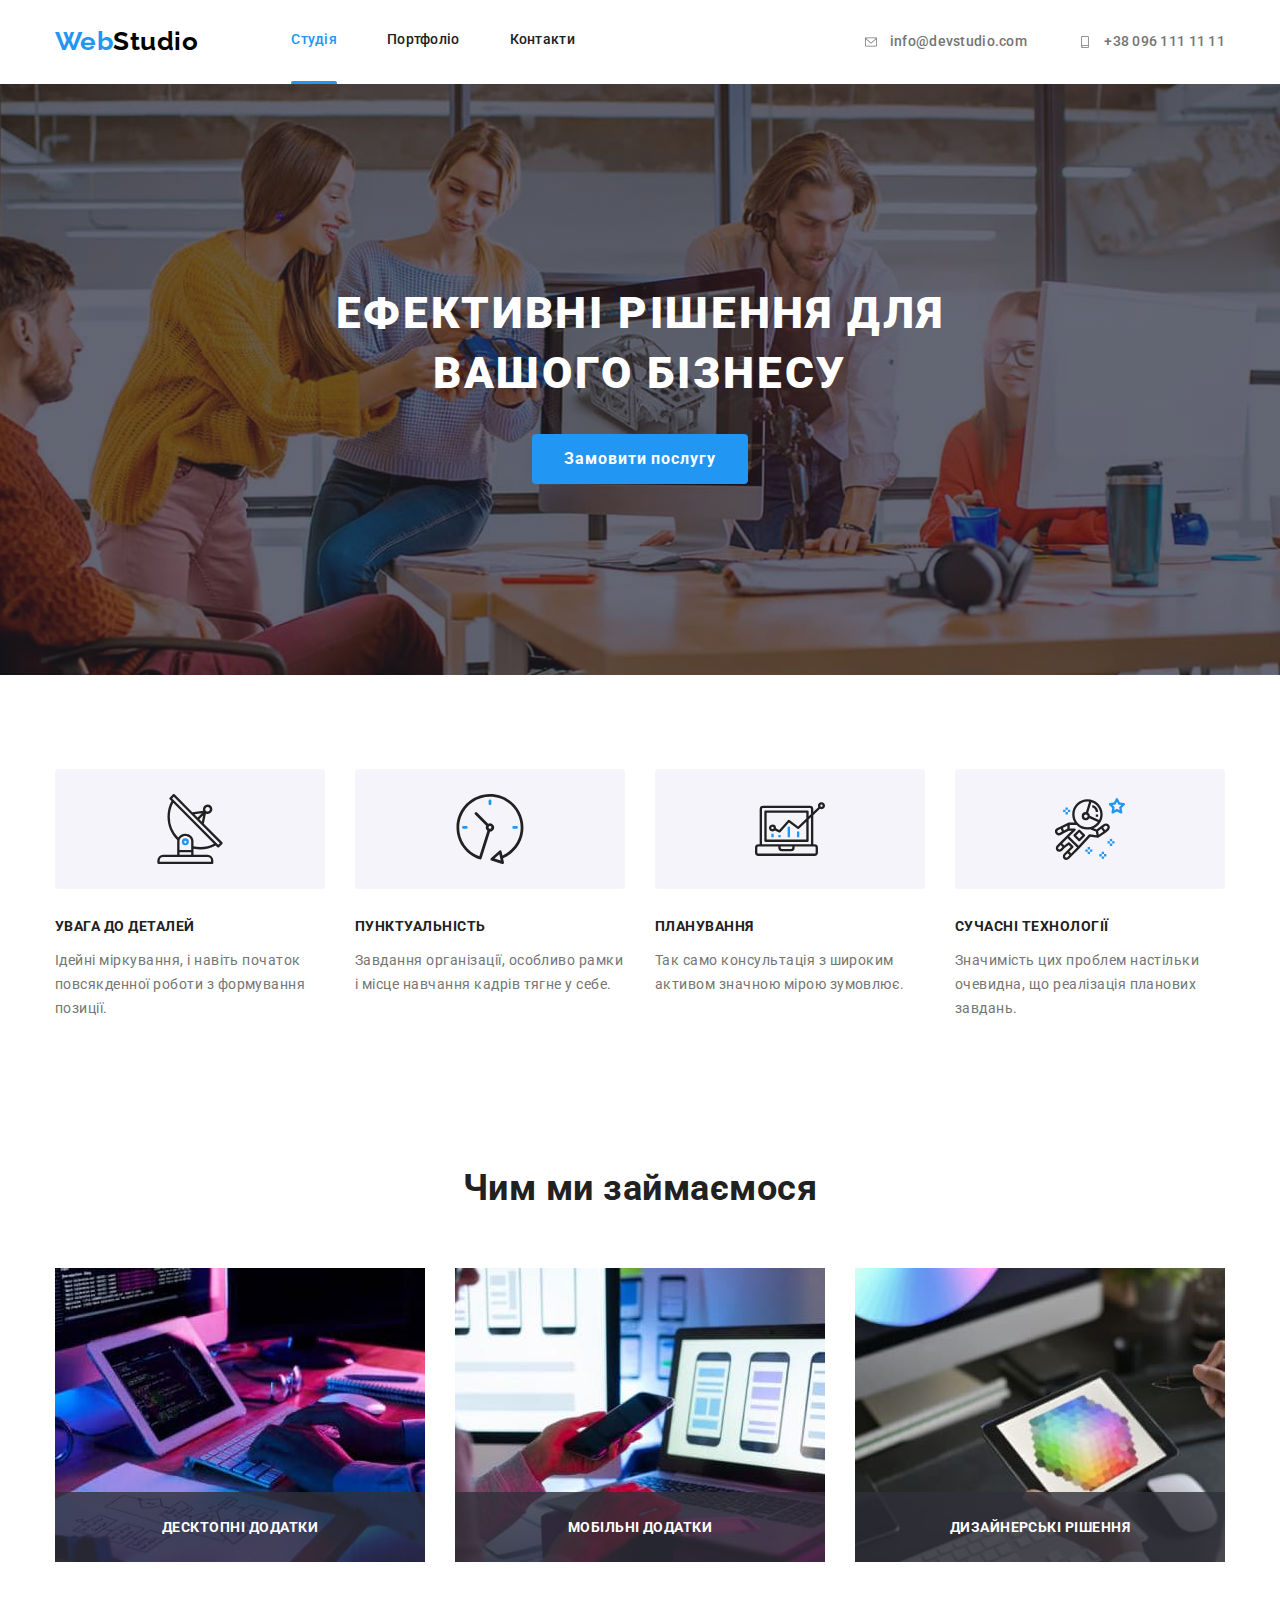
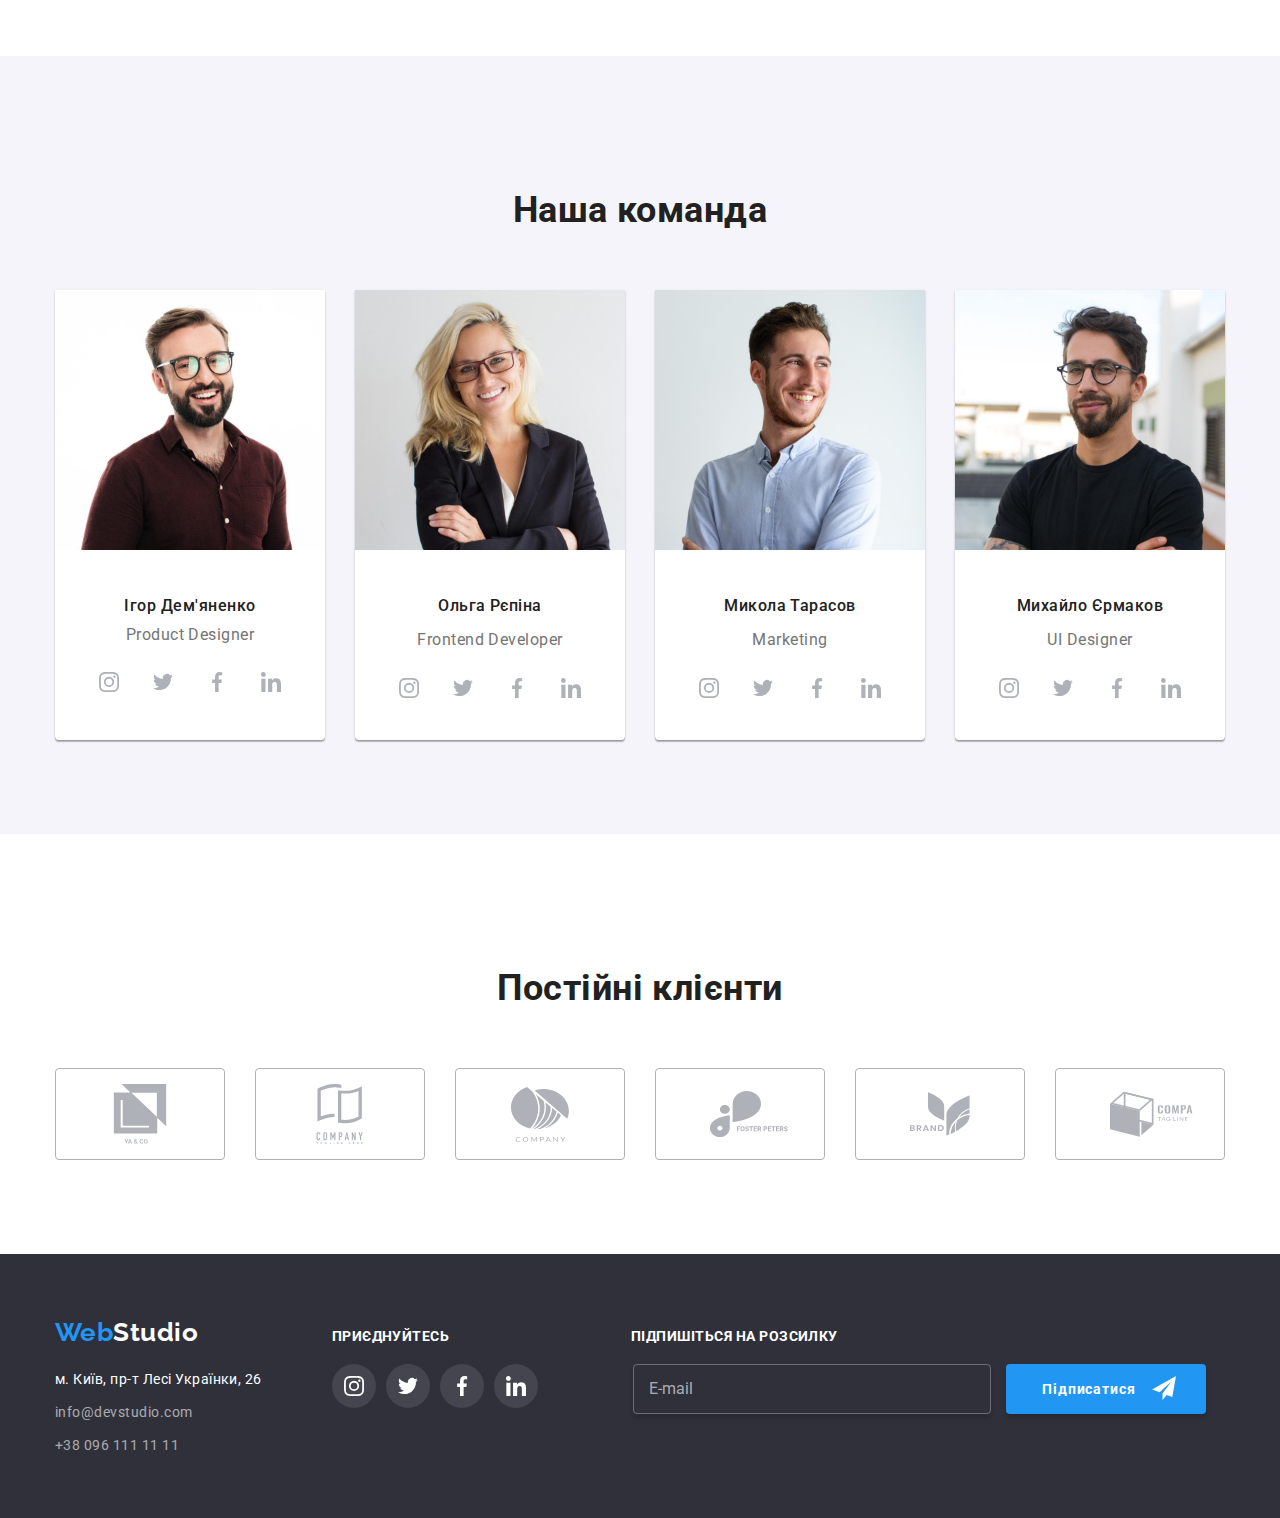
==== index.html @ 9959b629 "Initial commit" ====
<!DOCTYPE html>
<html lang="uk">

<head>
	<meta charset="UTF-8" />
	<meta http-equiv="X-UA-Compatible" content="IE=edge" />
	<meta name="viewport" content="width=device-width, initial-scale=1.0" />
	<link rel="preconnect" href="https://fonts.googleapis.com" />
	<link rel="preconnect" href="https://fonts.gstatic.com" crossorigin />
	<link
		href="https://fonts.googleapis.com/css2?family=Raleway:wght@700;900&family=Roboto:wght@400;500;700;900&display=swap"
		rel="stylesheet" />
	<link rel="stylesheet"
		href="https://cdnjs.cloudflare.com/ajax/libs/modern-normalize/1.0.0/modern-normalize.min.css" />
	<link rel="stylesheet" href="./css/main.min.css" />
	<title>Webstudio</title>
</head>

<body>
	<!--
		! HEADER
	-->

	<header class="header">
		<div class="container flex-container">
			<!-- 
	#navigation
-->
			<nav class="navigation">
				<a class="logo" href="./index.html"><span class="logo-span">Web</span>Studio</a>
				<!-- 
	#list of navigation
 -->
				<ul class="navigation-list lists">
					<li class="navigation-list__item "><a class="navigation-list__link navigation-list__link--curent" href="./index.html">Студія</a></li>
					<li class="navigation-list__item "><a class="navigation-list__link" href="./portfolio.html">Портфоліо</a></li>
					<li class="navigation-list__item "><a class="navigation-list__link" href="">Контакти</a></li>
				</ul>
			</nav>

			<!-- 
	#contacts 
-->
			<ul class="contacts-list lists">
				<li class="contacts-list__item">
					<a class=" contacts-list__link" href="mailto:info@devstudio.com">
						<svg class="contacts-list__icon icon" width="16" height="12">
							<use href="./images/icons.svg#icon-envelope"></use>
						</svg>
						info@devstudio.com
					</a>
				</li>
				<li class="contacts-list__item">
					<a class="contacts-list__link" href="tel:+380961111111 ">
						<svg class="contacts-list__icon icon" width="16" height="12">
							<use href="./images/icons.svg#icon-smartphone"></use>
						</svg>
						+38 096 111 11 11
					</a>
				</li>
			</ul>
		</div>
	</header>


	<!--
		$ MAIN
-->

	<main>
		<!-- 
	#hero
-->
		<section class="hero">
			<div class="container">
				<h1 class="hero__title">Ефективні рішення для вашого бізнесу</h1>
				<button type="button " class="button" data-modal-open>Замовити послугу</button>
			</div>

		</section>


		
		<!-- 
	#benefits
 -->

		<section class="section">
			<div class="container">
				<h2 class="section__title benefits-title">Наші особливості</h2>
				<ul class="benefits-list lists">
					<li class="benefits-list__item">
						<div class="benefits-group">
							<svg class="benefit-group__icon" width="70" height="70">
								<use href="./images/icons.svg#icon-antenna"></use>
							</svg>
						</div>
						<h3 class="benefits-list__title">Увага до деталей</h3>
						<p class="benefits-list__text">
							Ідейні міркування, і навіть початок повсякденної роботи з
							формування позиції.
						</p>
					</li>

					<li class="benefits-list__item">
						<div class="benefits-group">
							<svg class="benefits-group__icon" width="70" height="70">
								<use href="./images/icons.svg#icon-clock"></use>
							</svg>
						</div>
						<h3 class="benefits-list__title">Пунктуальність</h3>
						<p class="benefits-list__text">
							Завдання організації, особливо рамки і місце навчання кадрів тягне
							у себе.
						</p>
					</li>

					<li class="benefits-list__item">
						<div class="benefits-group">
							<svg class="benefits-group__icon" width="70" height="70">
								<use href="./images/icons.svg#icon-diagram"></use>
							</svg>
						</div>
						<h3 class="benefits-list__title">Планування</h3>
						<p class="benefits-list__text">
							Так само консультація з широким активом значною мірою зумовлює.
						</p>
					</li>

					<li class="benefits-list__item">
						<div class="benefits-group">
							<svg class="benefits-group__icon" width="70" height="70">
								<use href="./images/icons.svg#icon-astronaut"></use>
							</svg>
						</div>
						<h3 class="benefits-list__title">Сучасні технології</h3>
						<p class="benefits-list__text">
							Значимість цих проблем настільки очевидна, що реалізація планових
							завдань.
						</p>
					</li>
				</ul>
			</div>
		</section>
		<!-- 
	#services
-->
		<section class="section services">
			<div class="container">
				<h2 class="section__title">Чим ми займаємося</h2>

				<ul class="services-list lists">
					<li class="services-list__item">
						<div class="services-group">
							<img class="services-group__img" src="./images/box1.jpg" alt="чоловік друкує текст" width="370" />
							<p class="services-group__text">Десктопні додатки</p>
						</div>
					</li>
					<li class="services-list__item">
						<div class="services-group">
							<img class="services-group__img" src="./images/box2.jpg" alt="телефон на екрані" width="370" />
							<p class="services-group__text">Мобільні додатки</p>
						</div>
					</li>
					<li class="services-list__item">
						<div class="services-group">
							<img class="services-group__img" src="./images/box3.jpg" alt="кольорова панель на екрані планшета"
								width="370" />
							<p class="services-group__text">Дизайнерські рішення</p>
						</div>
					</li>
				</ul>
			</div>
		</section>

		<!--
	#team cards
-->
		<section class="section team">
			<div class="container">
				<h2 class="section__title">Наша команда</h2>

				<ul class="team-list lists">
					<li class="team-list__item">
						<img src="./images/ihor.jpg" alt="Ігор" width="270" />
						<div class="team-group">
							<h3 class="team-group__title">Ігор Дем'яненко</h3>
							<p class="team-group__subtitle">Product Designer</p>
							<!-- $icons -->
							<ul class="social-links__list lists">
								<li class="social-links__item">
									<a class="social-links__link" href="#">
										<svg class="social-links__icon" width="20" height="20">
											<use href="./images/icons.svg#icon-instagram"></use>
										</svg>
									</a>
								</li>
								<li class="social-links__item">
									<a class="social-links__link" href="#">
										<svg class="social-links__icon" width="20" height="20">
											<use href="./images/icons.svg#icon-twitter"></use>
										</svg>
									</a>
								</li>
								<li class="social-links__item">
									<a class="social-links__link" href="#">
										<svg class="social-links__icon" width="20" height="20">
											<use href="./images/icons.svg#icon-facebook"></use>
										</svg>
									</a>
								</li>
								<li class="social-links__item">
									<a class="social-links__link" href="#">
										<svg class="social-links__icon" width="20" height="20">
											<use href="./images/icons.svg#icon-linkedin"></use>
										</svg>
									</a>
								</li>
							</ul>
							<!-- $end -->
						</div>
					</li>
					<li class="team-list__item">
						<img src="./images/olha.jpg" alt="Ольга" width="270" />
						<div class="team-group">
							<h3 class="team-group__title">Ольга Рєпіна</h3>
							<p class="card-description">Frontend Developer</p>
							<!-- $icons -->

							<ul class="social-links__list lists">
								<li class="social-links__item">
									<a class="social-links__link" href="#">
										<svg class="social-links__icon" width="20" height="20">
											<use href="./images/icons.svg#icon-instagram"></use>
										</svg>
									</a>
								</li>
								<li class="social-links__item">
									<a class="social-links__link" href="#">
										<svg class="social-links__icon" width="20" height="20">
											<use href="./images/icons.svg#icon-twitter"></use>
										</svg>
									</a>
								</li>
								<li class="social-links__item">
									<a class="social-links__link" href="#">
										<svg class="social-links__icon" width="20" height="20">
											<use href="./images/icons.svg#icon-facebook"></use>
										</svg>
									</a>
								</li>
								<li class="social-links__item">
									<a class="social-links__link" href="#">
										<svg class="social-links__icon" width="20" height="20">
											<use href="./images/icons.svg#icon-linkedin"></use>
										</svg>
									</a>
								</li>
							</ul>

							<!-- $end -->
						</div>
					</li>
					<li class="team-list__item">
						<img src="./images/mukola.jpg" alt="Микола" width="270" />
						<div class="team-group">
							<h3 class="team-group__title">Микола Тарасов</h3>
							<p class="card-description">Marketing</p>
							<!-- $icons -->

							<ul class="social-links__list lists">
								<li class="social-links__item">
									<a class="social-links__link" href="#">
										<svg class="social-links__icon" width="20" height="20">
											<use href="./images/icons.svg#icon-instagram"></use>
										</svg>
									</a>
								</li>
								<li class="social-links__item">
									<a class="social-links__link" href="#">
										<svg class="social-links__icon" width="20" height="20">
											<use href="./images/icons.svg#icon-twitter"></use>
										</svg>
									</a>
								</li>
								<li class="social-links__item">
									<a class="social-links__link" href="#">
										<svg class="social-links__icon" width="20" height="20">
											<use href="./images/icons.svg#icon-facebook"></use>
										</svg>
									</a>
								</li>
								<li class="social-links__item">
									<a class="social-links__link" href="#">
										<svg class="social-links__icon" width="20" height="20">
											<use href="./images/icons.svg#icon-linkedin"></use>
										</svg>
									</a>
								</li>
							</ul>

							<!-- $end -->
						</div>
					</li>
					<li class="team-list__item">
						<img src="./images/muhailo.jpg" alt="Михайло" width="270" />
						<div class="team-group">
							<h3 class="team-group__title">Михайло Єрмаков</h3>
							<p class="card-description">UI Designer</p>
							<!-- $icons -->
							<ul class="social-links__list lists">
								<li class="social-links__item">
									<a class="social-links__link" href="#">
										<svg class="social-links__icon" width="20" height="20">
											<use href="./images/icons.svg#icon-instagram"></use>
										</svg>
									</a>
								</li>
								<li class="social-links__item">
									<a class="social-links__link" href="#">
										<svg class="social-links__icon" width="20" height="20">
											<use href="./images/icons.svg#icon-twitter"></use>
										</svg>
									</a>
								</li>
								<li class="social-links__item">
									<a class="social-links__link" href="#">
										<svg class="social-links__icon" width="20" height="20">
											<use href="./images/icons.svg#icon-facebook"></use>
										</svg>
									</a>
								</li>
								<li class="social-links__item">
									<a class="social-links__link" href="#">
										<svg class="social-links__icon" width="20" height="20">
											<use href="./images/icons.svg#icon-linkedin"></use>
										</svg>
									</a>
								</li>
							</ul>
							<!-- $end -->
						</div>
					</li>
				</ul>
			</div>
		</section>

		<!-- #clients section -->
		<section class="section client">
			<div class="container">
				<h2 class="section__title">Постійні клієнти</h2>
				<div class="client-group">
					<ul class="client-group__list lists">
						<li class="client-group__item">
							<a class="client-group__link" href="#">
								<svg class="client-group__icon" width="106" height="60">
									<use href="./images/icons.svg#icon-logo-company-first"></use>
								</svg>
							</a>
						</li>
						<li class="client-group__item">
							<a class="client-group__link" href="#">
								<svg class="client-group__icon" width="106" height="60">
									<use href="./images/icons.svg#icon-logo-company-second"></use>
								</svg>
							</a>
						</li>
						<li class="client-group__item">
							<a class="client-group__link" href="#">
								<svg class="client-group__icon" width="106" height="60">
									<use href="./images/icons.svg#icon-logo-company-third"></use>
								</svg>
							</a>
						</li>
						<li class="client-group__item">
							<a class="client-group__link" href="#">
								<svg class="client-group__icon" width="106" height="60">
									<use href="./images/icons.svg#icon-logo-company-fourth"></use>
								</svg>
							</a>
						</li>
						<li class="client-group__item">
							<a class="client-group__link" href="#">
								<svg class="client-group__icon" width="106" height="60">
									<use href="./images/icons.svg#icon-logo-company-fifth"></use>
								</svg>
							</a>
						</li>
						<li class="client-group__item">
							<a class="client-group__link" href="#">
								<svg class="client-group__icon" width="106" height="60">
									<use href="./images/icons.svg#icon-logo-company-sixth"></use>
								</svg>
							</a>
						</li>
					</ul>
				</div>
			</div>
		</section>
	</main>
	<!--
		! FOOTER
	-->
	<!-- #footer -->
	<footer class="footer">
		<div class="container flex-container">
			<div class="address-container">
				<a class="logo footer__logo" href="/"><span class="logo-span">Web</span>Studio</a>
				<!-- #address -->
				<address class="address">

					<ul class="address-list lists">
						<li class="address-list__item">
							<a class="maplink" href="https://goo.gl/maps/gcyHWEu6hnRkyXLD7" target="_blank">м. Київ, пр-т Лесі
								Українки,
								26</a>
						</li>
						<li class="address-list__item">
							<a class="address-list__contact " href="mailto:info@devstudio.com">info@devstudio.com</a>
						</li>
						<li class="address-list__item">
							<a class="address-list__contact " href="tel:+380961111111 ">+38 096 111 11 11</a>
						</li>
					</ul>
				</address>
			</div>

			<div class="footer-social">
				<p class="footer-social__title">Приєднуйтесь</p>
				<ul class="social-links__list lists">
					<li class="social-links__item footer-social__item">
						<a class="social-links__link" href="#">
							<svg class="social-links__icon" width="20" height="20">
								<use href="./images/icons.svg#icon-instagram"></use>
							</svg>
						</a>
					</li>
					<li class="social-links__item footer-social__item">
						<a class="social-links__link" href="#">
							<svg class="social-links__icon" width="20" height="20">
								<use href="./images/icons.svg#icon-twitter"></use>
							</svg>
						</a>
					</li>
					<li class="social-links__item footer-social__item">
						<a class="social-links__link" href="#">
							<svg class="social-links__icon" width="20" height="20">
								<use href="./images/icons.svg#icon-facebook"></use>
							</svg>
						</a>
					</li>
					<li class="social-links__item footer-social__item">
						<a class="social-links__link" href="#">
							<svg class="social-links__icon" width="20" height="20">
								<use href="./images/icons.svg#icon-linkedin"></use>
							</svg>
						</a>
					</li>
				</ul>
			</div>

			<form class="form-send" action="">
				<p class="form-send__text">Підпишіться на розсилку</p>
				<fieldset class="form-group">
					<input class="form-group__email" type="email" placeholder="E-mail">
					<button class="form-group__submit" type="submit">Підписатися
						<svg class="form-group__icon" width="24" height="24">
							<use href="./images/icons.svg#icon-icon-send">
							</use>
						</svg>
					</button>
				</fieldset>
			</form>
		</div>

	</footer>

	<!-- #modal -->
	<div class="backdrop  is-hidden" data-modal>
		<div class="modal">

			<button class="modal__button" data-modal-close>
				<svg class="modal__icon" width="18" height="18">
					<use href="./images/icons.svg#icon-close-black"></use>
				</svg>
			</button>

			<form action="" class="modal-form">
				<p class="modal-form__title">Залиште свої дані, ми вам передзвонимо</p>

				<label for="name" class="modal-form__label">Ім'я</label>
				<div class="modal-group">
					<input type="text" class="modal-group__input" id="name">
					<svg class="modal-group__icon" width="15" height="12">
						<use href="./images/icons.svg#icon-fio"></use>
					</svg>
				</div>

				<label for="tel" class="modal-form__label">Телефон</label>
				<div class="modal-group">
					<input type="tel" class="modal-group__input" id="tel">
					<svg class="modal-group__icon" width="15" height="12">
						<use href="./images/icons.svg#icon-phone"></use>
					</svg>
				</div>

				<label for="email" class="modal-form__label">Пошта</label>
				<div class="modal-group">
					<input type="email" class="modal-group__input" id="email">
					<svg class="modal-group__icon" width="15" height="12">
						<use href="./images/icons.svg#icon-email"></use>
					</svg>
				</div>

		
				<label for="textarea" class="modal-form__label">Коментар</label>
				<textarea class="modal-form__textarea" id="textarea" placeholder="Введіть текст"></textarea>


				<label class="check">
					<input type="checkbox" class="modal-form__checkbox">
					<span class="modal-form__box">
						<svg class="modal-form__box-icon">
							<use href="./images/icons.svg#icon-check"></use>
						</svg>
					</span>
					<p class="modal-form__checkbox-text">Погоджуюся з розсилкою та приймаю <a class="modal-form__link"
							href="">Умови договору</a></p>
				</label>


				<button class="modal-form__button" type="submit">Відправити</button>
			</form>
		</div>


	</div>
	<script src="./js/modal.js"></script>
</body>

</html>
---- css/main.min.css ----
body{background-color:var(--primary-background-color);font-family:"Roboto",sans-serif;color:var(--primary-text-color);letter-spacing:.03em}.lists{margin:0;padding:0;list-style:none}.section{padding-top:94px;padding-bottom:94px}.section__title{margin-bottom:50px;font-weight:700;font-size:36px;line-height:1.67;text-align:center;color:var(--title-text-color)}.icon{display:inline-block}img{display:block;max-width:100%}:root{--title-text-color: #212121;--primary-text-color: #757575;--secondary-text-color: #ffffff;--link-text-color: rgba(255, 255, 255, 0.6);--button-text-color: #212121;--font-text-color: #000000;--icon-color: #afb1b8;--card-gap: 30px;--primary-font-size: 14px;--primary-letter-spacing: 0.03em;--secondary-letter-spacing: 0.06em;--border-color: #eeeeee;--hover-focus-color: #2196f3;--timing-function: cubic-bezier(0.4, 0, 0.2, 1);--primary-background-color: #ffffff;--secondary-background-color: #f5f4fa;--footer-hero-background-color: #2f303a;--button-background-color: #f5f4fa;--active-button-background-color: #2196f3}.container{width:1200px;margin-right:auto;margin-left:auto;padding-left:15px;padding-right:15px}.flex-container{display:-webkit-box;display:-ms-flexbox;display:flex;-webkit-box-align:center;-ms-flex-align:center;align-items:center}.address-container{margin-right:70px}.button{cursor:pointer;font-weight:700;line-height:1.88;text-align:center;letter-spacing:var(--secondary-letter-spacing);color:var(--secondary-text-color);background-color:var(--active-button-background-color);border:none;border-radius:4px;padding:10px 32px;-webkit-transition:background 250ms var(--timing-function),-webkit-box-shadow 250ms var(--timing-function);transition:background 250ms var(--timing-function),-webkit-box-shadow 250ms var(--timing-function);transition:background 250ms var(--timing-function),box-shadow 250ms var(--timing-function);transition:background 250ms var(--timing-function),box-shadow 250ms var(--timing-function),-webkit-box-shadow 250ms var(--timing-function)}.modal__button{cursor:pointer;position:absolute;top:8px;right:8px;display:-webkit-box;display:-ms-flexbox;display:flex;-webkit-box-pack:center;-ms-flex-pack:center;justify-content:center;-webkit-box-align:center;-ms-flex-align:center;align-items:center;width:30px;height:30px;background-color:rgba(0,0,0,0);border:1px solid rgba(0,0,0,.1);border-radius:50%;-webkit-transition:fill 250ms var(--timing-function);transition:fill 250ms var(--timing-function)}.modal__button:hover{fill:var(--hover-focus-color)}.modal-form__button{cursor:pointer;display:block;margin:0 auto;width:200px;height:50px;font-weight:700;font-size:16px;line-height:1.9;text-align:center;letter-spacing:.06em;background-color:var(--active-button-background-color);color:var(--secondary-text-color);-webkit-box-shadow:0px 4px 4px rgba(0,0,0,.15);box-shadow:0px 4px 4px rgba(0,0,0,.15);border:0;border-radius:4px;-webkit-transition:background-color 250ms cubic-bezier(0.4, 0, 0.2, 1);transition:background-color 250ms cubic-bezier(0.4, 0, 0.2, 1)}.filter-list__button{border:none;border-radius:4px;padding:6px 22px;font-family:inherit;font-size:16px;font-weight:500;line-height:1.62;text-align:center;cursor:pointer;background-color:var(--button-background-color);color:var(--button-text-color);-webkit-transition:color 250ms var(--timing-function),background-color 250ms var(--timing-function),-webkit-box-shadow 250ms var(--timing-function);transition:color 250ms var(--timing-function),background-color 250ms var(--timing-function),-webkit-box-shadow 250ms var(--timing-function);transition:color 250ms var(--timing-function),background-color 250ms var(--timing-function),box-shadow 250ms var(--timing-function);transition:color 250ms var(--timing-function),background-color 250ms var(--timing-function),box-shadow 250ms var(--timing-function),-webkit-box-shadow 250ms var(--timing-function)}.filter-list__button:hover,.filter-list__button:focus{background-color:var(--active-button-background-color);color:var(--secondary-text-color);-webkit-box-shadow:0px 3px 1px rgba(0,0,0,.1),0px 1px 2px rgba(0,0,0,.08),0px 2px 2px rgba(0,0,0,.12);box-shadow:0px 3px 1px rgba(0,0,0,.1),0px 1px 2px rgba(0,0,0,.08),0px 2px 2px rgba(0,0,0,.12)}.header{outline:1px solid #ececec}.contacts-list{display:-webkit-box;display:-ms-flexbox;display:flex;margin-left:auto;font-weight:500;font-size:var(--primary-font-size);line-height:1.14;letter-spacing:.02em}.contacts-list__item+.contacts-list__item{margin-left:50px}.contacts-list__link{display:block;padding-top:32px;padding-bottom:32px;text-decoration:none;color:var(--primary-text-color);-webkit-transition:color 250ms var(--timing-function),fill 250ms var(--timing-function);transition:color 250ms var(--timing-function),fill 250ms var(--timing-function)}.contacts-list__link:hover,.contacts-list__link:focus{color:var(--hover-focus-color);fill:var(--hover-focus-color)}.contacts-list__icon{margin-right:8px;fill:currentColor;vertical-align:middle}.navigation{display:-webkit-box;display:-ms-flexbox;display:flex;-webkit-box-align:center;-ms-flex-align:center;align-items:center}.navigation-list{margin-left:93px;display:-webkit-box;display:-ms-flexbox;display:flex;font-weight:500;font-size:var(--primary-font-size);line-height:1.14;letter-spacing:.02em}.navigation-list__item+.navigation-list__item{margin-left:50px}.navigation-list__link{display:block;padding-top:32px;padding-bottom:32px;-webkit-transition:color 250ms var(--timing-function);transition:color 250ms var(--timing-function)}.navigation-list__link{text-decoration:none;color:var(--title-text-color)}.navigation-list__link--curent{color:var(--hover-focus-color)}.navigation-list__link--curent::after{position:relative;top:33px;content:"";display:block;border-bottom:4px solid var(--hover-focus-color);border-radius:2px}.navigation-list__link:hover,.navigation-list__link:focus{color:var(--hover-focus-color)}.logo{font-family:"Raleway",sans-serif;text-decoration:none;font-weight:700;font-size:26px;line-height:1.2;color:var(--font-text-color);-webkit-transition:color 250ms var(--timing-function);transition:color 250ms var(--timing-function)}.logo:hover,.logo:focus{color:var(--hover-focus-color)}.logo-span{color:var(--hover-focus-color)}.footer .logo{display:block;color:var(--secondary-text-color);margin-bottom:20px;-webkit-transition:color 250ms var(--timing-function);transition:color 250ms var(--timing-function)}.footer .logo:hover,.footer .logo:focus{color:var(--hover-focus-color)}.social-links__list{margin-left:-10px;display:-webkit-box;display:-ms-flexbox;display:flex;-webkit-box-pack:center;-ms-flex-pack:center;justify-content:center}.social-links__item{margin-left:10px;color:var(--icon-color);width:44px;height:44px;display:-webkit-box;display:-ms-flexbox;display:flex;-webkit-box-pack:center;-ms-flex-pack:center;justify-content:center;-webkit-box-align:center;-ms-flex-align:center;align-items:center;cursor:pointer;border-radius:50%;-webkit-transition:background-color 250ms var(--timing-function),color 250ms var(--timing-function);transition:background-color 250ms var(--timing-function),color 250ms var(--timing-function)}.social-links__item:hover{background-color:var(--hover-focus-color);color:var(--secondary-text-color)}.social-links__link{padding:0;margin:0;color:inherit;text-decoration:none;font-size:0}.social-links__icon{fill:currentColor}.backdrop{position:fixed;top:0;left:0;width:100%;height:100%;background:rgba(0,0,0,.2);visibility:visible;opacity:1;-webkit-transition:opacity 250ms var(--timing-function),visibility 250ms var(--timing-function);transition:opacity 250ms var(--timing-function),visibility 250ms var(--timing-function)}.backdrop.is-hidden{opacity:0;visibility:hidden;pointer-events:none}.backdrop.is-hidden .modal{-webkit-transform:translate(-50%, -50%) scale(0.9);transform:translate(-50%, -50%) scale(0.9);-webkit-transition:opacity 250ms var(--timing-function),visibility 250ms var(--timing-function),-webkit-transform 250ms var(--timing-function);transition:opacity 250ms var(--timing-function),visibility 250ms var(--timing-function),-webkit-transform 250ms var(--timing-function);transition:opacity 250ms var(--timing-function),visibility 250ms var(--timing-function),transform 250ms var(--timing-function);transition:opacity 250ms var(--timing-function),visibility 250ms var(--timing-function),transform 250ms var(--timing-function),-webkit-transform 250ms var(--timing-function)}.modal{position:absolute;left:50%;top:50%;width:528px;height:581px;padding:40px;z-index:3;background:var(--primary-background-color);-webkit-box-shadow:0px 1px 3px rgba(0,0,0,.12),0px 1px 1px rgba(0,0,0,.14),0px 2px 1px rgba(0,0,0,.2);box-shadow:0px 1px 3px rgba(0,0,0,.12),0px 1px 1px rgba(0,0,0,.14),0px 2px 1px rgba(0,0,0,.2);border-radius:4px;-webkit-transform:translate(-50%, -50%) scale(1);transform:translate(-50%, -50%) scale(1);-webkit-transition:trasnform 250ms var(--timing-function);transition:trasnform 250ms var(--timing-function)}.modal-group{width:100%;height:100%}.modal-form__title{margin-bottom:12px;font-weight:700;font-size:20px;line-height:1.15;text-align:center;color:var(--title-text-color)}.modal-form__label{display:block;font-weight:400;font-size:12px;line-height:1.2;letter-spacing:.01em;margin-bottom:4px;color:var(--primary-text-color)}.modal-group__input{display:block;position:relative;padding-left:38px;padding-right:10px;margin-bottom:10px;width:448px;height:40px;border:1px solid rgba(33,33,33,.2);border-radius:4px;outline:none}.modal-group__input{display:block;position:relative;padding-left:38px;padding-right:10px;margin-bottom:10px;width:448px;height:40px;border:1px solid rgba(33,33,33,.2);border-radius:4px;outline:none}.modal-group__input:focus{border-color:var(--active-button-background-color)}.modal-group__input:focus+.modal-group__icon{fill:var(--hover-focus-color)}.modal-group{position:relative}.modal-group__icon{position:absolute;top:50%;left:14px;-webkit-transform:translateY(-50%);transform:translateY(-50%)}.modal-form__textarea{font-family:inherit;border:1px solid rgba(33,33,33,.2);border-radius:4px;resize:none;width:448px;height:120px;padding:12px;font-size:12px;margin-bottom:20px;outline:none}.modal-form__textarea:focus{border-color:var(--active-button-background-color)}.modal-form__textarea::-webkit-input-placeholder{margin-bottom:20px;font-weight:400;font-size:12px;line-height:14px;letter-spacing:.01em;color:rgba(117,117,117,.5)}.modal-form__textarea::-moz-placeholder{margin-bottom:20px;font-weight:400;font-size:12px;line-height:14px;letter-spacing:.01em;color:rgba(117,117,117,.5)}.modal-form__textarea:-ms-input-placeholder{margin-bottom:20px;font-weight:400;font-size:12px;line-height:14px;letter-spacing:.01em;color:rgba(117,117,117,.5)}.modal-form__textarea::-ms-input-placeholder{margin-bottom:20px;font-weight:400;font-size:12px;line-height:14px;letter-spacing:.01em;color:rgba(117,117,117,.5)}.modal-form__textarea::placeholder{margin-bottom:20px;font-weight:400;font-size:12px;line-height:14px;letter-spacing:.01em;color:rgba(117,117,117,.5)}.modal-form__checkbox{position:absolute;-webkit-appearance:none;-moz-appearance:none;appearance:none}.modal-form__box{position:relative;display:inline-block;width:16px;height:15px;border-radius:4px;border:2px solid var(--button-text-color);vertical-align:middle}.modal-form__box-icon{opacity:0;position:absolute;top:-2px;left:-2px;height:15px;width:16px}.modal-form__checkbox:checked+.modal-form__box>.modal-form__box-icon{border-radius:4px;background-color:var(--active-button-background-color);opacity:1}.modal-form__checkbox-text{display:inline;font-size:14px;line-height:1.7;color:var(--primary-text-color);margin-bottom:30px}.modal-form__link{color:var(--active-button-background-color)}.modal-form__link:hover{color:#2d73ac}.modal-form__button:focus,.modal-form__button:hover{border:0;background-color:#188ce8}.check{display:inline-block;margin-bottom:20px}.form-send{width:570px;margin-left:93px}.form-send__text{font-weight:700;font-size:var(--primary-font-size);text-transform:uppercase;color:var(--secondary-text-color);margin-bottom:20px}.form-group{display:-webkit-box;display:-ms-flexbox;display:flex;-webkit-box-pack:justify;-ms-flex-pack:justify;justify-content:space-between;border:none;padding:0}.form-group__email{display:inline-block;margin-right:15px;padding-left:15px;padding-top:15px;padding-bottom:15px;width:358px;border:1px solid rgba(255,255,255,.3);-webkit-box-shadow:0px 4px 4px rgba(0,0,0,.15);box-shadow:0px 4px 4px rgba(0,0,0,.15);border-radius:4px;background-color:rgba(0,0,0,0);color:var(--secondary-text-color)}.form-group__email::-webkit-input-placeholder{color:rgba(255,255,255,.6)}.form-group__email::-moz-placeholder{color:rgba(255,255,255,.6)}.form-group__email:-ms-input-placeholder{color:rgba(255,255,255,.6)}.form-group__email::-ms-input-placeholder{color:rgba(255,255,255,.6)}.form-group__email::placeholder{color:rgba(255,255,255,.6)}.form-group__submit{cursor:pointer;position:relative;width:200px;height:50px;padding-right:62px;padding-left:28px;-webkit-box-shadow:0px 4px 4px rgba(0,0,0,.15);box-shadow:0px 4px 4px rgba(0,0,0,.15);border:none;border-radius:4px;background-color:var(--active-button-background-color);font-weight:700;font-size:var(--primary-font-size);letter-spacing:.06em;color:var(--secondary-text-color);-webkit-transition:background 250ms var(--timing-function),-webkit-box-shadow 250ms var(--timing-function);transition:background 250ms var(--timing-function),-webkit-box-shadow 250ms var(--timing-function);transition:background 250ms var(--timing-function),box-shadow 250ms var(--timing-function);transition:background 250ms var(--timing-function),box-shadow 250ms var(--timing-function),-webkit-box-shadow 250ms var(--timing-function)}.form-group__submit:hover,.form-group__submit:focus{background:#188ce8;-webkit-box-shadow:0px 4px 4px rgba(0,0,0,.15);box-shadow:0px 4px 4px rgba(0,0,0,.15)}.form-group__icon{position:absolute;display:block;top:25%;right:15%}.hero{position:relative;margin:0 auto;text-align:center;max-width:1600px;padding-top:200px;padding-bottom:191px;background-image:-webkit-gradient(linear, left top, right top, from(rgba(47, 48, 58, 0.4)), to(rgba(47, 48, 58, 0.4))),url("../images/bgi.jpg");background-image:linear-gradient(to right, rgba(47, 48, 58, 0.4), rgba(47, 48, 58, 0.4)),url("../images/bgi.jpg");background-position:center;background-repeat:no-repeat;background-size:cover}.hero__title{margin:0px auto 30px auto;color:var(--secondary-text-color);font-weight:900;font-size:44px;line-height:1.36;letter-spacing:var(--secondary-letter-spacing);text-transform:uppercase;width:696px}.hero .button:hover,.hero .button:focus{background:#188ce8;-webkit-box-shadow:0px 4px 4px rgba(0,0,0,.15);box-shadow:0px 4px 4px rgba(0,0,0,.15)}.services{padding-top:0}.services-group{position:relative;z-index:-1}.services-group__text{margin:0;height:70px;width:100%;position:absolute;bottom:0;left:0;display:-webkit-box;display:-ms-flexbox;display:flex;-webkit-box-pack:center;-ms-flex-pack:center;justify-content:center;-webkit-box-align:center;-ms-flex-align:center;align-items:center;font-weight:700;font-size:14px;line-height:1.2;text-transform:uppercase;color:var(--secondary-text-color);background:rgba(47,48,58,.8)}.services-list{display:-webkit-box;display:-ms-flexbox;display:flex;-ms-flex-wrap:wrap;flex-wrap:wrap;margin-left:calc(-1*var(--card-gap))}.services-list__item{-ms-flex-preferred-size:calc(33.3333333333% - var(--card-gap));flex-basis:calc(33.3333333333% - var(--card-gap));margin-left:var(--card-gap)}.benefits-title{position:absolute;white-space:nowrap;width:1px;height:1px;overflow:hidden;border:0;padding:0;clip:rect(0 0 0 0);-webkit-clip-path:inset(50%);clip-path:inset(50%);margin:-1px}.benefits-list{display:-webkit-box;display:-ms-flexbox;display:flex;-ms-flex-wrap:wrap;flex-wrap:wrap;margin-left:calc(-1*var(--card-gap))}.benefits-list__item{-ms-flex-preferred-size:calc(25% - var(--card-gap));flex-basis:calc(25% - var(--card-gap));margin-left:var(--card-gap)}.benefits-list__title{margin-bottom:10px;font-weight:700;font-size:var(--primary-font-size);line-height:1.14;text-transform:uppercase;color:var(--title-text-color)}.benefits-list__text{font-size:var(--primary-font-size);line-height:1.71}.benefits-group{display:-webkit-box;display:-ms-flexbox;display:flex;-webkit-box-pack:center;-ms-flex-pack:center;justify-content:center;-webkit-box-align:center;-ms-flex-align:center;align-items:center;width:270px;height:120px;background-color:var(--button-background-color);border-radius:4px;text-align:center;margin-bottom:30px}.team{background-color:var(--secondary-background-color)}.team-group{padding-top:30px;padding-bottom:30px;text-align:center}.team-group__title{font-size:16px;margin-bottom:10px;font-weight:500;line-height:1.19;color:var(--title-text-color)}.team-group__subtitle{margin:0;margin-bottom:16px;line-height:1.19}.team-list{display:-webkit-box;display:-ms-flexbox;display:flex;-ms-flex-wrap:wrap;flex-wrap:wrap;margin-left:calc(-1*var(--card-gap))}.team-list__item{-ms-flex-preferred-size:calc(25% - var(--card-gap));flex-basis:calc(25% - var(--card-gap));margin-left:var(--card-gap);border-radius:0px 0px 4px 4px;-webkit-box-shadow:0px 1px 3px rgba(0,0,0,.12),0px 1px 1px rgba(0,0,0,.14),0px 2px 1px rgba(0,0,0,.2);box-shadow:0px 1px 3px rgba(0,0,0,.12),0px 1px 1px rgba(0,0,0,.14),0px 2px 1px rgba(0,0,0,.2);background-color:var(--secondary-text-color)}.client-group__list{display:-webkit-box;display:-ms-flexbox;display:flex;-ms-flex-wrap:wrap;flex-wrap:wrap;margin-left:calc(-1*var(--card-gap))}.client-group__item{width:170px;height:92px;-ms-flex-preferred-size:calc(16.6666666667% - var(--card-gap));flex-basis:calc(16.6666666667% - var(--card-gap));margin-left:var(--card-gap)}.client-group__link{display:-webkit-box;display:-ms-flexbox;display:flex;-webkit-box-pack:center;-ms-flex-pack:center;justify-content:center;-webkit-box-align:center;-ms-flex-align:center;align-items:center;width:100%;height:100%;color:var(--icon-color);border:1px solid #afb1b8;border-radius:4px;-webkit-transition:color 250ms var(--timing-function),border 250ms var(--timing-function);transition:color 250ms var(--timing-function),border 250ms var(--timing-function)}.client-group__link:hover,.client-group__link:focus{color:var(--hover-focus-color);border:1px solid var(--hover-focus-color)}.client-group__icon{fill:currentColor}.footer{background-color:var(--footer-hero-background-color);width:100%;padding-top:60px;padding-bottom:60px}.footer .container{-webkit-box-align:baseline;-ms-flex-align:baseline;align-items:baseline}.footer-social__title{font-size:var(--primary-font-size);font-weight:700;line-height:1.1;letter-spacing:.03em;text-transform:uppercase;color:var(--secondary-text-color);margin-bottom:20px}.footer-social__item{background-color:rgba(255,255,255,.1);color:#fff;-webkit-transition:color 250ms var(--timing-function),background-color 250ms var(--timing-function);transition:color 250ms var(--timing-function),background-color 250ms var(--timing-function)}.footer-social__item:hover{background-color:var(--hover-focus-color);color:var(--secondary-text-color)}.maplink{display:block;text-decoration:none;font-size:var(--primary-font-size);line-height:1.71;color:var(--secondary-text-color);-webkit-transition:color 250ms var(--timing-function);transition:color 250ms var(--timing-function)}.maplink:hover,.maplink:focus{color:var(--hover-focus-color)}.address-list{margin-bottom:-9px;font-style:normal}.address-list__contact{display:block;text-decoration:none;padding-top:0;padding-bottom:0;margin-left:0;font-weight:400;font-size:var(--primary-font-size);line-height:1.71;color:var(--link-text-color);-webkit-transition:color 250ms var(--timing-function);transition:color 250ms var(--timing-function)}.address-list__contact:hover,.address-list__contact:focus{color:var(--hover-focus-color)}.address-list__item{margin-bottom:9px}.filter-title{position:absolute;white-space:nowrap;width:1px;height:1px;overflow:hidden;border:0;padding:0;clip:rect(0 0 0 0);-webkit-clip-path:inset(50%);clip-path:inset(50%);margin:-1px}.filter-list{display:-webkit-box;display:-ms-flexbox;display:flex;-webkit-box-pack:center;-ms-flex-pack:center;justify-content:center;margin-bottom:50px}.filter-list__item{margin-left:8px}.portfolio-list{display:-webkit-box;display:-ms-flexbox;display:flex;-ms-flex-wrap:wrap;flex-wrap:wrap;margin-left:calc(-1*var(--card-gap));margin-bottom:calc(-1*var(--card-gap))}.portfolio-list__item{position:relative;-ms-flex-preferred-size:calc(33.3333333333% - var(--card-gap));flex-basis:calc(33.3333333333% - var(--card-gap));margin-bottom:var(--card-gap);margin-left:var(--card-gap)}.portfolio-list__link{display:block;text-decoration:none;color:var(--primary-text-color);-webkit-transition:-webkit-box-shadow 250ms var(--timing-function);transition:-webkit-box-shadow 250ms var(--timing-function);transition:box-shadow 250ms var(--timing-function);transition:box-shadow 250ms var(--timing-function), -webkit-box-shadow 250ms var(--timing-function)}.portfolio-list__link:hover,.portfolio-list__link:focus{-webkit-box-shadow:0px 1px 1px rgba(0,0,0,.12),0px 4px 4px rgba(0,0,0,.06),1px 4px 6px rgba(0,0,0,.16);box-shadow:0px 1px 1px rgba(0,0,0,.12),0px 4px 4px rgba(0,0,0,.06),1px 4px 6px rgba(0,0,0,.16)}.thumb{position:relative;overflow:hidden}.thumb__text{margin:0;padding:0;padding:63px 24px;position:absolute;top:0;left:0;height:100%;display:-webkit-box;display:-ms-flexbox;display:flex;-webkit-box-pack:center;-ms-flex-pack:center;justify-content:center;-webkit-box-align:center;-ms-flex-align:center;align-items:center;font-size:18px;line-height:1.6;color:var(--secondary-text-color);background-color:rgba(33,150,243,.9);-webkit-transform:translateY(100%);transform:translateY(100%);-webkit-transition:-webkit-transform 250ms var(--timing-function);transition:-webkit-transform 250ms var(--timing-function);transition:transform 250ms var(--timing-function);transition:transform 250ms var(--timing-function), -webkit-transform 250ms var(--timing-function)}.portfolio-list__link:hover .thumb__text,.portfolio-list__link:focus .thumb__text{-webkit-transform:translateY(0);transform:translateY(0)}.portfolio-group{padding-top:20px;padding-bottom:24px;padding-left:24px;padding-right:24px;border-bottom:1px solid var(--border-color);border-right:1px solid var(--border-color);border-left:1px solid var(--border-color)}.portfolio-group__title{margin-bottom:4px;color:var(--title-text-color);font-weight:700;font-size:18px;line-height:2;letter-spacing:var(--secondary-letter-spacing)}.portfolio-group__text{line-height:1.88}/*# sourceMappingURL=main.min.css.map */
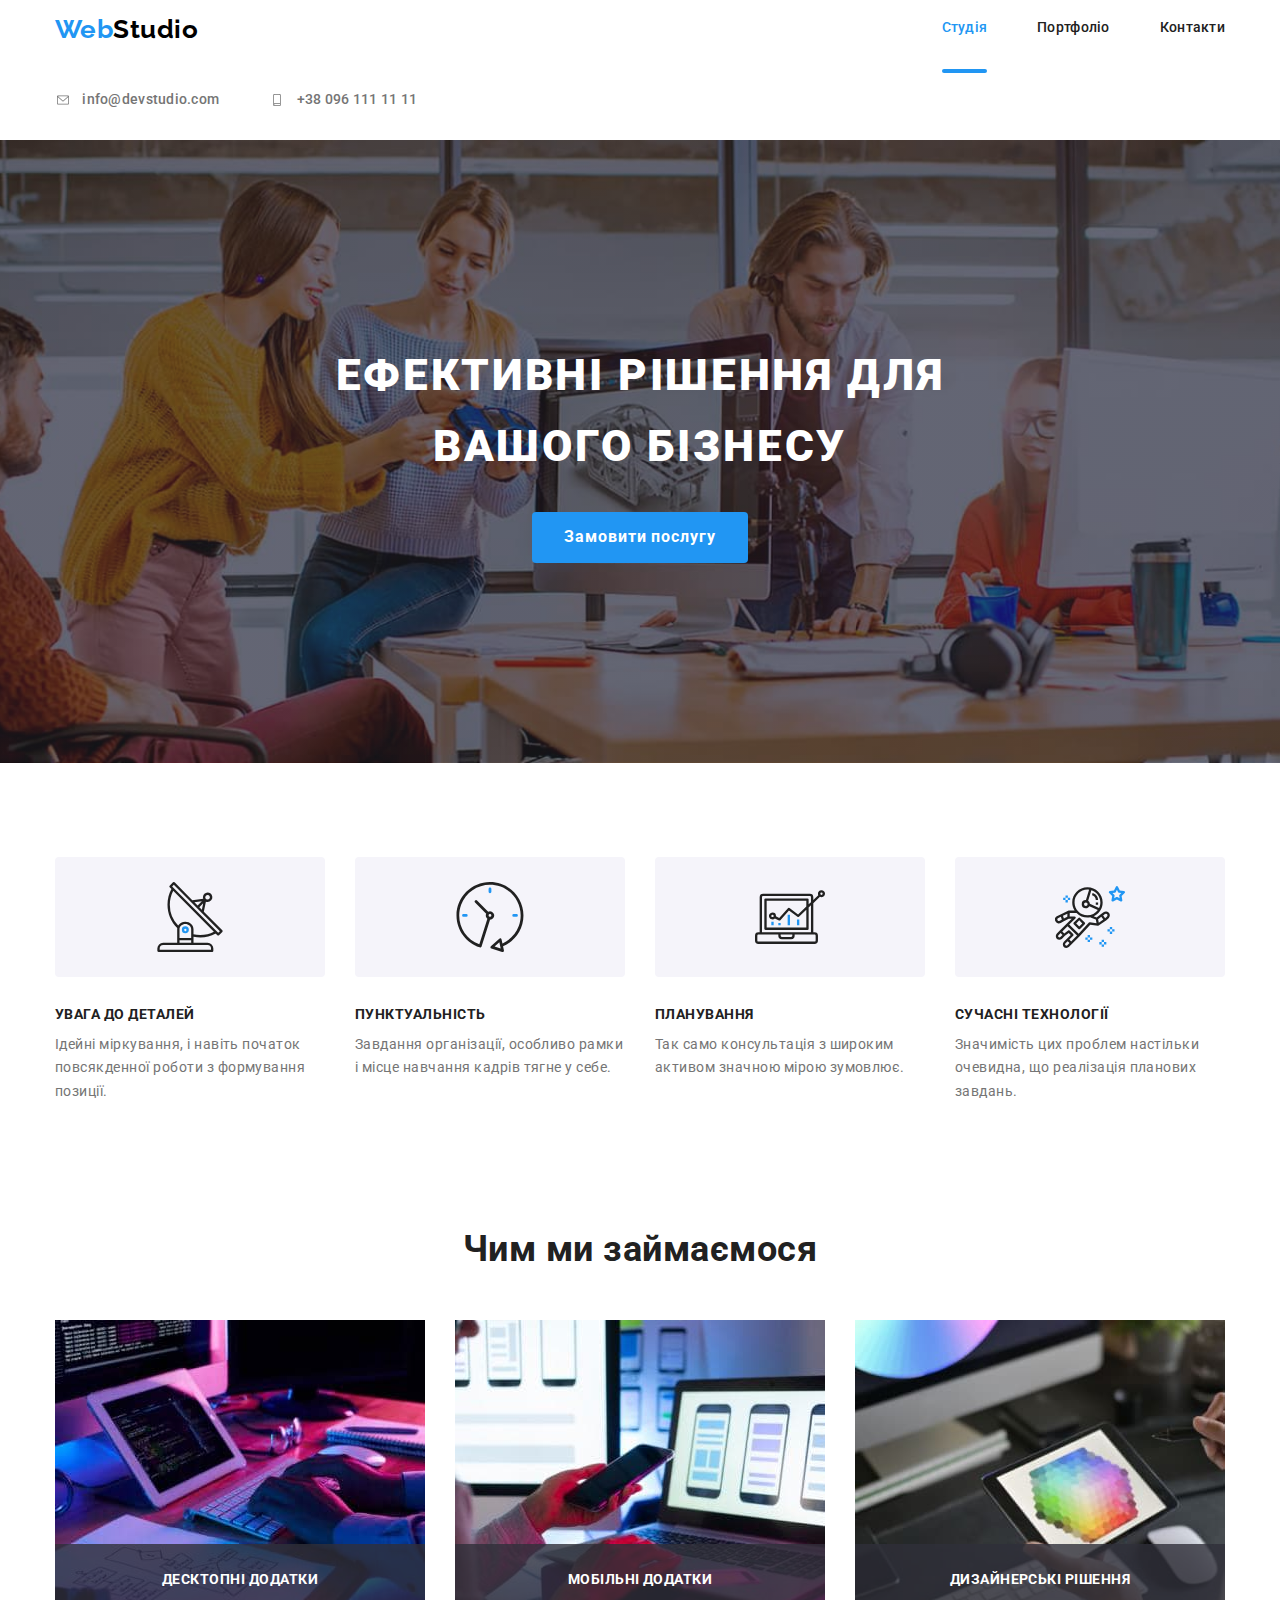
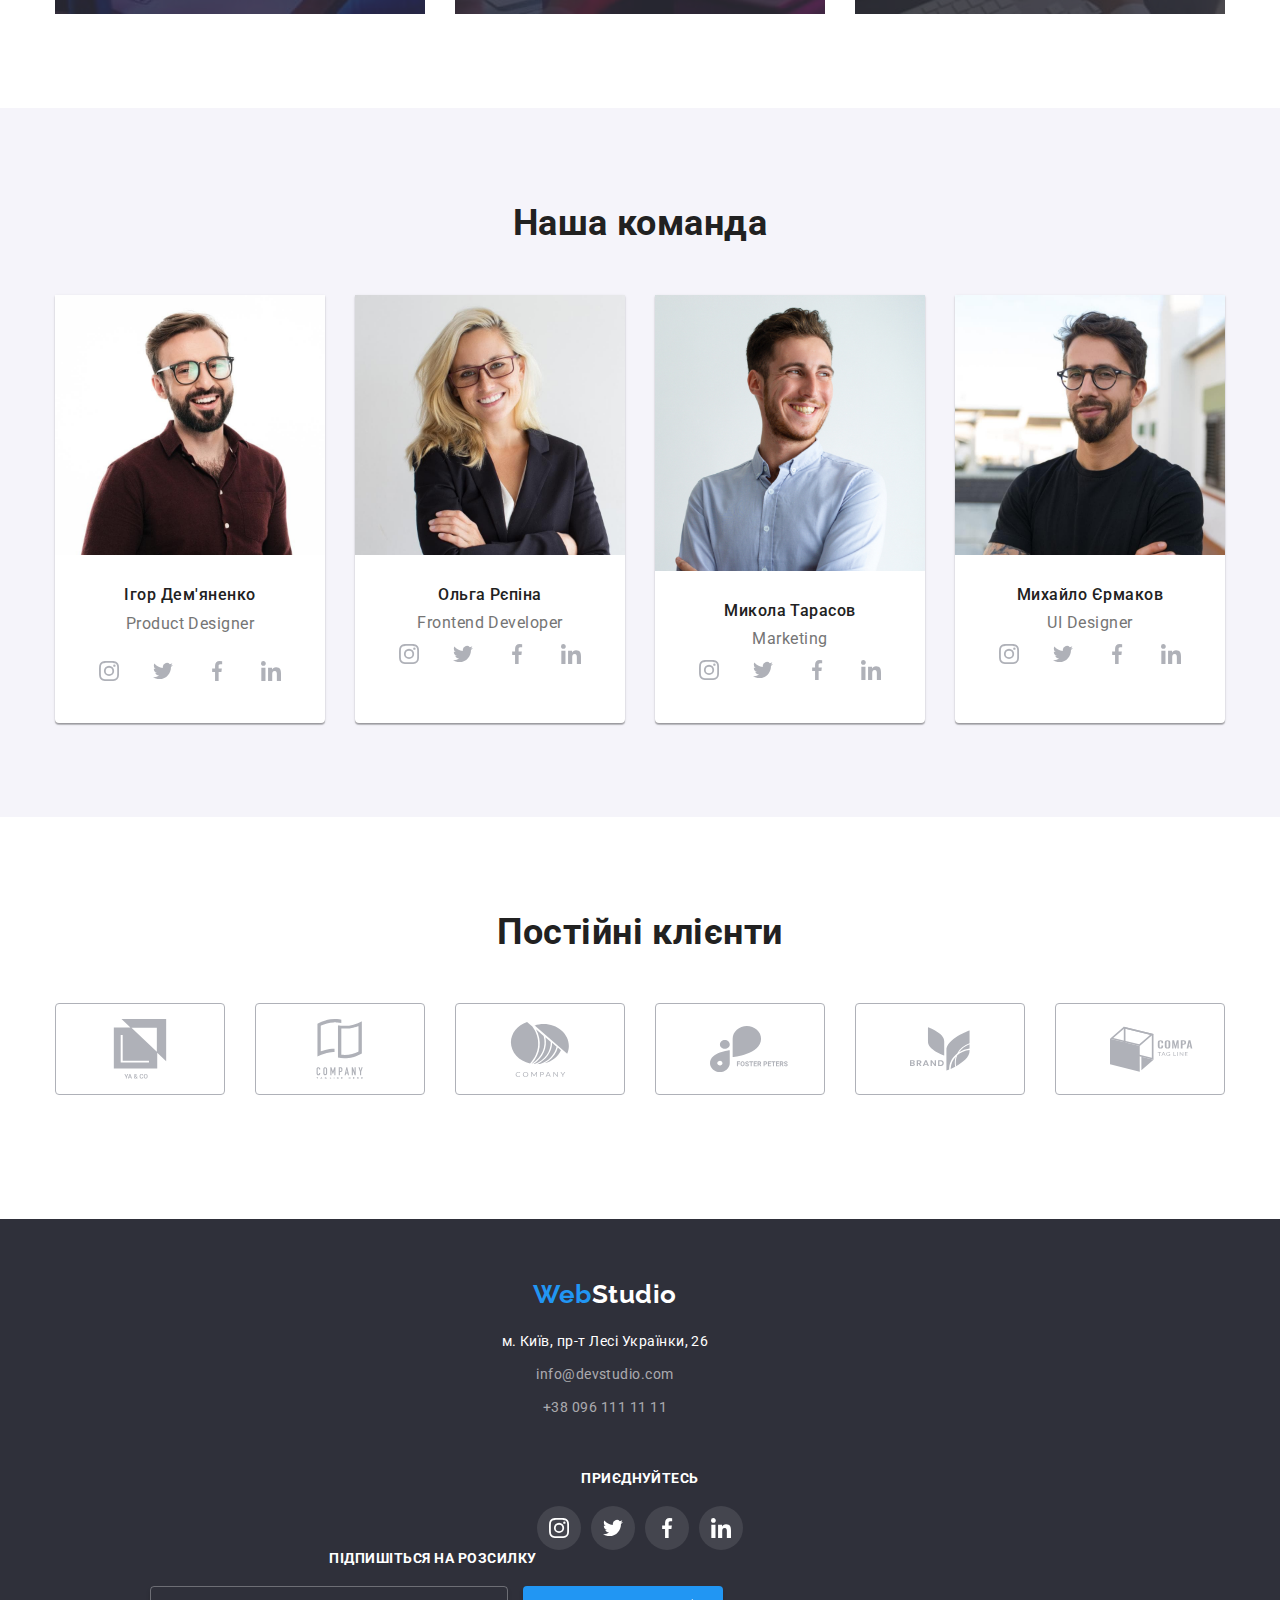
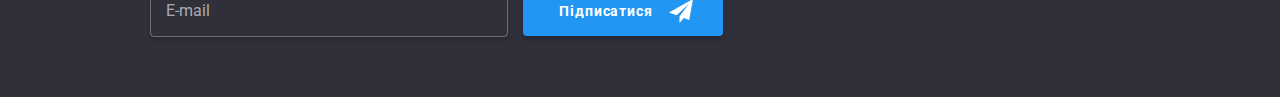
==== commit 73b01540: "add mobile" ====
--- a/index.html
+++ b/index.html
@@ -22,17 +22,24 @@
 	-->
 
 	<header class="header">
-		<div class="container flex-container">
+		<div class="container ">
 			<!-- 
 	#navigation
 -->
 			<nav class="navigation">
 				<a class="logo" href="./index.html"><span class="logo-span">Web</span>Studio</a>
+				<button class="navigation__burger-menu">
+					<svg class="navigation__burger-icon" width="24" height="16">
+						<use href=" ./images/icons.svg#icon-menu"></use>
+						<use href="./images/icons.svg#icon-close"></use>
+					</svg>
+				</button>
 				<!-- 
 	#list of navigation
  -->
 				<ul class="navigation-list lists">
-					<li class="navigation-list__item "><a class="navigation-list__link navigation-list__link--curent" href="./index.html">Студія</a></li>
+					<li class="navigation-list__item "><a class="navigation-list__link navigation-list__link--curent"
+							href="./index.html">Студія</a></li>
 					<li class="navigation-list__item "><a class="navigation-list__link" href="./portfolio.html">Портфоліо</a></li>
 					<li class="navigation-list__item "><a class="navigation-list__link" href="">Контакти</a></li>
 				</ul>
@@ -80,7 +87,7 @@
 		</section>
 
 
-		
+
 		<!-- 
 	#benefits
  -->
@@ -262,7 +269,7 @@
 						</div>
 					</li>
 					<li class="team-list__item">
-						<img src="./images/mukola.jpg" alt="Микола" width="270" />
+						<img src="./images/chel_prosto.jpg" alt="Микола" />
 						<div class="team-group">
 							<h3 class="team-group__title">Микола Тарасов</h3>
 							<p class="card-description">Marketing</p>
@@ -403,7 +410,7 @@
 	-->
 	<!-- #footer -->
 	<footer class="footer">
-		<div class="container flex-container">
+		<div class="container ">
 			<div class="address-container">
 				<a class="logo footer__logo" href="/"><span class="logo-span">Web</span>Studio</a>
 				<!-- #address -->
@@ -512,7 +519,7 @@
 					</svg>
 				</div>
 
-		
+
 				<label for="textarea" class="modal-form__label">Коментар</label>
 				<textarea class="modal-form__textarea" id="textarea" placeholder="Введіть текст"></textarea>
 
--- a/css/main.min.css
+++ b/css/main.min.css
@@ -1 +1 @@
-body{background-color:var(--primary-background-color);font-family:"Roboto",sans-serif;color:var(--primary-text-color);letter-spacing:.03em}.lists{margin:0;padding:0;list-style:none}.section{padding-top:94px;padding-bottom:94px}.section__title{margin-bottom:50px;font-weight:700;font-size:36px;line-height:1.67;text-align:center;color:var(--title-text-color)}.icon{display:inline-block}img{display:block;max-width:100%}:root{--title-text-color: #212121;--primary-text-color: #757575;--secondary-text-color: #ffffff;--link-text-color: rgba(255, 255, 255, 0.6);--button-text-color: #212121;--font-text-color: #000000;--icon-color: #afb1b8;--card-gap: 30px;--primary-font-size: 14px;--primary-letter-spacing: 0.03em;--secondary-letter-spacing: 0.06em;--border-color: #eeeeee;--hover-focus-color: #2196f3;--timing-function: cubic-bezier(0.4, 0, 0.2, 1);--primary-background-color: #ffffff;--secondary-background-color: #f5f4fa;--footer-hero-background-color: #2f303a;--button-background-color: #f5f4fa;--active-button-background-color: #2196f3}.container{width:1200px;margin-right:auto;margin-left:auto;padding-left:15px;padding-right:15px}.flex-container{display:-webkit-box;display:-ms-flexbox;display:flex;-webkit-box-align:center;-ms-flex-align:center;align-items:center}.address-container{margin-right:70px}.button{cursor:pointer;font-weight:700;line-height:1.88;text-align:center;letter-spacing:var(--secondary-letter-spacing);color:var(--secondary-text-color);background-color:var(--active-button-background-color);border:none;border-radius:4px;padding:10px 32px;-webkit-transition:background 250ms var(--timing-function),-webkit-box-shadow 250ms var(--timing-function);transition:background 250ms var(--timing-function),-webkit-box-shadow 250ms var(--timing-function);transition:background 250ms var(--timing-function),box-shadow 250ms var(--timing-function);transition:background 250ms var(--timing-function),box-shadow 250ms var(--timing-function),-webkit-box-shadow 250ms var(--timing-function)}.modal__button{cursor:pointer;position:absolute;top:8px;right:8px;display:-webkit-box;display:-ms-flexbox;display:flex;-webkit-box-pack:center;-ms-flex-pack:center;justify-content:center;-webkit-box-align:center;-ms-flex-align:center;align-items:center;width:30px;height:30px;background-color:rgba(0,0,0,0);border:1px solid rgba(0,0,0,.1);border-radius:50%;-webkit-transition:fill 250ms var(--timing-function);transition:fill 250ms var(--timing-function)}.modal__button:hover{fill:var(--hover-focus-color)}.modal-form__button{cursor:pointer;display:block;margin:0 auto;width:200px;height:50px;font-weight:700;font-size:16px;line-height:1.9;text-align:center;letter-spacing:.06em;background-color:var(--active-button-background-color);color:var(--secondary-text-color);-webkit-box-shadow:0px 4px 4px rgba(0,0,0,.15);box-shadow:0px 4px 4px rgba(0,0,0,.15);border:0;border-radius:4px;-webkit-transition:background-color 250ms cubic-bezier(0.4, 0, 0.2, 1);transition:background-color 250ms cubic-bezier(0.4, 0, 0.2, 1)}.filter-list__button{border:none;border-radius:4px;padding:6px 22px;font-family:inherit;font-size:16px;font-weight:500;line-height:1.62;text-align:center;cursor:pointer;background-color:var(--button-background-color);color:var(--button-text-color);-webkit-transition:color 250ms var(--timing-function),background-color 250ms var(--timing-function),-webkit-box-shadow 250ms var(--timing-function);transition:color 250ms var(--timing-function),background-color 250ms var(--timing-function),-webkit-box-shadow 250ms var(--timing-function);transition:color 250ms var(--timing-function),background-color 250ms var(--timing-function),box-shadow 250ms var(--timing-function);transition:color 250ms var(--timing-function),background-color 250ms var(--timing-function),box-shadow 250ms var(--timing-function),-webkit-box-shadow 250ms var(--timing-function)}.filter-list__button:hover,.filter-list__button:focus{background-color:var(--active-button-background-color);color:var(--secondary-text-color);-webkit-box-shadow:0px 3px 1px rgba(0,0,0,.1),0px 1px 2px rgba(0,0,0,.08),0px 2px 2px rgba(0,0,0,.12);box-shadow:0px 3px 1px rgba(0,0,0,.1),0px 1px 2px rgba(0,0,0,.08),0px 2px 2px rgba(0,0,0,.12)}.header{outline:1px solid #ececec}.contacts-list{display:-webkit-box;display:-ms-flexbox;display:flex;margin-left:auto;font-weight:500;font-size:var(--primary-font-size);line-height:1.14;letter-spacing:.02em}.contacts-list__item+.contacts-list__item{margin-left:50px}.contacts-list__link{display:block;padding-top:32px;padding-bottom:32px;text-decoration:none;color:var(--primary-text-color);-webkit-transition:color 250ms var(--timing-function),fill 250ms var(--timing-function);transition:color 250ms var(--timing-function),fill 250ms var(--timing-function)}.contacts-list__link:hover,.contacts-list__link:focus{color:var(--hover-focus-color);fill:var(--hover-focus-color)}.contacts-list__icon{margin-right:8px;fill:currentColor;vertical-align:middle}.navigation{display:-webkit-box;display:-ms-flexbox;display:flex;-webkit-box-align:center;-ms-flex-align:center;align-items:center}.navigation-list{margin-left:93px;display:-webkit-box;display:-ms-flexbox;display:flex;font-weight:500;font-size:var(--primary-font-size);line-height:1.14;letter-spacing:.02em}.navigation-list__item+.navigation-list__item{margin-left:50px}.navigation-list__link{display:block;padding-top:32px;padding-bottom:32px;-webkit-transition:color 250ms var(--timing-function);transition:color 250ms var(--timing-function)}.navigation-list__link{text-decoration:none;color:var(--title-text-color)}.navigation-list__link--curent{color:var(--hover-focus-color)}.navigation-list__link--curent::after{position:relative;top:33px;content:"";display:block;border-bottom:4px solid var(--hover-focus-color);border-radius:2px}.navigation-list__link:hover,.navigation-list__link:focus{color:var(--hover-focus-color)}.logo{font-family:"Raleway",sans-serif;text-decoration:none;font-weight:700;font-size:26px;line-height:1.2;color:var(--font-text-color);-webkit-transition:color 250ms var(--timing-function);transition:color 250ms var(--timing-function)}.logo:hover,.logo:focus{color:var(--hover-focus-color)}.logo-span{color:var(--hover-focus-color)}.footer .logo{display:block;color:var(--secondary-text-color);margin-bottom:20px;-webkit-transition:color 250ms var(--timing-function);transition:color 250ms var(--timing-function)}.footer .logo:hover,.footer .logo:focus{color:var(--hover-focus-color)}.social-links__list{margin-left:-10px;display:-webkit-box;display:-ms-flexbox;display:flex;-webkit-box-pack:center;-ms-flex-pack:center;justify-content:center}.social-links__item{margin-left:10px;color:var(--icon-color);width:44px;height:44px;display:-webkit-box;display:-ms-flexbox;display:flex;-webkit-box-pack:center;-ms-flex-pack:center;justify-content:center;-webkit-box-align:center;-ms-flex-align:center;align-items:center;cursor:pointer;border-radius:50%;-webkit-transition:background-color 250ms var(--timing-function),color 250ms var(--timing-function);transition:background-color 250ms var(--timing-function),color 250ms var(--timing-function)}.social-links__item:hover{background-color:var(--hover-focus-color);color:var(--secondary-text-color)}.social-links__link{padding:0;margin:0;color:inherit;text-decoration:none;font-size:0}.social-links__icon{fill:currentColor}.backdrop{position:fixed;top:0;left:0;width:100%;height:100%;background:rgba(0,0,0,.2);visibility:visible;opacity:1;-webkit-transition:opacity 250ms var(--timing-function),visibility 250ms var(--timing-function);transition:opacity 250ms var(--timing-function),visibility 250ms var(--timing-function)}.backdrop.is-hidden{opacity:0;visibility:hidden;pointer-events:none}.backdrop.is-hidden .modal{-webkit-transform:translate(-50%, -50%) scale(0.9);transform:translate(-50%, -50%) scale(0.9);-webkit-transition:opacity 250ms var(--timing-function),visibility 250ms var(--timing-function),-webkit-transform 250ms var(--timing-function);transition:opacity 250ms var(--timing-function),visibility 250ms var(--timing-function),-webkit-transform 250ms var(--timing-function);transition:opacity 250ms var(--timing-function),visibility 250ms var(--timing-function),transform 250ms var(--timing-function);transition:opacity 250ms var(--timing-function),visibility 250ms var(--timing-function),transform 250ms var(--timing-function),-webkit-transform 250ms var(--timing-function)}.modal{position:absolute;left:50%;top:50%;width:528px;height:581px;padding:40px;z-index:3;background:var(--primary-background-color);-webkit-box-shadow:0px 1px 3px rgba(0,0,0,.12),0px 1px 1px rgba(0,0,0,.14),0px 2px 1px rgba(0,0,0,.2);box-shadow:0px 1px 3px rgba(0,0,0,.12),0px 1px 1px rgba(0,0,0,.14),0px 2px 1px rgba(0,0,0,.2);border-radius:4px;-webkit-transform:translate(-50%, -50%) scale(1);transform:translate(-50%, -50%) scale(1);-webkit-transition:trasnform 250ms var(--timing-function);transition:trasnform 250ms var(--timing-function)}.modal-group{width:100%;height:100%}.modal-form__title{margin-bottom:12px;font-weight:700;font-size:20px;line-height:1.15;text-align:center;color:var(--title-text-color)}.modal-form__label{display:block;font-weight:400;font-size:12px;line-height:1.2;letter-spacing:.01em;margin-bottom:4px;color:var(--primary-text-color)}.modal-group__input{display:block;position:relative;padding-left:38px;padding-right:10px;margin-bottom:10px;width:448px;height:40px;border:1px solid rgba(33,33,33,.2);border-radius:4px;outline:none}.modal-group__input{display:block;position:relative;padding-left:38px;padding-right:10px;margin-bottom:10px;width:448px;height:40px;border:1px solid rgba(33,33,33,.2);border-radius:4px;outline:none}.modal-group__input:focus{border-color:var(--active-button-background-color)}.modal-group__input:focus+.modal-group__icon{fill:var(--hover-focus-color)}.modal-group{position:relative}.modal-group__icon{position:absolute;top:50%;left:14px;-webkit-transform:translateY(-50%);transform:translateY(-50%)}.modal-form__textarea{font-family:inherit;border:1px solid rgba(33,33,33,.2);border-radius:4px;resize:none;width:448px;height:120px;padding:12px;font-size:12px;margin-bottom:20px;outline:none}.modal-form__textarea:focus{border-color:var(--active-button-background-color)}.modal-form__textarea::-webkit-input-placeholder{margin-bottom:20px;font-weight:400;font-size:12px;line-height:14px;letter-spacing:.01em;color:rgba(117,117,117,.5)}.modal-form__textarea::-moz-placeholder{margin-bottom:20px;font-weight:400;font-size:12px;line-height:14px;letter-spacing:.01em;color:rgba(117,117,117,.5)}.modal-form__textarea:-ms-input-placeholder{margin-bottom:20px;font-weight:400;font-size:12px;line-height:14px;letter-spacing:.01em;color:rgba(117,117,117,.5)}.modal-form__textarea::-ms-input-placeholder{margin-bottom:20px;font-weight:400;font-size:12px;line-height:14px;letter-spacing:.01em;color:rgba(117,117,117,.5)}.modal-form__textarea::placeholder{margin-bottom:20px;font-weight:400;font-size:12px;line-height:14px;letter-spacing:.01em;color:rgba(117,117,117,.5)}.modal-form__checkbox{position:absolute;-webkit-appearance:none;-moz-appearance:none;appearance:none}.modal-form__box{position:relative;display:inline-block;width:16px;height:15px;border-radius:4px;border:2px solid var(--button-text-color);vertical-align:middle}.modal-form__box-icon{opacity:0;position:absolute;top:-2px;left:-2px;height:15px;width:16px}.modal-form__checkbox:checked+.modal-form__box>.modal-form__box-icon{border-radius:4px;background-color:var(--active-button-background-color);opacity:1}.modal-form__checkbox-text{display:inline;font-size:14px;line-height:1.7;color:var(--primary-text-color);margin-bottom:30px}.modal-form__link{color:var(--active-button-background-color)}.modal-form__link:hover{color:#2d73ac}.modal-form__button:focus,.modal-form__button:hover{border:0;background-color:#188ce8}.check{display:inline-block;margin-bottom:20px}.form-send{width:570px;margin-left:93px}.form-send__text{font-weight:700;font-size:var(--primary-font-size);text-transform:uppercase;color:var(--secondary-text-color);margin-bottom:20px}.form-group{display:-webkit-box;display:-ms-flexbox;display:flex;-webkit-box-pack:justify;-ms-flex-pack:justify;justify-content:space-between;border:none;padding:0}.form-group__email{display:inline-block;margin-right:15px;padding-left:15px;padding-top:15px;padding-bottom:15px;width:358px;border:1px solid rgba(255,255,255,.3);-webkit-box-shadow:0px 4px 4px rgba(0,0,0,.15);box-shadow:0px 4px 4px rgba(0,0,0,.15);border-radius:4px;background-color:rgba(0,0,0,0);color:var(--secondary-text-color)}.form-group__email::-webkit-input-placeholder{color:rgba(255,255,255,.6)}.form-group__email::-moz-placeholder{color:rgba(255,255,255,.6)}.form-group__email:-ms-input-placeholder{color:rgba(255,255,255,.6)}.form-group__email::-ms-input-placeholder{color:rgba(255,255,255,.6)}.form-group__email::placeholder{color:rgba(255,255,255,.6)}.form-group__submit{cursor:pointer;position:relative;width:200px;height:50px;padding-right:62px;padding-left:28px;-webkit-box-shadow:0px 4px 4px rgba(0,0,0,.15);box-shadow:0px 4px 4px rgba(0,0,0,.15);border:none;border-radius:4px;background-color:var(--active-button-background-color);font-weight:700;font-size:var(--primary-font-size);letter-spacing:.06em;color:var(--secondary-text-color);-webkit-transition:background 250ms var(--timing-function),-webkit-box-shadow 250ms var(--timing-function);transition:background 250ms var(--timing-function),-webkit-box-shadow 250ms var(--timing-function);transition:background 250ms var(--timing-function),box-shadow 250ms var(--timing-function);transition:background 250ms var(--timing-function),box-shadow 250ms var(--timing-function),-webkit-box-shadow 250ms var(--timing-function)}.form-group__submit:hover,.form-group__submit:focus{background:#188ce8;-webkit-box-shadow:0px 4px 4px rgba(0,0,0,.15);box-shadow:0px 4px 4px rgba(0,0,0,.15)}.form-group__icon{position:absolute;display:block;top:25%;right:15%}.hero{position:relative;margin:0 auto;text-align:center;max-width:1600px;padding-top:200px;padding-bottom:191px;background-image:-webkit-gradient(linear, left top, right top, from(rgba(47, 48, 58, 0.4)), to(rgba(47, 48, 58, 0.4))),url("../images/bgi.jpg");background-image:linear-gradient(to right, rgba(47, 48, 58, 0.4), rgba(47, 48, 58, 0.4)),url("../images/bgi.jpg");background-position:center;background-repeat:no-repeat;background-size:cover}.hero__title{margin:0px auto 30px auto;color:var(--secondary-text-color);font-weight:900;font-size:44px;line-height:1.36;letter-spacing:var(--secondary-letter-spacing);text-transform:uppercase;width:696px}.hero .button:hover,.hero .button:focus{background:#188ce8;-webkit-box-shadow:0px 4px 4px rgba(0,0,0,.15);box-shadow:0px 4px 4px rgba(0,0,0,.15)}.services{padding-top:0}.services-group{position:relative;z-index:-1}.services-group__text{margin:0;height:70px;width:100%;position:absolute;bottom:0;left:0;display:-webkit-box;display:-ms-flexbox;display:flex;-webkit-box-pack:center;-ms-flex-pack:center;justify-content:center;-webkit-box-align:center;-ms-flex-align:center;align-items:center;font-weight:700;font-size:14px;line-height:1.2;text-transform:uppercase;color:var(--secondary-text-color);background:rgba(47,48,58,.8)}.services-list{display:-webkit-box;display:-ms-flexbox;display:flex;-ms-flex-wrap:wrap;flex-wrap:wrap;margin-left:calc(-1*var(--card-gap))}.services-list__item{-ms-flex-preferred-size:calc(33.3333333333% - var(--card-gap));flex-basis:calc(33.3333333333% - var(--card-gap));margin-left:var(--card-gap)}.benefits-title{position:absolute;white-space:nowrap;width:1px;height:1px;overflow:hidden;border:0;padding:0;clip:rect(0 0 0 0);-webkit-clip-path:inset(50%);clip-path:inset(50%);margin:-1px}.benefits-list{display:-webkit-box;display:-ms-flexbox;display:flex;-ms-flex-wrap:wrap;flex-wrap:wrap;margin-left:calc(-1*var(--card-gap))}.benefits-list__item{-ms-flex-preferred-size:calc(25% - var(--card-gap));flex-basis:calc(25% - var(--card-gap));margin-left:var(--card-gap)}.benefits-list__title{margin-bottom:10px;font-weight:700;font-size:var(--primary-font-size);line-height:1.14;text-transform:uppercase;color:var(--title-text-color)}.benefits-list__text{font-size:var(--primary-font-size);line-height:1.71}.benefits-group{display:-webkit-box;display:-ms-flexbox;display:flex;-webkit-box-pack:center;-ms-flex-pack:center;justify-content:center;-webkit-box-align:center;-ms-flex-align:center;align-items:center;width:270px;height:120px;background-color:var(--button-background-color);border-radius:4px;text-align:center;margin-bottom:30px}.team{background-color:var(--secondary-background-color)}.team-group{padding-top:30px;padding-bottom:30px;text-align:center}.team-group__title{font-size:16px;margin-bottom:10px;font-weight:500;line-height:1.19;color:var(--title-text-color)}.team-group__subtitle{margin:0;margin-bottom:16px;line-height:1.19}.team-list{display:-webkit-box;display:-ms-flexbox;display:flex;-ms-flex-wrap:wrap;flex-wrap:wrap;margin-left:calc(-1*var(--card-gap))}.team-list__item{-ms-flex-preferred-size:calc(25% - var(--card-gap));flex-basis:calc(25% - var(--card-gap));margin-left:var(--card-gap);border-radius:0px 0px 4px 4px;-webkit-box-shadow:0px 1px 3px rgba(0,0,0,.12),0px 1px 1px rgba(0,0,0,.14),0px 2px 1px rgba(0,0,0,.2);box-shadow:0px 1px 3px rgba(0,0,0,.12),0px 1px 1px rgba(0,0,0,.14),0px 2px 1px rgba(0,0,0,.2);background-color:var(--secondary-text-color)}.client-group__list{display:-webkit-box;display:-ms-flexbox;display:flex;-ms-flex-wrap:wrap;flex-wrap:wrap;margin-left:calc(-1*var(--card-gap))}.client-group__item{width:170px;height:92px;-ms-flex-preferred-size:calc(16.6666666667% - var(--card-gap));flex-basis:calc(16.6666666667% - var(--card-gap));margin-left:var(--card-gap)}.client-group__link{display:-webkit-box;display:-ms-flexbox;display:flex;-webkit-box-pack:center;-ms-flex-pack:center;justify-content:center;-webkit-box-align:center;-ms-flex-align:center;align-items:center;width:100%;height:100%;color:var(--icon-color);border:1px solid #afb1b8;border-radius:4px;-webkit-transition:color 250ms var(--timing-function),border 250ms var(--timing-function);transition:color 250ms var(--timing-function),border 250ms var(--timing-function)}.client-group__link:hover,.client-group__link:focus{color:var(--hover-focus-color);border:1px solid var(--hover-focus-color)}.client-group__icon{fill:currentColor}.footer{background-color:var(--footer-hero-background-color);width:100%;padding-top:60px;padding-bottom:60px}.footer .container{-webkit-box-align:baseline;-ms-flex-align:baseline;align-items:baseline}.footer-social__title{font-size:var(--primary-font-size);font-weight:700;line-height:1.1;letter-spacing:.03em;text-transform:uppercase;color:var(--secondary-text-color);margin-bottom:20px}.footer-social__item{background-color:rgba(255,255,255,.1);color:#fff;-webkit-transition:color 250ms var(--timing-function),background-color 250ms var(--timing-function);transition:color 250ms var(--timing-function),background-color 250ms var(--timing-function)}.footer-social__item:hover{background-color:var(--hover-focus-color);color:var(--secondary-text-color)}.maplink{display:block;text-decoration:none;font-size:var(--primary-font-size);line-height:1.71;color:var(--secondary-text-color);-webkit-transition:color 250ms var(--timing-function);transition:color 250ms var(--timing-function)}.maplink:hover,.maplink:focus{color:var(--hover-focus-color)}.address-list{margin-bottom:-9px;font-style:normal}.address-list__contact{display:block;text-decoration:none;padding-top:0;padding-bottom:0;margin-left:0;font-weight:400;font-size:var(--primary-font-size);line-height:1.71;color:var(--link-text-color);-webkit-transition:color 250ms var(--timing-function);transition:color 250ms var(--timing-function)}.address-list__contact:hover,.address-list__contact:focus{color:var(--hover-focus-color)}.address-list__item{margin-bottom:9px}.filter-title{position:absolute;white-space:nowrap;width:1px;height:1px;overflow:hidden;border:0;padding:0;clip:rect(0 0 0 0);-webkit-clip-path:inset(50%);clip-path:inset(50%);margin:-1px}.filter-list{display:-webkit-box;display:-ms-flexbox;display:flex;-webkit-box-pack:center;-ms-flex-pack:center;justify-content:center;margin-bottom:50px}.filter-list__item{margin-left:8px}.portfolio-list{display:-webkit-box;display:-ms-flexbox;display:flex;-ms-flex-wrap:wrap;flex-wrap:wrap;margin-left:calc(-1*var(--card-gap));margin-bottom:calc(-1*var(--card-gap))}.portfolio-list__item{position:relative;-ms-flex-preferred-size:calc(33.3333333333% - var(--card-gap));flex-basis:calc(33.3333333333% - var(--card-gap));margin-bottom:var(--card-gap);margin-left:var(--card-gap)}.portfolio-list__link{display:block;text-decoration:none;color:var(--primary-text-color);-webkit-transition:-webkit-box-shadow 250ms var(--timing-function);transition:-webkit-box-shadow 250ms var(--timing-function);transition:box-shadow 250ms var(--timing-function);transition:box-shadow 250ms var(--timing-function), -webkit-box-shadow 250ms var(--timing-function)}.portfolio-list__link:hover,.portfolio-list__link:focus{-webkit-box-shadow:0px 1px 1px rgba(0,0,0,.12),0px 4px 4px rgba(0,0,0,.06),1px 4px 6px rgba(0,0,0,.16);box-shadow:0px 1px 1px rgba(0,0,0,.12),0px 4px 4px rgba(0,0,0,.06),1px 4px 6px rgba(0,0,0,.16)}.thumb{position:relative;overflow:hidden}.thumb__text{margin:0;padding:0;padding:63px 24px;position:absolute;top:0;left:0;height:100%;display:-webkit-box;display:-ms-flexbox;display:flex;-webkit-box-pack:center;-ms-flex-pack:center;justify-content:center;-webkit-box-align:center;-ms-flex-align:center;align-items:center;font-size:18px;line-height:1.6;color:var(--secondary-text-color);background-color:rgba(33,150,243,.9);-webkit-transform:translateY(100%);transform:translateY(100%);-webkit-transition:-webkit-transform 250ms var(--timing-function);transition:-webkit-transform 250ms var(--timing-function);transition:transform 250ms var(--timing-function);transition:transform 250ms var(--timing-function), -webkit-transform 250ms var(--timing-function)}.portfolio-list__link:hover .thumb__text,.portfolio-list__link:focus .thumb__text{-webkit-transform:translateY(0);transform:translateY(0)}.portfolio-group{padding-top:20px;padding-bottom:24px;padding-left:24px;padding-right:24px;border-bottom:1px solid var(--border-color);border-right:1px solid var(--border-color);border-left:1px solid var(--border-color)}.portfolio-group__title{margin-bottom:4px;color:var(--title-text-color);font-weight:700;font-size:18px;line-height:2;letter-spacing:var(--secondary-letter-spacing)}.portfolio-group__text{line-height:1.88}/*# sourceMappingURL=main.min.css.map */+body{background-color:var(--primary-background-color);font-family:"Roboto",sans-serif;color:var(--primary-text-color);letter-spacing:.03em}.lists{margin:0;padding:0;list-style:none}.section{padding-top:60px;padding-bottom:60px}@media(min-width: 1200px){.section{padding-top:94px;padding-bottom:94px}}.section__title{margin-bottom:50px;font-weight:700;font-size:28px;line-height:1.17;text-align:center;color:var(--title-text-color)}@media(min-width: 1200px){.section__title{font-size:36px}}.icon{display:inline-block}img{display:block;max-width:100%}h1,h2,h3,h4,h5,h6,p{margin:0;padding:0}:root{--title-text-color: #212121;--primary-text-color: #757575;--secondary-text-color: #ffffff;--link-text-color: rgba(255, 255, 255, 0.6);--button-text-color: #212121;--font-text-color: #000000;--icon-color: #afb1b8;--card-gap: 30px;--primary-font-size: 14px;--primary-letter-spacing: 0.03em;--secondary-letter-spacing: 0.06em;--border-color: #eeeeee;--hover-focus-color: #2196f3;--timing-function: cubic-bezier(0.4, 0, 0.2, 1);--primary-background-color: #ffffff;--secondary-background-color: #f5f4fa;--footer-hero-background-color: #2f303a;--button-background-color: #f5f4fa;--active-button-background-color: #2196f3}.container{margin-right:auto;margin-left:auto;padding-left:15px;padding-right:15px}@media(min-width: 480px){.container{width:480px}}@media(min-width: 768px){.container{width:768px}}@media(min-width: 1200px){.container{width:1200px}}.flex-container{display:-webkit-box;display:-ms-flexbox;display:flex;-webkit-box-align:center;-ms-flex-align:center;align-items:center}.address-container{margin-right:0;margin-bottom:60px}@media(min-width: 768px){.address-container{margin-right:70px}}.button{cursor:pointer;font-weight:700;line-height:1.88;text-align:center;letter-spacing:var(--secondary-letter-spacing);color:var(--secondary-text-color);background-color:var(--active-button-background-color);border:none;border-radius:4px;padding:10px 32px;-webkit-transition:background 250ms var(--timing-function);transition:background 250ms var(--timing-function);-webkit-transition:-webkit-box-shadow 250ms var(--timing-function);transition:-webkit-box-shadow 250ms var(--timing-function);transition:box-shadow 250ms var(--timing-function);transition:box-shadow 250ms var(--timing-function), -webkit-box-shadow 250ms var(--timing-function)}.modal__button{cursor:pointer;position:absolute;top:8px;right:8px;display:-webkit-box;display:-ms-flexbox;display:flex;-webkit-box-pack:center;-ms-flex-pack:center;justify-content:center;-webkit-box-align:center;-ms-flex-align:center;align-items:center;width:30px;height:30px;background-color:rgba(0,0,0,0);border:1px solid rgba(0,0,0,.1);border-radius:50%;-webkit-transition:fill 250ms var(--timing-function);transition:fill 250ms var(--timing-function)}.modal__button:hover{fill:var(--hover-focus-color)}.modal-form__button{cursor:pointer;display:block;margin:0 auto;width:200px;height:50px;font-weight:700;font-size:16px;line-height:1.9;text-align:center;letter-spacing:.06em;background-color:var(--active-button-background-color);color:var(--secondary-text-color);-webkit-box-shadow:0px 4px 4px rgba(0,0,0,.15);box-shadow:0px 4px 4px rgba(0,0,0,.15);border:0;border-radius:4px;-webkit-transition:background-color 250ms var(--timing-function);transition:background-color 250ms var(--timing-function)}.filter-list__button{border:none;border-radius:4px;padding:6px 22px;font-family:inherit;font-size:16px;font-weight:500;line-height:1.62;text-align:center;cursor:pointer;background-color:var(--button-background-color);color:var(--button-text-color);-webkit-transition:background-color 250ms var(--timing-function);transition:background-color 250ms var(--timing-function);-webkit-transition:-webkit-box-shadow 250ms var(--timing-function);transition:-webkit-box-shadow 250ms var(--timing-function);transition:box-shadow 250ms var(--timing-function);transition:box-shadow 250ms var(--timing-function), -webkit-box-shadow 250ms var(--timing-function);-webkit-transition:color 250ms var(--timing-function);transition:color 250ms var(--timing-function)}.filter-list__button:hover,.filter-list__button:focus{background-color:var(--active-button-background-color);color:var(--secondary-text-color);-webkit-box-shadow:0px 3px 1px rgba(0,0,0,.1),0px 1px 2px rgba(0,0,0,.08),0px 2px 2px rgba(0,0,0,.12);box-shadow:0px 3px 1px rgba(0,0,0,.1),0px 1px 2px rgba(0,0,0,.08),0px 2px 2px rgba(0,0,0,.12)}.navigation__burger-menu{padding:0;border:none;background-color:rgba(0,0,0,0);width:40px;height:40px;display:-webkit-box;display:-ms-flexbox;display:flex;-webkit-box-pack:center;-ms-flex-pack:center;justify-content:center;-webkit-box-align:center;-ms-flex-align:center;align-items:center}@media(min-width: 481px){.navigation__burger-menu{display:none}}.header{outline:1px solid #ececec}.contacts-list{display:-webkit-box;display:-ms-flexbox;display:flex;margin-left:auto;font-weight:500;font-size:var(--primary-font-size);line-height:1.14;letter-spacing:.02em}@media(max-width: 480px){.contacts-list{display:none}}.contacts-list__item+.contacts-list__item{margin-left:50px}.contacts-list__link{display:block;padding-top:32px;padding-bottom:32px;text-decoration:none;color:var(--primary-text-color);-webkit-transition:color 250ms var(--timing-function);transition:color 250ms var(--timing-function);-webkit-transition:fill 250ms var(--timing-function);transition:fill 250ms var(--timing-function)}.contacts-list__link:hover,.contacts-list__link:focus{color:var(--hover-focus-color);fill:var(--hover-focus-color)}.contacts-list__icon{margin-right:8px;fill:currentColor;vertical-align:middle}.navigation{height:60px;display:-webkit-box;display:-ms-flexbox;display:flex;-webkit-box-align:center;-ms-flex-align:center;align-items:center;-webkit-box-pack:justify;-ms-flex-pack:justify;justify-content:space-between}.navigation-list{margin-left:93px;display:-webkit-box;display:-ms-flexbox;display:flex;font-weight:500;font-size:var(--primary-font-size);line-height:1.14;letter-spacing:.02em}@media(max-width: 480px){.navigation-list{display:none}}.navigation-list__item+.navigation-list__item{margin-left:50px}.navigation-list__link{display:block;padding-top:32px;padding-bottom:32px;-webkit-transition:color 250ms var(--timing-function);transition:color 250ms var(--timing-function)}.navigation-list__link{text-decoration:none;color:var(--title-text-color)}.navigation-list__link--curent{color:var(--hover-focus-color)}.navigation-list__link--curent::after{position:relative;top:33px;content:"";display:block;border-bottom:4px solid var(--hover-focus-color);border-radius:2px}.navigation-list__link:hover,.navigation-list__link:focus{color:var(--hover-focus-color)}.logo{font-family:"Raleway",sans-serif;text-decoration:none;font-weight:700;font-size:26px;line-height:1.2;color:var(--font-text-color);-webkit-transition:color 250ms var(--timing-function);transition:color 250ms var(--timing-function)}.logo:hover,.logo:focus{color:var(--hover-focus-color)}.logo-span{color:var(--hover-focus-color)}.footer .logo{display:block;color:var(--secondary-text-color);margin-bottom:20px;-webkit-transition:color 250ms var(--timing-function);transition:color 250ms var(--timing-function)}.footer .logo:hover,.footer .logo:focus{color:var(--hover-focus-color)}.social-links__list{margin-left:-10px;display:-webkit-box;display:-ms-flexbox;display:flex;-webkit-box-pack:center;-ms-flex-pack:center;justify-content:center}.social-links__item{margin-left:10px;color:var(--icon-color);width:44px;height:44px;display:-webkit-box;display:-ms-flexbox;display:flex;-webkit-box-pack:center;-ms-flex-pack:center;justify-content:center;-webkit-box-align:center;-ms-flex-align:center;align-items:center;cursor:pointer;border-radius:50%;-webkit-transition:background-color 250ms var(--timing-function);transition:background-color 250ms var(--timing-function);-webkit-transition:color 250ms var(--timing-function);transition:color 250ms var(--timing-function)}.social-links__item:hover{background-color:var(--hover-focus-color);color:var(--secondary-text-color)}.social-links__link{padding:0;margin:0;color:inherit;text-decoration:none;font-size:0}.social-links__icon{fill:currentColor}.backdrop{position:fixed;top:0;left:0;width:100%;height:100%;background:rgba(0,0,0,.2);visibility:visible;opacity:1;-webkit-transition:opacity 250ms var(--timing-function);transition:opacity 250ms var(--timing-function);-webkit-transition:visibility 250ms var(--timing-function);transition:visibility 250ms var(--timing-function)}.backdrop.is-hidden{opacity:0;visibility:hidden;pointer-events:none}.backdrop.is-hidden .modal{-webkit-transform:translate(-50%, -50%) scale(0.9);transform:translate(-50%, -50%) scale(0.9);-webkit-transition:opacity 250ms var(--timing-function);transition:opacity 250ms var(--timing-function);-webkit-transition:visibility 250ms var(--timing-function);transition:visibility 250ms var(--timing-function);-webkit-transition:-webkit-transform 250ms var(--timing-function);transition:-webkit-transform 250ms var(--timing-function);transition:transform 250ms var(--timing-function);transition:transform 250ms var(--timing-function), -webkit-transform 250ms var(--timing-function)}.modal{position:absolute;left:50%;top:50%;width:528px;height:581px;padding:40px;z-index:3;background:var(--primary-background-color);-webkit-box-shadow:0px 1px 3px rgba(0,0,0,.12),0px 1px 1px rgba(0,0,0,.14),0px 2px 1px rgba(0,0,0,.2);box-shadow:0px 1px 3px rgba(0,0,0,.12),0px 1px 1px rgba(0,0,0,.14),0px 2px 1px rgba(0,0,0,.2);border-radius:4px;-webkit-transform:translate(-50%, -50%) scale(1);transform:translate(-50%, -50%) scale(1);-webkit-transition:-webkit-transform 250ms var(--timing-function);transition:-webkit-transform 250ms var(--timing-function);transition:transform 250ms var(--timing-function);transition:transform 250ms var(--timing-function), -webkit-transform 250ms var(--timing-function)}.modal-group{width:100%;height:100%}.modal-form__title{margin-bottom:12px;font-weight:700;font-size:20px;line-height:1.15;text-align:center;color:var(--title-text-color)}.modal-form__label{display:block;font-weight:400;font-size:12px;line-height:1.2;letter-spacing:.01em;margin-bottom:4px;color:var(--primary-text-color)}.modal-group__input{display:block;position:relative;padding-left:38px;padding-right:10px;margin-bottom:10px;width:448px;height:40px;border:1px solid rgba(33,33,33,.2);border-radius:4px;outline:none}.modal-group__input{display:block;position:relative;padding-left:38px;padding-right:10px;margin-bottom:10px;width:448px;height:40px;border:1px solid rgba(33,33,33,.2);border-radius:4px;outline:none}.modal-group__input:focus{border-color:var(--active-button-background-color)}.modal-group__input:focus+.modal-group__icon{fill:var(--hover-focus-color)}.modal-group{position:relative}.modal-group__icon{position:absolute;top:50%;left:14px;-webkit-transform:translateY(-50%);transform:translateY(-50%)}.modal-form__textarea{font-family:inherit;border:1px solid rgba(33,33,33,.2);border-radius:4px;resize:none;width:448px;height:120px;padding:12px;font-size:12px;margin-bottom:20px;outline:none}.modal-form__textarea:focus{border-color:var(--active-button-background-color)}.modal-form__textarea::-webkit-input-placeholder{margin-bottom:20px;font-weight:400;font-size:12px;line-height:14px;letter-spacing:.01em;color:rgba(117,117,117,.5)}.modal-form__textarea::-moz-placeholder{margin-bottom:20px;font-weight:400;font-size:12px;line-height:14px;letter-spacing:.01em;color:rgba(117,117,117,.5)}.modal-form__textarea:-ms-input-placeholder{margin-bottom:20px;font-weight:400;font-size:12px;line-height:14px;letter-spacing:.01em;color:rgba(117,117,117,.5)}.modal-form__textarea::-ms-input-placeholder{margin-bottom:20px;font-weight:400;font-size:12px;line-height:14px;letter-spacing:.01em;color:rgba(117,117,117,.5)}.modal-form__textarea::placeholder{margin-bottom:20px;font-weight:400;font-size:12px;line-height:14px;letter-spacing:.01em;color:rgba(117,117,117,.5)}.modal-form__checkbox{position:absolute;-webkit-appearance:none;-moz-appearance:none;appearance:none}.modal-form__box{position:relative;display:inline-block;width:16px;height:15px;border-radius:4px;border:2px solid var(--button-text-color);vertical-align:middle}.modal-form__box-icon{opacity:0;position:absolute;top:-2px;left:-2px;height:15px;width:16px}.modal-form__checkbox:checked+.modal-form__box>.modal-form__box-icon{border-radius:4px;background-color:var(--active-button-background-color);opacity:1}.modal-form__checkbox-text{display:inline;font-size:14px;line-height:1.7;color:var(--primary-text-color);margin-bottom:30px}.modal-form__link{color:var(--active-button-background-color)}.modal-form__link:hover{color:#2d73ac}.modal-form__button:focus,.modal-form__button:hover{border:0;background-color:#188ce8}.check{display:inline-block;margin-bottom:20px}@media(min-width: 1200px){.form-send{max-width:570px;margin-left:93px}}@media(max-width: 1200px){.form-send{max-width:450px}}.form-send__text{font-weight:700;font-size:var(--primary-font-size);text-transform:uppercase;color:var(--secondary-text-color);margin-bottom:20px}.form-group{display:-webkit-box;display:-ms-flexbox;display:flex;-webkit-box-pack:justify;-ms-flex-pack:justify;justify-content:space-between;border:none;padding:0}@media(max-width: 1200px){.form-group{display:block}}.form-group__email{display:inline-block;margin-right:15px;padding-left:15px;padding-top:15px;padding-bottom:15px;width:358px;border:1px solid rgba(255,255,255,.3);-webkit-box-shadow:0px 4px 4px rgba(0,0,0,.15);box-shadow:0px 4px 4px rgba(0,0,0,.15);border-radius:4px;background-color:rgba(0,0,0,0);color:var(--secondary-text-color)}@media(max-width: 1200px){.form-group__email{margin-right:0;width:100%;margin-bottom:20px}}.form-group__email::-webkit-input-placeholder{color:rgba(255,255,255,.6)}.form-group__email::-moz-placeholder{color:rgba(255,255,255,.6)}.form-group__email:-ms-input-placeholder{color:rgba(255,255,255,.6)}.form-group__email::-ms-input-placeholder{color:rgba(255,255,255,.6)}.form-group__email::placeholder{color:rgba(255,255,255,.6)}.form-group__submit{cursor:pointer;position:relative;width:200px;height:50px;padding-right:62px;padding-left:28px;-webkit-box-shadow:0px 4px 4px rgba(0,0,0,.15);box-shadow:0px 4px 4px rgba(0,0,0,.15);border:none;border-radius:4px;background-color:var(--active-button-background-color);font-weight:700;font-size:var(--primary-font-size);letter-spacing:.06em;color:var(--secondary-text-color);-webkit-transition:background 250ms var(--timing-function);transition:background 250ms var(--timing-function);-webkit-transition:-webkit-box-shadow 250ms var(--timing-function);transition:-webkit-box-shadow 250ms var(--timing-function);transition:box-shadow 250ms var(--timing-function);transition:box-shadow 250ms var(--timing-function), -webkit-box-shadow 250ms var(--timing-function)}.form-group__submit:hover,.form-group__submit:focus{background:#188ce8;-webkit-box-shadow:0px 4px 4px rgba(0,0,0,.15);box-shadow:0px 4px 4px rgba(0,0,0,.15)}.form-group__icon{position:absolute;display:block;top:25%;right:15%}.hero{position:relative;margin:0 auto;text-align:center;max-width:1600px;padding-top:200px;padding-bottom:200px;background-image:-webkit-gradient(linear, left top, right top, from(rgba(47, 48, 58, 0.4)), to(rgba(47, 48, 58, 0.4))),url("../images/bgi.jpg");background-image:linear-gradient(to right, rgba(47, 48, 58, 0.4), rgba(47, 48, 58, 0.4)),url("../images/bgi.jpg");background-position:center;background-repeat:no-repeat;background-size:cover}@media(max-width: 1200px){.hero{padding-top:118px;padding-bottom:118px}}.hero__title{margin:0px auto 30px auto;color:var(--secondary-text-color);font-weight:900;font-size:26px;line-height:1.62;letter-spacing:var(--secondary-letter-spacing);text-transform:uppercase}@media(min-width: 1200px){.hero__title{width:696px;font-size:44px}}.hero .button:hover,.hero .button:focus{background:#188ce8;-webkit-box-shadow:0px 4px 4px rgba(0,0,0,.15);box-shadow:0px 4px 4px rgba(0,0,0,.15)}.services{padding-top:0}@media(max-width: 480px){.services{display:none}}.services-group{position:relative;z-index:-1}.services-group__text{margin:0;height:70px;width:100%;position:absolute;bottom:0;left:0;display:-webkit-box;display:-ms-flexbox;display:flex;-webkit-box-pack:center;-ms-flex-pack:center;justify-content:center;-webkit-box-align:center;-ms-flex-align:center;align-items:center;font-weight:700;font-size:14px;line-height:1.2;text-transform:uppercase;color:var(--secondary-text-color);background:rgba(47,48,58,.8)}.services-list{display:-webkit-box;display:-ms-flexbox;display:flex;-ms-flex-wrap:wrap;flex-wrap:wrap;margin-left:calc(-1*var(--card-gap))}.services-list__item{-ms-flex-preferred-size:calc(33.3333333333% - var(--card-gap));flex-basis:calc(33.3333333333% - var(--card-gap));margin-left:var(--card-gap)}.benefits-title{position:absolute;white-space:nowrap;width:1px;height:1px;overflow:hidden;border:0;padding:0;clip:rect(0 0 0 0);-webkit-clip-path:inset(50%);clip-path:inset(50%);margin:-1px}@media(min-width: 768px){.benefits-list{display:-webkit-box;display:-ms-flexbox;display:flex;-ms-flex-wrap:wrap;flex-wrap:wrap;margin-left:calc(-1*var(--card-gap))}}.benefits-list__item{margin-bottom:30px}@media(min-width: 768px){.benefits-list__item{-ms-flex-preferred-size:calc(25% - var(--card-gap));flex-basis:calc(25% - var(--card-gap));margin-left:var(--card-gap)}}.benefits-list__title{margin-bottom:10px;font-weight:700;font-size:var(--primary-font-size);line-height:1.14;text-transform:uppercase;color:var(--title-text-color)}@media(max-width: 768px){.benefits-list__title{text-align:center}}.benefits-list__text{font-size:var(--primary-font-size);line-height:1.71}.benefits-group{display:-webkit-box;display:-ms-flexbox;display:flex;-webkit-box-pack:center;-ms-flex-pack:center;justify-content:center;-webkit-box-align:center;-ms-flex-align:center;align-items:center;width:100%;height:120px;background-color:var(--button-background-color);border-radius:4px;text-align:center;margin-bottom:30px}@media(min-width: 1200px){.benefits-group{width:270px}}.team{background-color:var(--secondary-background-color)}.team-group{padding-top:30px;padding-bottom:24px;text-align:center}@media(min-width: 1200px){.team-group{padding-top:30px;padding-bottom:30px}}.team-group__title{font-size:16px;margin-bottom:10px;font-weight:500;line-height:1.19;color:var(--title-text-color)}.team-group__subtitle{margin:0;margin-bottom:16px;line-height:1.19}.team-list{display:-webkit-box;display:-ms-flexbox;display:flex;-ms-flex-wrap:wrap;flex-wrap:wrap;margin-left:calc(-1*var(--card-gap))}@media(max-width: 480px){.team-list{display:block}}.team-list__item{-ms-flex-preferred-size:calc(25% - var(--card-gap));flex-basis:calc(25% - var(--card-gap));margin-left:var(--card-gap);border-radius:0px 0px 4px 4px;-webkit-box-shadow:0px 1px 3px rgba(0,0,0,.12),0px 1px 1px rgba(0,0,0,.14),0px 2px 1px rgba(0,0,0,.2);box-shadow:0px 1px 3px rgba(0,0,0,.12),0px 1px 1px rgba(0,0,0,.14),0px 2px 1px rgba(0,0,0,.2);background-color:var(--secondary-text-color)}@media(max-width: 480px){.team-list__item{max-height:622px;margin-bottom:30px}}.client-group__list{display:-webkit-box;display:-ms-flexbox;display:flex;-ms-flex-wrap:wrap;flex-wrap:wrap;margin-left:calc(-1*var(--card-gap))}.client-group__item{-ms-flex-preferred-size:calc(50% - var(--card-gap));flex-basis:calc(50% - var(--card-gap));height:92px;margin-bottom:var(--card-gap);margin-left:var(--card-gap)}@media(min-width: 1200px){.client-group__item{width:170px;-ms-flex-preferred-size:calc(16.6666666667% - var(--card-gap));flex-basis:calc(16.6666666667% - var(--card-gap));margin-left:var(--card-gap)}}.client-group__link{display:-webkit-box;display:-ms-flexbox;display:flex;-webkit-box-pack:center;-ms-flex-pack:center;justify-content:center;-webkit-box-align:center;-ms-flex-align:center;align-items:center;width:100%;height:100%;color:var(--icon-color);border:1px solid #afb1b8;border-radius:4px;-webkit-transition:color 250ms var(--timing-function);transition:color 250ms var(--timing-function);-webkit-transition:border 250ms var(--timing-function);transition:border 250ms var(--timing-function)}.client-group__link:hover,.client-group__link:focus{color:var(--hover-focus-color);border:1px solid var(--hover-focus-color)}.client-group__icon{fill:currentColor}.footer{text-align:center;background-color:var(--footer-hero-background-color);width:100%;padding-top:60px;padding-bottom:60px}@media(max-width: 1200px){.footer-social{margin-bottom:60px}}.footer-social__title{font-size:var(--primary-font-size);font-weight:700;line-height:1.1;letter-spacing:.03em;text-transform:uppercase;color:var(--secondary-text-color);margin-bottom:20px}.footer-social__item{background-color:rgba(255,255,255,.1);color:#fff;-webkit-transition:color 250ms var(--timing-function);transition:color 250ms var(--timing-function);-webkit-transition:background-color 250ms var(--timing-function);transition:background-color 250ms var(--timing-function)}.footer-social__item:hover{background-color:var(--hover-focus-color);color:var(--secondary-text-color)}.maplink{display:block;text-decoration:none;font-size:var(--primary-font-size);line-height:1.71;color:var(--secondary-text-color);-webkit-transition:color 250ms var(--timing-function);transition:color 250ms var(--timing-function)}.maplink:hover,.maplink:focus{color:var(--hover-focus-color)}.address-list{margin-bottom:-9px;font-style:normal}.address-list__contact{display:block;text-decoration:none;padding-top:0;padding-bottom:0;margin-left:0;font-weight:400;font-size:var(--primary-font-size);line-height:1.71;color:var(--link-text-color);-webkit-transition:color 250ms var(--timing-function);transition:color 250ms var(--timing-function)}.address-list__contact:hover,.address-list__contact:focus{color:var(--hover-focus-color)}.address-list__item{margin-bottom:9px}.filter-title{position:absolute;white-space:nowrap;width:1px;height:1px;overflow:hidden;border:0;padding:0;clip:rect(0 0 0 0);-webkit-clip-path:inset(50%);clip-path:inset(50%);margin:-1px}.filter-list{display:-webkit-box;display:-ms-flexbox;display:flex;-webkit-box-pack:center;-ms-flex-pack:center;justify-content:center;margin-bottom:50px}.filter-list__item{margin-left:8px}.portfolio-list{display:-webkit-box;display:-ms-flexbox;display:flex;-ms-flex-wrap:wrap;flex-wrap:wrap;margin-left:calc(-1*var(--card-gap));margin-bottom:calc(-1*var(--card-gap))}.portfolio-list__item{position:relative;-ms-flex-preferred-size:calc(33.3333333333% - var(--card-gap));flex-basis:calc(33.3333333333% - var(--card-gap));margin-bottom:var(--card-gap);margin-left:var(--card-gap)}.portfolio-list__link{display:block;text-decoration:none;color:var(--primary-text-color);-webkit-transition:-webkit-box-shadow 250ms var(--timing-function);transition:-webkit-box-shadow 250ms var(--timing-function);transition:box-shadow 250ms var(--timing-function);transition:box-shadow 250ms var(--timing-function), -webkit-box-shadow 250ms var(--timing-function)}.portfolio-list__link:hover,.portfolio-list__link:focus{-webkit-box-shadow:0px 1px 1px rgba(0,0,0,.12),0px 4px 4px rgba(0,0,0,.06),1px 4px 6px rgba(0,0,0,.16);box-shadow:0px 1px 1px rgba(0,0,0,.12),0px 4px 4px rgba(0,0,0,.06),1px 4px 6px rgba(0,0,0,.16)}.thumb{position:relative;overflow:hidden}.thumb__text{margin:0;padding:0;padding:63px 24px;position:absolute;top:0;left:0;height:100%;display:-webkit-box;display:-ms-flexbox;display:flex;-webkit-box-pack:center;-ms-flex-pack:center;justify-content:center;-webkit-box-align:center;-ms-flex-align:center;align-items:center;font-size:18px;line-height:1.6;color:var(--secondary-text-color);background-color:rgba(33,150,243,.9);-webkit-transform:translateY(100%);transform:translateY(100%);-webkit-transition:-webkit-transform 250ms var(--timing-function);transition:-webkit-transform 250ms var(--timing-function);transition:transform 250ms var(--timing-function);transition:transform 250ms var(--timing-function), -webkit-transform 250ms var(--timing-function)}.portfolio-list__link:hover .thumb__text,.portfolio-list__link:focus .thumb__text{-webkit-transform:translateY(0);transform:translateY(0)}.portfolio-group{padding-top:20px;padding-bottom:24px;padding-left:24px;padding-right:24px;border-bottom:1px solid var(--border-color);border-right:1px solid var(--border-color);border-left:1px solid var(--border-color)}.portfolio-group__title{margin-bottom:4px;color:var(--title-text-color);font-weight:700;font-size:18px;line-height:2;letter-spacing:var(--secondary-letter-spacing)}.portfolio-group__text{line-height:1.88}/*# sourceMappingURL=main.min.css.map */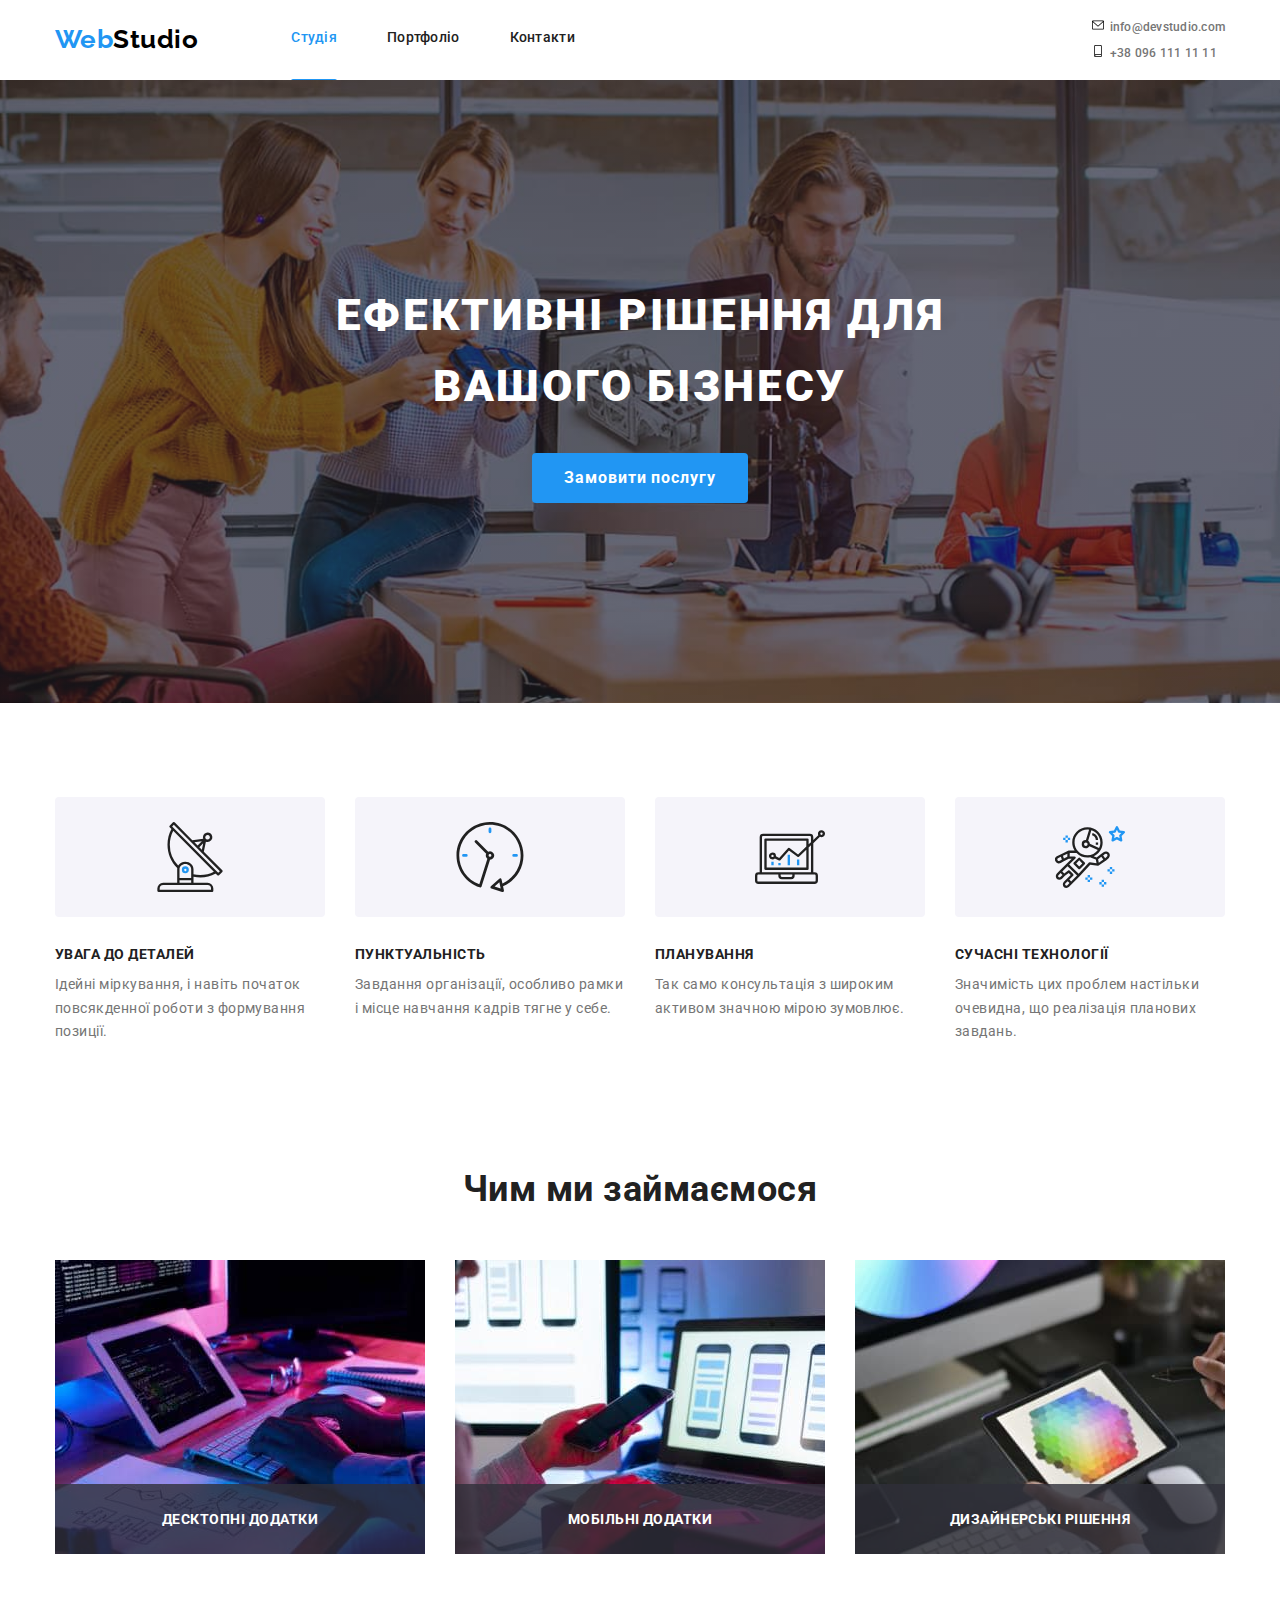
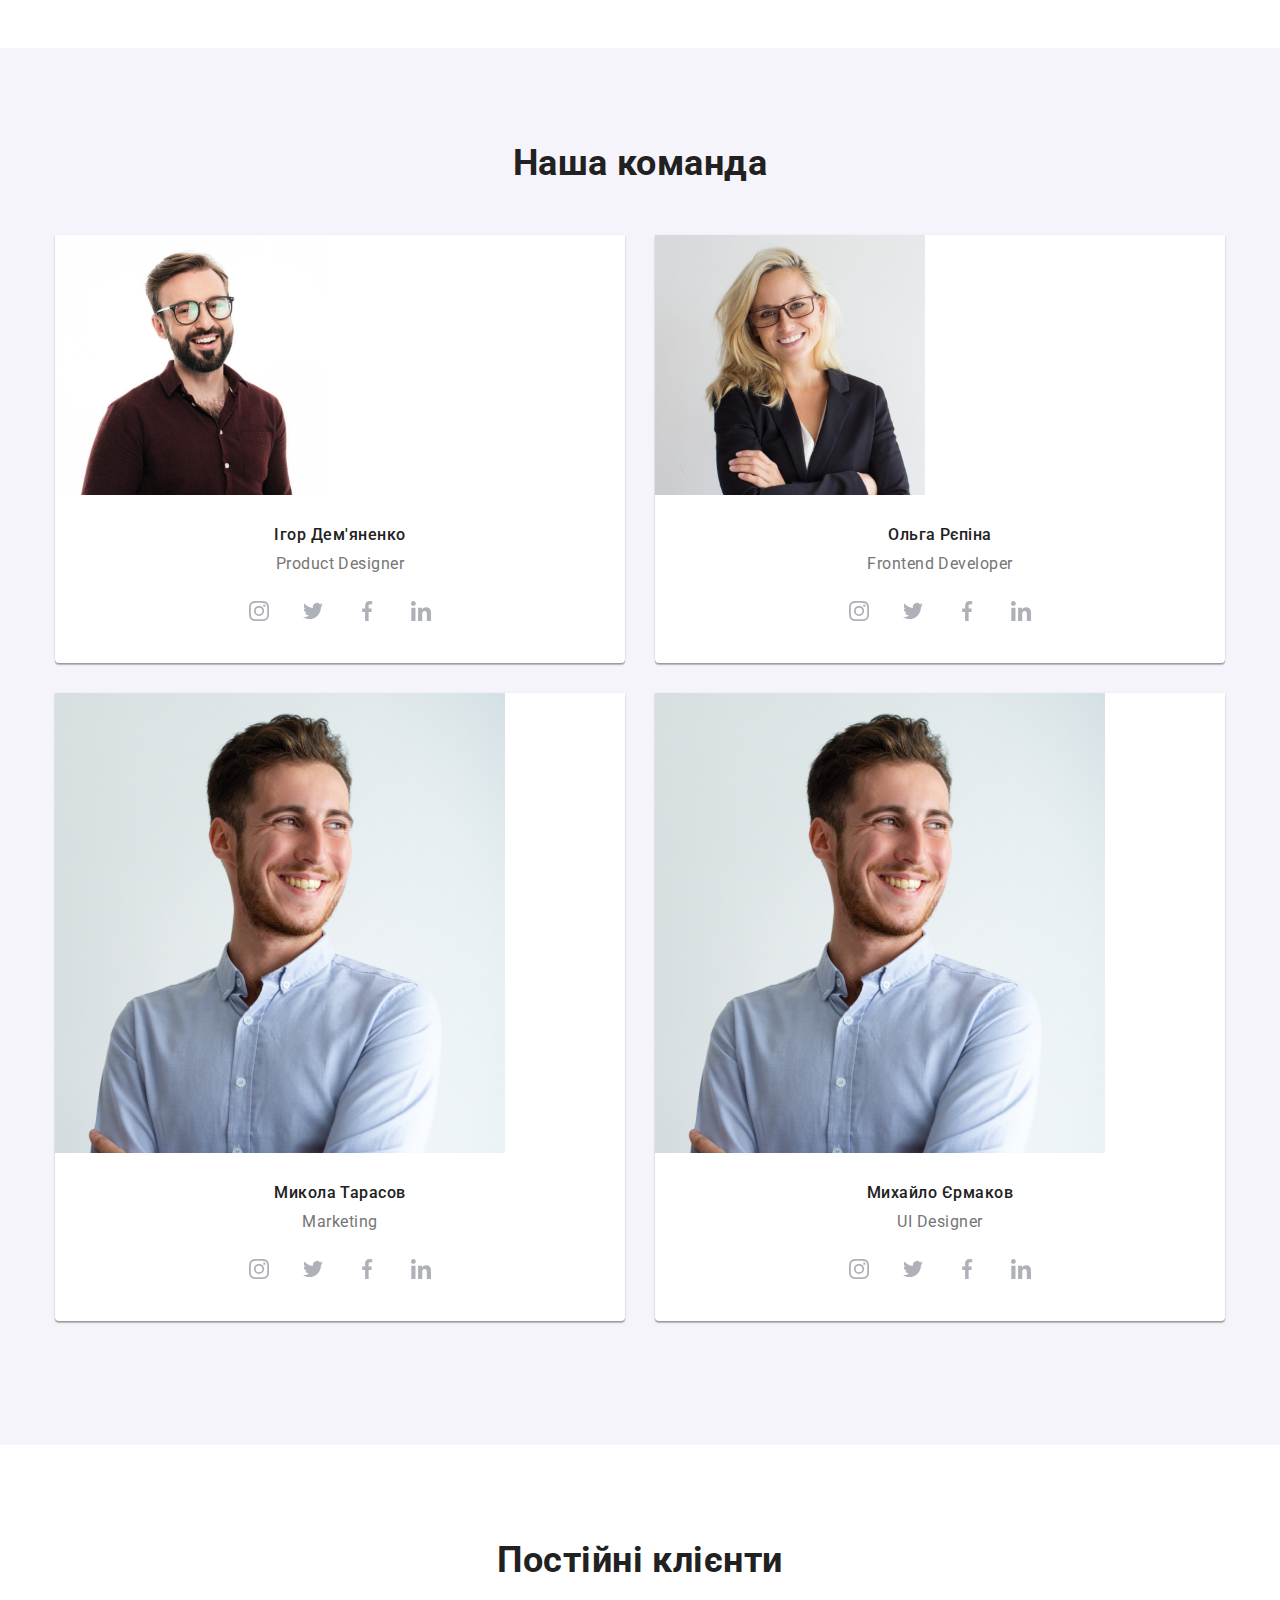
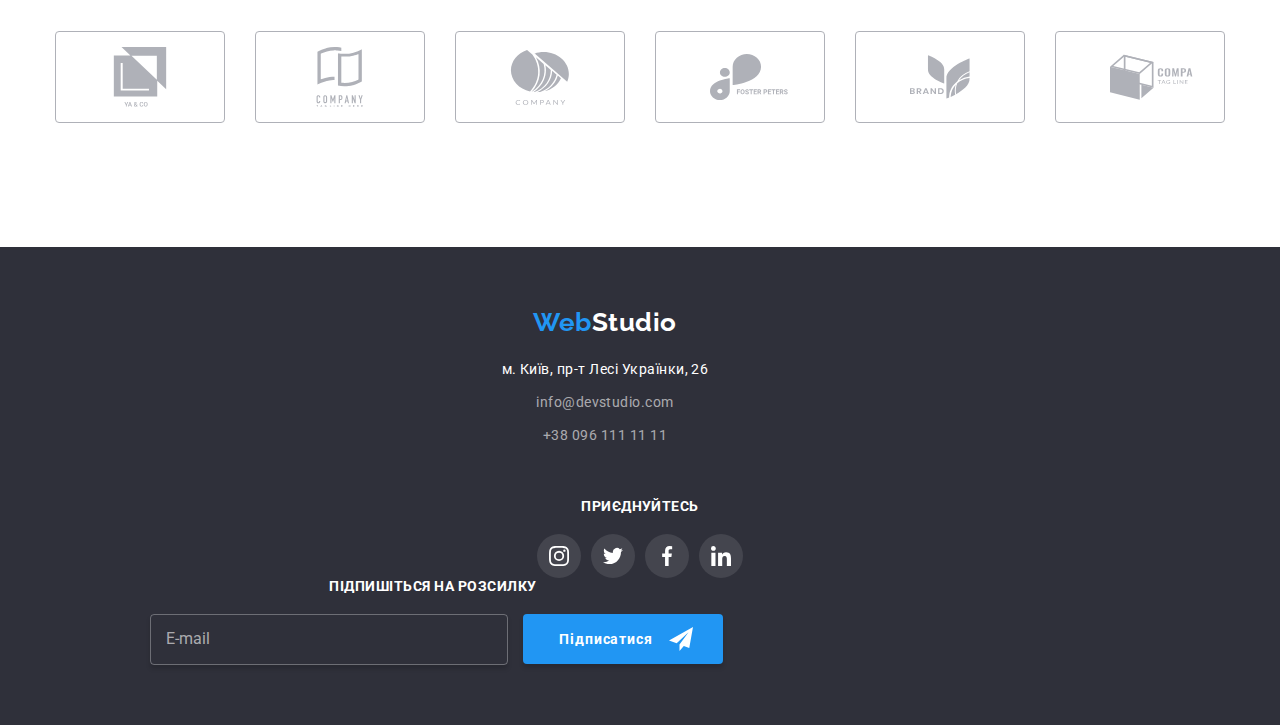
==== commit fafa841a: "add tablet view" ====
--- a/index.html
+++ b/index.html
@@ -43,29 +43,31 @@
 					<li class="navigation-list__item "><a class="navigation-list__link" href="./portfolio.html">Портфоліо</a></li>
 					<li class="navigation-list__item "><a class="navigation-list__link" href="">Контакти</a></li>
 				</ul>
-			</nav>
-
-			<!-- 
+
+				<!-- 
 	#contacts 
 -->
-			<ul class="contacts-list lists">
-				<li class="contacts-list__item">
-					<a class=" contacts-list__link" href="mailto:info@devstudio.com">
-						<svg class="contacts-list__icon icon" width="16" height="12">
-							<use href="./images/icons.svg#icon-envelope"></use>
-						</svg>
-						info@devstudio.com
-					</a>
-				</li>
-				<li class="contacts-list__item">
-					<a class="contacts-list__link" href="tel:+380961111111 ">
-						<svg class="contacts-list__icon icon" width="16" height="12">
-							<use href="./images/icons.svg#icon-smartphone"></use>
-						</svg>
-						+38 096 111 11 11
-					</a>
-				</li>
-			</ul>
+				<ul class="contacts-list lists">
+					<li class="contacts-list__item">
+						<a class=" contacts-list__link" href="mailto:info@devstudio.com">
+							<svg class="contacts-list__icon icon" width="16" height="12">
+								<use href="./images/icons.svg#icon-envelope"></use>
+							</svg>
+							info@devstudio.com
+						</a>
+					</li>
+					<li class="contacts-list__item">
+						<a class="contacts-list__link" href="tel:+380961111111 ">
+							<svg class="contacts-list__icon icon" width="16" height="12">
+								<use href="./images/icons.svg#icon-smartphone"></use>
+							</svg>
+							+38 096 111 11 11
+						</a>
+					</li>
+				</ul>
+			</nav>
+
+
 		</div>
 	</header>
 
@@ -231,7 +233,7 @@
 						<img src="./images/olha.jpg" alt="Ольга" width="270" />
 						<div class="team-group">
 							<h3 class="team-group__title">Ольга Рєпіна</h3>
-							<p class="card-description">Frontend Developer</p>
+							<p class="team-group__subtitle">Frontend Developer</p>
 							<!-- $icons -->
 
 							<ul class="social-links__list lists">
@@ -272,7 +274,7 @@
 						<img src="./images/chel_prosto.jpg" alt="Микола" />
 						<div class="team-group">
 							<h3 class="team-group__title">Микола Тарасов</h3>
-							<p class="card-description">Marketing</p>
+							<p class="team-group__subtitle">Marketing</p>
 							<!-- $icons -->
 
 							<ul class="social-links__list lists">
@@ -310,10 +312,10 @@
 						</div>
 					</li>
 					<li class="team-list__item">
-						<img src="./images/muhailo.jpg" alt="Михайло" width="270" />
+						<img src="./images/chel_prosto.jpg" alt="Михайло" />
 						<div class="team-group">
 							<h3 class="team-group__title">Михайло Єрмаков</h3>
-							<p class="card-description">UI Designer</p>
+							<p class="team-group__subtitle">UI Designer</p>
 							<!-- $icons -->
 							<ul class="social-links__list lists">
 								<li class="social-links__item">
--- a/css/main.min.css
+++ b/css/main.min.css
@@ -1 +1 @@
-body{background-color:var(--primary-background-color);font-family:"Roboto",sans-serif;color:var(--primary-text-color);letter-spacing:.03em}.lists{margin:0;padding:0;list-style:none}.section{padding-top:60px;padding-bottom:60px}@media(min-width: 1200px){.section{padding-top:94px;padding-bottom:94px}}.section__title{margin-bottom:50px;font-weight:700;font-size:28px;line-height:1.17;text-align:center;color:var(--title-text-color)}@media(min-width: 1200px){.section__title{font-size:36px}}.icon{display:inline-block}img{display:block;max-width:100%}h1,h2,h3,h4,h5,h6,p{margin:0;padding:0}:root{--title-text-color: #212121;--primary-text-color: #757575;--secondary-text-color: #ffffff;--link-text-color: rgba(255, 255, 255, 0.6);--button-text-color: #212121;--font-text-color: #000000;--icon-color: #afb1b8;--card-gap: 30px;--primary-font-size: 14px;--primary-letter-spacing: 0.03em;--secondary-letter-spacing: 0.06em;--border-color: #eeeeee;--hover-focus-color: #2196f3;--timing-function: cubic-bezier(0.4, 0, 0.2, 1);--primary-background-color: #ffffff;--secondary-background-color: #f5f4fa;--footer-hero-background-color: #2f303a;--button-background-color: #f5f4fa;--active-button-background-color: #2196f3}.container{margin-right:auto;margin-left:auto;padding-left:15px;padding-right:15px}@media(min-width: 480px){.container{width:480px}}@media(min-width: 768px){.container{width:768px}}@media(min-width: 1200px){.container{width:1200px}}.flex-container{display:-webkit-box;display:-ms-flexbox;display:flex;-webkit-box-align:center;-ms-flex-align:center;align-items:center}.address-container{margin-right:0;margin-bottom:60px}@media(min-width: 768px){.address-container{margin-right:70px}}.button{cursor:pointer;font-weight:700;line-height:1.88;text-align:center;letter-spacing:var(--secondary-letter-spacing);color:var(--secondary-text-color);background-color:var(--active-button-background-color);border:none;border-radius:4px;padding:10px 32px;-webkit-transition:background 250ms var(--timing-function);transition:background 250ms var(--timing-function);-webkit-transition:-webkit-box-shadow 250ms var(--timing-function);transition:-webkit-box-shadow 250ms var(--timing-function);transition:box-shadow 250ms var(--timing-function);transition:box-shadow 250ms var(--timing-function), -webkit-box-shadow 250ms var(--timing-function)}.modal__button{cursor:pointer;position:absolute;top:8px;right:8px;display:-webkit-box;display:-ms-flexbox;display:flex;-webkit-box-pack:center;-ms-flex-pack:center;justify-content:center;-webkit-box-align:center;-ms-flex-align:center;align-items:center;width:30px;height:30px;background-color:rgba(0,0,0,0);border:1px solid rgba(0,0,0,.1);border-radius:50%;-webkit-transition:fill 250ms var(--timing-function);transition:fill 250ms var(--timing-function)}.modal__button:hover{fill:var(--hover-focus-color)}.modal-form__button{cursor:pointer;display:block;margin:0 auto;width:200px;height:50px;font-weight:700;font-size:16px;line-height:1.9;text-align:center;letter-spacing:.06em;background-color:var(--active-button-background-color);color:var(--secondary-text-color);-webkit-box-shadow:0px 4px 4px rgba(0,0,0,.15);box-shadow:0px 4px 4px rgba(0,0,0,.15);border:0;border-radius:4px;-webkit-transition:background-color 250ms var(--timing-function);transition:background-color 250ms var(--timing-function)}.filter-list__button{border:none;border-radius:4px;padding:6px 22px;font-family:inherit;font-size:16px;font-weight:500;line-height:1.62;text-align:center;cursor:pointer;background-color:var(--button-background-color);color:var(--button-text-color);-webkit-transition:background-color 250ms var(--timing-function);transition:background-color 250ms var(--timing-function);-webkit-transition:-webkit-box-shadow 250ms var(--timing-function);transition:-webkit-box-shadow 250ms var(--timing-function);transition:box-shadow 250ms var(--timing-function);transition:box-shadow 250ms var(--timing-function), -webkit-box-shadow 250ms var(--timing-function);-webkit-transition:color 250ms var(--timing-function);transition:color 250ms var(--timing-function)}.filter-list__button:hover,.filter-list__button:focus{background-color:var(--active-button-background-color);color:var(--secondary-text-color);-webkit-box-shadow:0px 3px 1px rgba(0,0,0,.1),0px 1px 2px rgba(0,0,0,.08),0px 2px 2px rgba(0,0,0,.12);box-shadow:0px 3px 1px rgba(0,0,0,.1),0px 1px 2px rgba(0,0,0,.08),0px 2px 2px rgba(0,0,0,.12)}.navigation__burger-menu{padding:0;border:none;background-color:rgba(0,0,0,0);width:40px;height:40px;display:-webkit-box;display:-ms-flexbox;display:flex;-webkit-box-pack:center;-ms-flex-pack:center;justify-content:center;-webkit-box-align:center;-ms-flex-align:center;align-items:center}@media(min-width: 481px){.navigation__burger-menu{display:none}}.header{outline:1px solid #ececec}.contacts-list{display:-webkit-box;display:-ms-flexbox;display:flex;margin-left:auto;font-weight:500;font-size:var(--primary-font-size);line-height:1.14;letter-spacing:.02em}@media(max-width: 480px){.contacts-list{display:none}}.contacts-list__item+.contacts-list__item{margin-left:50px}.contacts-list__link{display:block;padding-top:32px;padding-bottom:32px;text-decoration:none;color:var(--primary-text-color);-webkit-transition:color 250ms var(--timing-function);transition:color 250ms var(--timing-function);-webkit-transition:fill 250ms var(--timing-function);transition:fill 250ms var(--timing-function)}.contacts-list__link:hover,.contacts-list__link:focus{color:var(--hover-focus-color);fill:var(--hover-focus-color)}.contacts-list__icon{margin-right:8px;fill:currentColor;vertical-align:middle}.navigation{height:60px;display:-webkit-box;display:-ms-flexbox;display:flex;-webkit-box-align:center;-ms-flex-align:center;align-items:center;-webkit-box-pack:justify;-ms-flex-pack:justify;justify-content:space-between}.navigation-list{margin-left:93px;display:-webkit-box;display:-ms-flexbox;display:flex;font-weight:500;font-size:var(--primary-font-size);line-height:1.14;letter-spacing:.02em}@media(max-width: 480px){.navigation-list{display:none}}.navigation-list__item+.navigation-list__item{margin-left:50px}.navigation-list__link{display:block;padding-top:32px;padding-bottom:32px;-webkit-transition:color 250ms var(--timing-function);transition:color 250ms var(--timing-function)}.navigation-list__link{text-decoration:none;color:var(--title-text-color)}.navigation-list__link--curent{color:var(--hover-focus-color)}.navigation-list__link--curent::after{position:relative;top:33px;content:"";display:block;border-bottom:4px solid var(--hover-focus-color);border-radius:2px}.navigation-list__link:hover,.navigation-list__link:focus{color:var(--hover-focus-color)}.logo{font-family:"Raleway",sans-serif;text-decoration:none;font-weight:700;font-size:26px;line-height:1.2;color:var(--font-text-color);-webkit-transition:color 250ms var(--timing-function);transition:color 250ms var(--timing-function)}.logo:hover,.logo:focus{color:var(--hover-focus-color)}.logo-span{color:var(--hover-focus-color)}.footer .logo{display:block;color:var(--secondary-text-color);margin-bottom:20px;-webkit-transition:color 250ms var(--timing-function);transition:color 250ms var(--timing-function)}.footer .logo:hover,.footer .logo:focus{color:var(--hover-focus-color)}.social-links__list{margin-left:-10px;display:-webkit-box;display:-ms-flexbox;display:flex;-webkit-box-pack:center;-ms-flex-pack:center;justify-content:center}.social-links__item{margin-left:10px;color:var(--icon-color);width:44px;height:44px;display:-webkit-box;display:-ms-flexbox;display:flex;-webkit-box-pack:center;-ms-flex-pack:center;justify-content:center;-webkit-box-align:center;-ms-flex-align:center;align-items:center;cursor:pointer;border-radius:50%;-webkit-transition:background-color 250ms var(--timing-function);transition:background-color 250ms var(--timing-function);-webkit-transition:color 250ms var(--timing-function);transition:color 250ms var(--timing-function)}.social-links__item:hover{background-color:var(--hover-focus-color);color:var(--secondary-text-color)}.social-links__link{padding:0;margin:0;color:inherit;text-decoration:none;font-size:0}.social-links__icon{fill:currentColor}.backdrop{position:fixed;top:0;left:0;width:100%;height:100%;background:rgba(0,0,0,.2);visibility:visible;opacity:1;-webkit-transition:opacity 250ms var(--timing-function);transition:opacity 250ms var(--timing-function);-webkit-transition:visibility 250ms var(--timing-function);transition:visibility 250ms var(--timing-function)}.backdrop.is-hidden{opacity:0;visibility:hidden;pointer-events:none}.backdrop.is-hidden .modal{-webkit-transform:translate(-50%, -50%) scale(0.9);transform:translate(-50%, -50%) scale(0.9);-webkit-transition:opacity 250ms var(--timing-function);transition:opacity 250ms var(--timing-function);-webkit-transition:visibility 250ms var(--timing-function);transition:visibility 250ms var(--timing-function);-webkit-transition:-webkit-transform 250ms var(--timing-function);transition:-webkit-transform 250ms var(--timing-function);transition:transform 250ms var(--timing-function);transition:transform 250ms var(--timing-function), -webkit-transform 250ms var(--timing-function)}.modal{position:absolute;left:50%;top:50%;width:528px;height:581px;padding:40px;z-index:3;background:var(--primary-background-color);-webkit-box-shadow:0px 1px 3px rgba(0,0,0,.12),0px 1px 1px rgba(0,0,0,.14),0px 2px 1px rgba(0,0,0,.2);box-shadow:0px 1px 3px rgba(0,0,0,.12),0px 1px 1px rgba(0,0,0,.14),0px 2px 1px rgba(0,0,0,.2);border-radius:4px;-webkit-transform:translate(-50%, -50%) scale(1);transform:translate(-50%, -50%) scale(1);-webkit-transition:-webkit-transform 250ms var(--timing-function);transition:-webkit-transform 250ms var(--timing-function);transition:transform 250ms var(--timing-function);transition:transform 250ms var(--timing-function), -webkit-transform 250ms var(--timing-function)}.modal-group{width:100%;height:100%}.modal-form__title{margin-bottom:12px;font-weight:700;font-size:20px;line-height:1.15;text-align:center;color:var(--title-text-color)}.modal-form__label{display:block;font-weight:400;font-size:12px;line-height:1.2;letter-spacing:.01em;margin-bottom:4px;color:var(--primary-text-color)}.modal-group__input{display:block;position:relative;padding-left:38px;padding-right:10px;margin-bottom:10px;width:448px;height:40px;border:1px solid rgba(33,33,33,.2);border-radius:4px;outline:none}.modal-group__input{display:block;position:relative;padding-left:38px;padding-right:10px;margin-bottom:10px;width:448px;height:40px;border:1px solid rgba(33,33,33,.2);border-radius:4px;outline:none}.modal-group__input:focus{border-color:var(--active-button-background-color)}.modal-group__input:focus+.modal-group__icon{fill:var(--hover-focus-color)}.modal-group{position:relative}.modal-group__icon{position:absolute;top:50%;left:14px;-webkit-transform:translateY(-50%);transform:translateY(-50%)}.modal-form__textarea{font-family:inherit;border:1px solid rgba(33,33,33,.2);border-radius:4px;resize:none;width:448px;height:120px;padding:12px;font-size:12px;margin-bottom:20px;outline:none}.modal-form__textarea:focus{border-color:var(--active-button-background-color)}.modal-form__textarea::-webkit-input-placeholder{margin-bottom:20px;font-weight:400;font-size:12px;line-height:14px;letter-spacing:.01em;color:rgba(117,117,117,.5)}.modal-form__textarea::-moz-placeholder{margin-bottom:20px;font-weight:400;font-size:12px;line-height:14px;letter-spacing:.01em;color:rgba(117,117,117,.5)}.modal-form__textarea:-ms-input-placeholder{margin-bottom:20px;font-weight:400;font-size:12px;line-height:14px;letter-spacing:.01em;color:rgba(117,117,117,.5)}.modal-form__textarea::-ms-input-placeholder{margin-bottom:20px;font-weight:400;font-size:12px;line-height:14px;letter-spacing:.01em;color:rgba(117,117,117,.5)}.modal-form__textarea::placeholder{margin-bottom:20px;font-weight:400;font-size:12px;line-height:14px;letter-spacing:.01em;color:rgba(117,117,117,.5)}.modal-form__checkbox{position:absolute;-webkit-appearance:none;-moz-appearance:none;appearance:none}.modal-form__box{position:relative;display:inline-block;width:16px;height:15px;border-radius:4px;border:2px solid var(--button-text-color);vertical-align:middle}.modal-form__box-icon{opacity:0;position:absolute;top:-2px;left:-2px;height:15px;width:16px}.modal-form__checkbox:checked+.modal-form__box>.modal-form__box-icon{border-radius:4px;background-color:var(--active-button-background-color);opacity:1}.modal-form__checkbox-text{display:inline;font-size:14px;line-height:1.7;color:var(--primary-text-color);margin-bottom:30px}.modal-form__link{color:var(--active-button-background-color)}.modal-form__link:hover{color:#2d73ac}.modal-form__button:focus,.modal-form__button:hover{border:0;background-color:#188ce8}.check{display:inline-block;margin-bottom:20px}@media(min-width: 1200px){.form-send{max-width:570px;margin-left:93px}}@media(max-width: 1200px){.form-send{max-width:450px}}.form-send__text{font-weight:700;font-size:var(--primary-font-size);text-transform:uppercase;color:var(--secondary-text-color);margin-bottom:20px}.form-group{display:-webkit-box;display:-ms-flexbox;display:flex;-webkit-box-pack:justify;-ms-flex-pack:justify;justify-content:space-between;border:none;padding:0}@media(max-width: 1200px){.form-group{display:block}}.form-group__email{display:inline-block;margin-right:15px;padding-left:15px;padding-top:15px;padding-bottom:15px;width:358px;border:1px solid rgba(255,255,255,.3);-webkit-box-shadow:0px 4px 4px rgba(0,0,0,.15);box-shadow:0px 4px 4px rgba(0,0,0,.15);border-radius:4px;background-color:rgba(0,0,0,0);color:var(--secondary-text-color)}@media(max-width: 1200px){.form-group__email{margin-right:0;width:100%;margin-bottom:20px}}.form-group__email::-webkit-input-placeholder{color:rgba(255,255,255,.6)}.form-group__email::-moz-placeholder{color:rgba(255,255,255,.6)}.form-group__email:-ms-input-placeholder{color:rgba(255,255,255,.6)}.form-group__email::-ms-input-placeholder{color:rgba(255,255,255,.6)}.form-group__email::placeholder{color:rgba(255,255,255,.6)}.form-group__submit{cursor:pointer;position:relative;width:200px;height:50px;padding-right:62px;padding-left:28px;-webkit-box-shadow:0px 4px 4px rgba(0,0,0,.15);box-shadow:0px 4px 4px rgba(0,0,0,.15);border:none;border-radius:4px;background-color:var(--active-button-background-color);font-weight:700;font-size:var(--primary-font-size);letter-spacing:.06em;color:var(--secondary-text-color);-webkit-transition:background 250ms var(--timing-function);transition:background 250ms var(--timing-function);-webkit-transition:-webkit-box-shadow 250ms var(--timing-function);transition:-webkit-box-shadow 250ms var(--timing-function);transition:box-shadow 250ms var(--timing-function);transition:box-shadow 250ms var(--timing-function), -webkit-box-shadow 250ms var(--timing-function)}.form-group__submit:hover,.form-group__submit:focus{background:#188ce8;-webkit-box-shadow:0px 4px 4px rgba(0,0,0,.15);box-shadow:0px 4px 4px rgba(0,0,0,.15)}.form-group__icon{position:absolute;display:block;top:25%;right:15%}.hero{position:relative;margin:0 auto;text-align:center;max-width:1600px;padding-top:200px;padding-bottom:200px;background-image:-webkit-gradient(linear, left top, right top, from(rgba(47, 48, 58, 0.4)), to(rgba(47, 48, 58, 0.4))),url("../images/bgi.jpg");background-image:linear-gradient(to right, rgba(47, 48, 58, 0.4), rgba(47, 48, 58, 0.4)),url("../images/bgi.jpg");background-position:center;background-repeat:no-repeat;background-size:cover}@media(max-width: 1200px){.hero{padding-top:118px;padding-bottom:118px}}.hero__title{margin:0px auto 30px auto;color:var(--secondary-text-color);font-weight:900;font-size:26px;line-height:1.62;letter-spacing:var(--secondary-letter-spacing);text-transform:uppercase}@media(min-width: 1200px){.hero__title{width:696px;font-size:44px}}.hero .button:hover,.hero .button:focus{background:#188ce8;-webkit-box-shadow:0px 4px 4px rgba(0,0,0,.15);box-shadow:0px 4px 4px rgba(0,0,0,.15)}.services{padding-top:0}@media(max-width: 480px){.services{display:none}}.services-group{position:relative;z-index:-1}.services-group__text{margin:0;height:70px;width:100%;position:absolute;bottom:0;left:0;display:-webkit-box;display:-ms-flexbox;display:flex;-webkit-box-pack:center;-ms-flex-pack:center;justify-content:center;-webkit-box-align:center;-ms-flex-align:center;align-items:center;font-weight:700;font-size:14px;line-height:1.2;text-transform:uppercase;color:var(--secondary-text-color);background:rgba(47,48,58,.8)}.services-list{display:-webkit-box;display:-ms-flexbox;display:flex;-ms-flex-wrap:wrap;flex-wrap:wrap;margin-left:calc(-1*var(--card-gap))}.services-list__item{-ms-flex-preferred-size:calc(33.3333333333% - var(--card-gap));flex-basis:calc(33.3333333333% - var(--card-gap));margin-left:var(--card-gap)}.benefits-title{position:absolute;white-space:nowrap;width:1px;height:1px;overflow:hidden;border:0;padding:0;clip:rect(0 0 0 0);-webkit-clip-path:inset(50%);clip-path:inset(50%);margin:-1px}@media(min-width: 768px){.benefits-list{display:-webkit-box;display:-ms-flexbox;display:flex;-ms-flex-wrap:wrap;flex-wrap:wrap;margin-left:calc(-1*var(--card-gap))}}.benefits-list__item{margin-bottom:30px}@media(min-width: 768px){.benefits-list__item{-ms-flex-preferred-size:calc(25% - var(--card-gap));flex-basis:calc(25% - var(--card-gap));margin-left:var(--card-gap)}}.benefits-list__title{margin-bottom:10px;font-weight:700;font-size:var(--primary-font-size);line-height:1.14;text-transform:uppercase;color:var(--title-text-color)}@media(max-width: 768px){.benefits-list__title{text-align:center}}.benefits-list__text{font-size:var(--primary-font-size);line-height:1.71}.benefits-group{display:-webkit-box;display:-ms-flexbox;display:flex;-webkit-box-pack:center;-ms-flex-pack:center;justify-content:center;-webkit-box-align:center;-ms-flex-align:center;align-items:center;width:100%;height:120px;background-color:var(--button-background-color);border-radius:4px;text-align:center;margin-bottom:30px}@media(min-width: 1200px){.benefits-group{width:270px}}.team{background-color:var(--secondary-background-color)}.team-group{padding-top:30px;padding-bottom:24px;text-align:center}@media(min-width: 1200px){.team-group{padding-top:30px;padding-bottom:30px}}.team-group__title{font-size:16px;margin-bottom:10px;font-weight:500;line-height:1.19;color:var(--title-text-color)}.team-group__subtitle{margin:0;margin-bottom:16px;line-height:1.19}.team-list{display:-webkit-box;display:-ms-flexbox;display:flex;-ms-flex-wrap:wrap;flex-wrap:wrap;margin-left:calc(-1*var(--card-gap))}@media(max-width: 480px){.team-list{display:block}}.team-list__item{-ms-flex-preferred-size:calc(25% - var(--card-gap));flex-basis:calc(25% - var(--card-gap));margin-left:var(--card-gap);border-radius:0px 0px 4px 4px;-webkit-box-shadow:0px 1px 3px rgba(0,0,0,.12),0px 1px 1px rgba(0,0,0,.14),0px 2px 1px rgba(0,0,0,.2);box-shadow:0px 1px 3px rgba(0,0,0,.12),0px 1px 1px rgba(0,0,0,.14),0px 2px 1px rgba(0,0,0,.2);background-color:var(--secondary-text-color)}@media(max-width: 480px){.team-list__item{max-height:622px;margin-bottom:30px}}.client-group__list{display:-webkit-box;display:-ms-flexbox;display:flex;-ms-flex-wrap:wrap;flex-wrap:wrap;margin-left:calc(-1*var(--card-gap))}.client-group__item{-ms-flex-preferred-size:calc(50% - var(--card-gap));flex-basis:calc(50% - var(--card-gap));height:92px;margin-bottom:var(--card-gap);margin-left:var(--card-gap)}@media(min-width: 1200px){.client-group__item{width:170px;-ms-flex-preferred-size:calc(16.6666666667% - var(--card-gap));flex-basis:calc(16.6666666667% - var(--card-gap));margin-left:var(--card-gap)}}.client-group__link{display:-webkit-box;display:-ms-flexbox;display:flex;-webkit-box-pack:center;-ms-flex-pack:center;justify-content:center;-webkit-box-align:center;-ms-flex-align:center;align-items:center;width:100%;height:100%;color:var(--icon-color);border:1px solid #afb1b8;border-radius:4px;-webkit-transition:color 250ms var(--timing-function);transition:color 250ms var(--timing-function);-webkit-transition:border 250ms var(--timing-function);transition:border 250ms var(--timing-function)}.client-group__link:hover,.client-group__link:focus{color:var(--hover-focus-color);border:1px solid var(--hover-focus-color)}.client-group__icon{fill:currentColor}.footer{text-align:center;background-color:var(--footer-hero-background-color);width:100%;padding-top:60px;padding-bottom:60px}@media(max-width: 1200px){.footer-social{margin-bottom:60px}}.footer-social__title{font-size:var(--primary-font-size);font-weight:700;line-height:1.1;letter-spacing:.03em;text-transform:uppercase;color:var(--secondary-text-color);margin-bottom:20px}.footer-social__item{background-color:rgba(255,255,255,.1);color:#fff;-webkit-transition:color 250ms var(--timing-function);transition:color 250ms var(--timing-function);-webkit-transition:background-color 250ms var(--timing-function);transition:background-color 250ms var(--timing-function)}.footer-social__item:hover{background-color:var(--hover-focus-color);color:var(--secondary-text-color)}.maplink{display:block;text-decoration:none;font-size:var(--primary-font-size);line-height:1.71;color:var(--secondary-text-color);-webkit-transition:color 250ms var(--timing-function);transition:color 250ms var(--timing-function)}.maplink:hover,.maplink:focus{color:var(--hover-focus-color)}.address-list{margin-bottom:-9px;font-style:normal}.address-list__contact{display:block;text-decoration:none;padding-top:0;padding-bottom:0;margin-left:0;font-weight:400;font-size:var(--primary-font-size);line-height:1.71;color:var(--link-text-color);-webkit-transition:color 250ms var(--timing-function);transition:color 250ms var(--timing-function)}.address-list__contact:hover,.address-list__contact:focus{color:var(--hover-focus-color)}.address-list__item{margin-bottom:9px}.filter-title{position:absolute;white-space:nowrap;width:1px;height:1px;overflow:hidden;border:0;padding:0;clip:rect(0 0 0 0);-webkit-clip-path:inset(50%);clip-path:inset(50%);margin:-1px}.filter-list{display:-webkit-box;display:-ms-flexbox;display:flex;-webkit-box-pack:center;-ms-flex-pack:center;justify-content:center;margin-bottom:50px}.filter-list__item{margin-left:8px}.portfolio-list{display:-webkit-box;display:-ms-flexbox;display:flex;-ms-flex-wrap:wrap;flex-wrap:wrap;margin-left:calc(-1*var(--card-gap));margin-bottom:calc(-1*var(--card-gap))}.portfolio-list__item{position:relative;-ms-flex-preferred-size:calc(33.3333333333% - var(--card-gap));flex-basis:calc(33.3333333333% - var(--card-gap));margin-bottom:var(--card-gap);margin-left:var(--card-gap)}.portfolio-list__link{display:block;text-decoration:none;color:var(--primary-text-color);-webkit-transition:-webkit-box-shadow 250ms var(--timing-function);transition:-webkit-box-shadow 250ms var(--timing-function);transition:box-shadow 250ms var(--timing-function);transition:box-shadow 250ms var(--timing-function), -webkit-box-shadow 250ms var(--timing-function)}.portfolio-list__link:hover,.portfolio-list__link:focus{-webkit-box-shadow:0px 1px 1px rgba(0,0,0,.12),0px 4px 4px rgba(0,0,0,.06),1px 4px 6px rgba(0,0,0,.16);box-shadow:0px 1px 1px rgba(0,0,0,.12),0px 4px 4px rgba(0,0,0,.06),1px 4px 6px rgba(0,0,0,.16)}.thumb{position:relative;overflow:hidden}.thumb__text{margin:0;padding:0;padding:63px 24px;position:absolute;top:0;left:0;height:100%;display:-webkit-box;display:-ms-flexbox;display:flex;-webkit-box-pack:center;-ms-flex-pack:center;justify-content:center;-webkit-box-align:center;-ms-flex-align:center;align-items:center;font-size:18px;line-height:1.6;color:var(--secondary-text-color);background-color:rgba(33,150,243,.9);-webkit-transform:translateY(100%);transform:translateY(100%);-webkit-transition:-webkit-transform 250ms var(--timing-function);transition:-webkit-transform 250ms var(--timing-function);transition:transform 250ms var(--timing-function);transition:transform 250ms var(--timing-function), -webkit-transform 250ms var(--timing-function)}.portfolio-list__link:hover .thumb__text,.portfolio-list__link:focus .thumb__text{-webkit-transform:translateY(0);transform:translateY(0)}.portfolio-group{padding-top:20px;padding-bottom:24px;padding-left:24px;padding-right:24px;border-bottom:1px solid var(--border-color);border-right:1px solid var(--border-color);border-left:1px solid var(--border-color)}.portfolio-group__title{margin-bottom:4px;color:var(--title-text-color);font-weight:700;font-size:18px;line-height:2;letter-spacing:var(--secondary-letter-spacing)}.portfolio-group__text{line-height:1.88}/*# sourceMappingURL=main.min.css.map */+body{background-color:var(--primary-background-color);font-family:"Roboto",sans-serif;color:var(--primary-text-color);letter-spacing:.03em}.lists{margin:0;padding:0;list-style:none}.section{padding-top:60px;padding-bottom:60px}@media(min-width: 1200px){.section{padding-top:94px;padding-bottom:94px}}.section__title{margin-bottom:50px;font-weight:700;font-size:28px;line-height:1.17;text-align:center;color:var(--title-text-color)}@media(min-width: 1200px){.section__title{font-size:36px}}.icon{display:inline-block}img{display:block;max-width:100%}h1,h2,h3,h4,h5,h6,p{margin:0;padding:0}:root{--title-text-color: #212121;--primary-text-color: #757575;--secondary-text-color: #ffffff;--link-text-color: rgba(255, 255, 255, 0.6);--button-text-color: #212121;--font-text-color: #000000;--icon-color: #afb1b8;--card-gap: 30px;--primary-font-size: 14px;--primary-letter-spacing: 0.03em;--secondary-letter-spacing: 0.06em;--border-color: #eeeeee;--hover-focus-color: #2196f3;--timing-function: cubic-bezier(0.4, 0, 0.2, 1);--primary-background-color: #ffffff;--secondary-background-color: #f5f4fa;--footer-hero-background-color: #2f303a;--button-background-color: #f5f4fa;--active-button-background-color: #2196f3}.container{margin-right:auto;margin-left:auto;padding-left:15px;padding-right:15px}@media(min-width: 480px){.container{width:480px}}@media(min-width: 768px){.container{width:768px}}@media(min-width: 1200px){.container{width:1200px}}.flex-container{display:-webkit-box;display:-ms-flexbox;display:flex;-webkit-box-align:center;-ms-flex-align:center;align-items:center}.address-container{margin-right:0;margin-bottom:60px}@media(min-width: 768px){.address-container{margin-right:70px}}.button{cursor:pointer;font-weight:700;line-height:1.88;text-align:center;letter-spacing:var(--secondary-letter-spacing);color:var(--secondary-text-color);background-color:var(--active-button-background-color);border:none;border-radius:4px;padding:10px 32px;-webkit-transition:background 250ms var(--timing-function);transition:background 250ms var(--timing-function);-webkit-transition:-webkit-box-shadow 250ms var(--timing-function);transition:-webkit-box-shadow 250ms var(--timing-function);transition:box-shadow 250ms var(--timing-function);transition:box-shadow 250ms var(--timing-function), -webkit-box-shadow 250ms var(--timing-function)}.modal__button{cursor:pointer;position:absolute;top:8px;right:8px;display:-webkit-box;display:-ms-flexbox;display:flex;-webkit-box-pack:center;-ms-flex-pack:center;justify-content:center;-webkit-box-align:center;-ms-flex-align:center;align-items:center;width:30px;height:30px;background-color:rgba(0,0,0,0);border:1px solid rgba(0,0,0,.1);border-radius:50%;-webkit-transition:fill 250ms var(--timing-function);transition:fill 250ms var(--timing-function)}.modal__button:hover{fill:var(--hover-focus-color)}.modal-form__button{cursor:pointer;display:block;margin:0 auto;width:200px;height:50px;font-weight:700;font-size:16px;line-height:1.9;text-align:center;letter-spacing:.06em;background-color:var(--active-button-background-color);color:var(--secondary-text-color);-webkit-box-shadow:0px 4px 4px rgba(0,0,0,.15);box-shadow:0px 4px 4px rgba(0,0,0,.15);border:0;border-radius:4px;-webkit-transition:background-color 250ms var(--timing-function);transition:background-color 250ms var(--timing-function)}.filter-list__button{border:none;border-radius:4px;padding:6px 22px;font-family:inherit;font-size:16px;font-weight:500;line-height:1.62;text-align:center;cursor:pointer;background-color:var(--button-background-color);color:var(--button-text-color);-webkit-transition:background-color 250ms var(--timing-function);transition:background-color 250ms var(--timing-function);-webkit-transition:-webkit-box-shadow 250ms var(--timing-function);transition:-webkit-box-shadow 250ms var(--timing-function);transition:box-shadow 250ms var(--timing-function);transition:box-shadow 250ms var(--timing-function), -webkit-box-shadow 250ms var(--timing-function);-webkit-transition:color 250ms var(--timing-function);transition:color 250ms var(--timing-function)}.filter-list__button:hover,.filter-list__button:focus{background-color:var(--active-button-background-color);color:var(--secondary-text-color);-webkit-box-shadow:0px 3px 1px rgba(0,0,0,.1),0px 1px 2px rgba(0,0,0,.08),0px 2px 2px rgba(0,0,0,.12);box-shadow:0px 3px 1px rgba(0,0,0,.1),0px 1px 2px rgba(0,0,0,.08),0px 2px 2px rgba(0,0,0,.12)}.header{outline:1px solid #ececec}.navigation{height:60px;display:-webkit-box;display:-ms-flexbox;display:flex;-webkit-box-align:center;-ms-flex-align:center;align-items:center}@media(min-width: 767px){.navigation{height:80px;display:-webkit-box;display:-ms-flexbox;display:flex;-webkit-box-align:center;-ms-flex-align:center;align-items:center}}.navigation-list{margin-left:93px;display:-webkit-box;display:-ms-flexbox;display:flex;font-weight:500;font-size:var(--primary-font-size);line-height:1.14;letter-spacing:.02em}@media(max-width: 768px){.navigation-list{display:none}}.navigation-list__item+.navigation-list__item{margin-left:50px}.navigation-list__link{display:block;padding-top:32px;padding-bottom:32px;-webkit-transition:color 250ms var(--timing-function);transition:color 250ms var(--timing-function)}.navigation-list__link{text-decoration:none;color:var(--title-text-color)}.navigation-list__link--curent{color:var(--hover-focus-color)}.navigation-list__link--curent::after{position:relative;top:33px;content:"";display:block;border-bottom:4px solid var(--hover-focus-color);border-radius:2px}.navigation-list__link:hover,.navigation-list__link:focus{color:var(--hover-focus-color)}.navigation__burger-menu{padding:0;border:none;background-color:rgba(0,0,0,0);width:40px;height:40px;display:-webkit-box;display:-ms-flexbox;display:flex;-webkit-box-pack:center;-ms-flex-pack:center;justify-content:center;-webkit-box-align:center;-ms-flex-align:center;align-items:center;margin-left:auto}@media(min-width: 767px){.navigation__burger-menu{display:none}}.contacts-list{display:-webkit-box;display:-ms-flexbox;display:flex;margin-left:auto;font-weight:500;font-size:var(--primary-font-size);line-height:1.14;letter-spacing:.02em}@media(max-width: 768px){.contacts-list{display:none}}@media(min-width: 768px){.contacts-list{display:block;font-size:12px;padding-top:19px;padding-bottom:19px}}@media(min-width: 768px){.contacts-list__item:nth-child(1){margin-bottom:10px}}.contacts-list__link{display:block;text-decoration:none;color:var(--primary-text-color);-webkit-transition:color 250ms var(--timing-function);transition:color 250ms var(--timing-function);-webkit-transition:fill 250ms var(--timing-function);transition:fill 250ms var(--timing-function)}.contacts-list__link:hover,.contacts-list__link:focus{color:var(--hover-focus-color);fill:var(--hover-focus-color)}.contacts-list__link__icon{margin-right:8px;fill:currentColor;vertical-align:middle}.logo{font-family:"Raleway",sans-serif;text-decoration:none;font-weight:700;font-size:26px;line-height:1.2;color:var(--font-text-color);-webkit-transition:color 250ms var(--timing-function);transition:color 250ms var(--timing-function)}.logo:hover,.logo:focus{color:var(--hover-focus-color)}.logo-span{color:var(--hover-focus-color)}.footer .logo{display:block;color:var(--secondary-text-color);margin-bottom:20px;-webkit-transition:color 250ms var(--timing-function);transition:color 250ms var(--timing-function)}.footer .logo:hover,.footer .logo:focus{color:var(--hover-focus-color)}.social-links__list{margin-left:-10px;display:-webkit-box;display:-ms-flexbox;display:flex;-webkit-box-pack:center;-ms-flex-pack:center;justify-content:center}.social-links__item{margin-left:10px;color:var(--icon-color);width:44px;height:44px;display:-webkit-box;display:-ms-flexbox;display:flex;-webkit-box-pack:center;-ms-flex-pack:center;justify-content:center;-webkit-box-align:center;-ms-flex-align:center;align-items:center;cursor:pointer;border-radius:50%;-webkit-transition:background-color 250ms var(--timing-function);transition:background-color 250ms var(--timing-function);-webkit-transition:color 250ms var(--timing-function);transition:color 250ms var(--timing-function)}.social-links__item:hover{background-color:var(--hover-focus-color);color:var(--secondary-text-color)}.social-links__link{padding:0;margin:0;color:inherit;text-decoration:none;font-size:0}.social-links__icon{fill:currentColor}.backdrop{position:fixed;top:0;left:0;width:100%;height:100%;background:rgba(0,0,0,.2);visibility:visible;opacity:1;-webkit-transition:opacity 250ms var(--timing-function);transition:opacity 250ms var(--timing-function);-webkit-transition:visibility 250ms var(--timing-function);transition:visibility 250ms var(--timing-function)}.backdrop.is-hidden{opacity:0;visibility:hidden;pointer-events:none}.backdrop.is-hidden .modal{-webkit-transform:translate(-50%, -50%) scale(0.9);transform:translate(-50%, -50%) scale(0.9);-webkit-transition:opacity 250ms var(--timing-function);transition:opacity 250ms var(--timing-function);-webkit-transition:visibility 250ms var(--timing-function);transition:visibility 250ms var(--timing-function);-webkit-transition:-webkit-transform 250ms var(--timing-function);transition:-webkit-transform 250ms var(--timing-function);transition:transform 250ms var(--timing-function);transition:transform 250ms var(--timing-function), -webkit-transform 250ms var(--timing-function)}.modal{position:absolute;left:50%;top:50%;width:528px;height:581px;padding:40px;z-index:3;background:var(--primary-background-color);-webkit-box-shadow:0px 1px 3px rgba(0,0,0,.12),0px 1px 1px rgba(0,0,0,.14),0px 2px 1px rgba(0,0,0,.2);box-shadow:0px 1px 3px rgba(0,0,0,.12),0px 1px 1px rgba(0,0,0,.14),0px 2px 1px rgba(0,0,0,.2);border-radius:4px;-webkit-transform:translate(-50%, -50%) scale(1);transform:translate(-50%, -50%) scale(1);-webkit-transition:-webkit-transform 250ms var(--timing-function);transition:-webkit-transform 250ms var(--timing-function);transition:transform 250ms var(--timing-function);transition:transform 250ms var(--timing-function), -webkit-transform 250ms var(--timing-function)}.modal-group{width:100%;height:100%}.modal-form__title{margin-bottom:12px;font-weight:700;font-size:20px;line-height:1.15;text-align:center;color:var(--title-text-color)}.modal-form__label{display:block;font-weight:400;font-size:12px;line-height:1.2;letter-spacing:.01em;margin-bottom:4px;color:var(--primary-text-color)}.modal-group__input{display:block;position:relative;padding-left:38px;padding-right:10px;margin-bottom:10px;width:448px;height:40px;border:1px solid rgba(33,33,33,.2);border-radius:4px;outline:none}.modal-group__input{display:block;position:relative;padding-left:38px;padding-right:10px;margin-bottom:10px;width:448px;height:40px;border:1px solid rgba(33,33,33,.2);border-radius:4px;outline:none}.modal-group__input:focus{border-color:var(--active-button-background-color)}.modal-group__input:focus+.modal-group__icon{fill:var(--hover-focus-color)}.modal-group{position:relative}.modal-group__icon{position:absolute;top:50%;left:14px;-webkit-transform:translateY(-50%);transform:translateY(-50%)}.modal-form__textarea{font-family:inherit;border:1px solid rgba(33,33,33,.2);border-radius:4px;resize:none;width:448px;height:120px;padding:12px;font-size:12px;margin-bottom:20px;outline:none}.modal-form__textarea:focus{border-color:var(--active-button-background-color)}.modal-form__textarea::-webkit-input-placeholder{margin-bottom:20px;font-weight:400;font-size:12px;line-height:14px;letter-spacing:.01em;color:rgba(117,117,117,.5)}.modal-form__textarea::-moz-placeholder{margin-bottom:20px;font-weight:400;font-size:12px;line-height:14px;letter-spacing:.01em;color:rgba(117,117,117,.5)}.modal-form__textarea:-ms-input-placeholder{margin-bottom:20px;font-weight:400;font-size:12px;line-height:14px;letter-spacing:.01em;color:rgba(117,117,117,.5)}.modal-form__textarea::-ms-input-placeholder{margin-bottom:20px;font-weight:400;font-size:12px;line-height:14px;letter-spacing:.01em;color:rgba(117,117,117,.5)}.modal-form__textarea::placeholder{margin-bottom:20px;font-weight:400;font-size:12px;line-height:14px;letter-spacing:.01em;color:rgba(117,117,117,.5)}.modal-form__checkbox{position:absolute;-webkit-appearance:none;-moz-appearance:none;appearance:none}.modal-form__box{position:relative;display:inline-block;width:16px;height:15px;border-radius:4px;border:2px solid var(--button-text-color);vertical-align:middle}.modal-form__box-icon{opacity:0;position:absolute;top:-2px;left:-2px;height:15px;width:16px}.modal-form__checkbox:checked+.modal-form__box>.modal-form__box-icon{border-radius:4px;background-color:var(--active-button-background-color);opacity:1}.modal-form__checkbox-text{display:inline;font-size:14px;line-height:1.7;color:var(--primary-text-color);margin-bottom:30px}.modal-form__link{color:var(--active-button-background-color)}.modal-form__link:hover{color:#2d73ac}.modal-form__button:focus,.modal-form__button:hover{border:0;background-color:#188ce8}.check{display:inline-block;margin-bottom:20px}@media(min-width: 1200px){.form-send{max-width:570px;margin-left:93px}}@media(max-width: 1200px){.form-send{max-width:450px}}.form-send__text{font-weight:700;font-size:var(--primary-font-size);text-transform:uppercase;color:var(--secondary-text-color);margin-bottom:20px}.form-group{display:-webkit-box;display:-ms-flexbox;display:flex;-webkit-box-pack:justify;-ms-flex-pack:justify;justify-content:space-between;border:none;padding:0}@media(max-width: 1200px){.form-group{display:block}}.form-group__email{display:inline-block;margin-right:15px;padding-left:15px;padding-top:15px;padding-bottom:15px;width:358px;border:1px solid rgba(255,255,255,.3);-webkit-box-shadow:0px 4px 4px rgba(0,0,0,.15);box-shadow:0px 4px 4px rgba(0,0,0,.15);border-radius:4px;background-color:rgba(0,0,0,0);color:var(--secondary-text-color)}@media(max-width: 1200px){.form-group__email{margin-right:0;width:100%;margin-bottom:20px}}.form-group__email::-webkit-input-placeholder{color:rgba(255,255,255,.6)}.form-group__email::-moz-placeholder{color:rgba(255,255,255,.6)}.form-group__email:-ms-input-placeholder{color:rgba(255,255,255,.6)}.form-group__email::-ms-input-placeholder{color:rgba(255,255,255,.6)}.form-group__email::placeholder{color:rgba(255,255,255,.6)}.form-group__submit{cursor:pointer;position:relative;width:200px;height:50px;padding-right:62px;padding-left:28px;-webkit-box-shadow:0px 4px 4px rgba(0,0,0,.15);box-shadow:0px 4px 4px rgba(0,0,0,.15);border:none;border-radius:4px;background-color:var(--active-button-background-color);font-weight:700;font-size:var(--primary-font-size);letter-spacing:.06em;color:var(--secondary-text-color);-webkit-transition:background 250ms var(--timing-function);transition:background 250ms var(--timing-function);-webkit-transition:-webkit-box-shadow 250ms var(--timing-function);transition:-webkit-box-shadow 250ms var(--timing-function);transition:box-shadow 250ms var(--timing-function);transition:box-shadow 250ms var(--timing-function), -webkit-box-shadow 250ms var(--timing-function)}.form-group__submit:hover,.form-group__submit:focus{background:#188ce8;-webkit-box-shadow:0px 4px 4px rgba(0,0,0,.15);box-shadow:0px 4px 4px rgba(0,0,0,.15)}.form-group__icon{position:absolute;display:block;top:25%;right:15%}.hero{position:relative;margin:0 auto;text-align:center;max-width:1600px;padding-top:200px;padding-bottom:200px;background-image:-webkit-gradient(linear, left top, right top, from(rgba(47, 48, 58, 0.4)), to(rgba(47, 48, 58, 0.4))),url("../images/bgi.jpg");background-image:linear-gradient(to right, rgba(47, 48, 58, 0.4), rgba(47, 48, 58, 0.4)),url("../images/bgi.jpg");background-position:center;background-repeat:no-repeat;background-size:cover}@media(max-width: 1200px){.hero{padding-top:118px;padding-bottom:118px}}.hero__title{max-width:360px;margin:0px auto 30px auto;color:var(--secondary-text-color);font-weight:900;font-size:26px;line-height:1.62;letter-spacing:var(--secondary-letter-spacing);text-transform:uppercase}@media(min-width: 1200px){.hero__title{max-width:696px;font-size:44px}}.hero .button:hover,.hero .button:focus{background:#188ce8;-webkit-box-shadow:0px 4px 4px rgba(0,0,0,.15);box-shadow:0px 4px 4px rgba(0,0,0,.15)}.services{padding-top:0}@media(max-width: 1200px){.services{display:none}}.services-group{position:relative;z-index:-1}.services-group__text{margin:0;height:70px;width:100%;position:absolute;bottom:0;left:0;display:-webkit-box;display:-ms-flexbox;display:flex;-webkit-box-pack:center;-ms-flex-pack:center;justify-content:center;-webkit-box-align:center;-ms-flex-align:center;align-items:center;font-weight:700;font-size:14px;line-height:1.2;text-transform:uppercase;color:var(--secondary-text-color);background:rgba(47,48,58,.8)}.services-list{display:-webkit-box;display:-ms-flexbox;display:flex;-ms-flex-wrap:wrap;flex-wrap:wrap;margin-left:calc(-1*var(--card-gap))}.services-list__item{-ms-flex-preferred-size:calc(33.3333333333% - var(--card-gap));flex-basis:calc(33.3333333333% - var(--card-gap));margin-left:var(--card-gap)}.benefits-title{position:absolute;white-space:nowrap;width:1px;height:1px;overflow:hidden;border:0;padding:0;clip:rect(0 0 0 0);-webkit-clip-path:inset(50%);clip-path:inset(50%);margin:-1px}@media(min-width: 768px){.benefits-list{display:-webkit-box;display:-ms-flexbox;display:flex;-ms-flex-wrap:wrap;flex-wrap:wrap;margin-left:calc(-1*var(--card-gap))}}.benefits-list__item{margin-bottom:30px}@media(min-width: 768px){.benefits-list__item{-ms-flex-preferred-size:calc(50% - var(--card-gap));flex-basis:calc(50% - var(--card-gap));margin-left:var(--card-gap)}}@media(min-width: 1200px){.benefits-list__item{-ms-flex-preferred-size:calc(25% - var(--card-gap));flex-basis:calc(25% - var(--card-gap));margin-left:var(--card-gap)}}.benefits-list__title{margin-bottom:10px;font-weight:700;font-size:var(--primary-font-size);line-height:1.14;text-transform:uppercase;color:var(--title-text-color)}@media(max-width: 768px){.benefits-list__title{text-align:center}}.benefits-list__text{font-size:var(--primary-font-size);line-height:1.71}.benefits-group{display:-webkit-box;display:-ms-flexbox;display:flex;-webkit-box-pack:center;-ms-flex-pack:center;justify-content:center;-webkit-box-align:center;-ms-flex-align:center;align-items:center;width:100%;height:120px;background-color:var(--button-background-color);border-radius:4px;text-align:center;margin-bottom:30px}@media(min-width: 1200px){.benefits-group{width:270px}}.team{background-color:var(--secondary-background-color)}.team-group{padding-top:30px;padding-bottom:24px;text-align:center}@media(min-width: 1200px){.team-group{padding-top:30px;padding-bottom:30px}}.team-group__title{font-size:16px;margin-bottom:10px;font-weight:500;line-height:1.19;color:var(--title-text-color)}.team-group__subtitle{margin:0;margin-bottom:16px;line-height:1.19}.team-list{display:-webkit-box;display:-ms-flexbox;display:flex;-ms-flex-wrap:wrap;flex-wrap:wrap;margin-left:calc(-1*var(--card-gap))}@media(min-width: 320px){.team-list{display:block}}@media(min-width: 768px){.team-list{display:-webkit-box;display:-ms-flexbox;display:flex}}.team-list__item{-ms-flex-preferred-size:calc(25% - var(--card-gap));flex-basis:calc(25% - var(--card-gap));margin-left:var(--card-gap);border-radius:0px 0px 4px 4px;-webkit-box-shadow:0px 1px 3px rgba(0,0,0,.12),0px 1px 1px rgba(0,0,0,.14),0px 2px 1px rgba(0,0,0,.2);box-shadow:0px 1px 3px rgba(0,0,0,.12),0px 1px 1px rgba(0,0,0,.14),0px 2px 1px rgba(0,0,0,.2);background-color:var(--secondary-text-color)}@media(max-width: 768px){.team-list__item{margin-bottom:30px}}@media(min-width: 768px){.team-list__item{margin-bottom:30px;-ms-flex-preferred-size:calc(50% - var(--card-gap));flex-basis:calc(50% - var(--card-gap))}}.client-group__list{display:-webkit-box;display:-ms-flexbox;display:flex;-ms-flex-wrap:wrap;flex-wrap:wrap;margin-left:calc(-1*var(--card-gap))}@media(max-width: 480px){.client-group__list{-ms-flex-preferred-size:50%;flex-basis:50%}}.client-group__item{-ms-flex-preferred-size:calc(50% - var(--card-gap));flex-basis:calc(50% - var(--card-gap));height:92px;margin-bottom:var(--card-gap);margin-left:var(--card-gap)}@media(max-width: 1200px){.client-group__item{-ms-flex-preferred-size:calc(33.3333333333% - var(--card-gap));flex-basis:calc(33.3333333333% - var(--card-gap));margin-left:var(--card-gap)}}@media(min-width: 1200px){.client-group__item{-ms-flex-preferred-size:calc(16.6666666667% - var(--card-gap));flex-basis:calc(16.6666666667% - var(--card-gap));margin-left:var(--card-gap)}}.client-group__link{display:-webkit-box;display:-ms-flexbox;display:flex;-webkit-box-pack:center;-ms-flex-pack:center;justify-content:center;-webkit-box-align:center;-ms-flex-align:center;align-items:center;width:100%;height:100%;color:var(--icon-color);border:1px solid #afb1b8;border-radius:4px;-webkit-transition:color 250ms var(--timing-function);transition:color 250ms var(--timing-function);-webkit-transition:border 250ms var(--timing-function);transition:border 250ms var(--timing-function)}.client-group__link:hover,.client-group__link:focus{color:var(--hover-focus-color);border:1px solid var(--hover-focus-color)}.client-group__icon{fill:currentColor}.footer{text-align:center;background-color:var(--footer-hero-background-color);width:100%;padding-top:60px;padding-bottom:60px}@media(max-width: 1200px){.footer-social{margin-bottom:60px}}.footer-social__title{font-size:var(--primary-font-size);font-weight:700;line-height:1.1;letter-spacing:.03em;text-transform:uppercase;color:var(--secondary-text-color);margin-bottom:20px}.footer-social__item{background-color:rgba(255,255,255,.1);color:#fff;-webkit-transition:color 250ms var(--timing-function);transition:color 250ms var(--timing-function);-webkit-transition:background-color 250ms var(--timing-function);transition:background-color 250ms var(--timing-function)}.footer-social__item:hover{background-color:var(--hover-focus-color);color:var(--secondary-text-color)}.maplink{display:block;text-decoration:none;font-size:var(--primary-font-size);line-height:1.71;color:var(--secondary-text-color);-webkit-transition:color 250ms var(--timing-function);transition:color 250ms var(--timing-function)}.maplink:hover,.maplink:focus{color:var(--hover-focus-color)}.address-list{margin-bottom:-9px;font-style:normal}.address-list__contact{display:block;text-decoration:none;padding-top:0;padding-bottom:0;margin-left:0;font-weight:400;font-size:var(--primary-font-size);line-height:1.71;color:var(--link-text-color);-webkit-transition:color 250ms var(--timing-function);transition:color 250ms var(--timing-function)}.address-list__contact:hover,.address-list__contact:focus{color:var(--hover-focus-color)}.address-list__item{margin-bottom:9px}.filter-title{position:absolute;white-space:nowrap;width:1px;height:1px;overflow:hidden;border:0;padding:0;clip:rect(0 0 0 0);-webkit-clip-path:inset(50%);clip-path:inset(50%);margin:-1px}.filter-list{display:-webkit-box;display:-ms-flexbox;display:flex;-webkit-box-pack:center;-ms-flex-pack:center;justify-content:center;margin-bottom:50px}.filter-list__item{margin-left:8px}.portfolio-list{display:-webkit-box;display:-ms-flexbox;display:flex;-ms-flex-wrap:wrap;flex-wrap:wrap;margin-left:calc(-1*var(--card-gap));margin-bottom:calc(-1*var(--card-gap))}.portfolio-list__item{position:relative;-ms-flex-preferred-size:calc(33.3333333333% - var(--card-gap));flex-basis:calc(33.3333333333% - var(--card-gap));margin-bottom:var(--card-gap);margin-left:var(--card-gap)}.portfolio-list__link{display:block;text-decoration:none;color:var(--primary-text-color);-webkit-transition:-webkit-box-shadow 250ms var(--timing-function);transition:-webkit-box-shadow 250ms var(--timing-function);transition:box-shadow 250ms var(--timing-function);transition:box-shadow 250ms var(--timing-function), -webkit-box-shadow 250ms var(--timing-function)}.portfolio-list__link:hover,.portfolio-list__link:focus{-webkit-box-shadow:0px 1px 1px rgba(0,0,0,.12),0px 4px 4px rgba(0,0,0,.06),1px 4px 6px rgba(0,0,0,.16);box-shadow:0px 1px 1px rgba(0,0,0,.12),0px 4px 4px rgba(0,0,0,.06),1px 4px 6px rgba(0,0,0,.16)}.thumb{position:relative;overflow:hidden}.thumb__text{margin:0;padding:0;padding:63px 24px;position:absolute;top:0;left:0;height:100%;display:-webkit-box;display:-ms-flexbox;display:flex;-webkit-box-pack:center;-ms-flex-pack:center;justify-content:center;-webkit-box-align:center;-ms-flex-align:center;align-items:center;font-size:18px;line-height:1.6;color:var(--secondary-text-color);background-color:rgba(33,150,243,.9);-webkit-transform:translateY(100%);transform:translateY(100%);-webkit-transition:-webkit-transform 250ms var(--timing-function);transition:-webkit-transform 250ms var(--timing-function);transition:transform 250ms var(--timing-function);transition:transform 250ms var(--timing-function), -webkit-transform 250ms var(--timing-function)}.portfolio-list__link:hover .thumb__text,.portfolio-list__link:focus .thumb__text{-webkit-transform:translateY(0);transform:translateY(0)}.portfolio-group{padding-top:20px;padding-bottom:24px;padding-left:24px;padding-right:24px;border-bottom:1px solid var(--border-color);border-right:1px solid var(--border-color);border-left:1px solid var(--border-color)}.portfolio-group__title{margin-bottom:4px;color:var(--title-text-color);font-weight:700;font-size:18px;line-height:2;letter-spacing:var(--secondary-letter-spacing)}.portfolio-group__text{line-height:1.88}/*# sourceMappingURL=main.min.css.map */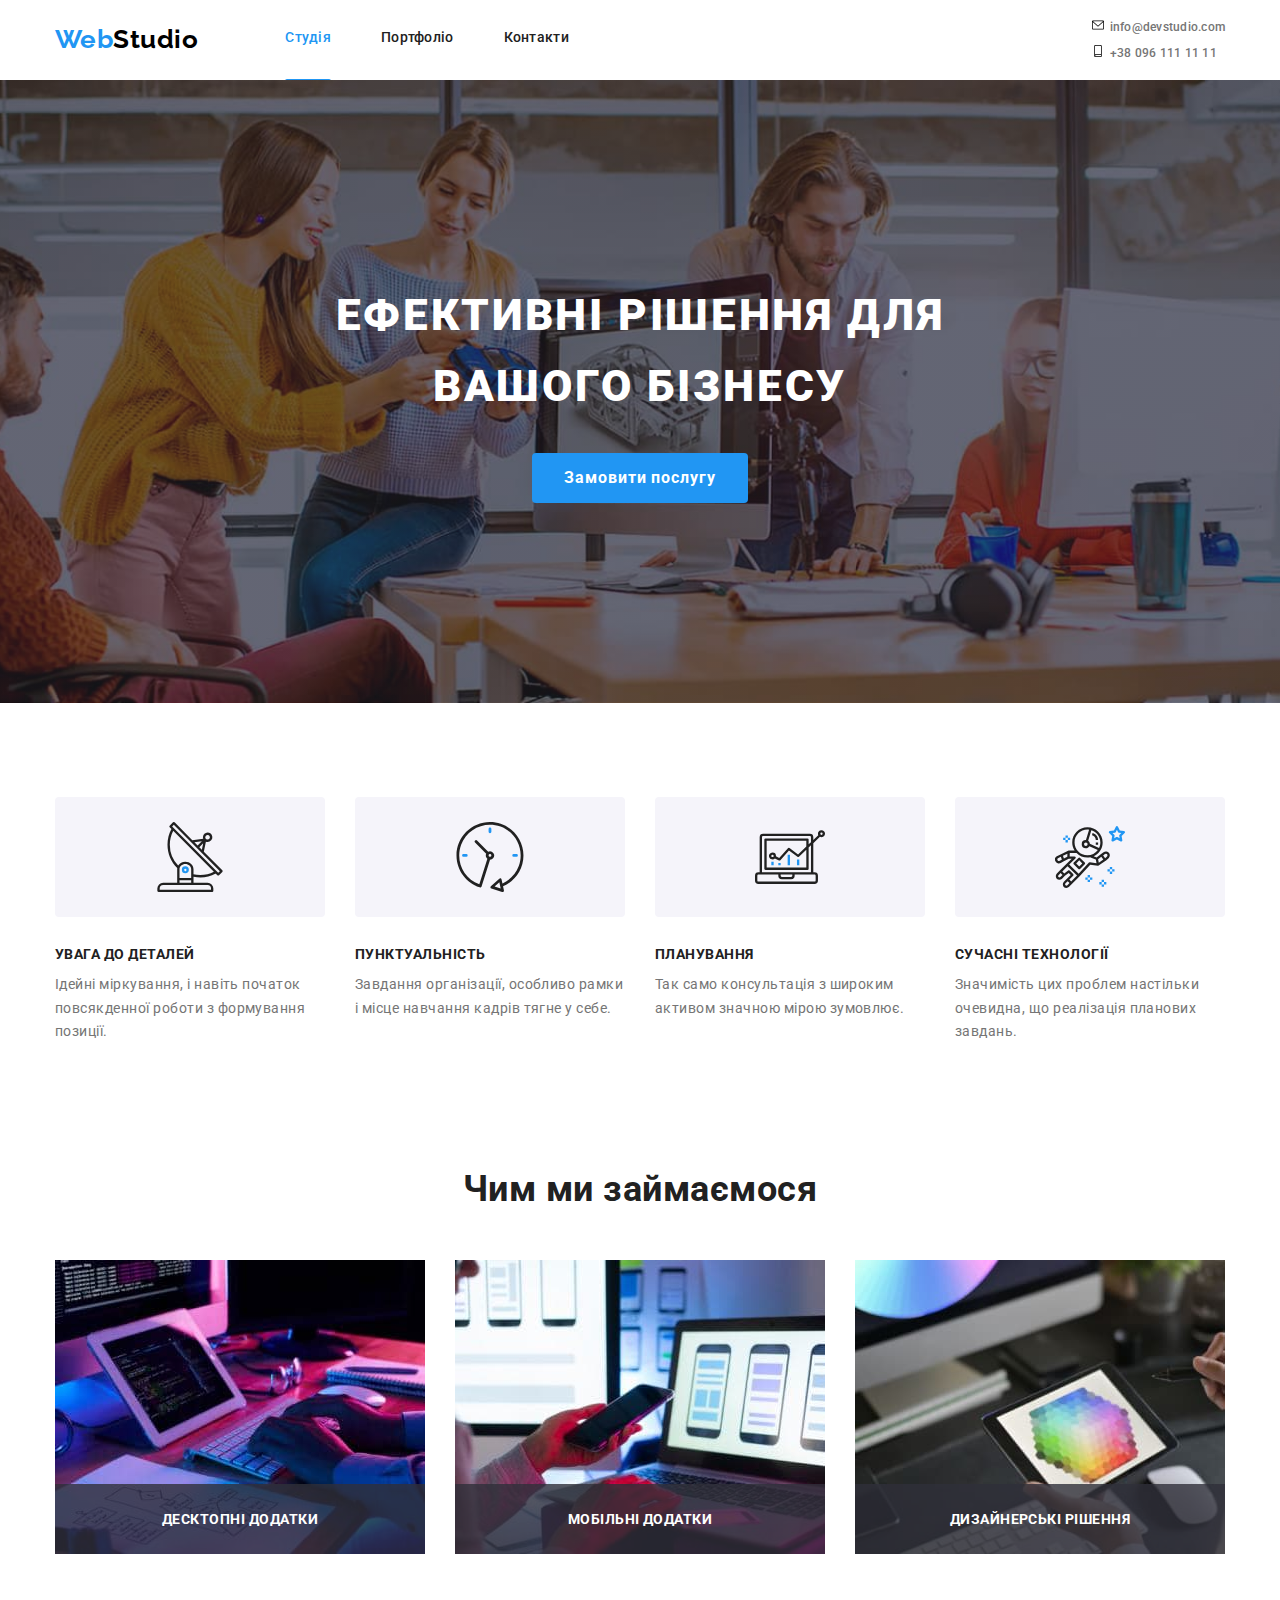
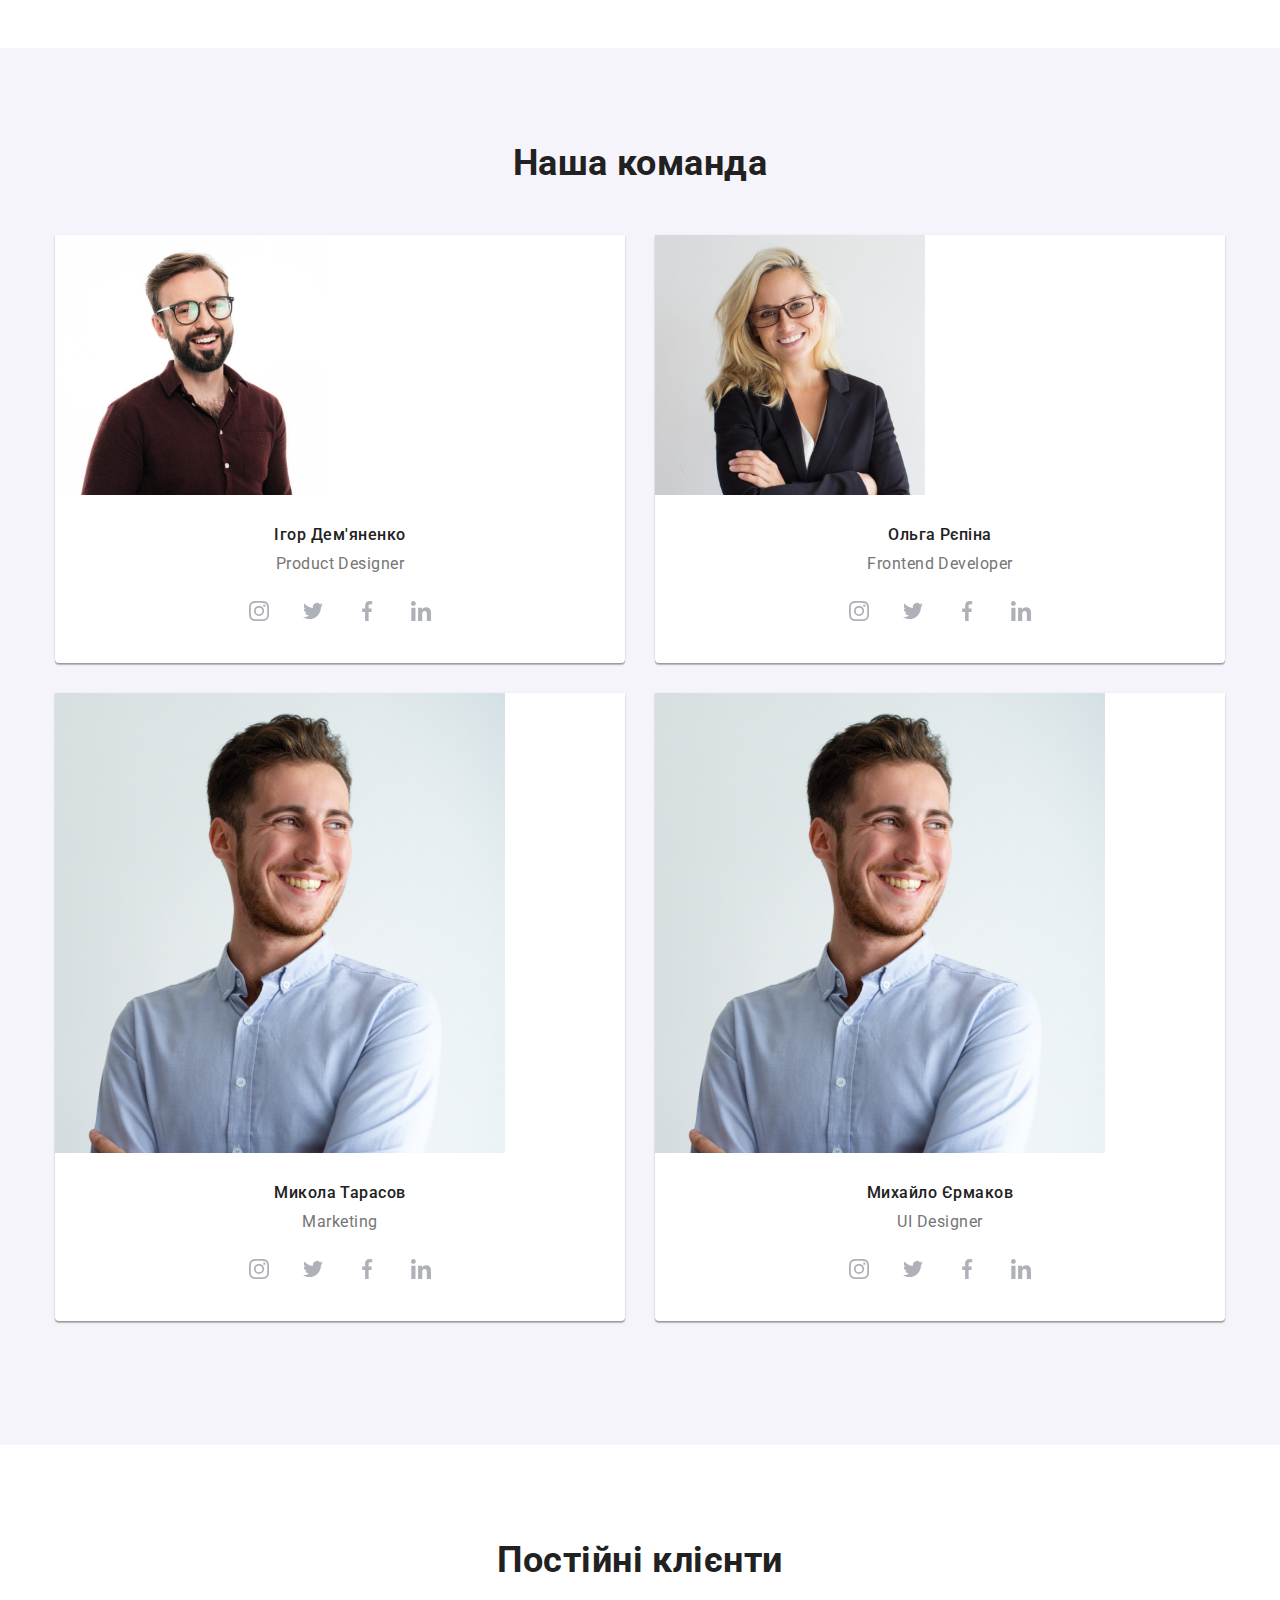
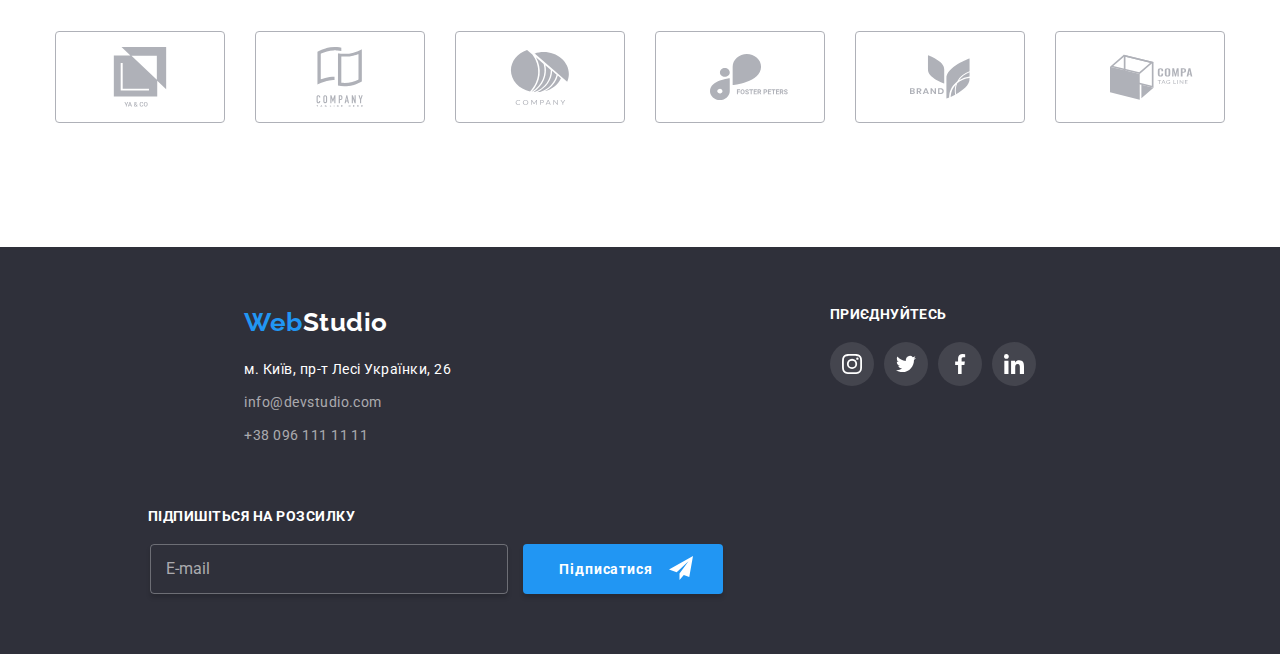
==== commit 69b0498d: "tablet 2" ====
--- a/index.html
+++ b/index.html
@@ -413,59 +413,61 @@
 	<!-- #footer -->
 	<footer class="footer">
 		<div class="container ">
-			<div class="address-container">
-				<a class="logo footer__logo" href="/"><span class="logo-span">Web</span>Studio</a>
-				<!-- #address -->
-				<address class="address">
-
-					<ul class="address-list lists">
-						<li class="address-list__item">
-							<a class="maplink" href="https://goo.gl/maps/gcyHWEu6hnRkyXLD7" target="_blank">м. Київ, пр-т Лесі
-								Українки,
-								26</a>
-						</li>
-						<li class="address-list__item">
-							<a class="address-list__contact " href="mailto:info@devstudio.com">info@devstudio.com</a>
-						</li>
-						<li class="address-list__item">
-							<a class="address-list__contact " href="tel:+380961111111 ">+38 096 111 11 11</a>
+			<div class="footer__tablet-group">
+				<div class="address-container">
+					<a class="logo footer__logo" href="/"><span class="logo-span">Web</span>Studio</a>
+					<!-- #address -->
+					<address class="address">
+
+						<ul class="address-list lists">
+							<li class="address-list__item">
+								<a class="maplink" href="https://goo.gl/maps/gcyHWEu6hnRkyXLD7" target="_blank">м. Київ, пр-т Лесі
+									Українки,
+									26</a>
+							</li>
+							<li class="address-list__item">
+								<a class="address-list__contact " href="mailto:info@devstudio.com">info@devstudio.com</a>
+							</li>
+							<li class="address-list__item">
+								<a class="address-list__contact " href="tel:+380961111111 ">+38 096 111 11 11</a>
+							</li>
+						</ul>
+					</address>
+				</div>
+
+				<div class="footer-social">
+					<p class="footer-social__title">Приєднуйтесь</p>
+					<ul class="social-links__list lists">
+						<li class="social-links__item footer-social__item">
+							<a class="social-links__link" href="#">
+								<svg class="social-links__icon" width="20" height="20">
+									<use href="./images/icons.svg#icon-instagram"></use>
+								</svg>
+							</a>
+						</li>
+						<li class="social-links__item footer-social__item">
+							<a class="social-links__link" href="#">
+								<svg class="social-links__icon" width="20" height="20">
+									<use href="./images/icons.svg#icon-twitter"></use>
+								</svg>
+							</a>
+						</li>
+						<li class="social-links__item footer-social__item">
+							<a class="social-links__link" href="#">
+								<svg class="social-links__icon" width="20" height="20">
+									<use href="./images/icons.svg#icon-facebook"></use>
+								</svg>
+							</a>
+						</li>
+						<li class="social-links__item footer-social__item">
+							<a class="social-links__link" href="#">
+								<svg class="social-links__icon" width="20" height="20">
+									<use href="./images/icons.svg#icon-linkedin"></use>
+								</svg>
+							</a>
 						</li>
 					</ul>
-				</address>
-			</div>
-
-			<div class="footer-social">
-				<p class="footer-social__title">Приєднуйтесь</p>
-				<ul class="social-links__list lists">
-					<li class="social-links__item footer-social__item">
-						<a class="social-links__link" href="#">
-							<svg class="social-links__icon" width="20" height="20">
-								<use href="./images/icons.svg#icon-instagram"></use>
-							</svg>
-						</a>
-					</li>
-					<li class="social-links__item footer-social__item">
-						<a class="social-links__link" href="#">
-							<svg class="social-links__icon" width="20" height="20">
-								<use href="./images/icons.svg#icon-twitter"></use>
-							</svg>
-						</a>
-					</li>
-					<li class="social-links__item footer-social__item">
-						<a class="social-links__link" href="#">
-							<svg class="social-links__icon" width="20" height="20">
-								<use href="./images/icons.svg#icon-facebook"></use>
-							</svg>
-						</a>
-					</li>
-					<li class="social-links__item footer-social__item">
-						<a class="social-links__link" href="#">
-							<svg class="social-links__icon" width="20" height="20">
-								<use href="./images/icons.svg#icon-linkedin"></use>
-							</svg>
-						</a>
-					</li>
-				</ul>
+				</div>
 			</div>
 
 			<form class="form-send" action="">
--- a/css/main.min.css
+++ b/css/main.min.css
@@ -1 +1 @@
-body{background-color:var(--primary-background-color);font-family:"Roboto",sans-serif;color:var(--primary-text-color);letter-spacing:.03em}.lists{margin:0;padding:0;list-style:none}.section{padding-top:60px;padding-bottom:60px}@media(min-width: 1200px){.section{padding-top:94px;padding-bottom:94px}}.section__title{margin-bottom:50px;font-weight:700;font-size:28px;line-height:1.17;text-align:center;color:var(--title-text-color)}@media(min-width: 1200px){.section__title{font-size:36px}}.icon{display:inline-block}img{display:block;max-width:100%}h1,h2,h3,h4,h5,h6,p{margin:0;padding:0}:root{--title-text-color: #212121;--primary-text-color: #757575;--secondary-text-color: #ffffff;--link-text-color: rgba(255, 255, 255, 0.6);--button-text-color: #212121;--font-text-color: #000000;--icon-color: #afb1b8;--card-gap: 30px;--primary-font-size: 14px;--primary-letter-spacing: 0.03em;--secondary-letter-spacing: 0.06em;--border-color: #eeeeee;--hover-focus-color: #2196f3;--timing-function: cubic-bezier(0.4, 0, 0.2, 1);--primary-background-color: #ffffff;--secondary-background-color: #f5f4fa;--footer-hero-background-color: #2f303a;--button-background-color: #f5f4fa;--active-button-background-color: #2196f3}.container{margin-right:auto;margin-left:auto;padding-left:15px;padding-right:15px}@media(min-width: 480px){.container{width:480px}}@media(min-width: 768px){.container{width:768px}}@media(min-width: 1200px){.container{width:1200px}}.flex-container{display:-webkit-box;display:-ms-flexbox;display:flex;-webkit-box-align:center;-ms-flex-align:center;align-items:center}.address-container{margin-right:0;margin-bottom:60px}@media(min-width: 768px){.address-container{margin-right:70px}}.button{cursor:pointer;font-weight:700;line-height:1.88;text-align:center;letter-spacing:var(--secondary-letter-spacing);color:var(--secondary-text-color);background-color:var(--active-button-background-color);border:none;border-radius:4px;padding:10px 32px;-webkit-transition:background 250ms var(--timing-function);transition:background 250ms var(--timing-function);-webkit-transition:-webkit-box-shadow 250ms var(--timing-function);transition:-webkit-box-shadow 250ms var(--timing-function);transition:box-shadow 250ms var(--timing-function);transition:box-shadow 250ms var(--timing-function), -webkit-box-shadow 250ms var(--timing-function)}.modal__button{cursor:pointer;position:absolute;top:8px;right:8px;display:-webkit-box;display:-ms-flexbox;display:flex;-webkit-box-pack:center;-ms-flex-pack:center;justify-content:center;-webkit-box-align:center;-ms-flex-align:center;align-items:center;width:30px;height:30px;background-color:rgba(0,0,0,0);border:1px solid rgba(0,0,0,.1);border-radius:50%;-webkit-transition:fill 250ms var(--timing-function);transition:fill 250ms var(--timing-function)}.modal__button:hover{fill:var(--hover-focus-color)}.modal-form__button{cursor:pointer;display:block;margin:0 auto;width:200px;height:50px;font-weight:700;font-size:16px;line-height:1.9;text-align:center;letter-spacing:.06em;background-color:var(--active-button-background-color);color:var(--secondary-text-color);-webkit-box-shadow:0px 4px 4px rgba(0,0,0,.15);box-shadow:0px 4px 4px rgba(0,0,0,.15);border:0;border-radius:4px;-webkit-transition:background-color 250ms var(--timing-function);transition:background-color 250ms var(--timing-function)}.filter-list__button{border:none;border-radius:4px;padding:6px 22px;font-family:inherit;font-size:16px;font-weight:500;line-height:1.62;text-align:center;cursor:pointer;background-color:var(--button-background-color);color:var(--button-text-color);-webkit-transition:background-color 250ms var(--timing-function);transition:background-color 250ms var(--timing-function);-webkit-transition:-webkit-box-shadow 250ms var(--timing-function);transition:-webkit-box-shadow 250ms var(--timing-function);transition:box-shadow 250ms var(--timing-function);transition:box-shadow 250ms var(--timing-function), -webkit-box-shadow 250ms var(--timing-function);-webkit-transition:color 250ms var(--timing-function);transition:color 250ms var(--timing-function)}.filter-list__button:hover,.filter-list__button:focus{background-color:var(--active-button-background-color);color:var(--secondary-text-color);-webkit-box-shadow:0px 3px 1px rgba(0,0,0,.1),0px 1px 2px rgba(0,0,0,.08),0px 2px 2px rgba(0,0,0,.12);box-shadow:0px 3px 1px rgba(0,0,0,.1),0px 1px 2px rgba(0,0,0,.08),0px 2px 2px rgba(0,0,0,.12)}.header{outline:1px solid #ececec}.navigation{height:60px;display:-webkit-box;display:-ms-flexbox;display:flex;-webkit-box-align:center;-ms-flex-align:center;align-items:center}@media(min-width: 767px){.navigation{height:80px;display:-webkit-box;display:-ms-flexbox;display:flex;-webkit-box-align:center;-ms-flex-align:center;align-items:center}}.navigation-list{margin-left:93px;display:-webkit-box;display:-ms-flexbox;display:flex;font-weight:500;font-size:var(--primary-font-size);line-height:1.14;letter-spacing:.02em}@media(max-width: 768px){.navigation-list{display:none}}.navigation-list__item+.navigation-list__item{margin-left:50px}.navigation-list__link{display:block;padding-top:32px;padding-bottom:32px;-webkit-transition:color 250ms var(--timing-function);transition:color 250ms var(--timing-function)}.navigation-list__link{text-decoration:none;color:var(--title-text-color)}.navigation-list__link--curent{color:var(--hover-focus-color)}.navigation-list__link--curent::after{position:relative;top:33px;content:"";display:block;border-bottom:4px solid var(--hover-focus-color);border-radius:2px}.navigation-list__link:hover,.navigation-list__link:focus{color:var(--hover-focus-color)}.navigation__burger-menu{padding:0;border:none;background-color:rgba(0,0,0,0);width:40px;height:40px;display:-webkit-box;display:-ms-flexbox;display:flex;-webkit-box-pack:center;-ms-flex-pack:center;justify-content:center;-webkit-box-align:center;-ms-flex-align:center;align-items:center;margin-left:auto}@media(min-width: 767px){.navigation__burger-menu{display:none}}.contacts-list{display:-webkit-box;display:-ms-flexbox;display:flex;margin-left:auto;font-weight:500;font-size:var(--primary-font-size);line-height:1.14;letter-spacing:.02em}@media(max-width: 768px){.contacts-list{display:none}}@media(min-width: 768px){.contacts-list{display:block;font-size:12px;padding-top:19px;padding-bottom:19px}}@media(min-width: 768px){.contacts-list__item:nth-child(1){margin-bottom:10px}}.contacts-list__link{display:block;text-decoration:none;color:var(--primary-text-color);-webkit-transition:color 250ms var(--timing-function);transition:color 250ms var(--timing-function);-webkit-transition:fill 250ms var(--timing-function);transition:fill 250ms var(--timing-function)}.contacts-list__link:hover,.contacts-list__link:focus{color:var(--hover-focus-color);fill:var(--hover-focus-color)}.contacts-list__link__icon{margin-right:8px;fill:currentColor;vertical-align:middle}.logo{font-family:"Raleway",sans-serif;text-decoration:none;font-weight:700;font-size:26px;line-height:1.2;color:var(--font-text-color);-webkit-transition:color 250ms var(--timing-function);transition:color 250ms var(--timing-function)}.logo:hover,.logo:focus{color:var(--hover-focus-color)}.logo-span{color:var(--hover-focus-color)}.footer .logo{display:block;color:var(--secondary-text-color);margin-bottom:20px;-webkit-transition:color 250ms var(--timing-function);transition:color 250ms var(--timing-function)}.footer .logo:hover,.footer .logo:focus{color:var(--hover-focus-color)}.social-links__list{margin-left:-10px;display:-webkit-box;display:-ms-flexbox;display:flex;-webkit-box-pack:center;-ms-flex-pack:center;justify-content:center}.social-links__item{margin-left:10px;color:var(--icon-color);width:44px;height:44px;display:-webkit-box;display:-ms-flexbox;display:flex;-webkit-box-pack:center;-ms-flex-pack:center;justify-content:center;-webkit-box-align:center;-ms-flex-align:center;align-items:center;cursor:pointer;border-radius:50%;-webkit-transition:background-color 250ms var(--timing-function);transition:background-color 250ms var(--timing-function);-webkit-transition:color 250ms var(--timing-function);transition:color 250ms var(--timing-function)}.social-links__item:hover{background-color:var(--hover-focus-color);color:var(--secondary-text-color)}.social-links__link{padding:0;margin:0;color:inherit;text-decoration:none;font-size:0}.social-links__icon{fill:currentColor}.backdrop{position:fixed;top:0;left:0;width:100%;height:100%;background:rgba(0,0,0,.2);visibility:visible;opacity:1;-webkit-transition:opacity 250ms var(--timing-function);transition:opacity 250ms var(--timing-function);-webkit-transition:visibility 250ms var(--timing-function);transition:visibility 250ms var(--timing-function)}.backdrop.is-hidden{opacity:0;visibility:hidden;pointer-events:none}.backdrop.is-hidden .modal{-webkit-transform:translate(-50%, -50%) scale(0.9);transform:translate(-50%, -50%) scale(0.9);-webkit-transition:opacity 250ms var(--timing-function);transition:opacity 250ms var(--timing-function);-webkit-transition:visibility 250ms var(--timing-function);transition:visibility 250ms var(--timing-function);-webkit-transition:-webkit-transform 250ms var(--timing-function);transition:-webkit-transform 250ms var(--timing-function);transition:transform 250ms var(--timing-function);transition:transform 250ms var(--timing-function), -webkit-transform 250ms var(--timing-function)}.modal{position:absolute;left:50%;top:50%;width:528px;height:581px;padding:40px;z-index:3;background:var(--primary-background-color);-webkit-box-shadow:0px 1px 3px rgba(0,0,0,.12),0px 1px 1px rgba(0,0,0,.14),0px 2px 1px rgba(0,0,0,.2);box-shadow:0px 1px 3px rgba(0,0,0,.12),0px 1px 1px rgba(0,0,0,.14),0px 2px 1px rgba(0,0,0,.2);border-radius:4px;-webkit-transform:translate(-50%, -50%) scale(1);transform:translate(-50%, -50%) scale(1);-webkit-transition:-webkit-transform 250ms var(--timing-function);transition:-webkit-transform 250ms var(--timing-function);transition:transform 250ms var(--timing-function);transition:transform 250ms var(--timing-function), -webkit-transform 250ms var(--timing-function)}.modal-group{width:100%;height:100%}.modal-form__title{margin-bottom:12px;font-weight:700;font-size:20px;line-height:1.15;text-align:center;color:var(--title-text-color)}.modal-form__label{display:block;font-weight:400;font-size:12px;line-height:1.2;letter-spacing:.01em;margin-bottom:4px;color:var(--primary-text-color)}.modal-group__input{display:block;position:relative;padding-left:38px;padding-right:10px;margin-bottom:10px;width:448px;height:40px;border:1px solid rgba(33,33,33,.2);border-radius:4px;outline:none}.modal-group__input{display:block;position:relative;padding-left:38px;padding-right:10px;margin-bottom:10px;width:448px;height:40px;border:1px solid rgba(33,33,33,.2);border-radius:4px;outline:none}.modal-group__input:focus{border-color:var(--active-button-background-color)}.modal-group__input:focus+.modal-group__icon{fill:var(--hover-focus-color)}.modal-group{position:relative}.modal-group__icon{position:absolute;top:50%;left:14px;-webkit-transform:translateY(-50%);transform:translateY(-50%)}.modal-form__textarea{font-family:inherit;border:1px solid rgba(33,33,33,.2);border-radius:4px;resize:none;width:448px;height:120px;padding:12px;font-size:12px;margin-bottom:20px;outline:none}.modal-form__textarea:focus{border-color:var(--active-button-background-color)}.modal-form__textarea::-webkit-input-placeholder{margin-bottom:20px;font-weight:400;font-size:12px;line-height:14px;letter-spacing:.01em;color:rgba(117,117,117,.5)}.modal-form__textarea::-moz-placeholder{margin-bottom:20px;font-weight:400;font-size:12px;line-height:14px;letter-spacing:.01em;color:rgba(117,117,117,.5)}.modal-form__textarea:-ms-input-placeholder{margin-bottom:20px;font-weight:400;font-size:12px;line-height:14px;letter-spacing:.01em;color:rgba(117,117,117,.5)}.modal-form__textarea::-ms-input-placeholder{margin-bottom:20px;font-weight:400;font-size:12px;line-height:14px;letter-spacing:.01em;color:rgba(117,117,117,.5)}.modal-form__textarea::placeholder{margin-bottom:20px;font-weight:400;font-size:12px;line-height:14px;letter-spacing:.01em;color:rgba(117,117,117,.5)}.modal-form__checkbox{position:absolute;-webkit-appearance:none;-moz-appearance:none;appearance:none}.modal-form__box{position:relative;display:inline-block;width:16px;height:15px;border-radius:4px;border:2px solid var(--button-text-color);vertical-align:middle}.modal-form__box-icon{opacity:0;position:absolute;top:-2px;left:-2px;height:15px;width:16px}.modal-form__checkbox:checked+.modal-form__box>.modal-form__box-icon{border-radius:4px;background-color:var(--active-button-background-color);opacity:1}.modal-form__checkbox-text{display:inline;font-size:14px;line-height:1.7;color:var(--primary-text-color);margin-bottom:30px}.modal-form__link{color:var(--active-button-background-color)}.modal-form__link:hover{color:#2d73ac}.modal-form__button:focus,.modal-form__button:hover{border:0;background-color:#188ce8}.check{display:inline-block;margin-bottom:20px}@media(min-width: 1200px){.form-send{max-width:570px;margin-left:93px}}@media(max-width: 1200px){.form-send{max-width:450px}}.form-send__text{font-weight:700;font-size:var(--primary-font-size);text-transform:uppercase;color:var(--secondary-text-color);margin-bottom:20px}.form-group{display:-webkit-box;display:-ms-flexbox;display:flex;-webkit-box-pack:justify;-ms-flex-pack:justify;justify-content:space-between;border:none;padding:0}@media(max-width: 1200px){.form-group{display:block}}.form-group__email{display:inline-block;margin-right:15px;padding-left:15px;padding-top:15px;padding-bottom:15px;width:358px;border:1px solid rgba(255,255,255,.3);-webkit-box-shadow:0px 4px 4px rgba(0,0,0,.15);box-shadow:0px 4px 4px rgba(0,0,0,.15);border-radius:4px;background-color:rgba(0,0,0,0);color:var(--secondary-text-color)}@media(max-width: 1200px){.form-group__email{margin-right:0;width:100%;margin-bottom:20px}}.form-group__email::-webkit-input-placeholder{color:rgba(255,255,255,.6)}.form-group__email::-moz-placeholder{color:rgba(255,255,255,.6)}.form-group__email:-ms-input-placeholder{color:rgba(255,255,255,.6)}.form-group__email::-ms-input-placeholder{color:rgba(255,255,255,.6)}.form-group__email::placeholder{color:rgba(255,255,255,.6)}.form-group__submit{cursor:pointer;position:relative;width:200px;height:50px;padding-right:62px;padding-left:28px;-webkit-box-shadow:0px 4px 4px rgba(0,0,0,.15);box-shadow:0px 4px 4px rgba(0,0,0,.15);border:none;border-radius:4px;background-color:var(--active-button-background-color);font-weight:700;font-size:var(--primary-font-size);letter-spacing:.06em;color:var(--secondary-text-color);-webkit-transition:background 250ms var(--timing-function);transition:background 250ms var(--timing-function);-webkit-transition:-webkit-box-shadow 250ms var(--timing-function);transition:-webkit-box-shadow 250ms var(--timing-function);transition:box-shadow 250ms var(--timing-function);transition:box-shadow 250ms var(--timing-function), -webkit-box-shadow 250ms var(--timing-function)}.form-group__submit:hover,.form-group__submit:focus{background:#188ce8;-webkit-box-shadow:0px 4px 4px rgba(0,0,0,.15);box-shadow:0px 4px 4px rgba(0,0,0,.15)}.form-group__icon{position:absolute;display:block;top:25%;right:15%}.hero{position:relative;margin:0 auto;text-align:center;max-width:1600px;padding-top:200px;padding-bottom:200px;background-image:-webkit-gradient(linear, left top, right top, from(rgba(47, 48, 58, 0.4)), to(rgba(47, 48, 58, 0.4))),url("../images/bgi.jpg");background-image:linear-gradient(to right, rgba(47, 48, 58, 0.4), rgba(47, 48, 58, 0.4)),url("../images/bgi.jpg");background-position:center;background-repeat:no-repeat;background-size:cover}@media(max-width: 1200px){.hero{padding-top:118px;padding-bottom:118px}}.hero__title{max-width:360px;margin:0px auto 30px auto;color:var(--secondary-text-color);font-weight:900;font-size:26px;line-height:1.62;letter-spacing:var(--secondary-letter-spacing);text-transform:uppercase}@media(min-width: 1200px){.hero__title{max-width:696px;font-size:44px}}.hero .button:hover,.hero .button:focus{background:#188ce8;-webkit-box-shadow:0px 4px 4px rgba(0,0,0,.15);box-shadow:0px 4px 4px rgba(0,0,0,.15)}.services{padding-top:0}@media(max-width: 1200px){.services{display:none}}.services-group{position:relative;z-index:-1}.services-group__text{margin:0;height:70px;width:100%;position:absolute;bottom:0;left:0;display:-webkit-box;display:-ms-flexbox;display:flex;-webkit-box-pack:center;-ms-flex-pack:center;justify-content:center;-webkit-box-align:center;-ms-flex-align:center;align-items:center;font-weight:700;font-size:14px;line-height:1.2;text-transform:uppercase;color:var(--secondary-text-color);background:rgba(47,48,58,.8)}.services-list{display:-webkit-box;display:-ms-flexbox;display:flex;-ms-flex-wrap:wrap;flex-wrap:wrap;margin-left:calc(-1*var(--card-gap))}.services-list__item{-ms-flex-preferred-size:calc(33.3333333333% - var(--card-gap));flex-basis:calc(33.3333333333% - var(--card-gap));margin-left:var(--card-gap)}.benefits-title{position:absolute;white-space:nowrap;width:1px;height:1px;overflow:hidden;border:0;padding:0;clip:rect(0 0 0 0);-webkit-clip-path:inset(50%);clip-path:inset(50%);margin:-1px}@media(min-width: 768px){.benefits-list{display:-webkit-box;display:-ms-flexbox;display:flex;-ms-flex-wrap:wrap;flex-wrap:wrap;margin-left:calc(-1*var(--card-gap))}}.benefits-list__item{margin-bottom:30px}@media(min-width: 768px){.benefits-list__item{-ms-flex-preferred-size:calc(50% - var(--card-gap));flex-basis:calc(50% - var(--card-gap));margin-left:var(--card-gap)}}@media(min-width: 1200px){.benefits-list__item{-ms-flex-preferred-size:calc(25% - var(--card-gap));flex-basis:calc(25% - var(--card-gap));margin-left:var(--card-gap)}}.benefits-list__title{margin-bottom:10px;font-weight:700;font-size:var(--primary-font-size);line-height:1.14;text-transform:uppercase;color:var(--title-text-color)}@media(max-width: 768px){.benefits-list__title{text-align:center}}.benefits-list__text{font-size:var(--primary-font-size);line-height:1.71}.benefits-group{display:-webkit-box;display:-ms-flexbox;display:flex;-webkit-box-pack:center;-ms-flex-pack:center;justify-content:center;-webkit-box-align:center;-ms-flex-align:center;align-items:center;width:100%;height:120px;background-color:var(--button-background-color);border-radius:4px;text-align:center;margin-bottom:30px}@media(min-width: 1200px){.benefits-group{width:270px}}.team{background-color:var(--secondary-background-color)}.team-group{padding-top:30px;padding-bottom:24px;text-align:center}@media(min-width: 1200px){.team-group{padding-top:30px;padding-bottom:30px}}.team-group__title{font-size:16px;margin-bottom:10px;font-weight:500;line-height:1.19;color:var(--title-text-color)}.team-group__subtitle{margin:0;margin-bottom:16px;line-height:1.19}.team-list{display:-webkit-box;display:-ms-flexbox;display:flex;-ms-flex-wrap:wrap;flex-wrap:wrap;margin-left:calc(-1*var(--card-gap))}@media(min-width: 320px){.team-list{display:block}}@media(min-width: 768px){.team-list{display:-webkit-box;display:-ms-flexbox;display:flex}}.team-list__item{-ms-flex-preferred-size:calc(25% - var(--card-gap));flex-basis:calc(25% - var(--card-gap));margin-left:var(--card-gap);border-radius:0px 0px 4px 4px;-webkit-box-shadow:0px 1px 3px rgba(0,0,0,.12),0px 1px 1px rgba(0,0,0,.14),0px 2px 1px rgba(0,0,0,.2);box-shadow:0px 1px 3px rgba(0,0,0,.12),0px 1px 1px rgba(0,0,0,.14),0px 2px 1px rgba(0,0,0,.2);background-color:var(--secondary-text-color)}@media(max-width: 768px){.team-list__item{margin-bottom:30px}}@media(min-width: 768px){.team-list__item{margin-bottom:30px;-ms-flex-preferred-size:calc(50% - var(--card-gap));flex-basis:calc(50% - var(--card-gap))}}.client-group__list{display:-webkit-box;display:-ms-flexbox;display:flex;-ms-flex-wrap:wrap;flex-wrap:wrap;margin-left:calc(-1*var(--card-gap))}@media(max-width: 480px){.client-group__list{-ms-flex-preferred-size:50%;flex-basis:50%}}.client-group__item{-ms-flex-preferred-size:calc(50% - var(--card-gap));flex-basis:calc(50% - var(--card-gap));height:92px;margin-bottom:var(--card-gap);margin-left:var(--card-gap)}@media(max-width: 1200px){.client-group__item{-ms-flex-preferred-size:calc(33.3333333333% - var(--card-gap));flex-basis:calc(33.3333333333% - var(--card-gap));margin-left:var(--card-gap)}}@media(min-width: 1200px){.client-group__item{-ms-flex-preferred-size:calc(16.6666666667% - var(--card-gap));flex-basis:calc(16.6666666667% - var(--card-gap));margin-left:var(--card-gap)}}.client-group__link{display:-webkit-box;display:-ms-flexbox;display:flex;-webkit-box-pack:center;-ms-flex-pack:center;justify-content:center;-webkit-box-align:center;-ms-flex-align:center;align-items:center;width:100%;height:100%;color:var(--icon-color);border:1px solid #afb1b8;border-radius:4px;-webkit-transition:color 250ms var(--timing-function);transition:color 250ms var(--timing-function);-webkit-transition:border 250ms var(--timing-function);transition:border 250ms var(--timing-function)}.client-group__link:hover,.client-group__link:focus{color:var(--hover-focus-color);border:1px solid var(--hover-focus-color)}.client-group__icon{fill:currentColor}.footer{text-align:center;background-color:var(--footer-hero-background-color);width:100%;padding-top:60px;padding-bottom:60px}@media(max-width: 1200px){.footer-social{margin-bottom:60px}}.footer-social__title{font-size:var(--primary-font-size);font-weight:700;line-height:1.1;letter-spacing:.03em;text-transform:uppercase;color:var(--secondary-text-color);margin-bottom:20px}.footer-social__item{background-color:rgba(255,255,255,.1);color:#fff;-webkit-transition:color 250ms var(--timing-function);transition:color 250ms var(--timing-function);-webkit-transition:background-color 250ms var(--timing-function);transition:background-color 250ms var(--timing-function)}.footer-social__item:hover{background-color:var(--hover-focus-color);color:var(--secondary-text-color)}.maplink{display:block;text-decoration:none;font-size:var(--primary-font-size);line-height:1.71;color:var(--secondary-text-color);-webkit-transition:color 250ms var(--timing-function);transition:color 250ms var(--timing-function)}.maplink:hover,.maplink:focus{color:var(--hover-focus-color)}.address-list{margin-bottom:-9px;font-style:normal}.address-list__contact{display:block;text-decoration:none;padding-top:0;padding-bottom:0;margin-left:0;font-weight:400;font-size:var(--primary-font-size);line-height:1.71;color:var(--link-text-color);-webkit-transition:color 250ms var(--timing-function);transition:color 250ms var(--timing-function)}.address-list__contact:hover,.address-list__contact:focus{color:var(--hover-focus-color)}.address-list__item{margin-bottom:9px}.filter-title{position:absolute;white-space:nowrap;width:1px;height:1px;overflow:hidden;border:0;padding:0;clip:rect(0 0 0 0);-webkit-clip-path:inset(50%);clip-path:inset(50%);margin:-1px}.filter-list{display:-webkit-box;display:-ms-flexbox;display:flex;-webkit-box-pack:center;-ms-flex-pack:center;justify-content:center;margin-bottom:50px}.filter-list__item{margin-left:8px}.portfolio-list{display:-webkit-box;display:-ms-flexbox;display:flex;-ms-flex-wrap:wrap;flex-wrap:wrap;margin-left:calc(-1*var(--card-gap));margin-bottom:calc(-1*var(--card-gap))}.portfolio-list__item{position:relative;-ms-flex-preferred-size:calc(33.3333333333% - var(--card-gap));flex-basis:calc(33.3333333333% - var(--card-gap));margin-bottom:var(--card-gap);margin-left:var(--card-gap)}.portfolio-list__link{display:block;text-decoration:none;color:var(--primary-text-color);-webkit-transition:-webkit-box-shadow 250ms var(--timing-function);transition:-webkit-box-shadow 250ms var(--timing-function);transition:box-shadow 250ms var(--timing-function);transition:box-shadow 250ms var(--timing-function), -webkit-box-shadow 250ms var(--timing-function)}.portfolio-list__link:hover,.portfolio-list__link:focus{-webkit-box-shadow:0px 1px 1px rgba(0,0,0,.12),0px 4px 4px rgba(0,0,0,.06),1px 4px 6px rgba(0,0,0,.16);box-shadow:0px 1px 1px rgba(0,0,0,.12),0px 4px 4px rgba(0,0,0,.06),1px 4px 6px rgba(0,0,0,.16)}.thumb{position:relative;overflow:hidden}.thumb__text{margin:0;padding:0;padding:63px 24px;position:absolute;top:0;left:0;height:100%;display:-webkit-box;display:-ms-flexbox;display:flex;-webkit-box-pack:center;-ms-flex-pack:center;justify-content:center;-webkit-box-align:center;-ms-flex-align:center;align-items:center;font-size:18px;line-height:1.6;color:var(--secondary-text-color);background-color:rgba(33,150,243,.9);-webkit-transform:translateY(100%);transform:translateY(100%);-webkit-transition:-webkit-transform 250ms var(--timing-function);transition:-webkit-transform 250ms var(--timing-function);transition:transform 250ms var(--timing-function);transition:transform 250ms var(--timing-function), -webkit-transform 250ms var(--timing-function)}.portfolio-list__link:hover .thumb__text,.portfolio-list__link:focus .thumb__text{-webkit-transform:translateY(0);transform:translateY(0)}.portfolio-group{padding-top:20px;padding-bottom:24px;padding-left:24px;padding-right:24px;border-bottom:1px solid var(--border-color);border-right:1px solid var(--border-color);border-left:1px solid var(--border-color)}.portfolio-group__title{margin-bottom:4px;color:var(--title-text-color);font-weight:700;font-size:18px;line-height:2;letter-spacing:var(--secondary-letter-spacing)}.portfolio-group__text{line-height:1.88}/*# sourceMappingURL=main.min.css.map */+body{background-color:var(--primary-background-color);font-family:"Roboto",sans-serif;color:var(--primary-text-color);letter-spacing:.03em}.lists{margin:0;padding:0;list-style:none}.section{padding-top:60px;padding-bottom:60px}@media(min-width: 1200px){.section{padding-top:94px;padding-bottom:94px}}.section__title{margin-bottom:50px;font-weight:700;font-size:28px;line-height:1.17;text-align:center;color:var(--title-text-color)}@media(min-width: 1200px){.section__title{font-size:36px}}.icon{display:inline-block}img{display:block;max-width:100%}h1,h2,h3,h4,h5,h6,p{margin:0;padding:0}:root{--title-text-color: #212121;--primary-text-color: #757575;--secondary-text-color: #ffffff;--link-text-color: rgba(255, 255, 255, 0.6);--button-text-color: #212121;--font-text-color: #000000;--icon-color: #afb1b8;--card-gap: 30px;--primary-font-size: 14px;--primary-letter-spacing: 0.03em;--secondary-letter-spacing: 0.06em;--border-color: #eeeeee;--hover-focus-color: #2196f3;--timing-function: cubic-bezier(0.4, 0, 0.2, 1);--primary-background-color: #ffffff;--secondary-background-color: #f5f4fa;--footer-hero-background-color: #2f303a;--button-background-color: #f5f4fa;--active-button-background-color: #2196f3}.container{margin-right:auto;margin-left:auto;padding-left:15px;padding-right:15px}@media(min-width: 480px){.container{width:480px}}@media(min-width: 768px){.container{width:768px}}@media(min-width: 1200px){.container{width:1200px}}.flex-container{display:-webkit-box;display:-ms-flexbox;display:flex;-webkit-box-align:center;-ms-flex-align:center;align-items:center}.address-container{margin-right:0;margin-bottom:60px}@media(min-width: 768px){.address-container{margin:0}}.button{cursor:pointer;font-weight:700;line-height:1.88;text-align:center;letter-spacing:var(--secondary-letter-spacing);color:var(--secondary-text-color);background-color:var(--active-button-background-color);border:none;border-radius:4px;padding:10px 32px;-webkit-transition:background 250ms var(--timing-function);transition:background 250ms var(--timing-function);-webkit-transition:-webkit-box-shadow 250ms var(--timing-function);transition:-webkit-box-shadow 250ms var(--timing-function);transition:box-shadow 250ms var(--timing-function);transition:box-shadow 250ms var(--timing-function), -webkit-box-shadow 250ms var(--timing-function)}.modal__button{cursor:pointer;position:absolute;top:8px;right:8px;display:-webkit-box;display:-ms-flexbox;display:flex;-webkit-box-pack:center;-ms-flex-pack:center;justify-content:center;-webkit-box-align:center;-ms-flex-align:center;align-items:center;width:30px;height:30px;background-color:rgba(0,0,0,0);border:1px solid rgba(0,0,0,.1);border-radius:50%;-webkit-transition:fill 250ms var(--timing-function);transition:fill 250ms var(--timing-function)}.modal__button:hover{fill:var(--hover-focus-color)}.modal-form__button{cursor:pointer;display:block;margin:0 auto;width:200px;height:50px;font-weight:700;font-size:16px;line-height:1.9;text-align:center;letter-spacing:.06em;background-color:var(--active-button-background-color);color:var(--secondary-text-color);-webkit-box-shadow:0px 4px 4px rgba(0,0,0,.15);box-shadow:0px 4px 4px rgba(0,0,0,.15);border:0;border-radius:4px;-webkit-transition:background-color 250ms var(--timing-function);transition:background-color 250ms var(--timing-function)}.filter-list__button{border:none;border-radius:4px;padding:6px 22px;font-family:inherit;font-size:16px;font-weight:500;line-height:1.62;text-align:center;cursor:pointer;background-color:var(--button-background-color);color:var(--button-text-color);-webkit-transition:background-color 250ms var(--timing-function);transition:background-color 250ms var(--timing-function);-webkit-transition:-webkit-box-shadow 250ms var(--timing-function);transition:-webkit-box-shadow 250ms var(--timing-function);transition:box-shadow 250ms var(--timing-function);transition:box-shadow 250ms var(--timing-function), -webkit-box-shadow 250ms var(--timing-function);-webkit-transition:color 250ms var(--timing-function);transition:color 250ms var(--timing-function)}.filter-list__button:hover,.filter-list__button:focus{background-color:var(--active-button-background-color);color:var(--secondary-text-color);-webkit-box-shadow:0px 3px 1px rgba(0,0,0,.1),0px 1px 2px rgba(0,0,0,.08),0px 2px 2px rgba(0,0,0,.12);box-shadow:0px 3px 1px rgba(0,0,0,.1),0px 1px 2px rgba(0,0,0,.08),0px 2px 2px rgba(0,0,0,.12)}.header{outline:1px solid #ececec}.navigation{height:60px;display:-webkit-box;display:-ms-flexbox;display:flex;-webkit-box-align:center;-ms-flex-align:center;align-items:center}@media(min-width: 768px){.navigation{height:80px;-webkit-box-align:center;-ms-flex-align:center;align-items:center}}@media(min-width: 1200px){.navigation{-webkit-box-pack:justify;-ms-flex-pack:justify;justify-content:space-between}}.navigation-list{margin-left:93px;display:-webkit-box;display:-ms-flexbox;display:flex;font-weight:500;font-size:var(--primary-font-size);line-height:1.14;letter-spacing:.02em}@media(max-width: 767px){.navigation-list{display:none}}@media(min-width: 1200px){.navigation-list{margin-left:87px;margin-right:97px}}.navigation-list__item+.navigation-list__item{margin-left:50px}.navigation-list__link{display:block;padding-top:32px;padding-bottom:32px;-webkit-transition:color 250ms var(--timing-function);transition:color 250ms var(--timing-function)}.navigation-list__link{text-decoration:none;color:var(--title-text-color)}.navigation-list__link--curent{color:var(--hover-focus-color)}.navigation-list__link--curent::after{position:relative;top:33px;content:"";display:block;border-bottom:4px solid var(--hover-focus-color);border-radius:2px}.navigation-list__link:hover,.navigation-list__link:focus{color:var(--hover-focus-color)}.navigation__burger-menu{padding:0;border:none;background-color:rgba(0,0,0,0);width:40px;height:40px;display:-webkit-box;display:-ms-flexbox;display:flex;-webkit-box-pack:center;-ms-flex-pack:center;justify-content:center;-webkit-box-align:center;-ms-flex-align:center;align-items:center;margin-left:auto}@media(min-width: 768px){.navigation__burger-menu{display:none}}.contacts-list{display:-webkit-box;display:-ms-flexbox;display:flex;margin-left:auto;font-weight:500;font-size:var(--primary-font-size);line-height:1.14;letter-spacing:.02em}@media(max-width: 768px){.contacts-list{display:none}}@media(min-width: 768px){.contacts-list{display:block;font-size:12px;padding-top:19px;padding-bottom:19px}}@media(min-width: 768px){.contacts-list__item:nth-child(1){margin-bottom:10px}}.contacts-list__link{display:block;text-decoration:none;color:var(--primary-text-color);-webkit-transition:color 250ms var(--timing-function);transition:color 250ms var(--timing-function);-webkit-transition:fill 250ms var(--timing-function);transition:fill 250ms var(--timing-function)}.contacts-list__link:hover,.contacts-list__link:focus{color:var(--hover-focus-color);fill:var(--hover-focus-color)}.contacts-list__link__icon{margin-right:8px;fill:currentColor;vertical-align:middle}.logo{font-family:"Raleway",sans-serif;text-decoration:none;font-weight:700;font-size:26px;line-height:1.2;color:var(--font-text-color);-webkit-transition:color 250ms var(--timing-function);transition:color 250ms var(--timing-function)}.logo:hover,.logo:focus{color:var(--hover-focus-color)}.logo-span{color:var(--hover-focus-color)}.footer .logo{display:block;color:var(--secondary-text-color);margin-bottom:20px;-webkit-transition:color 250ms var(--timing-function);transition:color 250ms var(--timing-function)}.footer .logo:hover,.footer .logo:focus{color:var(--hover-focus-color)}.social-links__list{margin-left:-10px;display:-webkit-box;display:-ms-flexbox;display:flex;-webkit-box-pack:center;-ms-flex-pack:center;justify-content:center}.social-links__item{margin-left:10px;color:var(--icon-color);width:44px;height:44px;display:-webkit-box;display:-ms-flexbox;display:flex;-webkit-box-pack:center;-ms-flex-pack:center;justify-content:center;-webkit-box-align:center;-ms-flex-align:center;align-items:center;cursor:pointer;border-radius:50%;-webkit-transition:background-color 250ms var(--timing-function);transition:background-color 250ms var(--timing-function);-webkit-transition:color 250ms var(--timing-function);transition:color 250ms var(--timing-function)}.social-links__item:hover{background-color:var(--hover-focus-color);color:var(--secondary-text-color)}.social-links__link{padding:0;margin:0;color:inherit;text-decoration:none;font-size:0}.social-links__icon{fill:currentColor}.backdrop{position:fixed;top:0;left:0;width:100%;height:100%;background:rgba(0,0,0,.2);visibility:visible;opacity:1;-webkit-transition:opacity 250ms var(--timing-function);transition:opacity 250ms var(--timing-function);-webkit-transition:visibility 250ms var(--timing-function);transition:visibility 250ms var(--timing-function)}.backdrop.is-hidden{opacity:0;visibility:hidden;pointer-events:none}.backdrop.is-hidden .modal{-webkit-transform:translate(-50%, -50%) scale(0.9);transform:translate(-50%, -50%) scale(0.9);-webkit-transition:opacity 250ms var(--timing-function);transition:opacity 250ms var(--timing-function);-webkit-transition:visibility 250ms var(--timing-function);transition:visibility 250ms var(--timing-function);-webkit-transition:-webkit-transform 250ms var(--timing-function);transition:-webkit-transform 250ms var(--timing-function);transition:transform 250ms var(--timing-function);transition:transform 250ms var(--timing-function), -webkit-transform 250ms var(--timing-function)}.modal{position:absolute;left:50%;top:50%;width:528px;height:581px;padding:40px;z-index:3;background:var(--primary-background-color);-webkit-box-shadow:0px 1px 3px rgba(0,0,0,.12),0px 1px 1px rgba(0,0,0,.14),0px 2px 1px rgba(0,0,0,.2);box-shadow:0px 1px 3px rgba(0,0,0,.12),0px 1px 1px rgba(0,0,0,.14),0px 2px 1px rgba(0,0,0,.2);border-radius:4px;-webkit-transform:translate(-50%, -50%) scale(1);transform:translate(-50%, -50%) scale(1);-webkit-transition:-webkit-transform 250ms var(--timing-function);transition:-webkit-transform 250ms var(--timing-function);transition:transform 250ms var(--timing-function);transition:transform 250ms var(--timing-function), -webkit-transform 250ms var(--timing-function)}.modal-group{width:100%;height:100%}.modal-form__title{margin-bottom:12px;font-weight:700;font-size:20px;line-height:1.15;text-align:center;color:var(--title-text-color)}.modal-form__label{display:block;font-weight:400;font-size:12px;line-height:1.2;letter-spacing:.01em;margin-bottom:4px;color:var(--primary-text-color)}.modal-group__input{display:block;position:relative;padding-left:38px;padding-right:10px;margin-bottom:10px;width:448px;height:40px;border:1px solid rgba(33,33,33,.2);border-radius:4px;outline:none}.modal-group__input{display:block;position:relative;padding-left:38px;padding-right:10px;margin-bottom:10px;width:448px;height:40px;border:1px solid rgba(33,33,33,.2);border-radius:4px;outline:none}.modal-group__input:focus{border-color:var(--active-button-background-color)}.modal-group__input:focus+.modal-group__icon{fill:var(--hover-focus-color)}.modal-group{position:relative}.modal-group__icon{position:absolute;top:50%;left:14px;-webkit-transform:translateY(-50%);transform:translateY(-50%)}.modal-form__textarea{font-family:inherit;border:1px solid rgba(33,33,33,.2);border-radius:4px;resize:none;width:448px;height:120px;padding:12px;font-size:12px;margin-bottom:20px;outline:none}.modal-form__textarea:focus{border-color:var(--active-button-background-color)}.modal-form__textarea::-webkit-input-placeholder{margin-bottom:20px;font-weight:400;font-size:12px;line-height:14px;letter-spacing:.01em;color:rgba(117,117,117,.5)}.modal-form__textarea::-moz-placeholder{margin-bottom:20px;font-weight:400;font-size:12px;line-height:14px;letter-spacing:.01em;color:rgba(117,117,117,.5)}.modal-form__textarea:-ms-input-placeholder{margin-bottom:20px;font-weight:400;font-size:12px;line-height:14px;letter-spacing:.01em;color:rgba(117,117,117,.5)}.modal-form__textarea::-ms-input-placeholder{margin-bottom:20px;font-weight:400;font-size:12px;line-height:14px;letter-spacing:.01em;color:rgba(117,117,117,.5)}.modal-form__textarea::placeholder{margin-bottom:20px;font-weight:400;font-size:12px;line-height:14px;letter-spacing:.01em;color:rgba(117,117,117,.5)}.modal-form__checkbox{position:absolute;-webkit-appearance:none;-moz-appearance:none;appearance:none}.modal-form__box{position:relative;display:inline-block;width:16px;height:15px;border-radius:4px;border:2px solid var(--button-text-color);vertical-align:middle}.modal-form__box-icon{opacity:0;position:absolute;top:-2px;left:-2px;height:15px;width:16px}.modal-form__checkbox:checked+.modal-form__box>.modal-form__box-icon{border-radius:4px;background-color:var(--active-button-background-color);opacity:1}.modal-form__checkbox-text{display:inline;font-size:14px;line-height:1.7;color:var(--primary-text-color);margin-bottom:30px}.modal-form__link{color:var(--active-button-background-color)}.modal-form__link:hover{color:#2d73ac}.modal-form__button:focus,.modal-form__button:hover{border:0;background-color:#188ce8}.check{display:inline-block;margin-bottom:20px}@media(min-width: 1200px){.form-send{max-width:570px;margin-left:93px}}@media(max-width: 1200px){.form-send{max-width:450px;margin:auto}}.form-send__text{font-weight:700;font-size:var(--primary-font-size);text-transform:uppercase;color:var(--secondary-text-color);margin-bottom:20px}.form-group{display:-webkit-box;display:-ms-flexbox;display:flex;-webkit-box-pack:justify;-ms-flex-pack:justify;justify-content:space-between;border:none;padding:0}@media(max-width: 1200px){.form-group{display:block}}.form-group__email{display:inline-block;margin-right:15px;padding-left:15px;padding-top:15px;padding-bottom:15px;border:1px solid rgba(255,255,255,.3);-webkit-box-shadow:0px 4px 4px rgba(0,0,0,.15);box-shadow:0px 4px 4px rgba(0,0,0,.15);border-radius:4px;background-color:rgba(0,0,0,0);color:var(--secondary-text-color)}@media(max-width: 1200px){.form-group__email{margin-right:0;width:100%;margin-bottom:20px}}@media(min-width: 1200px){.form-group__email{width:358px}}.form-group__email::-webkit-input-placeholder{color:rgba(255,255,255,.6)}.form-group__email::-moz-placeholder{color:rgba(255,255,255,.6)}.form-group__email:-ms-input-placeholder{color:rgba(255,255,255,.6)}.form-group__email::-ms-input-placeholder{color:rgba(255,255,255,.6)}.form-group__email::placeholder{color:rgba(255,255,255,.6)}.form-group__submit{cursor:pointer;position:relative;width:200px;height:50px;padding-right:62px;padding-left:28px;-webkit-box-shadow:0px 4px 4px rgba(0,0,0,.15);box-shadow:0px 4px 4px rgba(0,0,0,.15);border:none;border-radius:4px;background-color:var(--active-button-background-color);font-weight:700;font-size:var(--primary-font-size);letter-spacing:.06em;color:var(--secondary-text-color);-webkit-transition:background 250ms var(--timing-function);transition:background 250ms var(--timing-function);-webkit-transition:-webkit-box-shadow 250ms var(--timing-function);transition:-webkit-box-shadow 250ms var(--timing-function);transition:box-shadow 250ms var(--timing-function);transition:box-shadow 250ms var(--timing-function), -webkit-box-shadow 250ms var(--timing-function)}.form-group__submit:hover,.form-group__submit:focus{background:#188ce8;-webkit-box-shadow:0px 4px 4px rgba(0,0,0,.15);box-shadow:0px 4px 4px rgba(0,0,0,.15)}.form-group__icon{position:absolute;display:block;top:25%;right:15%}.hero{position:relative;margin:0 auto;text-align:center;max-width:1600px;padding-top:200px;padding-bottom:200px;background-image:-webkit-gradient(linear, left top, right top, from(rgba(47, 48, 58, 0.4)), to(rgba(47, 48, 58, 0.4))),url("../images/bgi.jpg");background-image:linear-gradient(to right, rgba(47, 48, 58, 0.4), rgba(47, 48, 58, 0.4)),url("../images/bgi.jpg");background-position:center;background-repeat:no-repeat;background-size:cover}@media(max-width: 1200px){.hero{padding-top:118px;padding-bottom:118px}}.hero__title{max-width:360px;margin:0px auto 30px auto;color:var(--secondary-text-color);font-weight:900;font-size:26px;line-height:1.62;letter-spacing:var(--secondary-letter-spacing);text-transform:uppercase}@media(min-width: 1200px){.hero__title{max-width:696px;font-size:44px}}.hero .button:hover,.hero .button:focus{background:#188ce8;-webkit-box-shadow:0px 4px 4px rgba(0,0,0,.15);box-shadow:0px 4px 4px rgba(0,0,0,.15)}.services{padding-top:0}@media(max-width: 1200px){.services{display:none}}.services-group{position:relative;z-index:-1}.services-group__text{margin:0;height:70px;width:100%;position:absolute;bottom:0;left:0;display:-webkit-box;display:-ms-flexbox;display:flex;-webkit-box-pack:center;-ms-flex-pack:center;justify-content:center;-webkit-box-align:center;-ms-flex-align:center;align-items:center;font-weight:700;font-size:14px;line-height:1.2;text-transform:uppercase;color:var(--secondary-text-color);background:rgba(47,48,58,.8)}.services-list{display:-webkit-box;display:-ms-flexbox;display:flex;-ms-flex-wrap:wrap;flex-wrap:wrap;margin-left:calc(-1*var(--card-gap))}.services-list__item{-ms-flex-preferred-size:calc(33.3333333333% - var(--card-gap));flex-basis:calc(33.3333333333% - var(--card-gap));margin-left:var(--card-gap)}.benefits-title{position:absolute;white-space:nowrap;width:1px;height:1px;overflow:hidden;border:0;padding:0;clip:rect(0 0 0 0);-webkit-clip-path:inset(50%);clip-path:inset(50%);margin:-1px}@media(min-width: 768px){.benefits-list{display:-webkit-box;display:-ms-flexbox;display:flex;-ms-flex-wrap:wrap;flex-wrap:wrap;margin-left:calc(-1*var(--card-gap))}}.benefits-list__item{margin-bottom:30px}@media(min-width: 768px){.benefits-list__item{-ms-flex-preferred-size:calc(50% - var(--card-gap));flex-basis:calc(50% - var(--card-gap));margin-left:var(--card-gap)}}@media(min-width: 1200px){.benefits-list__item{-ms-flex-preferred-size:calc(25% - var(--card-gap));flex-basis:calc(25% - var(--card-gap));margin-left:var(--card-gap)}}.benefits-list__title{margin-bottom:10px;font-weight:700;font-size:var(--primary-font-size);line-height:1.14;text-transform:uppercase;color:var(--title-text-color)}@media(max-width: 767px){.benefits-list__title{text-align:center}}.benefits-list__text{font-size:var(--primary-font-size);line-height:1.71}.benefits-group{display:-webkit-box;display:-ms-flexbox;display:flex;-webkit-box-pack:center;-ms-flex-pack:center;justify-content:center;-webkit-box-align:center;-ms-flex-align:center;align-items:center;width:100%;height:120px;background-color:var(--button-background-color);border-radius:4px;text-align:center;margin-bottom:30px}@media(min-width: 1200px){.benefits-group{width:270px}}.team{background-color:var(--secondary-background-color)}.team-group{padding-top:30px;padding-bottom:24px;text-align:center}@media(min-width: 1200px){.team-group{padding-top:30px;padding-bottom:30px}}.team-group__title{font-size:16px;margin-bottom:10px;font-weight:500;line-height:1.19;color:var(--title-text-color)}.team-group__subtitle{margin:0;margin-bottom:16px;line-height:1.19}.team-list{display:-webkit-box;display:-ms-flexbox;display:flex;-ms-flex-wrap:wrap;flex-wrap:wrap;margin-left:calc(-1*var(--card-gap))}@media(min-width: 320px){.team-list{display:block}}@media(min-width: 768px){.team-list{display:-webkit-box;display:-ms-flexbox;display:flex}}.team-list__item{-ms-flex-preferred-size:calc(25% - var(--card-gap));flex-basis:calc(25% - var(--card-gap));margin-left:var(--card-gap);border-radius:0px 0px 4px 4px;-webkit-box-shadow:0px 1px 3px rgba(0,0,0,.12),0px 1px 1px rgba(0,0,0,.14),0px 2px 1px rgba(0,0,0,.2);box-shadow:0px 1px 3px rgba(0,0,0,.12),0px 1px 1px rgba(0,0,0,.14),0px 2px 1px rgba(0,0,0,.2);background-color:var(--secondary-text-color)}@media(max-width: 768px){.team-list__item{margin-bottom:30px}}@media(min-width: 768px){.team-list__item{margin-bottom:30px;-ms-flex-preferred-size:calc(50% - var(--card-gap));flex-basis:calc(50% - var(--card-gap))}}.client-group__list{display:-webkit-box;display:-ms-flexbox;display:flex;-ms-flex-wrap:wrap;flex-wrap:wrap;margin-left:calc(-1*var(--card-gap))}@media(max-width: 480px){.client-group__list{-ms-flex-preferred-size:calc(50% - var(--card-gap));flex-basis:calc(50% - var(--card-gap))}}.client-group__item{-ms-flex-preferred-size:calc(50% - var(--card-gap));flex-basis:calc(50% - var(--card-gap));height:92px;margin-bottom:var(--card-gap);margin-left:var(--card-gap)}@media(min-width: 768px){.client-group__item{-ms-flex-preferred-size:calc(33.3333333333% - var(--card-gap));flex-basis:calc(33.3333333333% - var(--card-gap));margin-left:var(--card-gap)}}@media(min-width: 1200px){.client-group__item{-ms-flex-preferred-size:calc(16.6666666667% - var(--card-gap));flex-basis:calc(16.6666666667% - var(--card-gap));margin-left:var(--card-gap)}}.client-group__link{display:-webkit-box;display:-ms-flexbox;display:flex;-webkit-box-pack:center;-ms-flex-pack:center;justify-content:center;-webkit-box-align:center;-ms-flex-align:center;align-items:center;width:100%;height:100%;color:var(--icon-color);border:1px solid #afb1b8;border-radius:4px;-webkit-transition:color 250ms var(--timing-function);transition:color 250ms var(--timing-function);-webkit-transition:border 250ms var(--timing-function);transition:border 250ms var(--timing-function)}.client-group__link:hover,.client-group__link:focus{color:var(--hover-focus-color);border:1px solid var(--hover-focus-color)}.client-group__icon{fill:currentColor}.footer{background-color:var(--footer-hero-background-color);width:100%;padding-top:60px;padding-bottom:60px}@media(max-width: 1200px){.footer{text-align:center}}@media(min-width: 768px){.footer__tablet-group{-ms-flex-pack:distribute;justify-content:space-around;display:-webkit-box;display:-ms-flexbox;display:flex;margin-bottom:60px}}@media(max-width: 768px){.footer-social{margin-bottom:60px}}@media(min-width: 768px){.footer-social{margin:0}}.footer-social__title{font-size:var(--primary-font-size);font-weight:700;line-height:1.1;letter-spacing:.03em;text-transform:uppercase;color:var(--secondary-text-color);margin-bottom:20px}.footer-social__item{background-color:rgba(255,255,255,.1);color:#fff;-webkit-transition:color 250ms var(--timing-function);transition:color 250ms var(--timing-function);-webkit-transition:background-color 250ms var(--timing-function);transition:background-color 250ms var(--timing-function)}.footer-social__item:hover{background-color:var(--hover-focus-color);color:var(--secondary-text-color)}.maplink{display:block;text-decoration:none;font-size:var(--primary-font-size);line-height:1.71;color:var(--secondary-text-color);-webkit-transition:color 250ms var(--timing-function);transition:color 250ms var(--timing-function)}.maplink:hover,.maplink:focus{color:var(--hover-focus-color)}.address-list{margin-bottom:-9px;font-style:normal}.address-list__contact{display:block;text-decoration:none;padding-top:0;padding-bottom:0;margin-left:0;font-weight:400;font-size:var(--primary-font-size);line-height:1.71;color:var(--link-text-color);-webkit-transition:color 250ms var(--timing-function);transition:color 250ms var(--timing-function)}.address-list__contact:hover,.address-list__contact:focus{color:var(--hover-focus-color)}.address-list__item{margin-bottom:9px}.filter-title{position:absolute;white-space:nowrap;width:1px;height:1px;overflow:hidden;border:0;padding:0;clip:rect(0 0 0 0);-webkit-clip-path:inset(50%);clip-path:inset(50%);margin:-1px}.filter-list{display:-webkit-box;display:-ms-flexbox;display:flex;-webkit-box-pack:center;-ms-flex-pack:center;justify-content:center;margin-bottom:50px}.filter-list__item{margin-left:8px}.portfolio-list{display:-webkit-box;display:-ms-flexbox;display:flex;-ms-flex-wrap:wrap;flex-wrap:wrap;margin-left:calc(-1*var(--card-gap));margin-bottom:calc(-1*var(--card-gap))}.portfolio-list__item{position:relative;-ms-flex-preferred-size:calc(33.3333333333% - var(--card-gap));flex-basis:calc(33.3333333333% - var(--card-gap));margin-bottom:var(--card-gap);margin-left:var(--card-gap)}.portfolio-list__link{display:block;text-decoration:none;color:var(--primary-text-color);-webkit-transition:-webkit-box-shadow 250ms var(--timing-function);transition:-webkit-box-shadow 250ms var(--timing-function);transition:box-shadow 250ms var(--timing-function);transition:box-shadow 250ms var(--timing-function), -webkit-box-shadow 250ms var(--timing-function)}.portfolio-list__link:hover,.portfolio-list__link:focus{-webkit-box-shadow:0px 1px 1px rgba(0,0,0,.12),0px 4px 4px rgba(0,0,0,.06),1px 4px 6px rgba(0,0,0,.16);box-shadow:0px 1px 1px rgba(0,0,0,.12),0px 4px 4px rgba(0,0,0,.06),1px 4px 6px rgba(0,0,0,.16)}.thumb{position:relative;overflow:hidden}.thumb__text{margin:0;padding:0;padding:63px 24px;position:absolute;top:0;left:0;height:100%;display:-webkit-box;display:-ms-flexbox;display:flex;-webkit-box-pack:center;-ms-flex-pack:center;justify-content:center;-webkit-box-align:center;-ms-flex-align:center;align-items:center;font-size:18px;line-height:1.6;color:var(--secondary-text-color);background-color:rgba(33,150,243,.9);-webkit-transform:translateY(100%);transform:translateY(100%);-webkit-transition:-webkit-transform 250ms var(--timing-function);transition:-webkit-transform 250ms var(--timing-function);transition:transform 250ms var(--timing-function);transition:transform 250ms var(--timing-function), -webkit-transform 250ms var(--timing-function)}.portfolio-list__link:hover .thumb__text,.portfolio-list__link:focus .thumb__text{-webkit-transform:translateY(0);transform:translateY(0)}.portfolio-group{padding-top:20px;padding-bottom:24px;padding-left:24px;padding-right:24px;border-bottom:1px solid var(--border-color);border-right:1px solid var(--border-color);border-left:1px solid var(--border-color)}.portfolio-group__title{margin-bottom:4px;color:var(--title-text-color);font-weight:700;font-size:18px;line-height:2;letter-spacing:var(--secondary-letter-spacing)}.portfolio-group__text{line-height:1.88}/*# sourceMappingURL=main.min.css.map */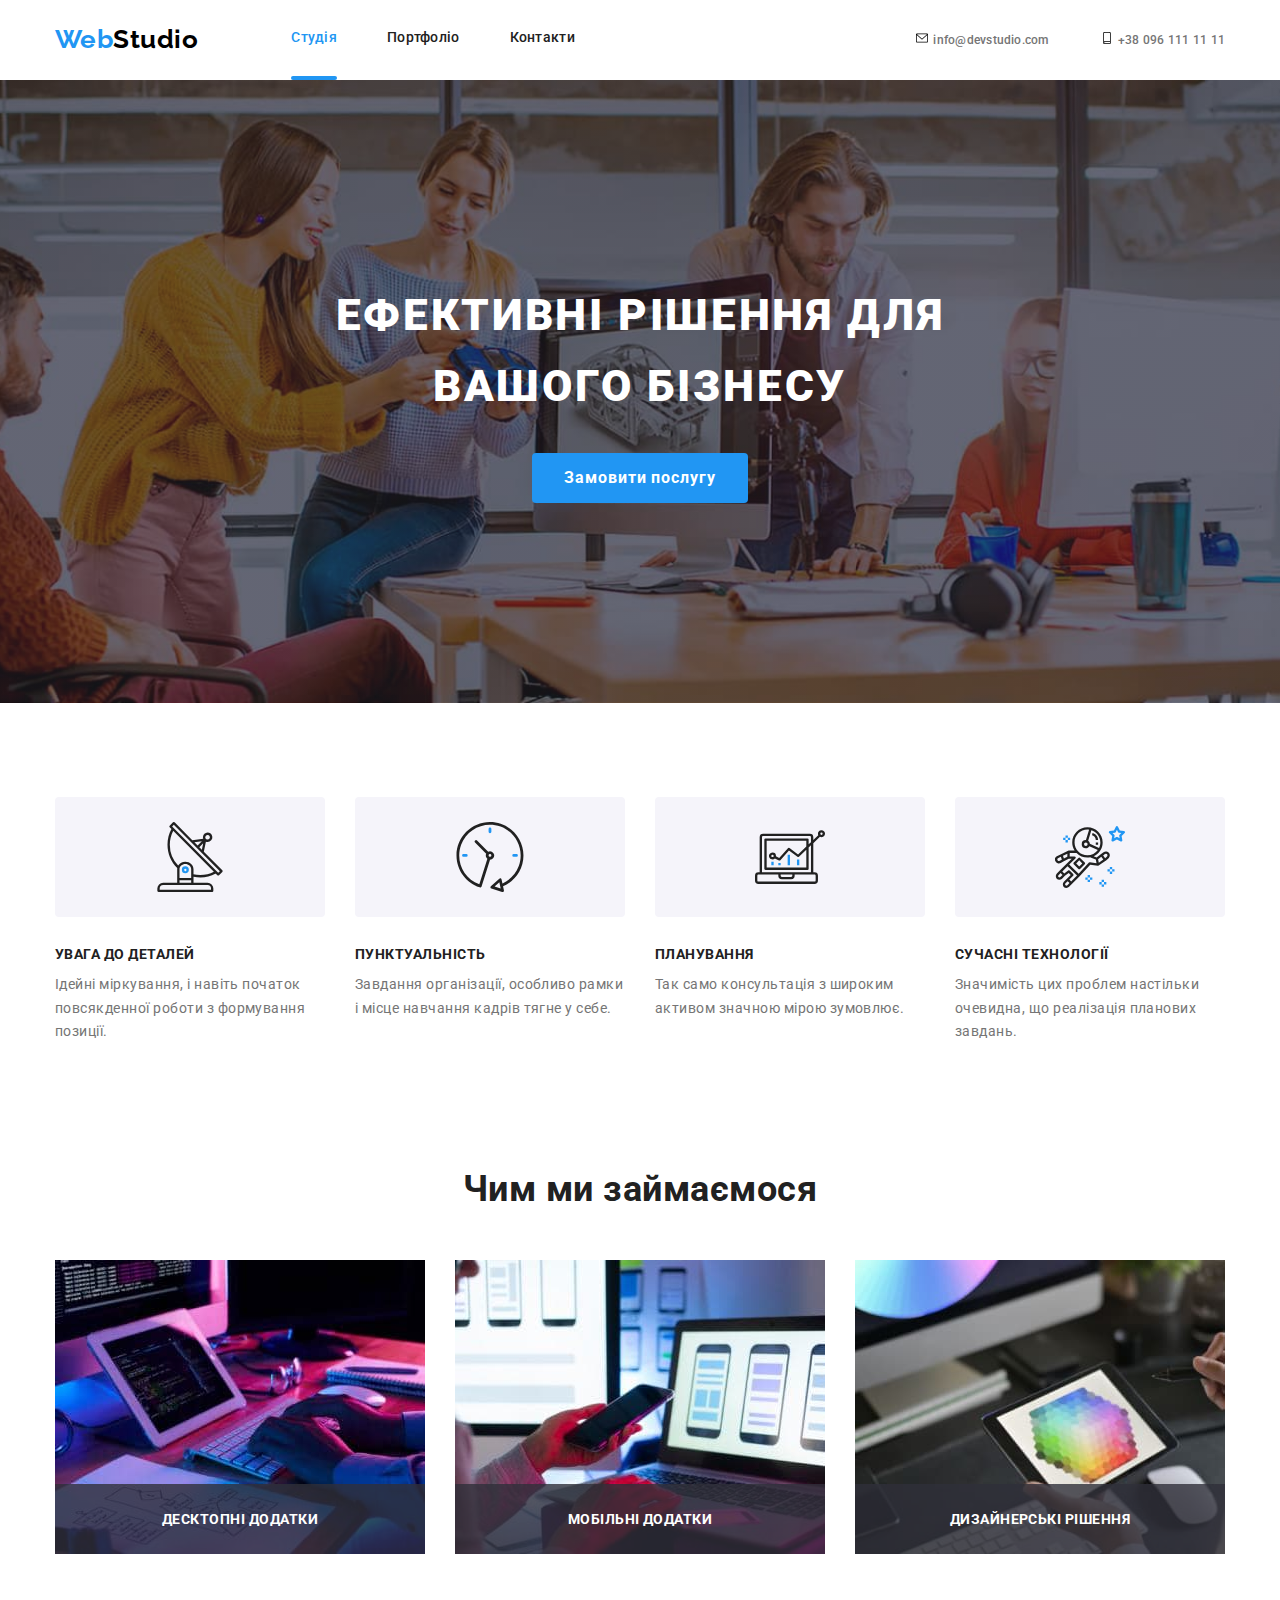
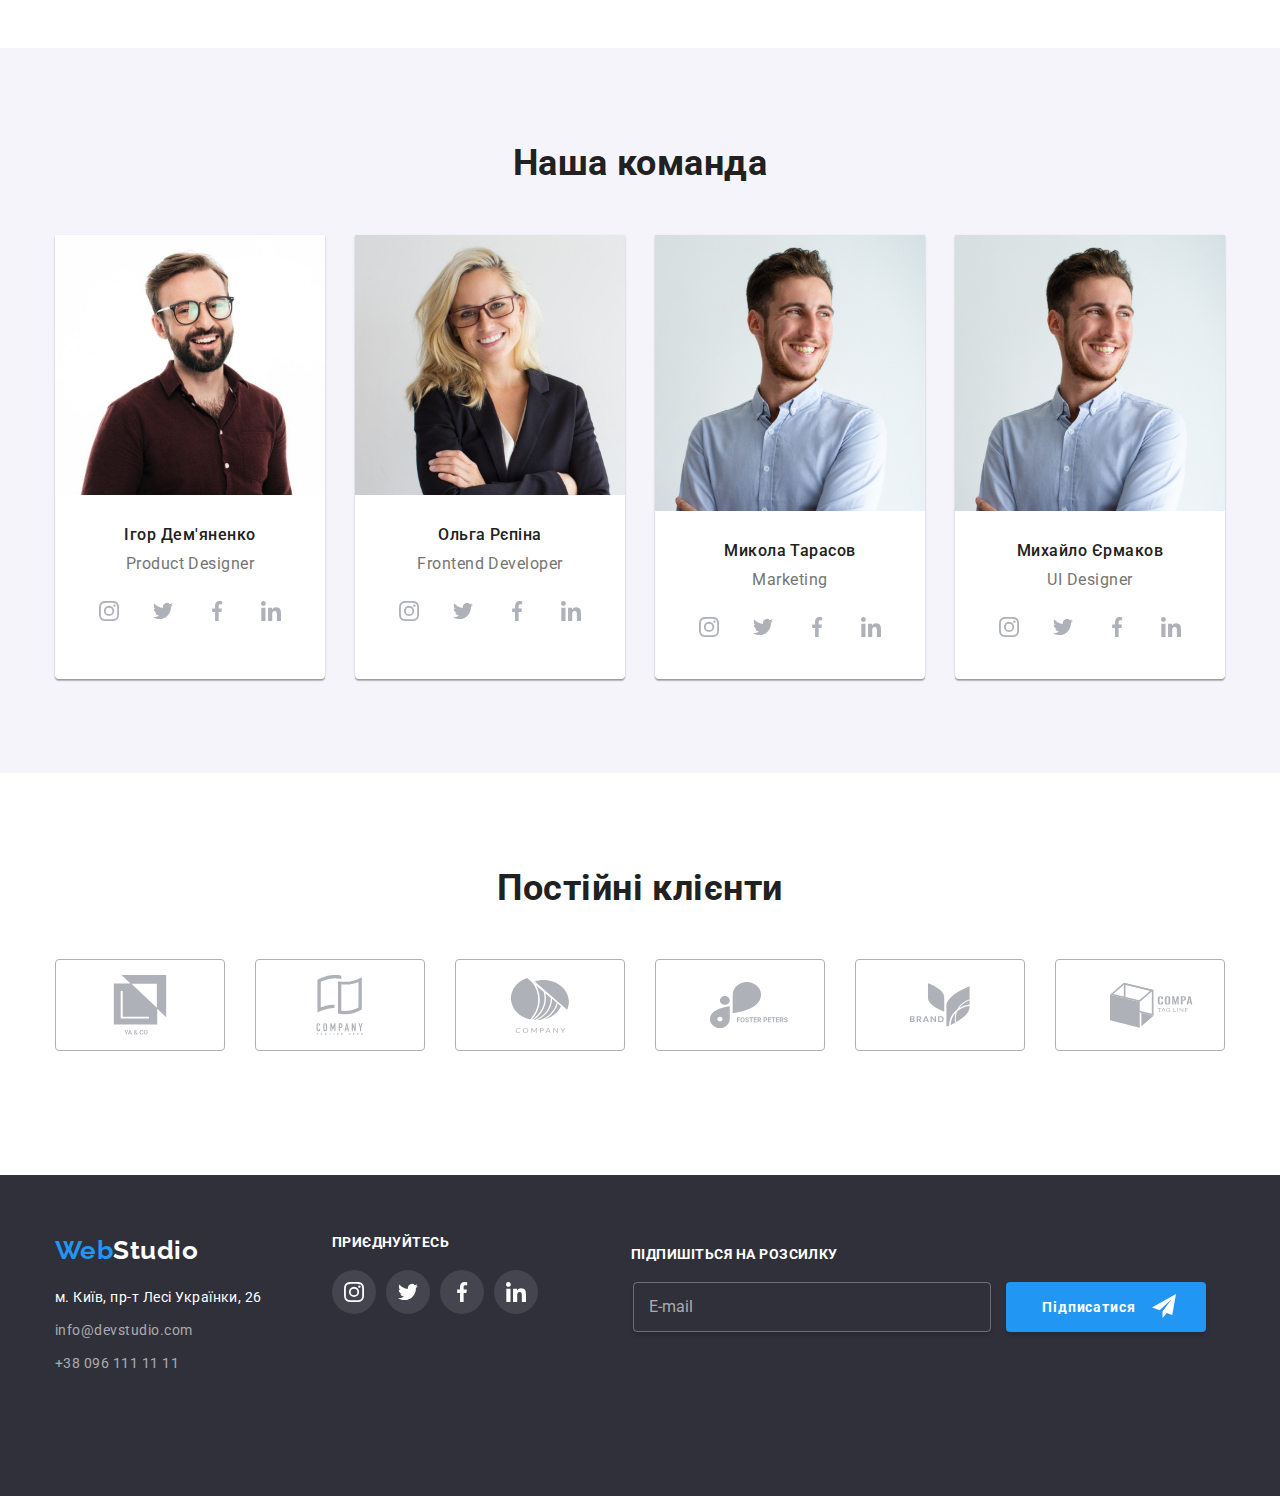
==== commit ae7c1431: "add mobile menu" ====
--- a/index.html
+++ b/index.html
@@ -28,44 +28,47 @@
 -->
 			<nav class="navigation">
 				<a class="logo" href="./index.html"><span class="logo-span">Web</span>Studio</a>
-				<button class="navigation__burger-menu">
+				<button type="button" class="menu-button js-open-menu js-close-menu" aria-expanded="false">
 					<svg class="navigation__burger-icon" width="24" height="16">
-						<use href=" ./images/icons.svg#icon-menu"></use>
-						<use href="./images/icons.svg#icon-close"></use>
+						<use class="icon-menu" aria-label="Перемикач меню" href=" ./images/icons.svg#icon-menu"></use>
+						<use class="icon-cross" href="./images/icons.svg#icon-close"></use>
 					</svg>
 				</button>
 				<!-- 
 	#list of navigation
  -->
-				<ul class="navigation-list lists">
-					<li class="navigation-list__item "><a class="navigation-list__link navigation-list__link--curent"
-							href="./index.html">Студія</a></li>
-					<li class="navigation-list__item "><a class="navigation-list__link" href="./portfolio.html">Портфоліо</a></li>
-					<li class="navigation-list__item "><a class="navigation-list__link" href="">Контакти</a></li>
-				</ul>
-
-				<!-- 
+				<div class="menu-container js-menu-container ">
+					<ul class="navigation-list lists">
+						<li class="navigation-list__item "><a class="navigation-list__link navigation-list__link--curent"
+								href="./index.html">Студія</a></li>
+						<li class="navigation-list__item "><a class="navigation-list__link" href="./portfolio.html">Портфоліо</a>
+						</li>
+						<li class="navigation-list__item "><a class="navigation-list__link" href="">Контакти</a></li>
+					</ul>
+
+					<!-- 
 	#contacts 
 -->
-				<ul class="contacts-list lists">
-					<li class="contacts-list__item">
-						<a class=" contacts-list__link" href="mailto:info@devstudio.com">
-							<svg class="contacts-list__icon icon" width="16" height="12">
-								<use href="./images/icons.svg#icon-envelope"></use>
-							</svg>
-							info@devstudio.com
-						</a>
-					</li>
-					<li class="contacts-list__item">
-						<a class="contacts-list__link" href="tel:+380961111111 ">
-							<svg class="contacts-list__icon icon" width="16" height="12">
-								<use href="./images/icons.svg#icon-smartphone"></use>
-							</svg>
-							+38 096 111 11 11
-						</a>
-					</li>
-				</ul>
+					<ul class="contacts-list lists">
+						<li class="contacts-list__item">
+							<a class=" contacts-list__link" href="mailto:info@devstudio.com">
+								<svg class="contacts-list__icon icon" width="16" height="12">
+									<use href="./images/icons.svg#icon-envelope"></use>
+								</svg>
+								info@devstudio.com
+							</a>
+						</li>
+						<li class="contacts-list__item">
+							<a class="contacts-list__link" href="tel:+380961111111 ">
+								<svg class="contacts-list__icon icon" width="16" height="12">
+									<use href="./images/icons.svg#icon-smartphone"></use>
+								</svg>
+								+38 096 111 11 11
+							</a>
+						</li>
+					</ul>
 			</nav>
+		</div>
 
 
 		</div>
@@ -547,6 +550,7 @@
 
 	</div>
 	<script src="./js/modal.js"></script>
+	<script src="./js/menu.js"></script>
 </body>
 
 </html>--- a/css/main.min.css
+++ b/css/main.min.css
@@ -1 +1 @@
-body{background-color:var(--primary-background-color);font-family:"Roboto",sans-serif;color:var(--primary-text-color);letter-spacing:.03em}.lists{margin:0;padding:0;list-style:none}.section{padding-top:60px;padding-bottom:60px}@media(min-width: 1200px){.section{padding-top:94px;padding-bottom:94px}}.section__title{margin-bottom:50px;font-weight:700;font-size:28px;line-height:1.17;text-align:center;color:var(--title-text-color)}@media(min-width: 1200px){.section__title{font-size:36px}}.icon{display:inline-block}img{display:block;max-width:100%}h1,h2,h3,h4,h5,h6,p{margin:0;padding:0}:root{--title-text-color: #212121;--primary-text-color: #757575;--secondary-text-color: #ffffff;--link-text-color: rgba(255, 255, 255, 0.6);--button-text-color: #212121;--font-text-color: #000000;--icon-color: #afb1b8;--card-gap: 30px;--primary-font-size: 14px;--primary-letter-spacing: 0.03em;--secondary-letter-spacing: 0.06em;--border-color: #eeeeee;--hover-focus-color: #2196f3;--timing-function: cubic-bezier(0.4, 0, 0.2, 1);--primary-background-color: #ffffff;--secondary-background-color: #f5f4fa;--footer-hero-background-color: #2f303a;--button-background-color: #f5f4fa;--active-button-background-color: #2196f3}.container{margin-right:auto;margin-left:auto;padding-left:15px;padding-right:15px}@media(min-width: 480px){.container{width:480px}}@media(min-width: 768px){.container{width:768px}}@media(min-width: 1200px){.container{width:1200px}}.flex-container{display:-webkit-box;display:-ms-flexbox;display:flex;-webkit-box-align:center;-ms-flex-align:center;align-items:center}.address-container{margin-right:0;margin-bottom:60px}@media(min-width: 768px){.address-container{margin:0}}.button{cursor:pointer;font-weight:700;line-height:1.88;text-align:center;letter-spacing:var(--secondary-letter-spacing);color:var(--secondary-text-color);background-color:var(--active-button-background-color);border:none;border-radius:4px;padding:10px 32px;-webkit-transition:background 250ms var(--timing-function);transition:background 250ms var(--timing-function);-webkit-transition:-webkit-box-shadow 250ms var(--timing-function);transition:-webkit-box-shadow 250ms var(--timing-function);transition:box-shadow 250ms var(--timing-function);transition:box-shadow 250ms var(--timing-function), -webkit-box-shadow 250ms var(--timing-function)}.modal__button{cursor:pointer;position:absolute;top:8px;right:8px;display:-webkit-box;display:-ms-flexbox;display:flex;-webkit-box-pack:center;-ms-flex-pack:center;justify-content:center;-webkit-box-align:center;-ms-flex-align:center;align-items:center;width:30px;height:30px;background-color:rgba(0,0,0,0);border:1px solid rgba(0,0,0,.1);border-radius:50%;-webkit-transition:fill 250ms var(--timing-function);transition:fill 250ms var(--timing-function)}.modal__button:hover{fill:var(--hover-focus-color)}.modal-form__button{cursor:pointer;display:block;margin:0 auto;width:200px;height:50px;font-weight:700;font-size:16px;line-height:1.9;text-align:center;letter-spacing:.06em;background-color:var(--active-button-background-color);color:var(--secondary-text-color);-webkit-box-shadow:0px 4px 4px rgba(0,0,0,.15);box-shadow:0px 4px 4px rgba(0,0,0,.15);border:0;border-radius:4px;-webkit-transition:background-color 250ms var(--timing-function);transition:background-color 250ms var(--timing-function)}.filter-list__button{border:none;border-radius:4px;padding:6px 22px;font-family:inherit;font-size:16px;font-weight:500;line-height:1.62;text-align:center;cursor:pointer;background-color:var(--button-background-color);color:var(--button-text-color);-webkit-transition:background-color 250ms var(--timing-function);transition:background-color 250ms var(--timing-function);-webkit-transition:-webkit-box-shadow 250ms var(--timing-function);transition:-webkit-box-shadow 250ms var(--timing-function);transition:box-shadow 250ms var(--timing-function);transition:box-shadow 250ms var(--timing-function), -webkit-box-shadow 250ms var(--timing-function);-webkit-transition:color 250ms var(--timing-function);transition:color 250ms var(--timing-function)}.filter-list__button:hover,.filter-list__button:focus{background-color:var(--active-button-background-color);color:var(--secondary-text-color);-webkit-box-shadow:0px 3px 1px rgba(0,0,0,.1),0px 1px 2px rgba(0,0,0,.08),0px 2px 2px rgba(0,0,0,.12);box-shadow:0px 3px 1px rgba(0,0,0,.1),0px 1px 2px rgba(0,0,0,.08),0px 2px 2px rgba(0,0,0,.12)}.header{outline:1px solid #ececec}.navigation{height:60px;display:-webkit-box;display:-ms-flexbox;display:flex;-webkit-box-align:center;-ms-flex-align:center;align-items:center}@media(min-width: 768px){.navigation{height:80px;-webkit-box-align:center;-ms-flex-align:center;align-items:center}}@media(min-width: 1200px){.navigation{-webkit-box-pack:justify;-ms-flex-pack:justify;justify-content:space-between}}.navigation-list{margin-left:93px;display:-webkit-box;display:-ms-flexbox;display:flex;font-weight:500;font-size:var(--primary-font-size);line-height:1.14;letter-spacing:.02em}@media(max-width: 767px){.navigation-list{display:none}}@media(min-width: 1200px){.navigation-list{margin-left:87px;margin-right:97px}}.navigation-list__item+.navigation-list__item{margin-left:50px}.navigation-list__link{display:block;padding-top:32px;padding-bottom:32px;-webkit-transition:color 250ms var(--timing-function);transition:color 250ms var(--timing-function)}.navigation-list__link{text-decoration:none;color:var(--title-text-color)}.navigation-list__link--curent{color:var(--hover-focus-color)}.navigation-list__link--curent::after{position:relative;top:33px;content:"";display:block;border-bottom:4px solid var(--hover-focus-color);border-radius:2px}.navigation-list__link:hover,.navigation-list__link:focus{color:var(--hover-focus-color)}.navigation__burger-menu{padding:0;border:none;background-color:rgba(0,0,0,0);width:40px;height:40px;display:-webkit-box;display:-ms-flexbox;display:flex;-webkit-box-pack:center;-ms-flex-pack:center;justify-content:center;-webkit-box-align:center;-ms-flex-align:center;align-items:center;margin-left:auto}@media(min-width: 768px){.navigation__burger-menu{display:none}}.contacts-list{display:-webkit-box;display:-ms-flexbox;display:flex;margin-left:auto;font-weight:500;font-size:var(--primary-font-size);line-height:1.14;letter-spacing:.02em}@media(max-width: 768px){.contacts-list{display:none}}@media(min-width: 768px){.contacts-list{display:block;font-size:12px;padding-top:19px;padding-bottom:19px}}@media(min-width: 768px){.contacts-list__item:nth-child(1){margin-bottom:10px}}.contacts-list__link{display:block;text-decoration:none;color:var(--primary-text-color);-webkit-transition:color 250ms var(--timing-function);transition:color 250ms var(--timing-function);-webkit-transition:fill 250ms var(--timing-function);transition:fill 250ms var(--timing-function)}.contacts-list__link:hover,.contacts-list__link:focus{color:var(--hover-focus-color);fill:var(--hover-focus-color)}.contacts-list__link__icon{margin-right:8px;fill:currentColor;vertical-align:middle}.logo{font-family:"Raleway",sans-serif;text-decoration:none;font-weight:700;font-size:26px;line-height:1.2;color:var(--font-text-color);-webkit-transition:color 250ms var(--timing-function);transition:color 250ms var(--timing-function)}.logo:hover,.logo:focus{color:var(--hover-focus-color)}.logo-span{color:var(--hover-focus-color)}.footer .logo{display:block;color:var(--secondary-text-color);margin-bottom:20px;-webkit-transition:color 250ms var(--timing-function);transition:color 250ms var(--timing-function)}.footer .logo:hover,.footer .logo:focus{color:var(--hover-focus-color)}.social-links__list{margin-left:-10px;display:-webkit-box;display:-ms-flexbox;display:flex;-webkit-box-pack:center;-ms-flex-pack:center;justify-content:center}.social-links__item{margin-left:10px;color:var(--icon-color);width:44px;height:44px;display:-webkit-box;display:-ms-flexbox;display:flex;-webkit-box-pack:center;-ms-flex-pack:center;justify-content:center;-webkit-box-align:center;-ms-flex-align:center;align-items:center;cursor:pointer;border-radius:50%;-webkit-transition:background-color 250ms var(--timing-function);transition:background-color 250ms var(--timing-function);-webkit-transition:color 250ms var(--timing-function);transition:color 250ms var(--timing-function)}.social-links__item:hover{background-color:var(--hover-focus-color);color:var(--secondary-text-color)}.social-links__link{padding:0;margin:0;color:inherit;text-decoration:none;font-size:0}.social-links__icon{fill:currentColor}.backdrop{position:fixed;top:0;left:0;width:100%;height:100%;background:rgba(0,0,0,.2);visibility:visible;opacity:1;-webkit-transition:opacity 250ms var(--timing-function);transition:opacity 250ms var(--timing-function);-webkit-transition:visibility 250ms var(--timing-function);transition:visibility 250ms var(--timing-function)}.backdrop.is-hidden{opacity:0;visibility:hidden;pointer-events:none}.backdrop.is-hidden .modal{-webkit-transform:translate(-50%, -50%) scale(0.9);transform:translate(-50%, -50%) scale(0.9);-webkit-transition:opacity 250ms var(--timing-function);transition:opacity 250ms var(--timing-function);-webkit-transition:visibility 250ms var(--timing-function);transition:visibility 250ms var(--timing-function);-webkit-transition:-webkit-transform 250ms var(--timing-function);transition:-webkit-transform 250ms var(--timing-function);transition:transform 250ms var(--timing-function);transition:transform 250ms var(--timing-function), -webkit-transform 250ms var(--timing-function)}.modal{position:absolute;left:50%;top:50%;width:528px;height:581px;padding:40px;z-index:3;background:var(--primary-background-color);-webkit-box-shadow:0px 1px 3px rgba(0,0,0,.12),0px 1px 1px rgba(0,0,0,.14),0px 2px 1px rgba(0,0,0,.2);box-shadow:0px 1px 3px rgba(0,0,0,.12),0px 1px 1px rgba(0,0,0,.14),0px 2px 1px rgba(0,0,0,.2);border-radius:4px;-webkit-transform:translate(-50%, -50%) scale(1);transform:translate(-50%, -50%) scale(1);-webkit-transition:-webkit-transform 250ms var(--timing-function);transition:-webkit-transform 250ms var(--timing-function);transition:transform 250ms var(--timing-function);transition:transform 250ms var(--timing-function), -webkit-transform 250ms var(--timing-function)}.modal-group{width:100%;height:100%}.modal-form__title{margin-bottom:12px;font-weight:700;font-size:20px;line-height:1.15;text-align:center;color:var(--title-text-color)}.modal-form__label{display:block;font-weight:400;font-size:12px;line-height:1.2;letter-spacing:.01em;margin-bottom:4px;color:var(--primary-text-color)}.modal-group__input{display:block;position:relative;padding-left:38px;padding-right:10px;margin-bottom:10px;width:448px;height:40px;border:1px solid rgba(33,33,33,.2);border-radius:4px;outline:none}.modal-group__input{display:block;position:relative;padding-left:38px;padding-right:10px;margin-bottom:10px;width:448px;height:40px;border:1px solid rgba(33,33,33,.2);border-radius:4px;outline:none}.modal-group__input:focus{border-color:var(--active-button-background-color)}.modal-group__input:focus+.modal-group__icon{fill:var(--hover-focus-color)}.modal-group{position:relative}.modal-group__icon{position:absolute;top:50%;left:14px;-webkit-transform:translateY(-50%);transform:translateY(-50%)}.modal-form__textarea{font-family:inherit;border:1px solid rgba(33,33,33,.2);border-radius:4px;resize:none;width:448px;height:120px;padding:12px;font-size:12px;margin-bottom:20px;outline:none}.modal-form__textarea:focus{border-color:var(--active-button-background-color)}.modal-form__textarea::-webkit-input-placeholder{margin-bottom:20px;font-weight:400;font-size:12px;line-height:14px;letter-spacing:.01em;color:rgba(117,117,117,.5)}.modal-form__textarea::-moz-placeholder{margin-bottom:20px;font-weight:400;font-size:12px;line-height:14px;letter-spacing:.01em;color:rgba(117,117,117,.5)}.modal-form__textarea:-ms-input-placeholder{margin-bottom:20px;font-weight:400;font-size:12px;line-height:14px;letter-spacing:.01em;color:rgba(117,117,117,.5)}.modal-form__textarea::-ms-input-placeholder{margin-bottom:20px;font-weight:400;font-size:12px;line-height:14px;letter-spacing:.01em;color:rgba(117,117,117,.5)}.modal-form__textarea::placeholder{margin-bottom:20px;font-weight:400;font-size:12px;line-height:14px;letter-spacing:.01em;color:rgba(117,117,117,.5)}.modal-form__checkbox{position:absolute;-webkit-appearance:none;-moz-appearance:none;appearance:none}.modal-form__box{position:relative;display:inline-block;width:16px;height:15px;border-radius:4px;border:2px solid var(--button-text-color);vertical-align:middle}.modal-form__box-icon{opacity:0;position:absolute;top:-2px;left:-2px;height:15px;width:16px}.modal-form__checkbox:checked+.modal-form__box>.modal-form__box-icon{border-radius:4px;background-color:var(--active-button-background-color);opacity:1}.modal-form__checkbox-text{display:inline;font-size:14px;line-height:1.7;color:var(--primary-text-color);margin-bottom:30px}.modal-form__link{color:var(--active-button-background-color)}.modal-form__link:hover{color:#2d73ac}.modal-form__button:focus,.modal-form__button:hover{border:0;background-color:#188ce8}.check{display:inline-block;margin-bottom:20px}@media(min-width: 1200px){.form-send{max-width:570px;margin-left:93px}}@media(max-width: 1200px){.form-send{max-width:450px;margin:auto}}.form-send__text{font-weight:700;font-size:var(--primary-font-size);text-transform:uppercase;color:var(--secondary-text-color);margin-bottom:20px}.form-group{display:-webkit-box;display:-ms-flexbox;display:flex;-webkit-box-pack:justify;-ms-flex-pack:justify;justify-content:space-between;border:none;padding:0}@media(max-width: 1200px){.form-group{display:block}}.form-group__email{display:inline-block;margin-right:15px;padding-left:15px;padding-top:15px;padding-bottom:15px;border:1px solid rgba(255,255,255,.3);-webkit-box-shadow:0px 4px 4px rgba(0,0,0,.15);box-shadow:0px 4px 4px rgba(0,0,0,.15);border-radius:4px;background-color:rgba(0,0,0,0);color:var(--secondary-text-color)}@media(max-width: 1200px){.form-group__email{margin-right:0;width:100%;margin-bottom:20px}}@media(min-width: 1200px){.form-group__email{width:358px}}.form-group__email::-webkit-input-placeholder{color:rgba(255,255,255,.6)}.form-group__email::-moz-placeholder{color:rgba(255,255,255,.6)}.form-group__email:-ms-input-placeholder{color:rgba(255,255,255,.6)}.form-group__email::-ms-input-placeholder{color:rgba(255,255,255,.6)}.form-group__email::placeholder{color:rgba(255,255,255,.6)}.form-group__submit{cursor:pointer;position:relative;width:200px;height:50px;padding-right:62px;padding-left:28px;-webkit-box-shadow:0px 4px 4px rgba(0,0,0,.15);box-shadow:0px 4px 4px rgba(0,0,0,.15);border:none;border-radius:4px;background-color:var(--active-button-background-color);font-weight:700;font-size:var(--primary-font-size);letter-spacing:.06em;color:var(--secondary-text-color);-webkit-transition:background 250ms var(--timing-function);transition:background 250ms var(--timing-function);-webkit-transition:-webkit-box-shadow 250ms var(--timing-function);transition:-webkit-box-shadow 250ms var(--timing-function);transition:box-shadow 250ms var(--timing-function);transition:box-shadow 250ms var(--timing-function), -webkit-box-shadow 250ms var(--timing-function)}.form-group__submit:hover,.form-group__submit:focus{background:#188ce8;-webkit-box-shadow:0px 4px 4px rgba(0,0,0,.15);box-shadow:0px 4px 4px rgba(0,0,0,.15)}.form-group__icon{position:absolute;display:block;top:25%;right:15%}.hero{position:relative;margin:0 auto;text-align:center;max-width:1600px;padding-top:200px;padding-bottom:200px;background-image:-webkit-gradient(linear, left top, right top, from(rgba(47, 48, 58, 0.4)), to(rgba(47, 48, 58, 0.4))),url("../images/bgi.jpg");background-image:linear-gradient(to right, rgba(47, 48, 58, 0.4), rgba(47, 48, 58, 0.4)),url("../images/bgi.jpg");background-position:center;background-repeat:no-repeat;background-size:cover}@media(max-width: 1200px){.hero{padding-top:118px;padding-bottom:118px}}.hero__title{max-width:360px;margin:0px auto 30px auto;color:var(--secondary-text-color);font-weight:900;font-size:26px;line-height:1.62;letter-spacing:var(--secondary-letter-spacing);text-transform:uppercase}@media(min-width: 1200px){.hero__title{max-width:696px;font-size:44px}}.hero .button:hover,.hero .button:focus{background:#188ce8;-webkit-box-shadow:0px 4px 4px rgba(0,0,0,.15);box-shadow:0px 4px 4px rgba(0,0,0,.15)}.services{padding-top:0}@media(max-width: 1200px){.services{display:none}}.services-group{position:relative;z-index:-1}.services-group__text{margin:0;height:70px;width:100%;position:absolute;bottom:0;left:0;display:-webkit-box;display:-ms-flexbox;display:flex;-webkit-box-pack:center;-ms-flex-pack:center;justify-content:center;-webkit-box-align:center;-ms-flex-align:center;align-items:center;font-weight:700;font-size:14px;line-height:1.2;text-transform:uppercase;color:var(--secondary-text-color);background:rgba(47,48,58,.8)}.services-list{display:-webkit-box;display:-ms-flexbox;display:flex;-ms-flex-wrap:wrap;flex-wrap:wrap;margin-left:calc(-1*var(--card-gap))}.services-list__item{-ms-flex-preferred-size:calc(33.3333333333% - var(--card-gap));flex-basis:calc(33.3333333333% - var(--card-gap));margin-left:var(--card-gap)}.benefits-title{position:absolute;white-space:nowrap;width:1px;height:1px;overflow:hidden;border:0;padding:0;clip:rect(0 0 0 0);-webkit-clip-path:inset(50%);clip-path:inset(50%);margin:-1px}@media(min-width: 768px){.benefits-list{display:-webkit-box;display:-ms-flexbox;display:flex;-ms-flex-wrap:wrap;flex-wrap:wrap;margin-left:calc(-1*var(--card-gap))}}.benefits-list__item{margin-bottom:30px}@media(min-width: 768px){.benefits-list__item{-ms-flex-preferred-size:calc(50% - var(--card-gap));flex-basis:calc(50% - var(--card-gap));margin-left:var(--card-gap)}}@media(min-width: 1200px){.benefits-list__item{-ms-flex-preferred-size:calc(25% - var(--card-gap));flex-basis:calc(25% - var(--card-gap));margin-left:var(--card-gap)}}.benefits-list__title{margin-bottom:10px;font-weight:700;font-size:var(--primary-font-size);line-height:1.14;text-transform:uppercase;color:var(--title-text-color)}@media(max-width: 767px){.benefits-list__title{text-align:center}}.benefits-list__text{font-size:var(--primary-font-size);line-height:1.71}.benefits-group{display:-webkit-box;display:-ms-flexbox;display:flex;-webkit-box-pack:center;-ms-flex-pack:center;justify-content:center;-webkit-box-align:center;-ms-flex-align:center;align-items:center;width:100%;height:120px;background-color:var(--button-background-color);border-radius:4px;text-align:center;margin-bottom:30px}@media(min-width: 1200px){.benefits-group{width:270px}}.team{background-color:var(--secondary-background-color)}.team-group{padding-top:30px;padding-bottom:24px;text-align:center}@media(min-width: 1200px){.team-group{padding-top:30px;padding-bottom:30px}}.team-group__title{font-size:16px;margin-bottom:10px;font-weight:500;line-height:1.19;color:var(--title-text-color)}.team-group__subtitle{margin:0;margin-bottom:16px;line-height:1.19}.team-list{display:-webkit-box;display:-ms-flexbox;display:flex;-ms-flex-wrap:wrap;flex-wrap:wrap;margin-left:calc(-1*var(--card-gap))}@media(min-width: 320px){.team-list{display:block}}@media(min-width: 768px){.team-list{display:-webkit-box;display:-ms-flexbox;display:flex}}.team-list__item{-ms-flex-preferred-size:calc(25% - var(--card-gap));flex-basis:calc(25% - var(--card-gap));margin-left:var(--card-gap);border-radius:0px 0px 4px 4px;-webkit-box-shadow:0px 1px 3px rgba(0,0,0,.12),0px 1px 1px rgba(0,0,0,.14),0px 2px 1px rgba(0,0,0,.2);box-shadow:0px 1px 3px rgba(0,0,0,.12),0px 1px 1px rgba(0,0,0,.14),0px 2px 1px rgba(0,0,0,.2);background-color:var(--secondary-text-color)}@media(max-width: 768px){.team-list__item{margin-bottom:30px}}@media(min-width: 768px){.team-list__item{margin-bottom:30px;-ms-flex-preferred-size:calc(50% - var(--card-gap));flex-basis:calc(50% - var(--card-gap))}}.client-group__list{display:-webkit-box;display:-ms-flexbox;display:flex;-ms-flex-wrap:wrap;flex-wrap:wrap;margin-left:calc(-1*var(--card-gap))}@media(max-width: 480px){.client-group__list{-ms-flex-preferred-size:calc(50% - var(--card-gap));flex-basis:calc(50% - var(--card-gap))}}.client-group__item{-ms-flex-preferred-size:calc(50% - var(--card-gap));flex-basis:calc(50% - var(--card-gap));height:92px;margin-bottom:var(--card-gap);margin-left:var(--card-gap)}@media(min-width: 768px){.client-group__item{-ms-flex-preferred-size:calc(33.3333333333% - var(--card-gap));flex-basis:calc(33.3333333333% - var(--card-gap));margin-left:var(--card-gap)}}@media(min-width: 1200px){.client-group__item{-ms-flex-preferred-size:calc(16.6666666667% - var(--card-gap));flex-basis:calc(16.6666666667% - var(--card-gap));margin-left:var(--card-gap)}}.client-group__link{display:-webkit-box;display:-ms-flexbox;display:flex;-webkit-box-pack:center;-ms-flex-pack:center;justify-content:center;-webkit-box-align:center;-ms-flex-align:center;align-items:center;width:100%;height:100%;color:var(--icon-color);border:1px solid #afb1b8;border-radius:4px;-webkit-transition:color 250ms var(--timing-function);transition:color 250ms var(--timing-function);-webkit-transition:border 250ms var(--timing-function);transition:border 250ms var(--timing-function)}.client-group__link:hover,.client-group__link:focus{color:var(--hover-focus-color);border:1px solid var(--hover-focus-color)}.client-group__icon{fill:currentColor}.footer{background-color:var(--footer-hero-background-color);width:100%;padding-top:60px;padding-bottom:60px}@media(max-width: 1200px){.footer{text-align:center}}@media(min-width: 768px){.footer__tablet-group{-ms-flex-pack:distribute;justify-content:space-around;display:-webkit-box;display:-ms-flexbox;display:flex;margin-bottom:60px}}@media(max-width: 768px){.footer-social{margin-bottom:60px}}@media(min-width: 768px){.footer-social{margin:0}}.footer-social__title{font-size:var(--primary-font-size);font-weight:700;line-height:1.1;letter-spacing:.03em;text-transform:uppercase;color:var(--secondary-text-color);margin-bottom:20px}.footer-social__item{background-color:rgba(255,255,255,.1);color:#fff;-webkit-transition:color 250ms var(--timing-function);transition:color 250ms var(--timing-function);-webkit-transition:background-color 250ms var(--timing-function);transition:background-color 250ms var(--timing-function)}.footer-social__item:hover{background-color:var(--hover-focus-color);color:var(--secondary-text-color)}.maplink{display:block;text-decoration:none;font-size:var(--primary-font-size);line-height:1.71;color:var(--secondary-text-color);-webkit-transition:color 250ms var(--timing-function);transition:color 250ms var(--timing-function)}.maplink:hover,.maplink:focus{color:var(--hover-focus-color)}.address-list{margin-bottom:-9px;font-style:normal}.address-list__contact{display:block;text-decoration:none;padding-top:0;padding-bottom:0;margin-left:0;font-weight:400;font-size:var(--primary-font-size);line-height:1.71;color:var(--link-text-color);-webkit-transition:color 250ms var(--timing-function);transition:color 250ms var(--timing-function)}.address-list__contact:hover,.address-list__contact:focus{color:var(--hover-focus-color)}.address-list__item{margin-bottom:9px}.filter-title{position:absolute;white-space:nowrap;width:1px;height:1px;overflow:hidden;border:0;padding:0;clip:rect(0 0 0 0);-webkit-clip-path:inset(50%);clip-path:inset(50%);margin:-1px}.filter-list{display:-webkit-box;display:-ms-flexbox;display:flex;-webkit-box-pack:center;-ms-flex-pack:center;justify-content:center;margin-bottom:50px}.filter-list__item{margin-left:8px}.portfolio-list{display:-webkit-box;display:-ms-flexbox;display:flex;-ms-flex-wrap:wrap;flex-wrap:wrap;margin-left:calc(-1*var(--card-gap));margin-bottom:calc(-1*var(--card-gap))}.portfolio-list__item{position:relative;-ms-flex-preferred-size:calc(33.3333333333% - var(--card-gap));flex-basis:calc(33.3333333333% - var(--card-gap));margin-bottom:var(--card-gap);margin-left:var(--card-gap)}.portfolio-list__link{display:block;text-decoration:none;color:var(--primary-text-color);-webkit-transition:-webkit-box-shadow 250ms var(--timing-function);transition:-webkit-box-shadow 250ms var(--timing-function);transition:box-shadow 250ms var(--timing-function);transition:box-shadow 250ms var(--timing-function), -webkit-box-shadow 250ms var(--timing-function)}.portfolio-list__link:hover,.portfolio-list__link:focus{-webkit-box-shadow:0px 1px 1px rgba(0,0,0,.12),0px 4px 4px rgba(0,0,0,.06),1px 4px 6px rgba(0,0,0,.16);box-shadow:0px 1px 1px rgba(0,0,0,.12),0px 4px 4px rgba(0,0,0,.06),1px 4px 6px rgba(0,0,0,.16)}.thumb{position:relative;overflow:hidden}.thumb__text{margin:0;padding:0;padding:63px 24px;position:absolute;top:0;left:0;height:100%;display:-webkit-box;display:-ms-flexbox;display:flex;-webkit-box-pack:center;-ms-flex-pack:center;justify-content:center;-webkit-box-align:center;-ms-flex-align:center;align-items:center;font-size:18px;line-height:1.6;color:var(--secondary-text-color);background-color:rgba(33,150,243,.9);-webkit-transform:translateY(100%);transform:translateY(100%);-webkit-transition:-webkit-transform 250ms var(--timing-function);transition:-webkit-transform 250ms var(--timing-function);transition:transform 250ms var(--timing-function);transition:transform 250ms var(--timing-function), -webkit-transform 250ms var(--timing-function)}.portfolio-list__link:hover .thumb__text,.portfolio-list__link:focus .thumb__text{-webkit-transform:translateY(0);transform:translateY(0)}.portfolio-group{padding-top:20px;padding-bottom:24px;padding-left:24px;padding-right:24px;border-bottom:1px solid var(--border-color);border-right:1px solid var(--border-color);border-left:1px solid var(--border-color)}.portfolio-group__title{margin-bottom:4px;color:var(--title-text-color);font-weight:700;font-size:18px;line-height:2;letter-spacing:var(--secondary-letter-spacing)}.portfolio-group__text{line-height:1.88}/*# sourceMappingURL=main.min.css.map */+body{background-color:var(--primary-background-color);font-family:"Roboto",sans-serif;color:var(--primary-text-color);letter-spacing:.03em}.lists{margin:0;padding:0;list-style:none}.section{padding-top:60px;padding-bottom:60px}@media(min-width: 1200px){.section{padding-top:94px;padding-bottom:94px}}.section__title{margin-bottom:50px;font-weight:700;font-size:28px;line-height:1.17;text-align:center;color:var(--title-text-color)}@media(min-width: 1200px){.section__title{font-size:36px}}.icon{display:inline-block}img{display:block;max-width:100%}h1,h2,h3,h4,h5,h6,p{margin:0;padding:0}:root{--title-text-color: #212121;--primary-text-color: #757575;--secondary-text-color: #ffffff;--link-text-color: rgba(255, 255, 255, 0.6);--button-text-color: #212121;--font-text-color: #000000;--icon-color: #afb1b8;--card-gap: 30px;--primary-font-size: 14px;--primary-letter-spacing: 0.03em;--secondary-letter-spacing: 0.06em;--border-color: #eeeeee;--hover-focus-color: #2196f3;--timing-function: cubic-bezier(0.4, 0, 0.2, 1);--primary-background-color: #ffffff;--secondary-background-color: #f5f4fa;--footer-hero-background-color: #2f303a;--button-background-color: #f5f4fa;--active-button-background-color: #2196f3}.contacts-list,.navigation-list{padding:0;margin:0;list-style:none}.container{margin-right:auto;margin-left:auto;padding-left:15px;padding-right:15px}@media(min-width: 480px){.container{width:480px}}@media(min-width: 768px){.container{width:768px}}@media(min-width: 1200px){.container{width:1200px}}.flex-container{display:-webkit-box;display:-ms-flexbox;display:flex;-webkit-box-align:center;-ms-flex-align:center;align-items:center}.address-container{margin-right:0;margin-bottom:60px}@media(min-width: 768px){.address-container{margin:0}}@media(min-width: 1200px){.address-container{margin-right:70px}}.button{cursor:pointer;font-weight:700;line-height:1.88;text-align:center;letter-spacing:var(--secondary-letter-spacing);color:var(--secondary-text-color);background-color:var(--active-button-background-color);border:none;border-radius:4px;padding:10px 32px;-webkit-transition:background 250ms var(--timing-function);transition:background 250ms var(--timing-function);-webkit-transition:-webkit-box-shadow 250ms var(--timing-function);transition:-webkit-box-shadow 250ms var(--timing-function);transition:box-shadow 250ms var(--timing-function);transition:box-shadow 250ms var(--timing-function), -webkit-box-shadow 250ms var(--timing-function)}.modal__button{cursor:pointer;position:absolute;top:8px;right:8px;display:-webkit-box;display:-ms-flexbox;display:flex;-webkit-box-pack:center;-ms-flex-pack:center;justify-content:center;-webkit-box-align:center;-ms-flex-align:center;align-items:center;width:30px;height:30px;background-color:rgba(0,0,0,0);border:1px solid rgba(0,0,0,.1);border-radius:50%;-webkit-transition:fill 250ms var(--timing-function);transition:fill 250ms var(--timing-function)}.modal__button:hover{fill:var(--hover-focus-color)}.modal-form__button{cursor:pointer;display:block;margin:0 auto;width:200px;height:50px;font-weight:700;font-size:16px;line-height:1.9;text-align:center;letter-spacing:.06em;background-color:var(--active-button-background-color);color:var(--secondary-text-color);-webkit-box-shadow:0px 4px 4px rgba(0,0,0,.15);box-shadow:0px 4px 4px rgba(0,0,0,.15);border:0;border-radius:4px;-webkit-transition:background-color 250ms var(--timing-function);transition:background-color 250ms var(--timing-function)}.filter-list__button{border:none;border-radius:4px;padding:6px 22px;font-family:inherit;font-size:16px;font-weight:500;line-height:1.62;text-align:center;cursor:pointer;background-color:var(--button-background-color);color:var(--button-text-color);-webkit-transition:background-color 250ms var(--timing-function);transition:background-color 250ms var(--timing-function);-webkit-transition:-webkit-box-shadow 250ms var(--timing-function);transition:-webkit-box-shadow 250ms var(--timing-function);transition:box-shadow 250ms var(--timing-function);transition:box-shadow 250ms var(--timing-function), -webkit-box-shadow 250ms var(--timing-function);-webkit-transition:color 250ms var(--timing-function);transition:color 250ms var(--timing-function)}.filter-list__button:hover,.filter-list__button:focus{background-color:var(--active-button-background-color);color:var(--secondary-text-color);-webkit-box-shadow:0px 3px 1px rgba(0,0,0,.1),0px 1px 2px rgba(0,0,0,.08),0px 2px 2px rgba(0,0,0,.12);box-shadow:0px 3px 1px rgba(0,0,0,.1),0px 1px 2px rgba(0,0,0,.08),0px 2px 2px rgba(0,0,0,.12)}.header{position:relative;outline:1px solid #ececec}.navigation{height:60px;display:-webkit-box;display:-ms-flexbox;display:flex;-webkit-box-align:center;-ms-flex-align:center;align-items:center}@media(min-width: 768px){.navigation{height:80px}}.menu-container{display:none;padding-left:15px;padding-right:15px;position:absolute;background-color:#fff;width:100%;top:100%;left:0;z-index:999}.menu-container.is-open{display:block}@media(min-width: 768px){.menu-container{padding:0;background-color:rgba(0,0,0,0);position:static;display:-webkit-box;display:-ms-flexbox;display:flex;-webkit-box-align:center;-ms-flex-align:center;align-items:center;width:100%;display:flex;margin-left:93px}}@media(min-width: 1200px){.menu-container{display:-webkit-box;display:-ms-flexbox;display:flex;-webkit-box-pack:justify;-ms-flex-pack:justify;justify-content:space-between}}.navigation-list{display:block;text-align:center}@media(min-width: 768px){.navigation-list{display:-webkit-box;display:-ms-flexbox;display:flex;font-weight:500;font-size:var(--primary-font-size);line-height:1.14;letter-spacing:.02em}}@media(min-width: 768px){.navigation-list__item+.navigation-list__item{margin-left:50px}}.navigation-list__link{display:block;padding-top:32px;padding-bottom:32px;-webkit-transition:color 250ms var(--timing-function);transition:color 250ms var(--timing-function)}.navigation-list__link{text-decoration:none;color:var(--title-text-color)}.navigation-list__link--curent{color:var(--hover-focus-color)}.navigation-list__link--curent::after{position:relative;top:30px;content:"";display:block;border-bottom:4px solid var(--hover-focus-color);border-radius:2px}.navigation-list__link:hover,.navigation-list__link:focus{color:var(--hover-focus-color)}.menu-button{padding:0;border:none;background-color:rgba(0,0,0,0);width:40px;height:40px;display:-webkit-box;display:-ms-flexbox;display:flex;-webkit-box-pack:center;-ms-flex-pack:center;justify-content:center;-webkit-box-align:center;-ms-flex-align:center;align-items:center;margin-left:auto}@media(min-width: 768px){.menu-button{display:none}}.menu-button .icon-cross{display:none}.menu-button.is-open .icon-cross{display:block}.menu-button.is-open .icon-menu{display:none}.contacts-list{display:block;text-align:center;margin-left:auto;line-height:1.14;letter-spacing:.02em;font-weight:500;font-size:var(--primary-font-size)}@media(min-width: 768px){.contacts-list{display:block;font-size:12px;padding-top:19px;padding-bottom:19px}}@media(min-width: 1200px){.contacts-list{display:-webkit-box;display:-ms-flexbox;display:flex;margin-left:auto}}@media(min-width: 1200px){.contacts-list__item+.contacts-list__item{margin-left:50px}}@media(min-width: 768px){.contacts-list__item:nth-child(1){margin-bottom:10px}}@media(min-width: 320px){.contacts-list__item:nth-child(1){margin-bottom:10px}}@media(min-width: 320px){.contacts-list__item:nth-child(1){margin-bottom:0px}}.contacts-list__link{display:block;text-decoration:none;color:var(--primary-text-color);-webkit-transition:color 250ms var(--timing-function);transition:color 250ms var(--timing-function);-webkit-transition:fill 250ms var(--timing-function);transition:fill 250ms var(--timing-function)}.contacts-list__link:hover,.contacts-list__link:focus{color:var(--hover-focus-color);fill:var(--hover-focus-color)}.contacts-list__link__icon{margin-right:8px;fill:currentColor;vertical-align:middle}.logo{font-family:"Raleway",sans-serif;text-decoration:none;font-weight:700;font-size:26px;line-height:1.2;color:var(--font-text-color);-webkit-transition:color 250ms var(--timing-function);transition:color 250ms var(--timing-function)}.logo:hover,.logo:focus{color:var(--hover-focus-color)}.logo-span{color:var(--hover-focus-color)}.footer .logo{display:block;color:var(--secondary-text-color);margin-bottom:20px;-webkit-transition:color 250ms var(--timing-function);transition:color 250ms var(--timing-function)}.footer .logo:hover,.footer .logo:focus{color:var(--hover-focus-color)}.social-links__list{margin-left:-10px;display:-webkit-box;display:-ms-flexbox;display:flex;-webkit-box-pack:center;-ms-flex-pack:center;justify-content:center}.social-links__item{margin-left:10px;color:var(--icon-color);width:44px;height:44px;display:-webkit-box;display:-ms-flexbox;display:flex;-webkit-box-pack:center;-ms-flex-pack:center;justify-content:center;-webkit-box-align:center;-ms-flex-align:center;align-items:center;cursor:pointer;border-radius:50%;-webkit-transition:background-color 250ms var(--timing-function);transition:background-color 250ms var(--timing-function);-webkit-transition:color 250ms var(--timing-function);transition:color 250ms var(--timing-function)}.social-links__item:hover{background-color:var(--hover-focus-color);color:var(--secondary-text-color)}.social-links__link{padding:0;margin:0;color:inherit;text-decoration:none;font-size:0}.social-links__icon{fill:currentColor}.backdrop{position:fixed;top:0;left:0;width:100%;height:100%;background:rgba(0,0,0,.2);visibility:visible;opacity:1;-webkit-transition:opacity 250ms var(--timing-function);transition:opacity 250ms var(--timing-function);-webkit-transition:visibility 250ms var(--timing-function);transition:visibility 250ms var(--timing-function)}.backdrop.is-hidden{opacity:0;visibility:hidden;pointer-events:none}.backdrop.is-hidden .modal{-webkit-transform:translate(-50%, -50%) scale(0.9);transform:translate(-50%, -50%) scale(0.9);-webkit-transition:opacity 250ms var(--timing-function);transition:opacity 250ms var(--timing-function);-webkit-transition:visibility 250ms var(--timing-function);transition:visibility 250ms var(--timing-function);-webkit-transition:-webkit-transform 250ms var(--timing-function);transition:-webkit-transform 250ms var(--timing-function);transition:transform 250ms var(--timing-function);transition:transform 250ms var(--timing-function), -webkit-transform 250ms var(--timing-function)}.modal{position:absolute;left:50%;top:50%;width:528px;height:581px;padding:40px;z-index:3;background:var(--primary-background-color);-webkit-box-shadow:0px 1px 3px rgba(0,0,0,.12),0px 1px 1px rgba(0,0,0,.14),0px 2px 1px rgba(0,0,0,.2);box-shadow:0px 1px 3px rgba(0,0,0,.12),0px 1px 1px rgba(0,0,0,.14),0px 2px 1px rgba(0,0,0,.2);border-radius:4px;-webkit-transform:translate(-50%, -50%) scale(1);transform:translate(-50%, -50%) scale(1);-webkit-transition:-webkit-transform 250ms var(--timing-function);transition:-webkit-transform 250ms var(--timing-function);transition:transform 250ms var(--timing-function);transition:transform 250ms var(--timing-function), -webkit-transform 250ms var(--timing-function)}.modal-group{width:100%;height:100%}.modal-form__title{margin-bottom:12px;font-weight:700;font-size:20px;line-height:1.15;text-align:center;color:var(--title-text-color)}.modal-form__label{display:block;font-weight:400;font-size:12px;line-height:1.2;letter-spacing:.01em;margin-bottom:4px;color:var(--primary-text-color)}.modal-group__input{display:block;position:relative;padding-left:38px;padding-right:10px;margin-bottom:10px;width:448px;height:40px;border:1px solid rgba(33,33,33,.2);border-radius:4px;outline:none}.modal-group__input{display:block;position:relative;padding-left:38px;padding-right:10px;margin-bottom:10px;width:448px;height:40px;border:1px solid rgba(33,33,33,.2);border-radius:4px;outline:none}.modal-group__input:focus{border-color:var(--active-button-background-color)}.modal-group__input:focus+.modal-group__icon{fill:var(--hover-focus-color)}.modal-group{position:relative}.modal-group__icon{position:absolute;top:50%;left:14px;-webkit-transform:translateY(-50%);transform:translateY(-50%)}.modal-form__textarea{font-family:inherit;border:1px solid rgba(33,33,33,.2);border-radius:4px;resize:none;width:448px;height:120px;padding:12px;font-size:12px;margin-bottom:20px;outline:none}.modal-form__textarea:focus{border-color:var(--active-button-background-color)}.modal-form__textarea::-webkit-input-placeholder{margin-bottom:20px;font-weight:400;font-size:12px;line-height:14px;letter-spacing:.01em;color:rgba(117,117,117,.5)}.modal-form__textarea::-moz-placeholder{margin-bottom:20px;font-weight:400;font-size:12px;line-height:14px;letter-spacing:.01em;color:rgba(117,117,117,.5)}.modal-form__textarea:-ms-input-placeholder{margin-bottom:20px;font-weight:400;font-size:12px;line-height:14px;letter-spacing:.01em;color:rgba(117,117,117,.5)}.modal-form__textarea::-ms-input-placeholder{margin-bottom:20px;font-weight:400;font-size:12px;line-height:14px;letter-spacing:.01em;color:rgba(117,117,117,.5)}.modal-form__textarea::placeholder{margin-bottom:20px;font-weight:400;font-size:12px;line-height:14px;letter-spacing:.01em;color:rgba(117,117,117,.5)}.modal-form__checkbox{position:absolute;-webkit-appearance:none;-moz-appearance:none;appearance:none}.modal-form__box{position:relative;display:inline-block;width:16px;height:15px;border-radius:4px;border:2px solid var(--button-text-color);vertical-align:middle}.modal-form__box-icon{opacity:0;position:absolute;top:-2px;left:-2px;height:15px;width:16px}.modal-form__checkbox:checked+.modal-form__box>.modal-form__box-icon{border-radius:4px;background-color:var(--active-button-background-color);opacity:1}.modal-form__checkbox-text{display:inline;font-size:14px;line-height:1.7;color:var(--primary-text-color);margin-bottom:30px}.modal-form__link{color:var(--active-button-background-color)}.modal-form__link:hover{color:#2d73ac}.modal-form__button:focus,.modal-form__button:hover{border:0;background-color:#188ce8}.check{display:inline-block;margin-bottom:20px}@media(max-width: 1199px){.form-send{max-width:450px;margin:auto}}@media(min-width: 1200px){.form-send{max-width:570px}}.form-send__text{font-weight:700;font-size:var(--primary-font-size);text-transform:uppercase;color:var(--secondary-text-color);margin-bottom:20px}.form-group{display:-webkit-box;display:-ms-flexbox;display:flex;-webkit-box-pack:justify;-ms-flex-pack:justify;justify-content:space-between;border:none;padding:0}@media(max-width: 1200px){.form-group{display:block}}.form-group__email{display:inline-block;margin-right:15px;padding-left:15px;padding-top:15px;padding-bottom:15px;border:1px solid rgba(255,255,255,.3);-webkit-box-shadow:0px 4px 4px rgba(0,0,0,.15);box-shadow:0px 4px 4px rgba(0,0,0,.15);border-radius:4px;background-color:rgba(0,0,0,0);color:var(--secondary-text-color)}@media(max-width: 1200px){.form-group__email{margin-right:0;width:100%;margin-bottom:20px}}@media(min-width: 1200px){.form-group__email{width:358px}}.form-group__email::-webkit-input-placeholder{color:rgba(255,255,255,.6)}.form-group__email::-moz-placeholder{color:rgba(255,255,255,.6)}.form-group__email:-ms-input-placeholder{color:rgba(255,255,255,.6)}.form-group__email::-ms-input-placeholder{color:rgba(255,255,255,.6)}.form-group__email::placeholder{color:rgba(255,255,255,.6)}.form-group__submit{cursor:pointer;position:relative;width:200px;height:50px;padding-right:62px;padding-left:28px;-webkit-box-shadow:0px 4px 4px rgba(0,0,0,.15);box-shadow:0px 4px 4px rgba(0,0,0,.15);border:none;border-radius:4px;background-color:var(--active-button-background-color);font-weight:700;font-size:var(--primary-font-size);letter-spacing:.06em;color:var(--secondary-text-color);-webkit-transition:background 250ms var(--timing-function);transition:background 250ms var(--timing-function);-webkit-transition:-webkit-box-shadow 250ms var(--timing-function);transition:-webkit-box-shadow 250ms var(--timing-function);transition:box-shadow 250ms var(--timing-function);transition:box-shadow 250ms var(--timing-function), -webkit-box-shadow 250ms var(--timing-function)}.form-group__submit:hover,.form-group__submit:focus{background:#188ce8;-webkit-box-shadow:0px 4px 4px rgba(0,0,0,.15);box-shadow:0px 4px 4px rgba(0,0,0,.15)}.form-group__icon{position:absolute;display:block;top:25%;right:15%}.hero{position:relative;margin:0 auto;text-align:center;max-width:1600px;padding-top:200px;padding-bottom:200px;background-image:-webkit-gradient(linear, left top, right top, from(rgba(47, 48, 58, 0.4)), to(rgba(47, 48, 58, 0.4))),url("../images/bgi.jpg");background-image:linear-gradient(to right, rgba(47, 48, 58, 0.4), rgba(47, 48, 58, 0.4)),url("../images/bgi.jpg");background-position:center;background-repeat:no-repeat;background-size:cover}@media(max-width: 1200px){.hero{padding-top:118px;padding-bottom:118px}}.hero__title{max-width:360px;margin:0px auto 30px auto;color:var(--secondary-text-color);font-weight:900;font-size:26px;line-height:1.62;letter-spacing:var(--secondary-letter-spacing);text-transform:uppercase}@media(min-width: 1200px){.hero__title{max-width:696px;font-size:44px}}.hero .button:hover,.hero .button:focus{background:#188ce8;-webkit-box-shadow:0px 4px 4px rgba(0,0,0,.15);box-shadow:0px 4px 4px rgba(0,0,0,.15)}.services{padding-top:0}@media(max-width: 1200px){.services{display:none}}.services-group{position:relative;z-index:-1}.services-group__text{margin:0;height:70px;width:100%;position:absolute;bottom:0;left:0;display:-webkit-box;display:-ms-flexbox;display:flex;-webkit-box-pack:center;-ms-flex-pack:center;justify-content:center;-webkit-box-align:center;-ms-flex-align:center;align-items:center;font-weight:700;font-size:14px;line-height:1.2;text-transform:uppercase;color:var(--secondary-text-color);background:rgba(47,48,58,.8)}.services-list{display:-webkit-box;display:-ms-flexbox;display:flex;-ms-flex-wrap:wrap;flex-wrap:wrap;margin-left:calc(-1*var(--card-gap))}.services-list__item{-ms-flex-preferred-size:calc(33.3333333333% - var(--card-gap));flex-basis:calc(33.3333333333% - var(--card-gap));margin-left:var(--card-gap)}.benefits-title{position:absolute;white-space:nowrap;width:1px;height:1px;overflow:hidden;border:0;padding:0;clip:rect(0 0 0 0);-webkit-clip-path:inset(50%);clip-path:inset(50%);margin:-1px}@media(min-width: 768px){.benefits-list{display:-webkit-box;display:-ms-flexbox;display:flex;-ms-flex-wrap:wrap;flex-wrap:wrap;margin-left:calc(-1*var(--card-gap))}}.benefits-list__item{margin-bottom:30px}@media(min-width: 768px){.benefits-list__item{-ms-flex-preferred-size:calc(50% - var(--card-gap));flex-basis:calc(50% - var(--card-gap));margin-left:var(--card-gap)}}@media(min-width: 1200px){.benefits-list__item{-ms-flex-preferred-size:calc(25% - var(--card-gap));flex-basis:calc(25% - var(--card-gap));margin-left:var(--card-gap)}}.benefits-list__title{margin-bottom:10px;font-weight:700;font-size:var(--primary-font-size);line-height:1.14;text-transform:uppercase;color:var(--title-text-color)}@media(max-width: 767px){.benefits-list__title{text-align:center}}.benefits-list__text{font-size:var(--primary-font-size);line-height:1.71}.benefits-group{display:-webkit-box;display:-ms-flexbox;display:flex;-webkit-box-pack:center;-ms-flex-pack:center;justify-content:center;-webkit-box-align:center;-ms-flex-align:center;align-items:center;width:100%;height:120px;background-color:var(--button-background-color);border-radius:4px;text-align:center;margin-bottom:30px}@media(min-width: 1200px){.benefits-group{width:270px}}.team{background-color:var(--secondary-background-color)}.team-group{padding-top:30px;padding-bottom:24px;text-align:center}@media(min-width: 1200px){.team-group{padding-top:30px;padding-bottom:30px}}.team-group__title{font-size:16px;margin-bottom:10px;font-weight:500;line-height:1.19;color:var(--title-text-color)}.team-group__subtitle{margin:0;margin-bottom:16px;line-height:1.19}.team-list{display:-webkit-box;display:-ms-flexbox;display:flex;-ms-flex-wrap:wrap;flex-wrap:wrap;margin-left:calc(-1*var(--card-gap))}@media(min-width: 320px){.team-list{display:block}}@media(min-width: 768px){.team-list{display:-webkit-box;display:-ms-flexbox;display:flex}}.team-list__item{margin-bottom:30px;border-radius:0px 0px 4px 4px;-webkit-box-shadow:0px 1px 3px rgba(0,0,0,.12),0px 1px 1px rgba(0,0,0,.14),0px 2px 1px rgba(0,0,0,.2);box-shadow:0px 1px 3px rgba(0,0,0,.12),0px 1px 1px rgba(0,0,0,.14),0px 2px 1px rgba(0,0,0,.2);background-color:var(--secondary-text-color);margin-left:var(--card-gap)}@media(min-width: 768px){.team-list__item{-ms-flex-preferred-size:calc(50% - var(--card-gap));flex-basis:calc(50% - var(--card-gap))}}@media(min-width: 1200px){.team-list__item{margin-bottom:0px;-ms-flex-preferred-size:calc(25% - var(--card-gap));flex-basis:calc(25% - var(--card-gap));margin-left:var(--card-gap);border-radius:0px 0px 4px 4px;-webkit-box-shadow:0px 1px 3px rgba(0,0,0,.12),0px 1px 1px rgba(0,0,0,.14),0px 2px 1px rgba(0,0,0,.2);box-shadow:0px 1px 3px rgba(0,0,0,.12),0px 1px 1px rgba(0,0,0,.14),0px 2px 1px rgba(0,0,0,.2);background-color:var(--secondary-text-color)}}.client-group__list{display:-webkit-box;display:-ms-flexbox;display:flex;-ms-flex-wrap:wrap;flex-wrap:wrap;margin-left:calc(-1*var(--card-gap))}@media(max-width: 480px){.client-group__list{-ms-flex-preferred-size:calc(50% - var(--card-gap));flex-basis:calc(50% - var(--card-gap))}}.client-group__item{-ms-flex-preferred-size:calc(50% - var(--card-gap));flex-basis:calc(50% - var(--card-gap));height:92px;margin-bottom:var(--card-gap);margin-left:var(--card-gap)}@media(min-width: 768px){.client-group__item{-ms-flex-preferred-size:calc(33.3333333333% - var(--card-gap));flex-basis:calc(33.3333333333% - var(--card-gap));margin-left:var(--card-gap)}}@media(min-width: 1200px){.client-group__item{-ms-flex-preferred-size:calc(16.6666666667% - var(--card-gap));flex-basis:calc(16.6666666667% - var(--card-gap));margin-left:var(--card-gap)}}.client-group__link{display:-webkit-box;display:-ms-flexbox;display:flex;-webkit-box-pack:center;-ms-flex-pack:center;justify-content:center;-webkit-box-align:center;-ms-flex-align:center;align-items:center;width:100%;height:100%;color:var(--icon-color);border:1px solid #afb1b8;border-radius:4px;-webkit-transition:color 250ms var(--timing-function);transition:color 250ms var(--timing-function);-webkit-transition:border 250ms var(--timing-function);transition:border 250ms var(--timing-function)}.client-group__link:hover,.client-group__link:focus{color:var(--hover-focus-color);border:1px solid var(--hover-focus-color)}.client-group__icon{fill:currentColor}.footer{background-color:var(--footer-hero-background-color);width:100%;padding-top:60px;padding-bottom:60px}@media(max-width: 1200px){.footer{text-align:center}}@media(min-width: 768px){.footer__tablet-group{-ms-flex-pack:distribute;justify-content:space-around;display:-webkit-box;display:-ms-flexbox;display:flex;margin-bottom:60px}}@media(min-width: 1200px){.footer__tablet-group{display:-webkit-box;display:-ms-flexbox;display:flex}}@media(min-width: 1200px){.footer .container{-webkit-box-align:baseline;-ms-flex-align:baseline;align-items:baseline;display:-webkit-box;display:-ms-flexbox;display:flex;align-items:baseline}}@media(max-width: 767px){.footer-social{margin-bottom:60px}}@media(min-width: 768px){.footer-social{margin:0}}@media(min-width: 1200px){.footer-social{margin-right:93px}}.footer-social__title{font-size:var(--primary-font-size);font-weight:700;line-height:1.1;letter-spacing:.03em;text-transform:uppercase;color:var(--secondary-text-color);margin-bottom:20px}.footer-social__item{background-color:rgba(255,255,255,.1);color:#fff;-webkit-transition:color 250ms var(--timing-function);transition:color 250ms var(--timing-function);-webkit-transition:background-color 250ms var(--timing-function);transition:background-color 250ms var(--timing-function)}.footer-social__item:hover{background-color:var(--hover-focus-color);color:var(--secondary-text-color)}.maplink{display:block;text-decoration:none;font-size:var(--primary-font-size);line-height:1.71;color:var(--secondary-text-color);-webkit-transition:color 250ms var(--timing-function);transition:color 250ms var(--timing-function)}.maplink:hover,.maplink:focus{color:var(--hover-focus-color)}.address-list{margin-bottom:-9px;font-style:normal}.address-list__contact{display:block;text-decoration:none;padding-top:0;padding-bottom:0;margin-left:0;font-weight:400;font-size:var(--primary-font-size);line-height:1.71;color:var(--link-text-color);-webkit-transition:color 250ms var(--timing-function);transition:color 250ms var(--timing-function)}.address-list__contact:hover,.address-list__contact:focus{color:var(--hover-focus-color)}.address-list__item{margin-bottom:9px}.filter-title{position:absolute;white-space:nowrap;width:1px;height:1px;overflow:hidden;border:0;padding:0;clip:rect(0 0 0 0);-webkit-clip-path:inset(50%);clip-path:inset(50%);margin:-1px}.filter-list{display:-webkit-box;display:-ms-flexbox;display:flex;-ms-flex-wrap:wrap;flex-wrap:wrap;-webkit-box-pack:start;-ms-flex-pack:start;justify-content:start;margin-bottom:50px}@media(min-width: 768px){.filter-list{-webkit-box-pack:center;-ms-flex-pack:center;justify-content:center}}.filter-list__item{margin-left:8px}.portfolio-list{display:-webkit-box;display:-ms-flexbox;display:flex;-ms-flex-wrap:wrap;flex-wrap:wrap;margin-left:calc(-1*var(--card-gap));margin-bottom:calc(-1*var(--card-gap))}.portfolio-list__item{position:relative;-ms-flex-wrap:wrap;flex-wrap:wrap;width:100%;margin-bottom:var(--card-gap);margin-left:var(--card-gap)}@media(min-width: 768px){.portfolio-list__item{-ms-flex-preferred-size:calc(50% - var(--card-gap));flex-basis:calc(50% - var(--card-gap))}}@media(min-width: 1200px){.portfolio-list__item{-ms-flex-preferred-size:calc(33.3333333333% - var(--card-gap));flex-basis:calc(33.3333333333% - var(--card-gap))}}.portfolio-list__link{display:block;text-decoration:none;color:var(--primary-text-color);-webkit-transition:-webkit-box-shadow 250ms var(--timing-function);transition:-webkit-box-shadow 250ms var(--timing-function);transition:box-shadow 250ms var(--timing-function);transition:box-shadow 250ms var(--timing-function), -webkit-box-shadow 250ms var(--timing-function)}.portfolio-list__link:hover,.portfolio-list__link:focus{-webkit-box-shadow:0px 1px 1px rgba(0,0,0,.12),0px 4px 4px rgba(0,0,0,.06),1px 4px 6px rgba(0,0,0,.16);box-shadow:0px 1px 1px rgba(0,0,0,.12),0px 4px 4px rgba(0,0,0,.06),1px 4px 6px rgba(0,0,0,.16)}.thumb{position:relative;overflow:hidden}.thumb__text{margin:0;padding:0;padding:63px 24px;position:absolute;top:0;left:0;height:100%;display:-webkit-box;display:-ms-flexbox;display:flex;-webkit-box-pack:center;-ms-flex-pack:center;justify-content:center;-webkit-box-align:center;-ms-flex-align:center;align-items:center;font-size:18px;line-height:1.6;color:var(--secondary-text-color);background-color:rgba(33,150,243,.9);-webkit-transform:translateY(100%);transform:translateY(100%);-webkit-transition:-webkit-transform 250ms var(--timing-function);transition:-webkit-transform 250ms var(--timing-function);transition:transform 250ms var(--timing-function);transition:transform 250ms var(--timing-function), -webkit-transform 250ms var(--timing-function)}.portfolio-list__link:hover .thumb__text,.portfolio-list__link:focus .thumb__text{-webkit-transform:translateY(0);transform:translateY(0)}.portfolio-group{padding-top:20px;padding-bottom:24px;padding-left:24px;padding-right:24px;border-bottom:1px solid var(--border-color);border-right:1px solid var(--border-color);border-left:1px solid var(--border-color)}.portfolio-group__title{margin-bottom:4px;color:var(--title-text-color);font-weight:700;font-size:18px;line-height:2;letter-spacing:var(--secondary-letter-spacing)}.portfolio-group__text{line-height:1.88}/*# sourceMappingURL=main.min.css.map */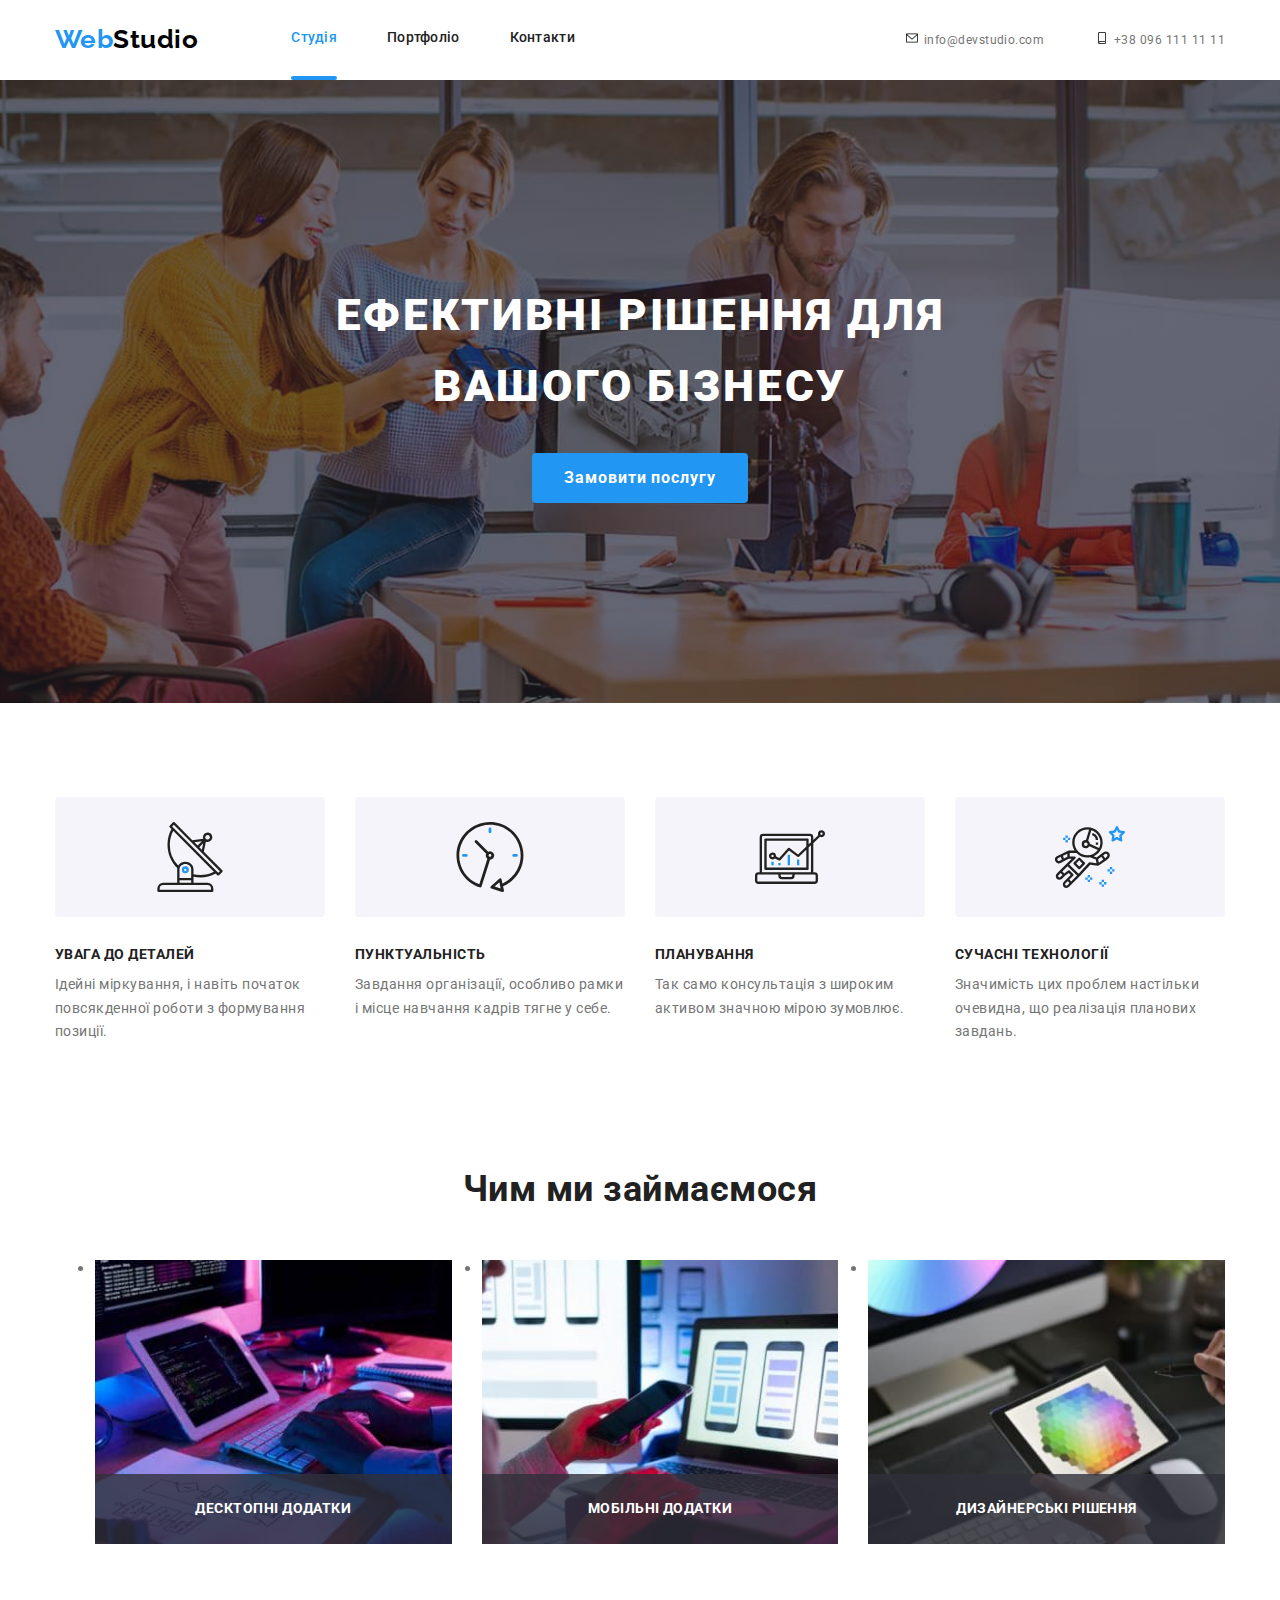
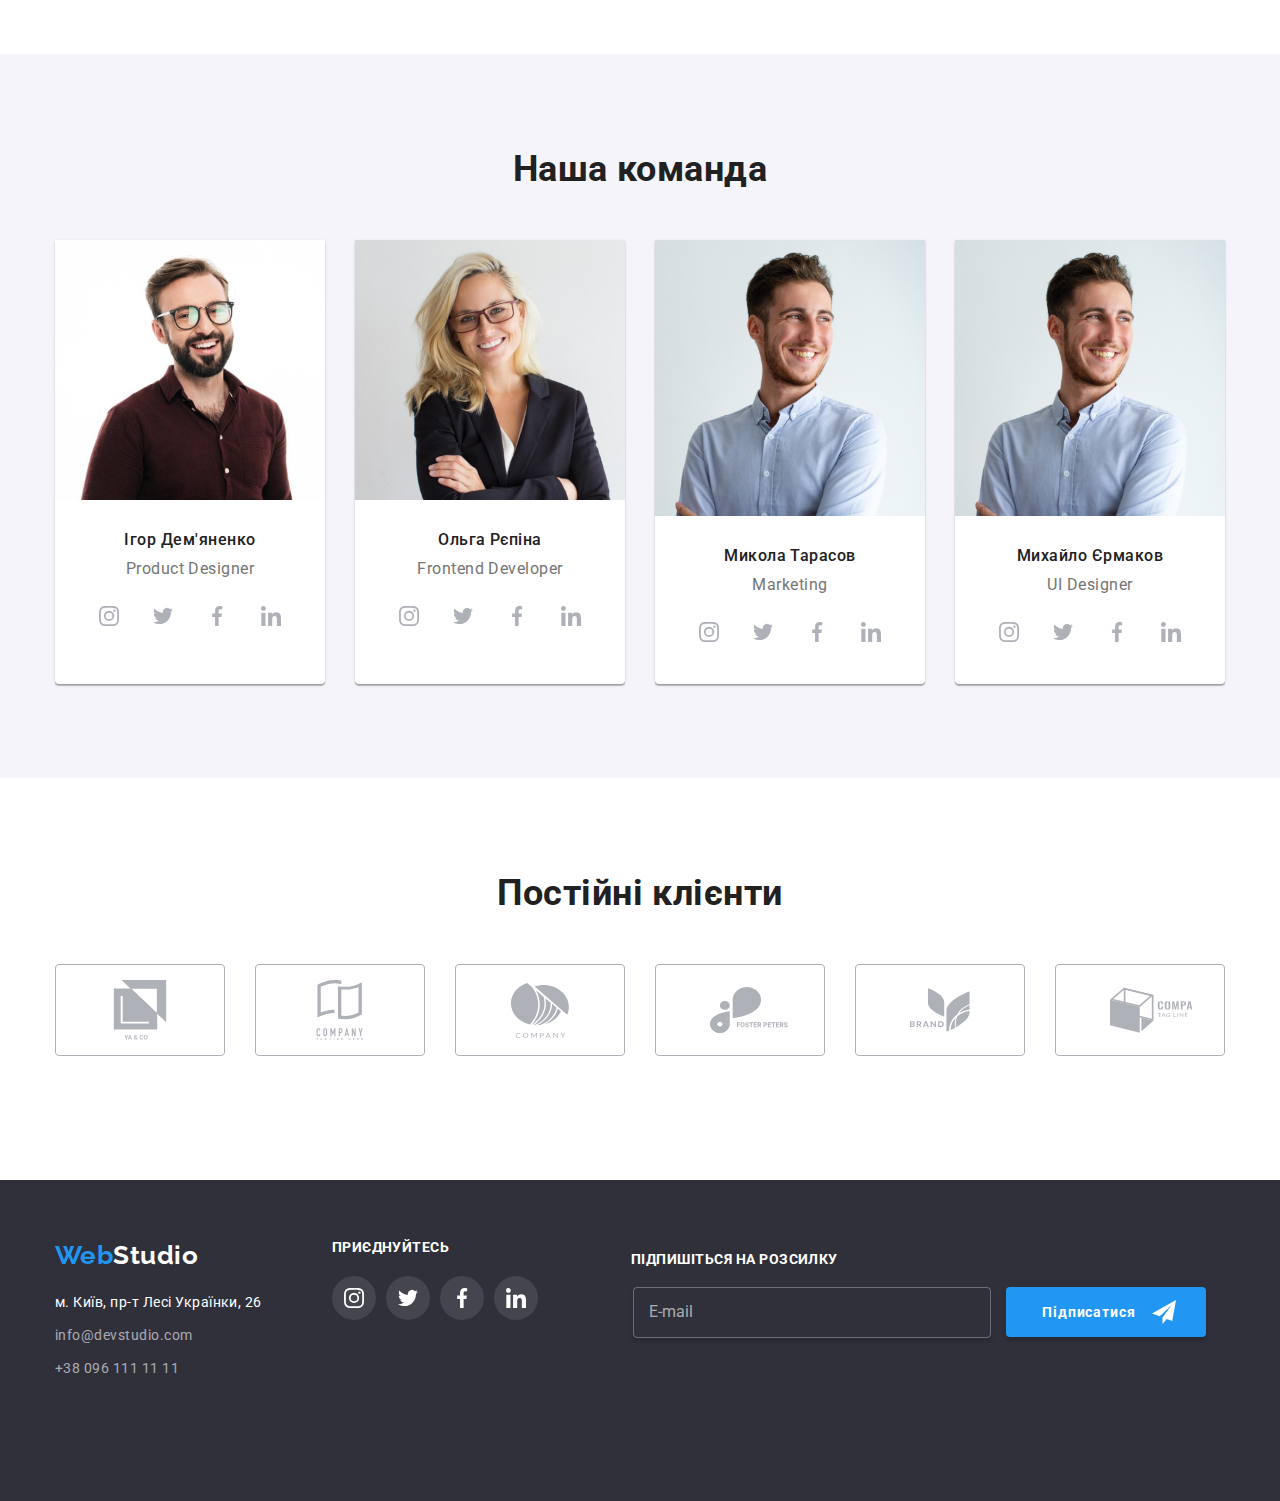
==== commit 0437c132: "Done responsive menu, portfolio" ====
--- a/index.html
+++ b/index.html
@@ -28,7 +28,7 @@
 -->
 			<nav class="navigation">
 				<a class="logo" href="./index.html"><span class="logo-span">Web</span>Studio</a>
-				<button type="button" class="menu-button js-open-menu js-close-menu" aria-expanded="false">
+				<button type="button" class="menu-button js-open-menu " aria-expanded="false">
 					<svg class="navigation__burger-icon" width="24" height="16">
 						<use class="icon-menu" aria-label="Перемикач меню" href=" ./images/icons.svg#icon-menu"></use>
 						<use class="icon-cross" href="./images/icons.svg#icon-close"></use>
@@ -37,7 +37,7 @@
 				<!-- 
 	#list of navigation
  -->
-				<div class="menu-container js-menu-container ">
+				<div class="menu-container  ">
 					<ul class="navigation-list lists">
 						<li class="navigation-list__item "><a class="navigation-list__link navigation-list__link--curent"
 								href="./index.html">Студія</a></li>
@@ -67,7 +67,47 @@
 							</a>
 						</li>
 					</ul>
+				</div>
 			</nav>
+			<!-- #mobile menu -->
+			<div class="mobile-menu-container js-menu-container ">
+
+
+
+				<ul class="mobile-nav ">
+					<li class="mobile-nav__item "><a class="mobile-nav__link navigation-list__link--curent"
+							href="./index.html">Студія</a></li>
+					<li class="mobile-nav__item "><a class="mobile-nav__link" href="./portfolio.html">Портфоліо</a>
+					</li>
+					<li class="mobile-nav__item "><a class="mobile-nav__link" href="">Контакти</a></li>
+				</ul>
+
+				<!-- 
+	#contacts 
+-->
+				<div class="mobile-container-bottom">
+					<ul class="mobile-contact lists">
+						<li class="mobile-contact__item">
+							<a class="mobile-contact__link mobile-contact__link--big" href="tel:+380961111111 ">
+								+38 096 111 11 11
+							</a>
+						</li>
+
+						<li class="mobile-contact__item">
+							<a class=" mobile-contact__link" href="mailto:info@devstudio.com">
+								info@devstudio.com
+							</a>
+						</li>
+					</ul>
+					<ul class="mobile-social">
+						<li class="mobile-social__item"><a class="mobile-social__link" href="#">Instagram</a></li>
+						<li class="mobile-social__item"><a class="mobile-social__link" href="#">Twitter</a></li>
+						<li class="mobile-social__item"><a class="mobile-social__link" href="#">Facebook</a></li>
+						<li class="mobile-social__item"><a class="mobile-social__link" href="#">LinkedIn</a></li>
+					</ul>
+				</div>
+			</div>
+
 		</div>
 
 
@@ -548,6 +588,9 @@
 		</div>
 
 
+
+	</div>
+
 	</div>
 	<script src="./js/modal.js"></script>
 	<script src="./js/menu.js"></script>
--- a/css/main.min.css
+++ b/css/main.min.css
@@ -1 +1 @@
-body{background-color:var(--primary-background-color);font-family:"Roboto",sans-serif;color:var(--primary-text-color);letter-spacing:.03em}.lists{margin:0;padding:0;list-style:none}.section{padding-top:60px;padding-bottom:60px}@media(min-width: 1200px){.section{padding-top:94px;padding-bottom:94px}}.section__title{margin-bottom:50px;font-weight:700;font-size:28px;line-height:1.17;text-align:center;color:var(--title-text-color)}@media(min-width: 1200px){.section__title{font-size:36px}}.icon{display:inline-block}img{display:block;max-width:100%}h1,h2,h3,h4,h5,h6,p{margin:0;padding:0}:root{--title-text-color: #212121;--primary-text-color: #757575;--secondary-text-color: #ffffff;--link-text-color: rgba(255, 255, 255, 0.6);--button-text-color: #212121;--font-text-color: #000000;--icon-color: #afb1b8;--card-gap: 30px;--primary-font-size: 14px;--primary-letter-spacing: 0.03em;--secondary-letter-spacing: 0.06em;--border-color: #eeeeee;--hover-focus-color: #2196f3;--timing-function: cubic-bezier(0.4, 0, 0.2, 1);--primary-background-color: #ffffff;--secondary-background-color: #f5f4fa;--footer-hero-background-color: #2f303a;--button-background-color: #f5f4fa;--active-button-background-color: #2196f3}.contacts-list,.navigation-list{padding:0;margin:0;list-style:none}.container{margin-right:auto;margin-left:auto;padding-left:15px;padding-right:15px}@media(min-width: 480px){.container{width:480px}}@media(min-width: 768px){.container{width:768px}}@media(min-width: 1200px){.container{width:1200px}}.flex-container{display:-webkit-box;display:-ms-flexbox;display:flex;-webkit-box-align:center;-ms-flex-align:center;align-items:center}.address-container{margin-right:0;margin-bottom:60px}@media(min-width: 768px){.address-container{margin:0}}@media(min-width: 1200px){.address-container{margin-right:70px}}.button{cursor:pointer;font-weight:700;line-height:1.88;text-align:center;letter-spacing:var(--secondary-letter-spacing);color:var(--secondary-text-color);background-color:var(--active-button-background-color);border:none;border-radius:4px;padding:10px 32px;-webkit-transition:background 250ms var(--timing-function);transition:background 250ms var(--timing-function);-webkit-transition:-webkit-box-shadow 250ms var(--timing-function);transition:-webkit-box-shadow 250ms var(--timing-function);transition:box-shadow 250ms var(--timing-function);transition:box-shadow 250ms var(--timing-function), -webkit-box-shadow 250ms var(--timing-function)}.modal__button{cursor:pointer;position:absolute;top:8px;right:8px;display:-webkit-box;display:-ms-flexbox;display:flex;-webkit-box-pack:center;-ms-flex-pack:center;justify-content:center;-webkit-box-align:center;-ms-flex-align:center;align-items:center;width:30px;height:30px;background-color:rgba(0,0,0,0);border:1px solid rgba(0,0,0,.1);border-radius:50%;-webkit-transition:fill 250ms var(--timing-function);transition:fill 250ms var(--timing-function)}.modal__button:hover{fill:var(--hover-focus-color)}.modal-form__button{cursor:pointer;display:block;margin:0 auto;width:200px;height:50px;font-weight:700;font-size:16px;line-height:1.9;text-align:center;letter-spacing:.06em;background-color:var(--active-button-background-color);color:var(--secondary-text-color);-webkit-box-shadow:0px 4px 4px rgba(0,0,0,.15);box-shadow:0px 4px 4px rgba(0,0,0,.15);border:0;border-radius:4px;-webkit-transition:background-color 250ms var(--timing-function);transition:background-color 250ms var(--timing-function)}.filter-list__button{border:none;border-radius:4px;padding:6px 22px;font-family:inherit;font-size:16px;font-weight:500;line-height:1.62;text-align:center;cursor:pointer;background-color:var(--button-background-color);color:var(--button-text-color);-webkit-transition:background-color 250ms var(--timing-function);transition:background-color 250ms var(--timing-function);-webkit-transition:-webkit-box-shadow 250ms var(--timing-function);transition:-webkit-box-shadow 250ms var(--timing-function);transition:box-shadow 250ms var(--timing-function);transition:box-shadow 250ms var(--timing-function), -webkit-box-shadow 250ms var(--timing-function);-webkit-transition:color 250ms var(--timing-function);transition:color 250ms var(--timing-function)}.filter-list__button:hover,.filter-list__button:focus{background-color:var(--active-button-background-color);color:var(--secondary-text-color);-webkit-box-shadow:0px 3px 1px rgba(0,0,0,.1),0px 1px 2px rgba(0,0,0,.08),0px 2px 2px rgba(0,0,0,.12);box-shadow:0px 3px 1px rgba(0,0,0,.1),0px 1px 2px rgba(0,0,0,.08),0px 2px 2px rgba(0,0,0,.12)}.header{position:relative;outline:1px solid #ececec}.navigation{height:60px;display:-webkit-box;display:-ms-flexbox;display:flex;-webkit-box-align:center;-ms-flex-align:center;align-items:center}@media(min-width: 768px){.navigation{height:80px}}.menu-container{display:none;padding-left:15px;padding-right:15px;position:absolute;background-color:#fff;width:100%;top:100%;left:0;z-index:999}.menu-container.is-open{display:block}@media(min-width: 768px){.menu-container{padding:0;background-color:rgba(0,0,0,0);position:static;display:-webkit-box;display:-ms-flexbox;display:flex;-webkit-box-align:center;-ms-flex-align:center;align-items:center;width:100%;display:flex;margin-left:93px}}@media(min-width: 1200px){.menu-container{display:-webkit-box;display:-ms-flexbox;display:flex;-webkit-box-pack:justify;-ms-flex-pack:justify;justify-content:space-between}}.navigation-list{display:block;text-align:center}@media(min-width: 768px){.navigation-list{display:-webkit-box;display:-ms-flexbox;display:flex;font-weight:500;font-size:var(--primary-font-size);line-height:1.14;letter-spacing:.02em}}@media(min-width: 768px){.navigation-list__item+.navigation-list__item{margin-left:50px}}.navigation-list__link{display:block;padding-top:32px;padding-bottom:32px;-webkit-transition:color 250ms var(--timing-function);transition:color 250ms var(--timing-function)}.navigation-list__link{text-decoration:none;color:var(--title-text-color)}.navigation-list__link--curent{color:var(--hover-focus-color)}.navigation-list__link--curent::after{position:relative;top:30px;content:"";display:block;border-bottom:4px solid var(--hover-focus-color);border-radius:2px}.navigation-list__link:hover,.navigation-list__link:focus{color:var(--hover-focus-color)}.menu-button{padding:0;border:none;background-color:rgba(0,0,0,0);width:40px;height:40px;display:-webkit-box;display:-ms-flexbox;display:flex;-webkit-box-pack:center;-ms-flex-pack:center;justify-content:center;-webkit-box-align:center;-ms-flex-align:center;align-items:center;margin-left:auto}@media(min-width: 768px){.menu-button{display:none}}.menu-button .icon-cross{display:none}.menu-button.is-open .icon-cross{display:block}.menu-button.is-open .icon-menu{display:none}.contacts-list{display:block;text-align:center;margin-left:auto;line-height:1.14;letter-spacing:.02em;font-weight:500;font-size:var(--primary-font-size)}@media(min-width: 768px){.contacts-list{display:block;font-size:12px;padding-top:19px;padding-bottom:19px}}@media(min-width: 1200px){.contacts-list{display:-webkit-box;display:-ms-flexbox;display:flex;margin-left:auto}}@media(min-width: 1200px){.contacts-list__item+.contacts-list__item{margin-left:50px}}@media(min-width: 768px){.contacts-list__item:nth-child(1){margin-bottom:10px}}@media(min-width: 320px){.contacts-list__item:nth-child(1){margin-bottom:10px}}@media(min-width: 320px){.contacts-list__item:nth-child(1){margin-bottom:0px}}.contacts-list__link{display:block;text-decoration:none;color:var(--primary-text-color);-webkit-transition:color 250ms var(--timing-function);transition:color 250ms var(--timing-function);-webkit-transition:fill 250ms var(--timing-function);transition:fill 250ms var(--timing-function)}.contacts-list__link:hover,.contacts-list__link:focus{color:var(--hover-focus-color);fill:var(--hover-focus-color)}.contacts-list__link__icon{margin-right:8px;fill:currentColor;vertical-align:middle}.logo{font-family:"Raleway",sans-serif;text-decoration:none;font-weight:700;font-size:26px;line-height:1.2;color:var(--font-text-color);-webkit-transition:color 250ms var(--timing-function);transition:color 250ms var(--timing-function)}.logo:hover,.logo:focus{color:var(--hover-focus-color)}.logo-span{color:var(--hover-focus-color)}.footer .logo{display:block;color:var(--secondary-text-color);margin-bottom:20px;-webkit-transition:color 250ms var(--timing-function);transition:color 250ms var(--timing-function)}.footer .logo:hover,.footer .logo:focus{color:var(--hover-focus-color)}.social-links__list{margin-left:-10px;display:-webkit-box;display:-ms-flexbox;display:flex;-webkit-box-pack:center;-ms-flex-pack:center;justify-content:center}.social-links__item{margin-left:10px;color:var(--icon-color);width:44px;height:44px;display:-webkit-box;display:-ms-flexbox;display:flex;-webkit-box-pack:center;-ms-flex-pack:center;justify-content:center;-webkit-box-align:center;-ms-flex-align:center;align-items:center;cursor:pointer;border-radius:50%;-webkit-transition:background-color 250ms var(--timing-function);transition:background-color 250ms var(--timing-function);-webkit-transition:color 250ms var(--timing-function);transition:color 250ms var(--timing-function)}.social-links__item:hover{background-color:var(--hover-focus-color);color:var(--secondary-text-color)}.social-links__link{padding:0;margin:0;color:inherit;text-decoration:none;font-size:0}.social-links__icon{fill:currentColor}.backdrop{position:fixed;top:0;left:0;width:100%;height:100%;background:rgba(0,0,0,.2);visibility:visible;opacity:1;-webkit-transition:opacity 250ms var(--timing-function);transition:opacity 250ms var(--timing-function);-webkit-transition:visibility 250ms var(--timing-function);transition:visibility 250ms var(--timing-function)}.backdrop.is-hidden{opacity:0;visibility:hidden;pointer-events:none}.backdrop.is-hidden .modal{-webkit-transform:translate(-50%, -50%) scale(0.9);transform:translate(-50%, -50%) scale(0.9);-webkit-transition:opacity 250ms var(--timing-function);transition:opacity 250ms var(--timing-function);-webkit-transition:visibility 250ms var(--timing-function);transition:visibility 250ms var(--timing-function);-webkit-transition:-webkit-transform 250ms var(--timing-function);transition:-webkit-transform 250ms var(--timing-function);transition:transform 250ms var(--timing-function);transition:transform 250ms var(--timing-function), -webkit-transform 250ms var(--timing-function)}.modal{position:absolute;left:50%;top:50%;width:528px;height:581px;padding:40px;z-index:3;background:var(--primary-background-color);-webkit-box-shadow:0px 1px 3px rgba(0,0,0,.12),0px 1px 1px rgba(0,0,0,.14),0px 2px 1px rgba(0,0,0,.2);box-shadow:0px 1px 3px rgba(0,0,0,.12),0px 1px 1px rgba(0,0,0,.14),0px 2px 1px rgba(0,0,0,.2);border-radius:4px;-webkit-transform:translate(-50%, -50%) scale(1);transform:translate(-50%, -50%) scale(1);-webkit-transition:-webkit-transform 250ms var(--timing-function);transition:-webkit-transform 250ms var(--timing-function);transition:transform 250ms var(--timing-function);transition:transform 250ms var(--timing-function), -webkit-transform 250ms var(--timing-function)}.modal-group{width:100%;height:100%}.modal-form__title{margin-bottom:12px;font-weight:700;font-size:20px;line-height:1.15;text-align:center;color:var(--title-text-color)}.modal-form__label{display:block;font-weight:400;font-size:12px;line-height:1.2;letter-spacing:.01em;margin-bottom:4px;color:var(--primary-text-color)}.modal-group__input{display:block;position:relative;padding-left:38px;padding-right:10px;margin-bottom:10px;width:448px;height:40px;border:1px solid rgba(33,33,33,.2);border-radius:4px;outline:none}.modal-group__input{display:block;position:relative;padding-left:38px;padding-right:10px;margin-bottom:10px;width:448px;height:40px;border:1px solid rgba(33,33,33,.2);border-radius:4px;outline:none}.modal-group__input:focus{border-color:var(--active-button-background-color)}.modal-group__input:focus+.modal-group__icon{fill:var(--hover-focus-color)}.modal-group{position:relative}.modal-group__icon{position:absolute;top:50%;left:14px;-webkit-transform:translateY(-50%);transform:translateY(-50%)}.modal-form__textarea{font-family:inherit;border:1px solid rgba(33,33,33,.2);border-radius:4px;resize:none;width:448px;height:120px;padding:12px;font-size:12px;margin-bottom:20px;outline:none}.modal-form__textarea:focus{border-color:var(--active-button-background-color)}.modal-form__textarea::-webkit-input-placeholder{margin-bottom:20px;font-weight:400;font-size:12px;line-height:14px;letter-spacing:.01em;color:rgba(117,117,117,.5)}.modal-form__textarea::-moz-placeholder{margin-bottom:20px;font-weight:400;font-size:12px;line-height:14px;letter-spacing:.01em;color:rgba(117,117,117,.5)}.modal-form__textarea:-ms-input-placeholder{margin-bottom:20px;font-weight:400;font-size:12px;line-height:14px;letter-spacing:.01em;color:rgba(117,117,117,.5)}.modal-form__textarea::-ms-input-placeholder{margin-bottom:20px;font-weight:400;font-size:12px;line-height:14px;letter-spacing:.01em;color:rgba(117,117,117,.5)}.modal-form__textarea::placeholder{margin-bottom:20px;font-weight:400;font-size:12px;line-height:14px;letter-spacing:.01em;color:rgba(117,117,117,.5)}.modal-form__checkbox{position:absolute;-webkit-appearance:none;-moz-appearance:none;appearance:none}.modal-form__box{position:relative;display:inline-block;width:16px;height:15px;border-radius:4px;border:2px solid var(--button-text-color);vertical-align:middle}.modal-form__box-icon{opacity:0;position:absolute;top:-2px;left:-2px;height:15px;width:16px}.modal-form__checkbox:checked+.modal-form__box>.modal-form__box-icon{border-radius:4px;background-color:var(--active-button-background-color);opacity:1}.modal-form__checkbox-text{display:inline;font-size:14px;line-height:1.7;color:var(--primary-text-color);margin-bottom:30px}.modal-form__link{color:var(--active-button-background-color)}.modal-form__link:hover{color:#2d73ac}.modal-form__button:focus,.modal-form__button:hover{border:0;background-color:#188ce8}.check{display:inline-block;margin-bottom:20px}@media(max-width: 1199px){.form-send{max-width:450px;margin:auto}}@media(min-width: 1200px){.form-send{max-width:570px}}.form-send__text{font-weight:700;font-size:var(--primary-font-size);text-transform:uppercase;color:var(--secondary-text-color);margin-bottom:20px}.form-group{display:-webkit-box;display:-ms-flexbox;display:flex;-webkit-box-pack:justify;-ms-flex-pack:justify;justify-content:space-between;border:none;padding:0}@media(max-width: 1200px){.form-group{display:block}}.form-group__email{display:inline-block;margin-right:15px;padding-left:15px;padding-top:15px;padding-bottom:15px;border:1px solid rgba(255,255,255,.3);-webkit-box-shadow:0px 4px 4px rgba(0,0,0,.15);box-shadow:0px 4px 4px rgba(0,0,0,.15);border-radius:4px;background-color:rgba(0,0,0,0);color:var(--secondary-text-color)}@media(max-width: 1200px){.form-group__email{margin-right:0;width:100%;margin-bottom:20px}}@media(min-width: 1200px){.form-group__email{width:358px}}.form-group__email::-webkit-input-placeholder{color:rgba(255,255,255,.6)}.form-group__email::-moz-placeholder{color:rgba(255,255,255,.6)}.form-group__email:-ms-input-placeholder{color:rgba(255,255,255,.6)}.form-group__email::-ms-input-placeholder{color:rgba(255,255,255,.6)}.form-group__email::placeholder{color:rgba(255,255,255,.6)}.form-group__submit{cursor:pointer;position:relative;width:200px;height:50px;padding-right:62px;padding-left:28px;-webkit-box-shadow:0px 4px 4px rgba(0,0,0,.15);box-shadow:0px 4px 4px rgba(0,0,0,.15);border:none;border-radius:4px;background-color:var(--active-button-background-color);font-weight:700;font-size:var(--primary-font-size);letter-spacing:.06em;color:var(--secondary-text-color);-webkit-transition:background 250ms var(--timing-function);transition:background 250ms var(--timing-function);-webkit-transition:-webkit-box-shadow 250ms var(--timing-function);transition:-webkit-box-shadow 250ms var(--timing-function);transition:box-shadow 250ms var(--timing-function);transition:box-shadow 250ms var(--timing-function), -webkit-box-shadow 250ms var(--timing-function)}.form-group__submit:hover,.form-group__submit:focus{background:#188ce8;-webkit-box-shadow:0px 4px 4px rgba(0,0,0,.15);box-shadow:0px 4px 4px rgba(0,0,0,.15)}.form-group__icon{position:absolute;display:block;top:25%;right:15%}.hero{position:relative;margin:0 auto;text-align:center;max-width:1600px;padding-top:200px;padding-bottom:200px;background-image:-webkit-gradient(linear, left top, right top, from(rgba(47, 48, 58, 0.4)), to(rgba(47, 48, 58, 0.4))),url("../images/bgi.jpg");background-image:linear-gradient(to right, rgba(47, 48, 58, 0.4), rgba(47, 48, 58, 0.4)),url("../images/bgi.jpg");background-position:center;background-repeat:no-repeat;background-size:cover}@media(max-width: 1200px){.hero{padding-top:118px;padding-bottom:118px}}.hero__title{max-width:360px;margin:0px auto 30px auto;color:var(--secondary-text-color);font-weight:900;font-size:26px;line-height:1.62;letter-spacing:var(--secondary-letter-spacing);text-transform:uppercase}@media(min-width: 1200px){.hero__title{max-width:696px;font-size:44px}}.hero .button:hover,.hero .button:focus{background:#188ce8;-webkit-box-shadow:0px 4px 4px rgba(0,0,0,.15);box-shadow:0px 4px 4px rgba(0,0,0,.15)}.services{padding-top:0}@media(max-width: 1200px){.services{display:none}}.services-group{position:relative;z-index:-1}.services-group__text{margin:0;height:70px;width:100%;position:absolute;bottom:0;left:0;display:-webkit-box;display:-ms-flexbox;display:flex;-webkit-box-pack:center;-ms-flex-pack:center;justify-content:center;-webkit-box-align:center;-ms-flex-align:center;align-items:center;font-weight:700;font-size:14px;line-height:1.2;text-transform:uppercase;color:var(--secondary-text-color);background:rgba(47,48,58,.8)}.services-list{display:-webkit-box;display:-ms-flexbox;display:flex;-ms-flex-wrap:wrap;flex-wrap:wrap;margin-left:calc(-1*var(--card-gap))}.services-list__item{-ms-flex-preferred-size:calc(33.3333333333% - var(--card-gap));flex-basis:calc(33.3333333333% - var(--card-gap));margin-left:var(--card-gap)}.benefits-title{position:absolute;white-space:nowrap;width:1px;height:1px;overflow:hidden;border:0;padding:0;clip:rect(0 0 0 0);-webkit-clip-path:inset(50%);clip-path:inset(50%);margin:-1px}@media(min-width: 768px){.benefits-list{display:-webkit-box;display:-ms-flexbox;display:flex;-ms-flex-wrap:wrap;flex-wrap:wrap;margin-left:calc(-1*var(--card-gap))}}.benefits-list__item{margin-bottom:30px}@media(min-width: 768px){.benefits-list__item{-ms-flex-preferred-size:calc(50% - var(--card-gap));flex-basis:calc(50% - var(--card-gap));margin-left:var(--card-gap)}}@media(min-width: 1200px){.benefits-list__item{-ms-flex-preferred-size:calc(25% - var(--card-gap));flex-basis:calc(25% - var(--card-gap));margin-left:var(--card-gap)}}.benefits-list__title{margin-bottom:10px;font-weight:700;font-size:var(--primary-font-size);line-height:1.14;text-transform:uppercase;color:var(--title-text-color)}@media(max-width: 767px){.benefits-list__title{text-align:center}}.benefits-list__text{font-size:var(--primary-font-size);line-height:1.71}.benefits-group{display:-webkit-box;display:-ms-flexbox;display:flex;-webkit-box-pack:center;-ms-flex-pack:center;justify-content:center;-webkit-box-align:center;-ms-flex-align:center;align-items:center;width:100%;height:120px;background-color:var(--button-background-color);border-radius:4px;text-align:center;margin-bottom:30px}@media(min-width: 1200px){.benefits-group{width:270px}}.team{background-color:var(--secondary-background-color)}.team-group{padding-top:30px;padding-bottom:24px;text-align:center}@media(min-width: 1200px){.team-group{padding-top:30px;padding-bottom:30px}}.team-group__title{font-size:16px;margin-bottom:10px;font-weight:500;line-height:1.19;color:var(--title-text-color)}.team-group__subtitle{margin:0;margin-bottom:16px;line-height:1.19}.team-list{display:-webkit-box;display:-ms-flexbox;display:flex;-ms-flex-wrap:wrap;flex-wrap:wrap;margin-left:calc(-1*var(--card-gap))}@media(min-width: 320px){.team-list{display:block}}@media(min-width: 768px){.team-list{display:-webkit-box;display:-ms-flexbox;display:flex}}.team-list__item{margin-bottom:30px;border-radius:0px 0px 4px 4px;-webkit-box-shadow:0px 1px 3px rgba(0,0,0,.12),0px 1px 1px rgba(0,0,0,.14),0px 2px 1px rgba(0,0,0,.2);box-shadow:0px 1px 3px rgba(0,0,0,.12),0px 1px 1px rgba(0,0,0,.14),0px 2px 1px rgba(0,0,0,.2);background-color:var(--secondary-text-color);margin-left:var(--card-gap)}@media(min-width: 768px){.team-list__item{-ms-flex-preferred-size:calc(50% - var(--card-gap));flex-basis:calc(50% - var(--card-gap))}}@media(min-width: 1200px){.team-list__item{margin-bottom:0px;-ms-flex-preferred-size:calc(25% - var(--card-gap));flex-basis:calc(25% - var(--card-gap));margin-left:var(--card-gap);border-radius:0px 0px 4px 4px;-webkit-box-shadow:0px 1px 3px rgba(0,0,0,.12),0px 1px 1px rgba(0,0,0,.14),0px 2px 1px rgba(0,0,0,.2);box-shadow:0px 1px 3px rgba(0,0,0,.12),0px 1px 1px rgba(0,0,0,.14),0px 2px 1px rgba(0,0,0,.2);background-color:var(--secondary-text-color)}}.client-group__list{display:-webkit-box;display:-ms-flexbox;display:flex;-ms-flex-wrap:wrap;flex-wrap:wrap;margin-left:calc(-1*var(--card-gap))}@media(max-width: 480px){.client-group__list{-ms-flex-preferred-size:calc(50% - var(--card-gap));flex-basis:calc(50% - var(--card-gap))}}.client-group__item{-ms-flex-preferred-size:calc(50% - var(--card-gap));flex-basis:calc(50% - var(--card-gap));height:92px;margin-bottom:var(--card-gap);margin-left:var(--card-gap)}@media(min-width: 768px){.client-group__item{-ms-flex-preferred-size:calc(33.3333333333% - var(--card-gap));flex-basis:calc(33.3333333333% - var(--card-gap));margin-left:var(--card-gap)}}@media(min-width: 1200px){.client-group__item{-ms-flex-preferred-size:calc(16.6666666667% - var(--card-gap));flex-basis:calc(16.6666666667% - var(--card-gap));margin-left:var(--card-gap)}}.client-group__link{display:-webkit-box;display:-ms-flexbox;display:flex;-webkit-box-pack:center;-ms-flex-pack:center;justify-content:center;-webkit-box-align:center;-ms-flex-align:center;align-items:center;width:100%;height:100%;color:var(--icon-color);border:1px solid #afb1b8;border-radius:4px;-webkit-transition:color 250ms var(--timing-function);transition:color 250ms var(--timing-function);-webkit-transition:border 250ms var(--timing-function);transition:border 250ms var(--timing-function)}.client-group__link:hover,.client-group__link:focus{color:var(--hover-focus-color);border:1px solid var(--hover-focus-color)}.client-group__icon{fill:currentColor}.footer{background-color:var(--footer-hero-background-color);width:100%;padding-top:60px;padding-bottom:60px}@media(max-width: 1200px){.footer{text-align:center}}@media(min-width: 768px){.footer__tablet-group{-ms-flex-pack:distribute;justify-content:space-around;display:-webkit-box;display:-ms-flexbox;display:flex;margin-bottom:60px}}@media(min-width: 1200px){.footer__tablet-group{display:-webkit-box;display:-ms-flexbox;display:flex}}@media(min-width: 1200px){.footer .container{-webkit-box-align:baseline;-ms-flex-align:baseline;align-items:baseline;display:-webkit-box;display:-ms-flexbox;display:flex;align-items:baseline}}@media(max-width: 767px){.footer-social{margin-bottom:60px}}@media(min-width: 768px){.footer-social{margin:0}}@media(min-width: 1200px){.footer-social{margin-right:93px}}.footer-social__title{font-size:var(--primary-font-size);font-weight:700;line-height:1.1;letter-spacing:.03em;text-transform:uppercase;color:var(--secondary-text-color);margin-bottom:20px}.footer-social__item{background-color:rgba(255,255,255,.1);color:#fff;-webkit-transition:color 250ms var(--timing-function);transition:color 250ms var(--timing-function);-webkit-transition:background-color 250ms var(--timing-function);transition:background-color 250ms var(--timing-function)}.footer-social__item:hover{background-color:var(--hover-focus-color);color:var(--secondary-text-color)}.maplink{display:block;text-decoration:none;font-size:var(--primary-font-size);line-height:1.71;color:var(--secondary-text-color);-webkit-transition:color 250ms var(--timing-function);transition:color 250ms var(--timing-function)}.maplink:hover,.maplink:focus{color:var(--hover-focus-color)}.address-list{margin-bottom:-9px;font-style:normal}.address-list__contact{display:block;text-decoration:none;padding-top:0;padding-bottom:0;margin-left:0;font-weight:400;font-size:var(--primary-font-size);line-height:1.71;color:var(--link-text-color);-webkit-transition:color 250ms var(--timing-function);transition:color 250ms var(--timing-function)}.address-list__contact:hover,.address-list__contact:focus{color:var(--hover-focus-color)}.address-list__item{margin-bottom:9px}.filter-title{position:absolute;white-space:nowrap;width:1px;height:1px;overflow:hidden;border:0;padding:0;clip:rect(0 0 0 0);-webkit-clip-path:inset(50%);clip-path:inset(50%);margin:-1px}.filter-list{display:-webkit-box;display:-ms-flexbox;display:flex;-ms-flex-wrap:wrap;flex-wrap:wrap;-webkit-box-pack:start;-ms-flex-pack:start;justify-content:start;margin-bottom:50px}@media(min-width: 768px){.filter-list{-webkit-box-pack:center;-ms-flex-pack:center;justify-content:center}}.filter-list__item{margin-left:8px}.portfolio-list{display:-webkit-box;display:-ms-flexbox;display:flex;-ms-flex-wrap:wrap;flex-wrap:wrap;margin-left:calc(-1*var(--card-gap));margin-bottom:calc(-1*var(--card-gap))}.portfolio-list__item{position:relative;-ms-flex-wrap:wrap;flex-wrap:wrap;width:100%;margin-bottom:var(--card-gap);margin-left:var(--card-gap)}@media(min-width: 768px){.portfolio-list__item{-ms-flex-preferred-size:calc(50% - var(--card-gap));flex-basis:calc(50% - var(--card-gap))}}@media(min-width: 1200px){.portfolio-list__item{-ms-flex-preferred-size:calc(33.3333333333% - var(--card-gap));flex-basis:calc(33.3333333333% - var(--card-gap))}}.portfolio-list__link{display:block;text-decoration:none;color:var(--primary-text-color);-webkit-transition:-webkit-box-shadow 250ms var(--timing-function);transition:-webkit-box-shadow 250ms var(--timing-function);transition:box-shadow 250ms var(--timing-function);transition:box-shadow 250ms var(--timing-function), -webkit-box-shadow 250ms var(--timing-function)}.portfolio-list__link:hover,.portfolio-list__link:focus{-webkit-box-shadow:0px 1px 1px rgba(0,0,0,.12),0px 4px 4px rgba(0,0,0,.06),1px 4px 6px rgba(0,0,0,.16);box-shadow:0px 1px 1px rgba(0,0,0,.12),0px 4px 4px rgba(0,0,0,.06),1px 4px 6px rgba(0,0,0,.16)}.thumb{position:relative;overflow:hidden}.thumb__text{margin:0;padding:0;padding:63px 24px;position:absolute;top:0;left:0;height:100%;display:-webkit-box;display:-ms-flexbox;display:flex;-webkit-box-pack:center;-ms-flex-pack:center;justify-content:center;-webkit-box-align:center;-ms-flex-align:center;align-items:center;font-size:18px;line-height:1.6;color:var(--secondary-text-color);background-color:rgba(33,150,243,.9);-webkit-transform:translateY(100%);transform:translateY(100%);-webkit-transition:-webkit-transform 250ms var(--timing-function);transition:-webkit-transform 250ms var(--timing-function);transition:transform 250ms var(--timing-function);transition:transform 250ms var(--timing-function), -webkit-transform 250ms var(--timing-function)}.portfolio-list__link:hover .thumb__text,.portfolio-list__link:focus .thumb__text{-webkit-transform:translateY(0);transform:translateY(0)}.portfolio-group{padding-top:20px;padding-bottom:24px;padding-left:24px;padding-right:24px;border-bottom:1px solid var(--border-color);border-right:1px solid var(--border-color);border-left:1px solid var(--border-color)}.portfolio-group__title{margin-bottom:4px;color:var(--title-text-color);font-weight:700;font-size:18px;line-height:2;letter-spacing:var(--secondary-letter-spacing)}.portfolio-group__text{line-height:1.88}/*# sourceMappingURL=main.min.css.map */+body{background-color:var(--primary-background-color);font-family:"Roboto",sans-serif;color:var(--primary-text-color);letter-spacing:.03em}a{text-decoration:none}.section{padding-top:60px;padding-bottom:60px}@media(min-width: 1200px){.section{padding-top:94px;padding-bottom:94px}}.section__title{margin-bottom:50px;font-weight:700;font-size:28px;line-height:1.17;text-align:center;color:var(--title-text-color)}@media(min-width: 1200px){.section__title{font-size:36px}}.icon{display:inline-block}img{display:block;max-width:100%}h1,h2,h3,h4,h5,h6,p{margin:0;padding:0}:root{--title-text-color: #212121;--primary-text-color: #757575;--secondary-text-color: #ffffff;--link-text-color: rgba(255, 255, 255, 0.6);--button-text-color: #212121;--font-text-color: #000000;--icon-color: #afb1b8;--brand-color: #2196f3;--card-gap: 30px;--primary-font-size: 14px;--primary-letter-spacing: 0.03em;--secondary-letter-spacing: 0.06em;--border-color: #eeeeee;--hover-focus-color: #2196f3;--timing-function: cubic-bezier(0.4, 0, 0.2, 1);--primary-background-color: #ffffff;--secondary-background-color: #f5f4fa;--footer-hero-background-color: #2f303a;--button-background-color: #f5f4fa;--active-button-background-color: #2196f3}.portfolio-list,.filter-list,.address-list,.client-group__list,.team-list,.benefits-list,.social-links__list,.contacts-list,.navigation-list,.mobile-social,.mobile-contact,.mobile-nav{padding:0;margin:0;list-style:none}.container{margin-right:auto;margin-left:auto;padding-left:15px;padding-right:15px}@media(min-width: 480px){.container{width:480px}}@media(min-width: 768px){.container{width:768px}}@media(min-width: 1200px){.container{width:1200px}}.flex-container{display:-webkit-box;display:-ms-flexbox;display:flex;-webkit-box-align:center;-ms-flex-align:center;align-items:center}.address-container{margin-right:0;margin-bottom:60px}@media(min-width: 768px){.address-container{margin:0}}@media(min-width: 1200px){.address-container{margin-right:70px}}.button{cursor:pointer;font-weight:700;line-height:1.88;text-align:center;letter-spacing:var(--secondary-letter-spacing);color:var(--secondary-text-color);background-color:var(--active-button-background-color);border:none;border-radius:4px;padding:10px 32px;-webkit-transition:background 250ms var(--timing-function);transition:background 250ms var(--timing-function);-webkit-transition:-webkit-box-shadow 250ms var(--timing-function);transition:-webkit-box-shadow 250ms var(--timing-function);transition:box-shadow 250ms var(--timing-function);transition:box-shadow 250ms var(--timing-function), -webkit-box-shadow 250ms var(--timing-function)}.modal__button{cursor:pointer;position:absolute;top:8px;right:8px;display:-webkit-box;display:-ms-flexbox;display:flex;-webkit-box-pack:center;-ms-flex-pack:center;justify-content:center;-webkit-box-align:center;-ms-flex-align:center;align-items:center;width:30px;height:30px;background-color:rgba(0,0,0,0);border:1px solid rgba(0,0,0,.1);border-radius:50%;-webkit-transition:fill 250ms var(--timing-function);transition:fill 250ms var(--timing-function)}.modal__button:hover{fill:var(--hover-focus-color)}.modal-form__button{cursor:pointer;display:block;margin:0 auto;width:200px;height:50px;font-weight:700;font-size:16px;line-height:1.9;text-align:center;letter-spacing:.06em;background-color:var(--active-button-background-color);color:var(--secondary-text-color);-webkit-box-shadow:0px 4px 4px rgba(0,0,0,.15);box-shadow:0px 4px 4px rgba(0,0,0,.15);border:0;border-radius:4px;-webkit-transition:background-color 250ms var(--timing-function);transition:background-color 250ms var(--timing-function)}.filter-list__button{border:none;border-radius:4px;padding:6px 22px;font-family:inherit;font-size:16px;font-weight:500;line-height:1.62;text-align:center;cursor:pointer;background-color:var(--button-background-color);color:var(--button-text-color);-webkit-transition:background-color 250ms var(--timing-function);transition:background-color 250ms var(--timing-function);-webkit-transition:-webkit-box-shadow 250ms var(--timing-function);transition:-webkit-box-shadow 250ms var(--timing-function);transition:box-shadow 250ms var(--timing-function);transition:box-shadow 250ms var(--timing-function), -webkit-box-shadow 250ms var(--timing-function);-webkit-transition:color 250ms var(--timing-function);transition:color 250ms var(--timing-function)}.filter-list__button:hover,.filter-list__button:focus{background-color:var(--active-button-background-color);color:var(--secondary-text-color);-webkit-box-shadow:0px 3px 1px rgba(0,0,0,.1),0px 1px 2px rgba(0,0,0,.08),0px 2px 2px rgba(0,0,0,.12);box-shadow:0px 3px 1px rgba(0,0,0,.1),0px 1px 2px rgba(0,0,0,.08),0px 2px 2px rgba(0,0,0,.12)}.header{position:relative;outline:1px solid #ececec}.navigation{height:60px;display:-webkit-box;display:-ms-flexbox;display:flex;-webkit-box-align:center;-ms-flex-align:center;align-items:center}@media(min-width: 768px){.navigation{display:-webkit-box;display:-ms-flexbox;display:flex;height:80px}}.menu-container{display:none}@media(min-width: 768px){.menu-container{padding:0;background-color:rgba(0,0,0,0);position:static;display:-webkit-box;display:-ms-flexbox;display:flex;-webkit-box-align:center;-ms-flex-align:center;align-items:center;width:100%;display:flex;margin-left:93px}}@media(min-width: 1200px){.menu-container{display:-webkit-box;display:-ms-flexbox;display:flex;-webkit-box-pack:justify;-ms-flex-pack:justify;justify-content:space-between}}.mobile-menu-container{position:relative;display:none;position:relative;padding:48px 40px;position:absolute;background-color:#fff;width:100%;height:90vmax;left:0;top:0;z-index:20}.mobile-menu-container.is-open{display:block}.mobile-container-bottom{position:absolute;bottom:50px}.mobile-nav{font-weight:500;font-size:40px;line-height:47px;letter-spacing:.02em}.mobile-nav__item{margin-bottom:32px}.mobile-nav__item:nth-last-child(1){margin-bottom:0}.mobile-nav__link{color:var(--title-text-color)}.mobile-contact{font-weight:500;font-weight:500;font-size:24px;line-height:1.2;letter-spacing:.02em;color:var(--primary-text-color)}.mobile-contact__item{margin-bottom:32px}.mobile-contact__item:nth-last-child(1){margin-bottom:64px}.mobile-contact__link{color:var(--primary-text-color)}.mobile-contact__link--big{color:var(--brand-color);font-size:24px}@media(min-width: 350px){.mobile-contact__link--big{font-size:34px}}.mobile-social{display:-webkit-box;display:-ms-flexbox;display:flex;width:100%}@media(max-width: 350px){.mobile-social{-ms-flex-wrap:wrap;flex-wrap:wrap}}.mobile-social__item{padding:0 10px;border-left:1px solid rgba(33,33,33,.2)}@media(max-width: 350px){.mobile-social__item{border-left:1px solid rgba(33,33,33,.2);-ms-flex-preferred-size:50%;flex-basis:50%;margin-bottom:10px;border:none;padding-left:0;padding-right:10px}}.mobile-social__item:nth-child(1){border:none;padding-left:0;padding-right:10px}.mobile-social__link{color:var(--brand-color);font-weight:500;font-size:18px;line-height:1.22;letter-spacing:.02em}@media(max-width: 480px){.mobile-social__link{font-size:16px}}.mobile-button{position:absolute}.navigation-list{display:block;text-align:start}@media(min-width: 768px){.navigation-list{display:-webkit-box;display:-ms-flexbox;display:flex;font-weight:500;font-size:var(--primary-font-size);line-height:1.14;letter-spacing:.02em}}@media(min-width: 768px){.navigation-list__item+.navigation-list__item{margin-left:50px}}.navigation-list__link{display:block;-webkit-transition:color 250ms var(--timing-function);transition:color 250ms var(--timing-function)}@media(min-width: 768px){.navigation-list__link{padding-top:32px;padding-bottom:32px}}.navigation-list__link{text-decoration:none;color:var(--title-text-color)}.navigation-list__link--curent{color:var(--hover-focus-color)}@media(min-width: 768px){.navigation-list__link--curent::after{position:relative;top:30px;content:"";display:block;border-bottom:4px solid var(--hover-focus-color);border-radius:2px}}.navigation-list__link:hover,.navigation-list__link:focus{color:var(--hover-focus-color)}.menu-button{padding:0;border:none;background-color:rgba(0,0,0,0);width:40px;height:40px;display:-webkit-box;display:-ms-flexbox;display:flex;-webkit-box-pack:center;-ms-flex-pack:center;justify-content:center;-webkit-box-align:center;-ms-flex-align:center;align-items:center;margin-left:auto;z-index:40}@media(min-width: 768px){.menu-button{display:none}}.menu-button .icon-cross{display:none}.menu-button.is-open .icon-cross{display:block}.menu-button.is-open .icon-menu{display:none}.contacts-list{display:block;text-align:center;margin-left:auto;font-size:var(--primary-font-size)}@media(min-width: 768px){.contacts-list{text-align:start;display:block;font-size:12px;padding-top:19px;padding-bottom:19px}}@media(min-width: 1200px){.contacts-list{display:-webkit-box;display:-ms-flexbox;display:flex;margin-left:auto}}@media(min-width: 1200px){.contacts-list__item+.contacts-list__item{margin-left:50px}}@media(min-width: 768px){.contacts-list__item:nth-child(1){margin-bottom:10px}}@media(min-width: 320px){.contacts-list__item:nth-child(1){margin-bottom:10px}}@media(min-width: 320px){.contacts-list__item:nth-child(1){margin-bottom:0px}}.contacts-list__link{display:block;text-decoration:none;color:var(--primary-text-color);-webkit-transition:color 250ms var(--timing-function);transition:color 250ms var(--timing-function);-webkit-transition:fill 250ms var(--timing-function);transition:fill 250ms var(--timing-function)}.contacts-list__link:hover,.contacts-list__link:focus{color:var(--hover-focus-color);fill:var(--hover-focus-color)}.contacts-list__link__icon{margin-right:8px;fill:currentColor;vertical-align:middle}.logo{font-family:"Raleway",sans-serif;text-decoration:none;font-weight:700;font-size:26px;line-height:1.2;color:var(--font-text-color);-webkit-transition:color 250ms var(--timing-function);transition:color 250ms var(--timing-function)}.logo:hover,.logo:focus{color:var(--hover-focus-color)}.logo-span{color:var(--hover-focus-color)}.footer .logo{display:block;color:var(--secondary-text-color);margin-bottom:20px;-webkit-transition:color 250ms var(--timing-function);transition:color 250ms var(--timing-function)}.footer .logo:hover,.footer .logo:focus{color:var(--hover-focus-color)}.social-links__list{margin-left:-10px;display:-webkit-box;display:-ms-flexbox;display:flex;-webkit-box-pack:center;-ms-flex-pack:center;justify-content:center}.social-links__item{margin-left:10px;color:var(--icon-color);width:44px;height:44px;display:-webkit-box;display:-ms-flexbox;display:flex;-webkit-box-pack:center;-ms-flex-pack:center;justify-content:center;-webkit-box-align:center;-ms-flex-align:center;align-items:center;cursor:pointer;border-radius:50%;-webkit-transition:background-color 250ms var(--timing-function);transition:background-color 250ms var(--timing-function);-webkit-transition:color 250ms var(--timing-function);transition:color 250ms var(--timing-function)}.social-links__item:hover{background-color:var(--hover-focus-color);color:var(--secondary-text-color)}.social-links__link{padding:0;margin:0;color:inherit;text-decoration:none;font-size:0}.social-links__icon{fill:currentColor}.backdrop{position:fixed;top:0;left:0;width:100%;height:100%;background:rgba(0,0,0,.2);visibility:visible;opacity:1;padding:94px 15px;display:-webkit-box;display:-ms-flexbox;display:flex;-webkit-box-pack:center;-ms-flex-pack:center;justify-content:center;-webkit-box-align:center;-ms-flex-align:center;align-items:center;-webkit-transition:opacity 250ms var(--timing-function);transition:opacity 250ms var(--timing-function);-webkit-transition:visibility 250ms var(--timing-function);transition:visibility 250ms var(--timing-function)}@media(min-width: 767px){.backdrop{display:block}}.backdrop.is-hidden{opacity:0;visibility:hidden;pointer-events:none}.backdrop.is-hidden .modal{-webkit-transform:translate(-50%, -50%) scale(0.9);transform:translate(-50%, -50%) scale(0.9);-webkit-transition:opacity 250ms var(--timing-function);transition:opacity 250ms var(--timing-function);-webkit-transition:visibility 250ms var(--timing-function);transition:visibility 250ms var(--timing-function);-webkit-transition:-webkit-transform 250ms var(--timing-function);transition:-webkit-transform 250ms var(--timing-function);transition:transform 250ms var(--timing-function);transition:transform 250ms var(--timing-function), -webkit-transform 250ms var(--timing-function)}.modal{position:relative;max-width:450px;padding:40px;z-index:100;overflow:scroll;background:var(--primary-background-color);-webkit-box-shadow:0px 1px 3px rgba(0,0,0,.12),0px 1px 1px rgba(0,0,0,.14),0px 2px 1px rgba(0,0,0,.2);box-shadow:0px 1px 3px rgba(0,0,0,.12),0px 1px 1px rgba(0,0,0,.14),0px 2px 1px rgba(0,0,0,.2);border-radius:4px}@media(min-width: 768px){.modal{left:50%;top:50%;max-width:528px;-webkit-transform:translate(-50%, -50%) scale(1);transform:translate(-50%, -50%) scale(1);-webkit-transition:-webkit-transform 250ms var(--timing-function);transition:-webkit-transform 250ms var(--timing-function);transition:transform 250ms var(--timing-function);transition:transform 250ms var(--timing-function), -webkit-transform 250ms var(--timing-function)}}.modal-group{width:100%;height:100%}.modal-form__title{margin-bottom:12px;font-weight:700;font-size:20px;line-height:1.15;text-align:center;color:var(--title-text-color)}.modal-form__label{display:block;font-weight:400;font-size:12px;line-height:1.2;letter-spacing:.01em;margin-bottom:4px;color:var(--primary-text-color)}.modal-group__input{display:block;position:relative;padding-left:38px;padding-right:10px;margin-bottom:10px;width:100%;height:40px;border:1px solid rgba(33,33,33,.2);border-radius:4px;outline:none}.modal-group__input{display:block;position:relative;padding-left:38px;padding-right:10px;margin-bottom:10px;width:100%;height:40px;border:1px solid rgba(33,33,33,.2);border-radius:4px;outline:none}.modal-group__input:focus{border-color:var(--active-button-background-color)}.modal-group__input:focus+.modal-group__icon{fill:var(--hover-focus-color)}.modal-group{position:relative}.modal-group__icon{position:absolute;top:50%;left:14px;-webkit-transform:translateY(-50%);transform:translateY(-50%)}.modal-form__textarea{font-family:inherit;border:1px solid rgba(33,33,33,.2);border-radius:4px;resize:none;width:100%;height:120px;padding:12px;font-size:12px;margin-bottom:20px;outline:none}.modal-form__textarea:focus{border-color:var(--active-button-background-color)}.modal-form__textarea::-webkit-input-placeholder{margin-bottom:20px;font-weight:400;font-size:12px;line-height:14px;letter-spacing:.01em;color:rgba(117,117,117,.5)}.modal-form__textarea::-moz-placeholder{margin-bottom:20px;font-weight:400;font-size:12px;line-height:14px;letter-spacing:.01em;color:rgba(117,117,117,.5)}.modal-form__textarea:-ms-input-placeholder{margin-bottom:20px;font-weight:400;font-size:12px;line-height:14px;letter-spacing:.01em;color:rgba(117,117,117,.5)}.modal-form__textarea::-ms-input-placeholder{margin-bottom:20px;font-weight:400;font-size:12px;line-height:14px;letter-spacing:.01em;color:rgba(117,117,117,.5)}.modal-form__textarea::placeholder{margin-bottom:20px;font-weight:400;font-size:12px;line-height:14px;letter-spacing:.01em;color:rgba(117,117,117,.5)}.modal-form__checkbox{position:absolute;-webkit-appearance:none;-moz-appearance:none;appearance:none}.modal-form__box{position:relative;display:inline-block;width:16px;height:15px;border-radius:4px;border:2px solid var(--button-text-color);vertical-align:middle}.modal-form__box-icon{opacity:0;position:absolute;top:-2px;left:-2px;height:15px;width:16px}.modal-form__checkbox:checked+.modal-form__box>.modal-form__box-icon{border-radius:4px;background-color:var(--active-button-background-color);opacity:1}.modal-form__checkbox-text{display:inline;font-size:14px;line-height:1.7;color:var(--primary-text-color);margin-bottom:30px}.modal-form__link{color:var(--active-button-background-color)}.modal-form__link:hover{color:#2d73ac}.modal-form__button:focus,.modal-form__button:hover{border:0;background-color:#188ce8}.check{display:inline-block;margin-bottom:20px}@media(max-width: 1199px){.form-send{max-width:450px;margin:auto}}@media(min-width: 1200px){.form-send{max-width:570px}}.form-send__text{font-weight:700;font-size:var(--primary-font-size);text-transform:uppercase;color:var(--secondary-text-color);margin-bottom:20px}.form-group{display:-webkit-box;display:-ms-flexbox;display:flex;-webkit-box-pack:justify;-ms-flex-pack:justify;justify-content:space-between;border:none;padding:0}@media(max-width: 1200px){.form-group{display:block}}.form-group__email{display:inline-block;margin-right:15px;padding-left:15px;padding-top:15px;padding-bottom:15px;border:1px solid rgba(255,255,255,.3);-webkit-box-shadow:0px 4px 4px rgba(0,0,0,.15);box-shadow:0px 4px 4px rgba(0,0,0,.15);border-radius:4px;background-color:rgba(0,0,0,0);color:var(--secondary-text-color)}@media(max-width: 1200px){.form-group__email{margin-right:0;width:100%;margin-bottom:20px}}@media(min-width: 1200px){.form-group__email{width:358px}}.form-group__email::-webkit-input-placeholder{color:rgba(255,255,255,.6)}.form-group__email::-moz-placeholder{color:rgba(255,255,255,.6)}.form-group__email:-ms-input-placeholder{color:rgba(255,255,255,.6)}.form-group__email::-ms-input-placeholder{color:rgba(255,255,255,.6)}.form-group__email::placeholder{color:rgba(255,255,255,.6)}.form-group__submit{cursor:pointer;position:relative;width:200px;height:50px;padding-right:62px;padding-left:28px;-webkit-box-shadow:0px 4px 4px rgba(0,0,0,.15);box-shadow:0px 4px 4px rgba(0,0,0,.15);border:none;border-radius:4px;background-color:var(--active-button-background-color);font-weight:700;font-size:var(--primary-font-size);letter-spacing:.06em;color:var(--secondary-text-color);-webkit-transition:background 250ms var(--timing-function);transition:background 250ms var(--timing-function);-webkit-transition:-webkit-box-shadow 250ms var(--timing-function);transition:-webkit-box-shadow 250ms var(--timing-function);transition:box-shadow 250ms var(--timing-function);transition:box-shadow 250ms var(--timing-function), -webkit-box-shadow 250ms var(--timing-function)}.form-group__submit:hover,.form-group__submit:focus{background:#188ce8;-webkit-box-shadow:0px 4px 4px rgba(0,0,0,.15);box-shadow:0px 4px 4px rgba(0,0,0,.15)}.form-group__icon{position:absolute;display:block;top:25%;right:15%}.hero{position:relative;margin:0 auto;text-align:center;max-width:1600px;padding-top:200px;padding-bottom:200px;background-image:-webkit-gradient(linear, left top, right top, from(rgba(47, 48, 58, 0.4)), to(rgba(47, 48, 58, 0.4))),url("../images/bgi.jpg");background-image:linear-gradient(to right, rgba(47, 48, 58, 0.4), rgba(47, 48, 58, 0.4)),url("../images/bgi.jpg");background-position:center;background-repeat:no-repeat;background-size:cover}@media(max-width: 1200px){.hero{padding-top:118px;padding-bottom:118px}}.hero__title{max-width:360px;margin:0px auto 30px auto;color:var(--secondary-text-color);font-weight:900;font-size:26px;line-height:1.62;letter-spacing:var(--secondary-letter-spacing);text-transform:uppercase}@media(min-width: 1200px){.hero__title{max-width:696px;font-size:44px}}.hero .button:hover,.hero .button:focus{background:#188ce8;-webkit-box-shadow:0px 4px 4px rgba(0,0,0,.15);box-shadow:0px 4px 4px rgba(0,0,0,.15)}.services{padding-top:0}@media(max-width: 1200px){.services{display:none}}.services-group{position:relative;z-index:-1}.services-group__text{margin:0;height:70px;width:100%;position:absolute;bottom:0;left:0;display:-webkit-box;display:-ms-flexbox;display:flex;-webkit-box-pack:center;-ms-flex-pack:center;justify-content:center;-webkit-box-align:center;-ms-flex-align:center;align-items:center;font-weight:700;font-size:14px;line-height:1.2;text-transform:uppercase;color:var(--secondary-text-color);background:rgba(47,48,58,.8)}.services-list{display:-webkit-box;display:-ms-flexbox;display:flex;-ms-flex-wrap:wrap;flex-wrap:wrap;margin-left:calc(-1*var(--card-gap))}.services-list__item{-ms-flex-preferred-size:calc(33.3333333333% - var(--card-gap));flex-basis:calc(33.3333333333% - var(--card-gap));margin-left:var(--card-gap)}.benefits-title{position:absolute;white-space:nowrap;width:1px;height:1px;overflow:hidden;border:0;padding:0;clip:rect(0 0 0 0);-webkit-clip-path:inset(50%);clip-path:inset(50%);margin:-1px}@media(min-width: 768px){.benefits-list{display:-webkit-box;display:-ms-flexbox;display:flex;-ms-flex-wrap:wrap;flex-wrap:wrap;margin-left:calc(-1*var(--card-gap))}}.benefits-list__item{margin-bottom:30px}@media(min-width: 768px){.benefits-list__item{-ms-flex-preferred-size:calc(50% - var(--card-gap));flex-basis:calc(50% - var(--card-gap));margin-left:var(--card-gap)}}@media(min-width: 1200px){.benefits-list__item{-ms-flex-preferred-size:calc(25% - var(--card-gap));flex-basis:calc(25% - var(--card-gap));margin-left:var(--card-gap)}}.benefits-list__title{margin-bottom:10px;font-weight:700;font-size:var(--primary-font-size);line-height:1.14;text-transform:uppercase;color:var(--title-text-color)}@media(max-width: 767px){.benefits-list__title{text-align:center}}.benefits-list__text{font-size:var(--primary-font-size);line-height:1.71}.benefits-group{display:-webkit-box;display:-ms-flexbox;display:flex;-webkit-box-pack:center;-ms-flex-pack:center;justify-content:center;-webkit-box-align:center;-ms-flex-align:center;align-items:center;width:100%;height:120px;background-color:var(--button-background-color);border-radius:4px;text-align:center;margin-bottom:30px}@media(min-width: 1200px){.benefits-group{width:270px}}.team{background-color:var(--secondary-background-color)}.team-group{padding-top:30px;padding-bottom:24px;text-align:center}@media(min-width: 1200px){.team-group{padding-top:30px;padding-bottom:30px}}.team-group__title{font-size:16px;margin-bottom:10px;font-weight:500;line-height:1.19;color:var(--title-text-color)}.team-group__subtitle{margin:0;margin-bottom:16px;line-height:1.19}.team-list{display:-webkit-box;display:-ms-flexbox;display:flex;-ms-flex-wrap:wrap;flex-wrap:wrap;margin-left:calc(-1*var(--card-gap))}@media(min-width: 320px){.team-list{display:block}}@media(min-width: 768px){.team-list{display:-webkit-box;display:-ms-flexbox;display:flex}}.team-list__item{margin-bottom:30px;border-radius:0px 0px 4px 4px;-webkit-box-shadow:0px 1px 3px rgba(0,0,0,.12),0px 1px 1px rgba(0,0,0,.14),0px 2px 1px rgba(0,0,0,.2);box-shadow:0px 1px 3px rgba(0,0,0,.12),0px 1px 1px rgba(0,0,0,.14),0px 2px 1px rgba(0,0,0,.2);background-color:var(--secondary-text-color);margin-left:var(--card-gap)}@media(min-width: 768px){.team-list__item{-ms-flex-preferred-size:calc(50% - var(--card-gap));flex-basis:calc(50% - var(--card-gap))}}@media(min-width: 1200px){.team-list__item{margin-bottom:0px;-ms-flex-preferred-size:calc(25% - var(--card-gap));flex-basis:calc(25% - var(--card-gap));margin-left:var(--card-gap);border-radius:0px 0px 4px 4px;-webkit-box-shadow:0px 1px 3px rgba(0,0,0,.12),0px 1px 1px rgba(0,0,0,.14),0px 2px 1px rgba(0,0,0,.2);box-shadow:0px 1px 3px rgba(0,0,0,.12),0px 1px 1px rgba(0,0,0,.14),0px 2px 1px rgba(0,0,0,.2);background-color:var(--secondary-text-color)}}.client-group__list{display:-webkit-box;display:-ms-flexbox;display:flex;-ms-flex-wrap:wrap;flex-wrap:wrap;margin-left:calc(-1*var(--card-gap))}@media(max-width: 480px){.client-group__list{-ms-flex-preferred-size:calc(50% - var(--card-gap));flex-basis:calc(50% - var(--card-gap))}}.client-group__item{-ms-flex-preferred-size:calc(50% - var(--card-gap));flex-basis:calc(50% - var(--card-gap));height:92px;margin-bottom:var(--card-gap);margin-left:var(--card-gap)}@media(min-width: 768px){.client-group__item{-ms-flex-preferred-size:calc(33.3333333333% - var(--card-gap));flex-basis:calc(33.3333333333% - var(--card-gap));margin-left:var(--card-gap)}}@media(min-width: 1200px){.client-group__item{-ms-flex-preferred-size:calc(16.6666666667% - var(--card-gap));flex-basis:calc(16.6666666667% - var(--card-gap));margin-left:var(--card-gap)}}.client-group__link{display:-webkit-box;display:-ms-flexbox;display:flex;-webkit-box-pack:center;-ms-flex-pack:center;justify-content:center;-webkit-box-align:center;-ms-flex-align:center;align-items:center;width:100%;height:100%;color:var(--icon-color);border:1px solid #afb1b8;border-radius:4px;-webkit-transition:color 250ms var(--timing-function);transition:color 250ms var(--timing-function);-webkit-transition:border 250ms var(--timing-function);transition:border 250ms var(--timing-function)}.client-group__link:hover,.client-group__link:focus{color:var(--hover-focus-color);border:1px solid var(--hover-focus-color)}.client-group__icon{fill:currentColor}.footer{background-color:var(--footer-hero-background-color);width:100%;padding-top:60px;padding-bottom:60px}@media(max-width: 1200px){.footer{text-align:center}}@media(min-width: 768px){.footer__tablet-group{-ms-flex-pack:distribute;justify-content:space-around;display:-webkit-box;display:-ms-flexbox;display:flex;margin-bottom:60px}}@media(min-width: 1200px){.footer__tablet-group{display:-webkit-box;display:-ms-flexbox;display:flex}}@media(min-width: 1200px){.footer .container{-webkit-box-align:baseline;-ms-flex-align:baseline;align-items:baseline;display:-webkit-box;display:-ms-flexbox;display:flex;align-items:baseline}}@media(max-width: 767px){.footer-social{margin-bottom:60px}}@media(min-width: 768px){.footer-social{margin:0}}@media(min-width: 1200px){.footer-social{margin-right:93px}}.footer-social__title{font-size:var(--primary-font-size);font-weight:700;line-height:1.1;letter-spacing:.03em;text-transform:uppercase;color:var(--secondary-text-color);margin-bottom:20px}.footer-social__item{background-color:rgba(255,255,255,.1);color:#fff;-webkit-transition:color 250ms var(--timing-function);transition:color 250ms var(--timing-function);-webkit-transition:background-color 250ms var(--timing-function);transition:background-color 250ms var(--timing-function)}.footer-social__item:hover{background-color:var(--hover-focus-color);color:var(--secondary-text-color)}.maplink{display:block;text-decoration:none;font-size:var(--primary-font-size);line-height:1.71;color:var(--secondary-text-color);-webkit-transition:color 250ms var(--timing-function);transition:color 250ms var(--timing-function)}.maplink:hover,.maplink:focus{color:var(--hover-focus-color)}.address-list{margin-bottom:-9px;font-style:normal}.address-list__contact{display:block;text-decoration:none;padding-top:0;padding-bottom:0;margin-left:0;font-weight:400;font-size:var(--primary-font-size);line-height:1.71;color:var(--link-text-color);-webkit-transition:color 250ms var(--timing-function);transition:color 250ms var(--timing-function)}.address-list__contact:hover,.address-list__contact:focus{color:var(--hover-focus-color)}.address-list__item{margin-bottom:9px}.filter-title{position:absolute;white-space:nowrap;width:1px;height:1px;overflow:hidden;border:0;padding:0;clip:rect(0 0 0 0);-webkit-clip-path:inset(50%);clip-path:inset(50%);margin:-1px}.filter-list{display:-webkit-box;display:-ms-flexbox;display:flex;-ms-flex-wrap:wrap;flex-wrap:wrap;-webkit-box-pack:start;-ms-flex-pack:start;justify-content:start;margin-bottom:50px}@media(min-width: 768px){.filter-list{-webkit-box-pack:center;-ms-flex-pack:center;justify-content:center}}.filter-list__item{margin-left:8px}@media(max-width: 767px){.filter-list__item{margin-bottom:15px}}.portfolio-list{display:-webkit-box;display:-ms-flexbox;display:flex;-ms-flex-wrap:wrap;flex-wrap:wrap;margin-left:calc(-1*var(--card-gap));margin-bottom:calc(-1*var(--card-gap))}.portfolio-list__item{position:relative;-ms-flex-wrap:wrap;flex-wrap:wrap;width:100%;margin-bottom:var(--card-gap);margin-left:var(--card-gap)}@media(min-width: 768px){.portfolio-list__item{-ms-flex-preferred-size:calc(50% - var(--card-gap));flex-basis:calc(50% - var(--card-gap))}}@media(min-width: 1200px){.portfolio-list__item{-ms-flex-preferred-size:calc(33.3333333333% - var(--card-gap));flex-basis:calc(33.3333333333% - var(--card-gap))}}.portfolio-list__link{height:100%;display:-webkit-box;display:-ms-flexbox;display:flex;-webkit-box-orient:vertical;-webkit-box-direction:normal;-ms-flex-direction:column;flex-direction:column;color:var(--primary-text-color);-webkit-transition:-webkit-box-shadow 250ms var(--timing-function);transition:-webkit-box-shadow 250ms var(--timing-function);transition:box-shadow 250ms var(--timing-function);transition:box-shadow 250ms var(--timing-function), -webkit-box-shadow 250ms var(--timing-function)}.portfolio-list__link:hover,.portfolio-list__link:focus{-webkit-box-shadow:0px 1px 1px rgba(0,0,0,.12),0px 4px 4px rgba(0,0,0,.06),1px 4px 6px rgba(0,0,0,.16);box-shadow:0px 1px 1px rgba(0,0,0,.12),0px 4px 4px rgba(0,0,0,.06),1px 4px 6px rgba(0,0,0,.16)}.thumb{position:relative;overflow:hidden}.thumb__text{margin:0;padding:0;padding:63px 24px;position:absolute;top:0;left:0;height:100%;display:-webkit-box;display:-ms-flexbox;display:flex;-webkit-box-pack:center;-ms-flex-pack:center;justify-content:center;-webkit-box-align:center;-ms-flex-align:center;align-items:center;font-size:18px;line-height:1.6;color:var(--secondary-text-color);background-color:rgba(33,150,243,.9);-webkit-transform:translateY(100%);transform:translateY(100%);-webkit-transition:-webkit-transform 250ms var(--timing-function);transition:-webkit-transform 250ms var(--timing-function);transition:transform 250ms var(--timing-function);transition:transform 250ms var(--timing-function), -webkit-transform 250ms var(--timing-function)}@media(max-width: 768px){.thumb__text{font-weight:400;font-size:18px;line-height:1.6;letter-spacing:.03em}}.portfolio-list__link:hover .thumb__text,.portfolio-list__link:focus .thumb__text{-webkit-transform:translateY(0);transform:translateY(0)}.portfolio-group{-webkit-box-flex:1;-ms-flex-positive:1;flex-grow:1;padding-top:20px;padding-bottom:24px;padding-left:24px;padding-right:24px;border-bottom:1px solid var(--border-color);border-right:1px solid var(--border-color);border-left:1px solid var(--border-color)}.portfolio-group__title{margin-bottom:4px;color:var(--title-text-color);font-weight:700;font-size:18px;line-height:2;letter-spacing:var(--secondary-letter-spacing)}.portfolio-group__text{line-height:1.88}/*# sourceMappingURL=main.min.css.map */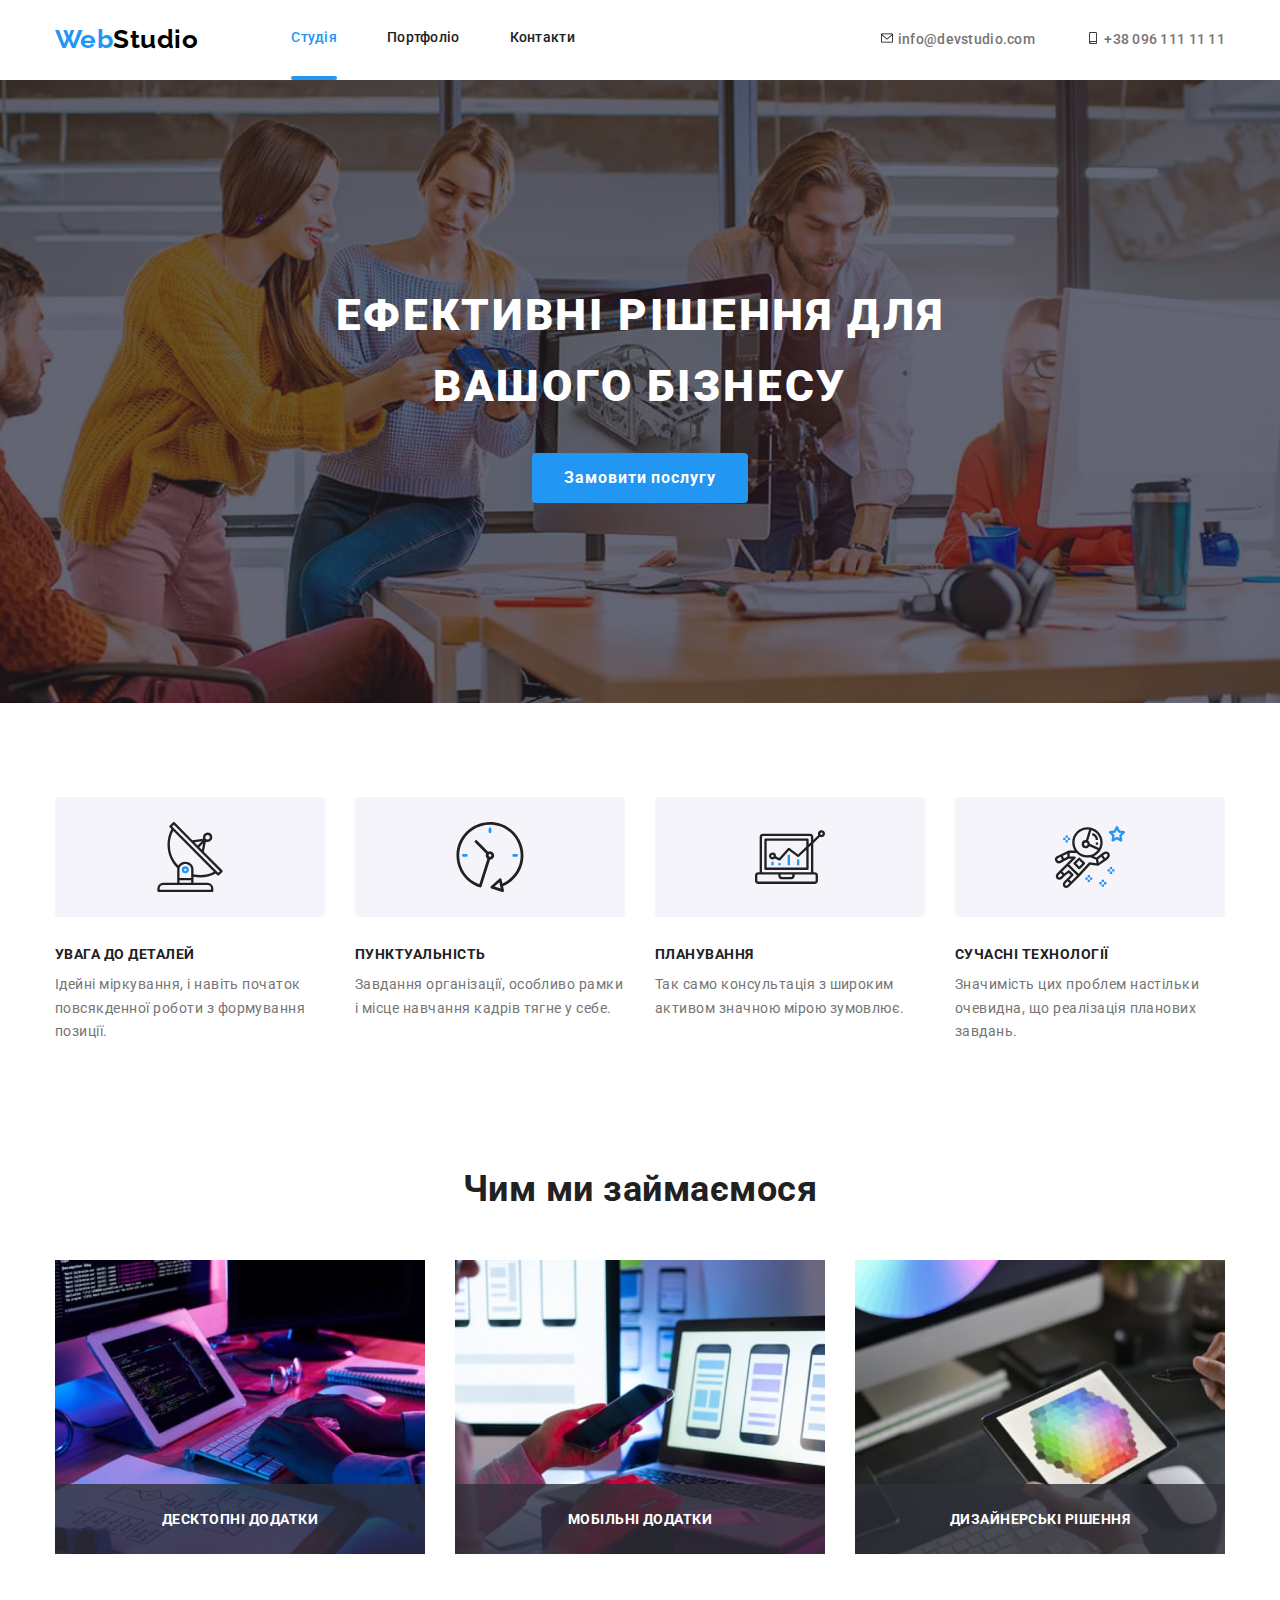
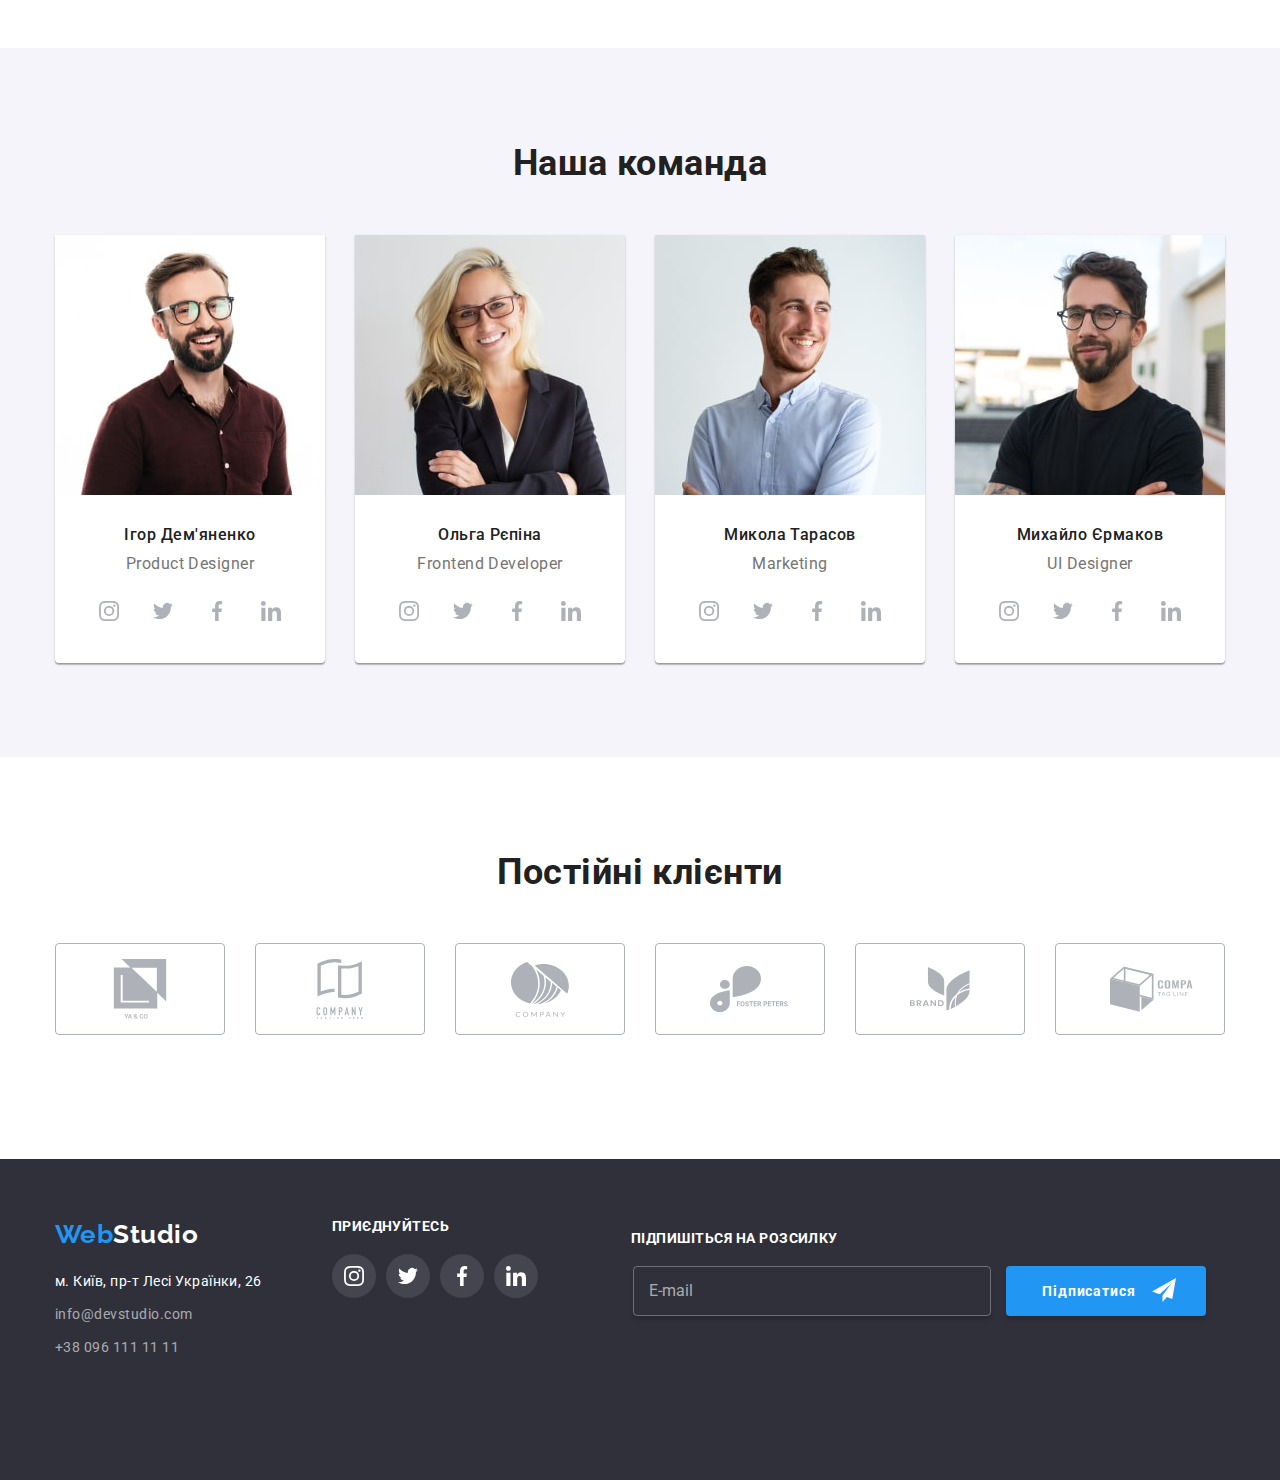
==== commit 14aa8da5: "done responsive" ====
--- a/index.html
+++ b/index.html
@@ -22,13 +22,13 @@
 	-->
 
 	<header class="header">
-		<div class="container ">
+		<div class="container">
 			<!-- 
 	#navigation
 -->
 			<nav class="navigation">
 				<a class="logo" href="./index.html"><span class="logo-span">Web</span>Studio</a>
-				<button type="button" class="menu-button js-open-menu " aria-expanded="false">
+				<button class="menu-toggle js-open-menu" aria-expanded="false" aria-controls="mobile-menu">
 					<svg class="navigation__burger-icon" width="24" height="16">
 						<use class="icon-menu" aria-label="Перемикач меню" href=" ./images/icons.svg#icon-menu"></use>
 						<use class="icon-cross" href="./images/icons.svg#icon-close"></use>
@@ -37,13 +37,17 @@
 				<!-- 
 	#list of navigation
  -->
-				<div class="menu-container  ">
+				<div class="menu-container">
 					<ul class="navigation-list lists">
-						<li class="navigation-list__item "><a class="navigation-list__link navigation-list__link--curent"
-								href="./index.html">Студія</a></li>
-						<li class="navigation-list__item "><a class="navigation-list__link" href="./portfolio.html">Портфоліо</a>
-						</li>
-						<li class="navigation-list__item "><a class="navigation-list__link" href="">Контакти</a></li>
+						<li class="navigation-list__item">
+							<a class="navigation-list__link navigation-list__link--curent" href="./index.html">Студія</a>
+						</li>
+						<li class="navigation-list__item">
+							<a class="navigation-list__link" href="./portfolio.html">Портфоліо</a>
+						</li>
+						<li class="navigation-list__item">
+							<a class="navigation-list__link" href="">Контакти</a>
+						</li>
 					</ul>
 
 					<!-- 
@@ -51,7 +55,7 @@
 -->
 					<ul class="contacts-list lists">
 						<li class="contacts-list__item">
-							<a class=" contacts-list__link" href="mailto:info@devstudio.com">
+							<a class="contacts-list__link" href="mailto:info@devstudio.com">
 								<svg class="contacts-list__icon icon" width="16" height="12">
 									<use href="./images/icons.svg#icon-envelope"></use>
 								</svg>
@@ -70,21 +74,27 @@
 				</div>
 			</nav>
 			<!-- #mobile menu -->
-			<div class="mobile-menu-container js-menu-container ">
-
-
-
-				<ul class="mobile-nav ">
-					<li class="mobile-nav__item "><a class="mobile-nav__link navigation-list__link--curent"
-							href="./index.html">Студія</a></li>
-					<li class="mobile-nav__item "><a class="mobile-nav__link" href="./portfolio.html">Портфоліо</a>
-					</li>
-					<li class="mobile-nav__item "><a class="mobile-nav__link" href="">Контакти</a></li>
+			<div class="mobile-menu-container js-menu-container">
+				<button type="button" class="menu-toggle js-close-menu">
+					<svg class="navigation__burger-icon" width="24" height="16">
+						<use class="icon-cross" href="./images/icons.svg#icon-close"></use>
+					</svg>
+				</button>
+
+				<ul class="mobile-nav">
+					<li class="mobile-nav__item">
+						<a class="mobile-nav__link navigation-list__link--curent" href="./index.html">Студія</a>
+					</li>
+					<li class="mobile-nav__item">
+						<a class="mobile-nav__link" href="./portfolio.html">Портфоліо</a>
+					</li>
+					<li class="mobile-nav__item"><a class="mobile-nav__link" href="">Контакти</a></li>
 				</ul>
 
 				<!-- 
 	#contacts 
 -->
+
 				<div class="mobile-container-bottom">
 					<ul class="mobile-contact lists">
 						<li class="mobile-contact__item">
@@ -94,26 +104,29 @@
 						</li>
 
 						<li class="mobile-contact__item">
-							<a class=" mobile-contact__link" href="mailto:info@devstudio.com">
+							<a class="mobile-contact__link" href="mailto:info@devstudio.com">
 								info@devstudio.com
 							</a>
 						</li>
 					</ul>
 					<ul class="mobile-social">
-						<li class="mobile-social__item"><a class="mobile-social__link" href="#">Instagram</a></li>
-						<li class="mobile-social__item"><a class="mobile-social__link" href="#">Twitter</a></li>
-						<li class="mobile-social__item"><a class="mobile-social__link" href="#">Facebook</a></li>
-						<li class="mobile-social__item"><a class="mobile-social__link" href="#">LinkedIn</a></li>
+						<li class="mobile-social__item">
+							<a class="mobile-social__link" href="#">Instagram</a>
+						</li>
+						<li class="mobile-social__item">
+							<a class="mobile-social__link" href="#">Twitter</a>
+						</li>
+						<li class="mobile-social__item">
+							<a class="mobile-social__link" href="#">Facebook</a>
+						</li>
+						<li class="mobile-social__item">
+							<a class="mobile-social__link" href="#">LinkedIn</a>
+						</li>
 					</ul>
 				</div>
 			</div>
-
-		</div>
-
-
 		</div>
 	</header>
-
 
 	<!--
 		$ MAIN
@@ -128,10 +141,7 @@
 				<h1 class="hero__title">Ефективні рішення для вашого бізнесу</h1>
 				<button type="button " class="button" data-modal-open>Замовити послугу</button>
 			</div>
-
 		</section>
-
-
 
 		<!-- 
 	#benefits
@@ -149,8 +159,7 @@
 						</div>
 						<h3 class="benefits-list__title">Увага до деталей</h3>
 						<p class="benefits-list__text">
-							Ідейні міркування, і навіть початок повсякденної роботи з
-							формування позиції.
+							Ідейні міркування, і навіть початок повсякденної роботи з формування позиції.
 						</p>
 					</li>
 
@@ -162,8 +171,7 @@
 						</div>
 						<h3 class="benefits-list__title">Пунктуальність</h3>
 						<p class="benefits-list__text">
-							Завдання організації, особливо рамки і місце навчання кадрів тягне
-							у себе.
+							Завдання організації, особливо рамки і місце навчання кадрів тягне у себе.
 						</p>
 					</li>
 
@@ -187,8 +195,7 @@
 						</div>
 						<h3 class="benefits-list__title">Сучасні технології</h3>
 						<p class="benefits-list__text">
-							Значимість цих проблем настільки очевидна, що реалізація планових
-							завдань.
+							Значимість цих проблем настільки очевидна, що реалізація планових завдань.
 						</p>
 					</li>
 				</ul>
@@ -204,20 +211,33 @@
 				<ul class="services-list lists">
 					<li class="services-list__item">
 						<div class="services-group">
-							<img class="services-group__img" src="./images/box1.jpg" alt="чоловік друкує текст" width="370" />
+							<picture>
+								<source srcset="./images/services1-dekstop.jpg 1x, 
+								./images/services1-dekstop@2x.jpg 2x" media="(min-width: 1200px)" />
+								<img src="./images/services1-dekstop.jpg" alt="клавіатура" width="370" height="294" />
+							</picture>
 							<p class="services-group__text">Десктопні додатки</p>
 						</div>
 					</li>
 					<li class="services-list__item">
 						<div class="services-group">
-							<img class="services-group__img" src="./images/box2.jpg" alt="телефон на екрані" width="370" />
+							<picture>
+								<source srcset="./images/services2-dekstop.jpg 1x, ./images/services2-dekstop@2x.jpg 2x"
+									media="(min-width: 1200px)" />
+								<img class="services-group__img" src="./images/services2-dekstop.jpg" alt="телефон
+                  на екрані" width="370" height="294" />
+							</picture>
 							<p class="services-group__text">Мобільні додатки</p>
 						</div>
 					</li>
 					<li class="services-list__item">
 						<div class="services-group">
-							<img class="services-group__img" src="./images/box3.jpg" alt="кольорова панель на екрані планшета"
-								width="370" />
+							<picture>
+								<source srcset="./images/services3-dekstop.jpg 1x, ./images/services3-dekstop@2x.jpg 2x" media="
+									(min-width: 1200px)" />
+								<img class="services-group__img" src="./images/services3-dekstop.jpg"
+									alt="кольорова панель на екрані планшета" width="370" height="294" />
+							</picture>
 							<p class="services-group__text">Дизайнерські рішення</p>
 						</div>
 					</li>
@@ -234,7 +254,16 @@
 
 				<ul class="team-list lists">
 					<li class="team-list__item">
-						<img src="./images/ihor.jpg" alt="Ігор" width="270" />
+						<picture>
+							<source srcset="./images/ihor-dekstop.jpg 1x,
+              ./images/ihor-dekstop@2x.jpg 2x" media="(min-width: 1200px)">
+							<source srcset="./images/ihor-tablet.jpg 1x,
+              ./images/ihor-tablet@2x.jpg 2x" media="(min-width: 768px)">
+							<source srcset="./images/ihor-mobile.jpg 1x,
+              ./images/ihor-mobile@2x.jpg 2x" media="(max-width: 767px)">
+							<img class="team-img" src="./images/ihor-desktop.jpg " alt="Ігор" width="270" />
+						</picture>
+
 						<div class="team-group">
 							<h3 class="team-group__title">Ігор Дем'яненко</h3>
 							<p class="team-group__subtitle">Product Designer</p>
@@ -273,7 +302,16 @@
 						</div>
 					</li>
 					<li class="team-list__item">
-						<img src="./images/olha.jpg" alt="Ольга" width="270" />
+						<picture>
+							<source srcset="./images/olya-dekstop.jpg 1x, 
+						./images/olya-dekstop@2x.jpg 2x" media="(min-width: 1200px)">
+							<source srcset="./images/olya-tablet.jpg 1x,
+						./images/olya-tablet@2x.jpg 2x" media="(min-width: 768px)">
+							<source srcset="./images/olya-mobile.jpg 1x,
+						./images/olya-dekstop@2x.jpg 2x" media="(max-width: 767px)">
+							<img class="team-img" src="./images/olya-dekstop.jpg" alt="Ольга" width="270" />
+						</picture>
+
 						<div class="team-group">
 							<h3 class="team-group__title">Ольга Рєпіна</h3>
 							<p class="team-group__subtitle">Frontend Developer</p>
@@ -314,7 +352,17 @@
 						</div>
 					</li>
 					<li class="team-list__item">
-						<img src="./images/chel_prosto.jpg" alt="Микола" />
+						<picture>
+							<source srcset="./images/mykola-dekstop.jpg 1x, 
+						./images/mykola-dekstop@2x.jpg 2x" media="(min-width: 1200px)">
+							<source srcset="./images/mykola-tablet.jpg  1x,
+						./images/mykola-tablet@2x.jpg 2x" media="(min-width: 768px)">
+							<source srcset="./images/mykola-mobile.jpg 1x,
+						./images/mykola-mobile@2x.jpg 2x" media="(max-width: 767px)">
+
+							<img class="team-img" src="./images/mykola-dekstop.jpg" alt="Микола" width="270" />
+						</picture>
+
 						<div class="team-group">
 							<h3 class="team-group__title">Микола Тарасов</h3>
 							<p class="team-group__subtitle">Marketing</p>
@@ -355,7 +403,17 @@
 						</div>
 					</li>
 					<li class="team-list__item">
-						<img src="./images/chel_prosto.jpg" alt="Михайло" />
+						<picture>
+							<source srcset="./images/miha-dekstop.jpg 1x, 
+						./images/miha-dekstop@2x.jpg 2x" media="(min-width: 1200px)">
+							<source srcset="./images/miha-tablet.jpg  1x,
+						./images/miha-tablet@2x.jpg 2x" media="(min-width: 768px)">
+							<source srcset="./images/miha-mobile.jpg 1x,
+						./images/miha-mobile@2x.jpg 2x" media="(max-width: 767px)">
+
+							<img class="team-img" src="./images/miha-dekstop.jpg" alt="Михайло" width="270" />
+						</picture>
+
 						<div class="team-group">
 							<h3 class="team-group__title">Михайло Єрмаков</h3>
 							<p class="team-group__subtitle">UI Designer</p>
@@ -455,24 +513,22 @@
 	-->
 	<!-- #footer -->
 	<footer class="footer">
-		<div class="container ">
+		<div class="container">
 			<div class="footer__tablet-group">
 				<div class="address-container">
 					<a class="logo footer__logo" href="/"><span class="logo-span">Web</span>Studio</a>
 					<!-- #address -->
 					<address class="address">
-
 						<ul class="address-list lists">
 							<li class="address-list__item">
 								<a class="maplink" href="https://goo.gl/maps/gcyHWEu6hnRkyXLD7" target="_blank">м. Київ, пр-т Лесі
-									Українки,
-									26</a>
+									Українки, 26</a>
 							</li>
 							<li class="address-list__item">
-								<a class="address-list__contact " href="mailto:info@devstudio.com">info@devstudio.com</a>
+								<a class="address-list__contact" href="mailto:info@devstudio.com">info@devstudio.com</a>
 							</li>
 							<li class="address-list__item">
-								<a class="address-list__contact " href="tel:+380961111111 ">+38 096 111 11 11</a>
+								<a class="address-list__contact" href="tel:+380961111111 ">+38 096 111 11 11</a>
 							</li>
 						</ul>
 					</address>
@@ -516,23 +572,21 @@
 			<form class="form-send" action="">
 				<p class="form-send__text">Підпишіться на розсилку</p>
 				<fieldset class="form-group">
-					<input class="form-group__email" type="email" placeholder="E-mail">
-					<button class="form-group__submit" type="submit">Підписатися
+					<input class="form-group__email" type="email" placeholder="E-mail" />
+					<button class="form-group__submit" type="submit">
+						Підписатися
 						<svg class="form-group__icon" width="24" height="24">
-							<use href="./images/icons.svg#icon-icon-send">
-							</use>
+							<use href="./images/icons.svg#icon-icon-send"></use>
 						</svg>
 					</button>
 				</fieldset>
 			</form>
 		</div>
-
 	</footer>
 
 	<!-- #modal -->
-	<div class="backdrop  is-hidden" data-modal>
+	<div class="backdrop is-hidden" data-modal>
 		<div class="modal">
-
 			<button class="modal__button" data-modal-close>
 				<svg class="modal__icon" width="18" height="18">
 					<use href="./images/icons.svg#icon-close-black"></use>
@@ -544,7 +598,7 @@
 
 				<label for="name" class="modal-form__label">Ім'я</label>
 				<div class="modal-group">
-					<input type="text" class="modal-group__input" id="name">
+					<input type="text" class="modal-group__input" id="name" />
 					<svg class="modal-group__icon" width="15" height="12">
 						<use href="./images/icons.svg#icon-fio"></use>
 					</svg>
@@ -552,7 +606,7 @@
 
 				<label for="tel" class="modal-form__label">Телефон</label>
 				<div class="modal-group">
-					<input type="tel" class="modal-group__input" id="tel">
+					<input type="tel" class="modal-group__input" id="tel" />
 					<svg class="modal-group__icon" width="15" height="12">
 						<use href="./images/icons.svg#icon-phone"></use>
 					</svg>
@@ -560,38 +614,33 @@
 
 				<label for="email" class="modal-form__label">Пошта</label>
 				<div class="modal-group">
-					<input type="email" class="modal-group__input" id="email">
+					<input type="email" class="modal-group__input" id="email" />
 					<svg class="modal-group__icon" width="15" height="12">
 						<use href="./images/icons.svg#icon-email"></use>
 					</svg>
 				</div>
 
-
 				<label for="textarea" class="modal-form__label">Коментар</label>
 				<textarea class="modal-form__textarea" id="textarea" placeholder="Введіть текст"></textarea>
 
-
 				<label class="check">
-					<input type="checkbox" class="modal-form__checkbox">
+					<input type="checkbox" class="modal-form__checkbox" />
 					<span class="modal-form__box">
 						<svg class="modal-form__box-icon">
 							<use href="./images/icons.svg#icon-check"></use>
 						</svg>
 					</span>
-					<p class="modal-form__checkbox-text">Погоджуюся з розсилкою та приймаю <a class="modal-form__link"
-							href="">Умови договору</a></p>
+					<p class="modal-form__checkbox-text">
+						Погоджуюся з розсилкою та приймаю
+						<a class="modal-form__link" href="">Умови договору</a>
+					</p>
 				</label>
-
 
 				<button class="modal-form__button" type="submit">Відправити</button>
 			</form>
 		</div>
-
-
-
 	</div>
 
-	</div>
 	<script src="./js/modal.js"></script>
 	<script src="./js/menu.js"></script>
 </body>
--- a/css/main.min.css
+++ b/css/main.min.css
@@ -1 +1 @@
-body{background-color:var(--primary-background-color);font-family:"Roboto",sans-serif;color:var(--primary-text-color);letter-spacing:.03em}a{text-decoration:none}.section{padding-top:60px;padding-bottom:60px}@media(min-width: 1200px){.section{padding-top:94px;padding-bottom:94px}}.section__title{margin-bottom:50px;font-weight:700;font-size:28px;line-height:1.17;text-align:center;color:var(--title-text-color)}@media(min-width: 1200px){.section__title{font-size:36px}}.icon{display:inline-block}img{display:block;max-width:100%}h1,h2,h3,h4,h5,h6,p{margin:0;padding:0}:root{--title-text-color: #212121;--primary-text-color: #757575;--secondary-text-color: #ffffff;--link-text-color: rgba(255, 255, 255, 0.6);--button-text-color: #212121;--font-text-color: #000000;--icon-color: #afb1b8;--brand-color: #2196f3;--card-gap: 30px;--primary-font-size: 14px;--primary-letter-spacing: 0.03em;--secondary-letter-spacing: 0.06em;--border-color: #eeeeee;--hover-focus-color: #2196f3;--timing-function: cubic-bezier(0.4, 0, 0.2, 1);--primary-background-color: #ffffff;--secondary-background-color: #f5f4fa;--footer-hero-background-color: #2f303a;--button-background-color: #f5f4fa;--active-button-background-color: #2196f3}.portfolio-list,.filter-list,.address-list,.client-group__list,.team-list,.benefits-list,.social-links__list,.contacts-list,.navigation-list,.mobile-social,.mobile-contact,.mobile-nav{padding:0;margin:0;list-style:none}.container{margin-right:auto;margin-left:auto;padding-left:15px;padding-right:15px}@media(min-width: 480px){.container{width:480px}}@media(min-width: 768px){.container{width:768px}}@media(min-width: 1200px){.container{width:1200px}}.flex-container{display:-webkit-box;display:-ms-flexbox;display:flex;-webkit-box-align:center;-ms-flex-align:center;align-items:center}.address-container{margin-right:0;margin-bottom:60px}@media(min-width: 768px){.address-container{margin:0}}@media(min-width: 1200px){.address-container{margin-right:70px}}.button{cursor:pointer;font-weight:700;line-height:1.88;text-align:center;letter-spacing:var(--secondary-letter-spacing);color:var(--secondary-text-color);background-color:var(--active-button-background-color);border:none;border-radius:4px;padding:10px 32px;-webkit-transition:background 250ms var(--timing-function);transition:background 250ms var(--timing-function);-webkit-transition:-webkit-box-shadow 250ms var(--timing-function);transition:-webkit-box-shadow 250ms var(--timing-function);transition:box-shadow 250ms var(--timing-function);transition:box-shadow 250ms var(--timing-function), -webkit-box-shadow 250ms var(--timing-function)}.modal__button{cursor:pointer;position:absolute;top:8px;right:8px;display:-webkit-box;display:-ms-flexbox;display:flex;-webkit-box-pack:center;-ms-flex-pack:center;justify-content:center;-webkit-box-align:center;-ms-flex-align:center;align-items:center;width:30px;height:30px;background-color:rgba(0,0,0,0);border:1px solid rgba(0,0,0,.1);border-radius:50%;-webkit-transition:fill 250ms var(--timing-function);transition:fill 250ms var(--timing-function)}.modal__button:hover{fill:var(--hover-focus-color)}.modal-form__button{cursor:pointer;display:block;margin:0 auto;width:200px;height:50px;font-weight:700;font-size:16px;line-height:1.9;text-align:center;letter-spacing:.06em;background-color:var(--active-button-background-color);color:var(--secondary-text-color);-webkit-box-shadow:0px 4px 4px rgba(0,0,0,.15);box-shadow:0px 4px 4px rgba(0,0,0,.15);border:0;border-radius:4px;-webkit-transition:background-color 250ms var(--timing-function);transition:background-color 250ms var(--timing-function)}.filter-list__button{border:none;border-radius:4px;padding:6px 22px;font-family:inherit;font-size:16px;font-weight:500;line-height:1.62;text-align:center;cursor:pointer;background-color:var(--button-background-color);color:var(--button-text-color);-webkit-transition:background-color 250ms var(--timing-function);transition:background-color 250ms var(--timing-function);-webkit-transition:-webkit-box-shadow 250ms var(--timing-function);transition:-webkit-box-shadow 250ms var(--timing-function);transition:box-shadow 250ms var(--timing-function);transition:box-shadow 250ms var(--timing-function), -webkit-box-shadow 250ms var(--timing-function);-webkit-transition:color 250ms var(--timing-function);transition:color 250ms var(--timing-function)}.filter-list__button:hover,.filter-list__button:focus{background-color:var(--active-button-background-color);color:var(--secondary-text-color);-webkit-box-shadow:0px 3px 1px rgba(0,0,0,.1),0px 1px 2px rgba(0,0,0,.08),0px 2px 2px rgba(0,0,0,.12);box-shadow:0px 3px 1px rgba(0,0,0,.1),0px 1px 2px rgba(0,0,0,.08),0px 2px 2px rgba(0,0,0,.12)}.header{position:relative;outline:1px solid #ececec}.navigation{height:60px;display:-webkit-box;display:-ms-flexbox;display:flex;-webkit-box-align:center;-ms-flex-align:center;align-items:center}@media(min-width: 768px){.navigation{display:-webkit-box;display:-ms-flexbox;display:flex;height:80px}}.menu-container{display:none}@media(min-width: 768px){.menu-container{padding:0;background-color:rgba(0,0,0,0);position:static;display:-webkit-box;display:-ms-flexbox;display:flex;-webkit-box-align:center;-ms-flex-align:center;align-items:center;width:100%;display:flex;margin-left:93px}}@media(min-width: 1200px){.menu-container{display:-webkit-box;display:-ms-flexbox;display:flex;-webkit-box-pack:justify;-ms-flex-pack:justify;justify-content:space-between}}.mobile-menu-container{position:relative;display:none;position:relative;padding:48px 40px;position:absolute;background-color:#fff;width:100%;height:90vmax;left:0;top:0;z-index:20}.mobile-menu-container.is-open{display:block}.mobile-container-bottom{position:absolute;bottom:50px}.mobile-nav{font-weight:500;font-size:40px;line-height:47px;letter-spacing:.02em}.mobile-nav__item{margin-bottom:32px}.mobile-nav__item:nth-last-child(1){margin-bottom:0}.mobile-nav__link{color:var(--title-text-color)}.mobile-contact{font-weight:500;font-weight:500;font-size:24px;line-height:1.2;letter-spacing:.02em;color:var(--primary-text-color)}.mobile-contact__item{margin-bottom:32px}.mobile-contact__item:nth-last-child(1){margin-bottom:64px}.mobile-contact__link{color:var(--primary-text-color)}.mobile-contact__link--big{color:var(--brand-color);font-size:24px}@media(min-width: 350px){.mobile-contact__link--big{font-size:34px}}.mobile-social{display:-webkit-box;display:-ms-flexbox;display:flex;width:100%}@media(max-width: 350px){.mobile-social{-ms-flex-wrap:wrap;flex-wrap:wrap}}.mobile-social__item{padding:0 10px;border-left:1px solid rgba(33,33,33,.2)}@media(max-width: 350px){.mobile-social__item{border-left:1px solid rgba(33,33,33,.2);-ms-flex-preferred-size:50%;flex-basis:50%;margin-bottom:10px;border:none;padding-left:0;padding-right:10px}}.mobile-social__item:nth-child(1){border:none;padding-left:0;padding-right:10px}.mobile-social__link{color:var(--brand-color);font-weight:500;font-size:18px;line-height:1.22;letter-spacing:.02em}@media(max-width: 480px){.mobile-social__link{font-size:16px}}.mobile-button{position:absolute}.navigation-list{display:block;text-align:start}@media(min-width: 768px){.navigation-list{display:-webkit-box;display:-ms-flexbox;display:flex;font-weight:500;font-size:var(--primary-font-size);line-height:1.14;letter-spacing:.02em}}@media(min-width: 768px){.navigation-list__item+.navigation-list__item{margin-left:50px}}.navigation-list__link{display:block;-webkit-transition:color 250ms var(--timing-function);transition:color 250ms var(--timing-function)}@media(min-width: 768px){.navigation-list__link{padding-top:32px;padding-bottom:32px}}.navigation-list__link{text-decoration:none;color:var(--title-text-color)}.navigation-list__link--curent{color:var(--hover-focus-color)}@media(min-width: 768px){.navigation-list__link--curent::after{position:relative;top:30px;content:"";display:block;border-bottom:4px solid var(--hover-focus-color);border-radius:2px}}.navigation-list__link:hover,.navigation-list__link:focus{color:var(--hover-focus-color)}.menu-button{padding:0;border:none;background-color:rgba(0,0,0,0);width:40px;height:40px;display:-webkit-box;display:-ms-flexbox;display:flex;-webkit-box-pack:center;-ms-flex-pack:center;justify-content:center;-webkit-box-align:center;-ms-flex-align:center;align-items:center;margin-left:auto;z-index:40}@media(min-width: 768px){.menu-button{display:none}}.menu-button .icon-cross{display:none}.menu-button.is-open .icon-cross{display:block}.menu-button.is-open .icon-menu{display:none}.contacts-list{display:block;text-align:center;margin-left:auto;font-size:var(--primary-font-size)}@media(min-width: 768px){.contacts-list{text-align:start;display:block;font-size:12px;padding-top:19px;padding-bottom:19px}}@media(min-width: 1200px){.contacts-list{display:-webkit-box;display:-ms-flexbox;display:flex;margin-left:auto}}@media(min-width: 1200px){.contacts-list__item+.contacts-list__item{margin-left:50px}}@media(min-width: 768px){.contacts-list__item:nth-child(1){margin-bottom:10px}}@media(min-width: 320px){.contacts-list__item:nth-child(1){margin-bottom:10px}}@media(min-width: 320px){.contacts-list__item:nth-child(1){margin-bottom:0px}}.contacts-list__link{display:block;text-decoration:none;color:var(--primary-text-color);-webkit-transition:color 250ms var(--timing-function);transition:color 250ms var(--timing-function);-webkit-transition:fill 250ms var(--timing-function);transition:fill 250ms var(--timing-function)}.contacts-list__link:hover,.contacts-list__link:focus{color:var(--hover-focus-color);fill:var(--hover-focus-color)}.contacts-list__link__icon{margin-right:8px;fill:currentColor;vertical-align:middle}.logo{font-family:"Raleway",sans-serif;text-decoration:none;font-weight:700;font-size:26px;line-height:1.2;color:var(--font-text-color);-webkit-transition:color 250ms var(--timing-function);transition:color 250ms var(--timing-function)}.logo:hover,.logo:focus{color:var(--hover-focus-color)}.logo-span{color:var(--hover-focus-color)}.footer .logo{display:block;color:var(--secondary-text-color);margin-bottom:20px;-webkit-transition:color 250ms var(--timing-function);transition:color 250ms var(--timing-function)}.footer .logo:hover,.footer .logo:focus{color:var(--hover-focus-color)}.social-links__list{margin-left:-10px;display:-webkit-box;display:-ms-flexbox;display:flex;-webkit-box-pack:center;-ms-flex-pack:center;justify-content:center}.social-links__item{margin-left:10px;color:var(--icon-color);width:44px;height:44px;display:-webkit-box;display:-ms-flexbox;display:flex;-webkit-box-pack:center;-ms-flex-pack:center;justify-content:center;-webkit-box-align:center;-ms-flex-align:center;align-items:center;cursor:pointer;border-radius:50%;-webkit-transition:background-color 250ms var(--timing-function);transition:background-color 250ms var(--timing-function);-webkit-transition:color 250ms var(--timing-function);transition:color 250ms var(--timing-function)}.social-links__item:hover{background-color:var(--hover-focus-color);color:var(--secondary-text-color)}.social-links__link{padding:0;margin:0;color:inherit;text-decoration:none;font-size:0}.social-links__icon{fill:currentColor}.backdrop{position:fixed;top:0;left:0;width:100%;height:100%;background:rgba(0,0,0,.2);visibility:visible;opacity:1;padding:94px 15px;display:-webkit-box;display:-ms-flexbox;display:flex;-webkit-box-pack:center;-ms-flex-pack:center;justify-content:center;-webkit-box-align:center;-ms-flex-align:center;align-items:center;-webkit-transition:opacity 250ms var(--timing-function);transition:opacity 250ms var(--timing-function);-webkit-transition:visibility 250ms var(--timing-function);transition:visibility 250ms var(--timing-function)}@media(min-width: 767px){.backdrop{display:block}}.backdrop.is-hidden{opacity:0;visibility:hidden;pointer-events:none}.backdrop.is-hidden .modal{-webkit-transform:translate(-50%, -50%) scale(0.9);transform:translate(-50%, -50%) scale(0.9);-webkit-transition:opacity 250ms var(--timing-function);transition:opacity 250ms var(--timing-function);-webkit-transition:visibility 250ms var(--timing-function);transition:visibility 250ms var(--timing-function);-webkit-transition:-webkit-transform 250ms var(--timing-function);transition:-webkit-transform 250ms var(--timing-function);transition:transform 250ms var(--timing-function);transition:transform 250ms var(--timing-function), -webkit-transform 250ms var(--timing-function)}.modal{position:relative;max-width:450px;padding:40px;z-index:100;overflow:scroll;background:var(--primary-background-color);-webkit-box-shadow:0px 1px 3px rgba(0,0,0,.12),0px 1px 1px rgba(0,0,0,.14),0px 2px 1px rgba(0,0,0,.2);box-shadow:0px 1px 3px rgba(0,0,0,.12),0px 1px 1px rgba(0,0,0,.14),0px 2px 1px rgba(0,0,0,.2);border-radius:4px}@media(min-width: 768px){.modal{left:50%;top:50%;max-width:528px;-webkit-transform:translate(-50%, -50%) scale(1);transform:translate(-50%, -50%) scale(1);-webkit-transition:-webkit-transform 250ms var(--timing-function);transition:-webkit-transform 250ms var(--timing-function);transition:transform 250ms var(--timing-function);transition:transform 250ms var(--timing-function), -webkit-transform 250ms var(--timing-function)}}.modal-group{width:100%;height:100%}.modal-form__title{margin-bottom:12px;font-weight:700;font-size:20px;line-height:1.15;text-align:center;color:var(--title-text-color)}.modal-form__label{display:block;font-weight:400;font-size:12px;line-height:1.2;letter-spacing:.01em;margin-bottom:4px;color:var(--primary-text-color)}.modal-group__input{display:block;position:relative;padding-left:38px;padding-right:10px;margin-bottom:10px;width:100%;height:40px;border:1px solid rgba(33,33,33,.2);border-radius:4px;outline:none}.modal-group__input{display:block;position:relative;padding-left:38px;padding-right:10px;margin-bottom:10px;width:100%;height:40px;border:1px solid rgba(33,33,33,.2);border-radius:4px;outline:none}.modal-group__input:focus{border-color:var(--active-button-background-color)}.modal-group__input:focus+.modal-group__icon{fill:var(--hover-focus-color)}.modal-group{position:relative}.modal-group__icon{position:absolute;top:50%;left:14px;-webkit-transform:translateY(-50%);transform:translateY(-50%)}.modal-form__textarea{font-family:inherit;border:1px solid rgba(33,33,33,.2);border-radius:4px;resize:none;width:100%;height:120px;padding:12px;font-size:12px;margin-bottom:20px;outline:none}.modal-form__textarea:focus{border-color:var(--active-button-background-color)}.modal-form__textarea::-webkit-input-placeholder{margin-bottom:20px;font-weight:400;font-size:12px;line-height:14px;letter-spacing:.01em;color:rgba(117,117,117,.5)}.modal-form__textarea::-moz-placeholder{margin-bottom:20px;font-weight:400;font-size:12px;line-height:14px;letter-spacing:.01em;color:rgba(117,117,117,.5)}.modal-form__textarea:-ms-input-placeholder{margin-bottom:20px;font-weight:400;font-size:12px;line-height:14px;letter-spacing:.01em;color:rgba(117,117,117,.5)}.modal-form__textarea::-ms-input-placeholder{margin-bottom:20px;font-weight:400;font-size:12px;line-height:14px;letter-spacing:.01em;color:rgba(117,117,117,.5)}.modal-form__textarea::placeholder{margin-bottom:20px;font-weight:400;font-size:12px;line-height:14px;letter-spacing:.01em;color:rgba(117,117,117,.5)}.modal-form__checkbox{position:absolute;-webkit-appearance:none;-moz-appearance:none;appearance:none}.modal-form__box{position:relative;display:inline-block;width:16px;height:15px;border-radius:4px;border:2px solid var(--button-text-color);vertical-align:middle}.modal-form__box-icon{opacity:0;position:absolute;top:-2px;left:-2px;height:15px;width:16px}.modal-form__checkbox:checked+.modal-form__box>.modal-form__box-icon{border-radius:4px;background-color:var(--active-button-background-color);opacity:1}.modal-form__checkbox-text{display:inline;font-size:14px;line-height:1.7;color:var(--primary-text-color);margin-bottom:30px}.modal-form__link{color:var(--active-button-background-color)}.modal-form__link:hover{color:#2d73ac}.modal-form__button:focus,.modal-form__button:hover{border:0;background-color:#188ce8}.check{display:inline-block;margin-bottom:20px}@media(max-width: 1199px){.form-send{max-width:450px;margin:auto}}@media(min-width: 1200px){.form-send{max-width:570px}}.form-send__text{font-weight:700;font-size:var(--primary-font-size);text-transform:uppercase;color:var(--secondary-text-color);margin-bottom:20px}.form-group{display:-webkit-box;display:-ms-flexbox;display:flex;-webkit-box-pack:justify;-ms-flex-pack:justify;justify-content:space-between;border:none;padding:0}@media(max-width: 1200px){.form-group{display:block}}.form-group__email{display:inline-block;margin-right:15px;padding-left:15px;padding-top:15px;padding-bottom:15px;border:1px solid rgba(255,255,255,.3);-webkit-box-shadow:0px 4px 4px rgba(0,0,0,.15);box-shadow:0px 4px 4px rgba(0,0,0,.15);border-radius:4px;background-color:rgba(0,0,0,0);color:var(--secondary-text-color)}@media(max-width: 1200px){.form-group__email{margin-right:0;width:100%;margin-bottom:20px}}@media(min-width: 1200px){.form-group__email{width:358px}}.form-group__email::-webkit-input-placeholder{color:rgba(255,255,255,.6)}.form-group__email::-moz-placeholder{color:rgba(255,255,255,.6)}.form-group__email:-ms-input-placeholder{color:rgba(255,255,255,.6)}.form-group__email::-ms-input-placeholder{color:rgba(255,255,255,.6)}.form-group__email::placeholder{color:rgba(255,255,255,.6)}.form-group__submit{cursor:pointer;position:relative;width:200px;height:50px;padding-right:62px;padding-left:28px;-webkit-box-shadow:0px 4px 4px rgba(0,0,0,.15);box-shadow:0px 4px 4px rgba(0,0,0,.15);border:none;border-radius:4px;background-color:var(--active-button-background-color);font-weight:700;font-size:var(--primary-font-size);letter-spacing:.06em;color:var(--secondary-text-color);-webkit-transition:background 250ms var(--timing-function);transition:background 250ms var(--timing-function);-webkit-transition:-webkit-box-shadow 250ms var(--timing-function);transition:-webkit-box-shadow 250ms var(--timing-function);transition:box-shadow 250ms var(--timing-function);transition:box-shadow 250ms var(--timing-function), -webkit-box-shadow 250ms var(--timing-function)}.form-group__submit:hover,.form-group__submit:focus{background:#188ce8;-webkit-box-shadow:0px 4px 4px rgba(0,0,0,.15);box-shadow:0px 4px 4px rgba(0,0,0,.15)}.form-group__icon{position:absolute;display:block;top:25%;right:15%}.hero{position:relative;margin:0 auto;text-align:center;max-width:1600px;padding-top:200px;padding-bottom:200px;background-image:-webkit-gradient(linear, left top, right top, from(rgba(47, 48, 58, 0.4)), to(rgba(47, 48, 58, 0.4))),url("../images/bgi.jpg");background-image:linear-gradient(to right, rgba(47, 48, 58, 0.4), rgba(47, 48, 58, 0.4)),url("../images/bgi.jpg");background-position:center;background-repeat:no-repeat;background-size:cover}@media(max-width: 1200px){.hero{padding-top:118px;padding-bottom:118px}}.hero__title{max-width:360px;margin:0px auto 30px auto;color:var(--secondary-text-color);font-weight:900;font-size:26px;line-height:1.62;letter-spacing:var(--secondary-letter-spacing);text-transform:uppercase}@media(min-width: 1200px){.hero__title{max-width:696px;font-size:44px}}.hero .button:hover,.hero .button:focus{background:#188ce8;-webkit-box-shadow:0px 4px 4px rgba(0,0,0,.15);box-shadow:0px 4px 4px rgba(0,0,0,.15)}.services{padding-top:0}@media(max-width: 1200px){.services{display:none}}.services-group{position:relative;z-index:-1}.services-group__text{margin:0;height:70px;width:100%;position:absolute;bottom:0;left:0;display:-webkit-box;display:-ms-flexbox;display:flex;-webkit-box-pack:center;-ms-flex-pack:center;justify-content:center;-webkit-box-align:center;-ms-flex-align:center;align-items:center;font-weight:700;font-size:14px;line-height:1.2;text-transform:uppercase;color:var(--secondary-text-color);background:rgba(47,48,58,.8)}.services-list{display:-webkit-box;display:-ms-flexbox;display:flex;-ms-flex-wrap:wrap;flex-wrap:wrap;margin-left:calc(-1*var(--card-gap))}.services-list__item{-ms-flex-preferred-size:calc(33.3333333333% - var(--card-gap));flex-basis:calc(33.3333333333% - var(--card-gap));margin-left:var(--card-gap)}.benefits-title{position:absolute;white-space:nowrap;width:1px;height:1px;overflow:hidden;border:0;padding:0;clip:rect(0 0 0 0);-webkit-clip-path:inset(50%);clip-path:inset(50%);margin:-1px}@media(min-width: 768px){.benefits-list{display:-webkit-box;display:-ms-flexbox;display:flex;-ms-flex-wrap:wrap;flex-wrap:wrap;margin-left:calc(-1*var(--card-gap))}}.benefits-list__item{margin-bottom:30px}@media(min-width: 768px){.benefits-list__item{-ms-flex-preferred-size:calc(50% - var(--card-gap));flex-basis:calc(50% - var(--card-gap));margin-left:var(--card-gap)}}@media(min-width: 1200px){.benefits-list__item{-ms-flex-preferred-size:calc(25% - var(--card-gap));flex-basis:calc(25% - var(--card-gap));margin-left:var(--card-gap)}}.benefits-list__title{margin-bottom:10px;font-weight:700;font-size:var(--primary-font-size);line-height:1.14;text-transform:uppercase;color:var(--title-text-color)}@media(max-width: 767px){.benefits-list__title{text-align:center}}.benefits-list__text{font-size:var(--primary-font-size);line-height:1.71}.benefits-group{display:-webkit-box;display:-ms-flexbox;display:flex;-webkit-box-pack:center;-ms-flex-pack:center;justify-content:center;-webkit-box-align:center;-ms-flex-align:center;align-items:center;width:100%;height:120px;background-color:var(--button-background-color);border-radius:4px;text-align:center;margin-bottom:30px}@media(min-width: 1200px){.benefits-group{width:270px}}.team{background-color:var(--secondary-background-color)}.team-group{padding-top:30px;padding-bottom:24px;text-align:center}@media(min-width: 1200px){.team-group{padding-top:30px;padding-bottom:30px}}.team-group__title{font-size:16px;margin-bottom:10px;font-weight:500;line-height:1.19;color:var(--title-text-color)}.team-group__subtitle{margin:0;margin-bottom:16px;line-height:1.19}.team-list{display:-webkit-box;display:-ms-flexbox;display:flex;-ms-flex-wrap:wrap;flex-wrap:wrap;margin-left:calc(-1*var(--card-gap))}@media(min-width: 320px){.team-list{display:block}}@media(min-width: 768px){.team-list{display:-webkit-box;display:-ms-flexbox;display:flex}}.team-list__item{margin-bottom:30px;border-radius:0px 0px 4px 4px;-webkit-box-shadow:0px 1px 3px rgba(0,0,0,.12),0px 1px 1px rgba(0,0,0,.14),0px 2px 1px rgba(0,0,0,.2);box-shadow:0px 1px 3px rgba(0,0,0,.12),0px 1px 1px rgba(0,0,0,.14),0px 2px 1px rgba(0,0,0,.2);background-color:var(--secondary-text-color);margin-left:var(--card-gap)}@media(min-width: 768px){.team-list__item{-ms-flex-preferred-size:calc(50% - var(--card-gap));flex-basis:calc(50% - var(--card-gap))}}@media(min-width: 1200px){.team-list__item{margin-bottom:0px;-ms-flex-preferred-size:calc(25% - var(--card-gap));flex-basis:calc(25% - var(--card-gap));margin-left:var(--card-gap);border-radius:0px 0px 4px 4px;-webkit-box-shadow:0px 1px 3px rgba(0,0,0,.12),0px 1px 1px rgba(0,0,0,.14),0px 2px 1px rgba(0,0,0,.2);box-shadow:0px 1px 3px rgba(0,0,0,.12),0px 1px 1px rgba(0,0,0,.14),0px 2px 1px rgba(0,0,0,.2);background-color:var(--secondary-text-color)}}.client-group__list{display:-webkit-box;display:-ms-flexbox;display:flex;-ms-flex-wrap:wrap;flex-wrap:wrap;margin-left:calc(-1*var(--card-gap))}@media(max-width: 480px){.client-group__list{-ms-flex-preferred-size:calc(50% - var(--card-gap));flex-basis:calc(50% - var(--card-gap))}}.client-group__item{-ms-flex-preferred-size:calc(50% - var(--card-gap));flex-basis:calc(50% - var(--card-gap));height:92px;margin-bottom:var(--card-gap);margin-left:var(--card-gap)}@media(min-width: 768px){.client-group__item{-ms-flex-preferred-size:calc(33.3333333333% - var(--card-gap));flex-basis:calc(33.3333333333% - var(--card-gap));margin-left:var(--card-gap)}}@media(min-width: 1200px){.client-group__item{-ms-flex-preferred-size:calc(16.6666666667% - var(--card-gap));flex-basis:calc(16.6666666667% - var(--card-gap));margin-left:var(--card-gap)}}.client-group__link{display:-webkit-box;display:-ms-flexbox;display:flex;-webkit-box-pack:center;-ms-flex-pack:center;justify-content:center;-webkit-box-align:center;-ms-flex-align:center;align-items:center;width:100%;height:100%;color:var(--icon-color);border:1px solid #afb1b8;border-radius:4px;-webkit-transition:color 250ms var(--timing-function);transition:color 250ms var(--timing-function);-webkit-transition:border 250ms var(--timing-function);transition:border 250ms var(--timing-function)}.client-group__link:hover,.client-group__link:focus{color:var(--hover-focus-color);border:1px solid var(--hover-focus-color)}.client-group__icon{fill:currentColor}.footer{background-color:var(--footer-hero-background-color);width:100%;padding-top:60px;padding-bottom:60px}@media(max-width: 1200px){.footer{text-align:center}}@media(min-width: 768px){.footer__tablet-group{-ms-flex-pack:distribute;justify-content:space-around;display:-webkit-box;display:-ms-flexbox;display:flex;margin-bottom:60px}}@media(min-width: 1200px){.footer__tablet-group{display:-webkit-box;display:-ms-flexbox;display:flex}}@media(min-width: 1200px){.footer .container{-webkit-box-align:baseline;-ms-flex-align:baseline;align-items:baseline;display:-webkit-box;display:-ms-flexbox;display:flex;align-items:baseline}}@media(max-width: 767px){.footer-social{margin-bottom:60px}}@media(min-width: 768px){.footer-social{margin:0}}@media(min-width: 1200px){.footer-social{margin-right:93px}}.footer-social__title{font-size:var(--primary-font-size);font-weight:700;line-height:1.1;letter-spacing:.03em;text-transform:uppercase;color:var(--secondary-text-color);margin-bottom:20px}.footer-social__item{background-color:rgba(255,255,255,.1);color:#fff;-webkit-transition:color 250ms var(--timing-function);transition:color 250ms var(--timing-function);-webkit-transition:background-color 250ms var(--timing-function);transition:background-color 250ms var(--timing-function)}.footer-social__item:hover{background-color:var(--hover-focus-color);color:var(--secondary-text-color)}.maplink{display:block;text-decoration:none;font-size:var(--primary-font-size);line-height:1.71;color:var(--secondary-text-color);-webkit-transition:color 250ms var(--timing-function);transition:color 250ms var(--timing-function)}.maplink:hover,.maplink:focus{color:var(--hover-focus-color)}.address-list{margin-bottom:-9px;font-style:normal}.address-list__contact{display:block;text-decoration:none;padding-top:0;padding-bottom:0;margin-left:0;font-weight:400;font-size:var(--primary-font-size);line-height:1.71;color:var(--link-text-color);-webkit-transition:color 250ms var(--timing-function);transition:color 250ms var(--timing-function)}.address-list__contact:hover,.address-list__contact:focus{color:var(--hover-focus-color)}.address-list__item{margin-bottom:9px}.filter-title{position:absolute;white-space:nowrap;width:1px;height:1px;overflow:hidden;border:0;padding:0;clip:rect(0 0 0 0);-webkit-clip-path:inset(50%);clip-path:inset(50%);margin:-1px}.filter-list{display:-webkit-box;display:-ms-flexbox;display:flex;-ms-flex-wrap:wrap;flex-wrap:wrap;-webkit-box-pack:start;-ms-flex-pack:start;justify-content:start;margin-bottom:50px}@media(min-width: 768px){.filter-list{-webkit-box-pack:center;-ms-flex-pack:center;justify-content:center}}.filter-list__item{margin-left:8px}@media(max-width: 767px){.filter-list__item{margin-bottom:15px}}.portfolio-list{display:-webkit-box;display:-ms-flexbox;display:flex;-ms-flex-wrap:wrap;flex-wrap:wrap;margin-left:calc(-1*var(--card-gap));margin-bottom:calc(-1*var(--card-gap))}.portfolio-list__item{position:relative;-ms-flex-wrap:wrap;flex-wrap:wrap;width:100%;margin-bottom:var(--card-gap);margin-left:var(--card-gap)}@media(min-width: 768px){.portfolio-list__item{-ms-flex-preferred-size:calc(50% - var(--card-gap));flex-basis:calc(50% - var(--card-gap))}}@media(min-width: 1200px){.portfolio-list__item{-ms-flex-preferred-size:calc(33.3333333333% - var(--card-gap));flex-basis:calc(33.3333333333% - var(--card-gap))}}.portfolio-list__link{height:100%;display:-webkit-box;display:-ms-flexbox;display:flex;-webkit-box-orient:vertical;-webkit-box-direction:normal;-ms-flex-direction:column;flex-direction:column;color:var(--primary-text-color);-webkit-transition:-webkit-box-shadow 250ms var(--timing-function);transition:-webkit-box-shadow 250ms var(--timing-function);transition:box-shadow 250ms var(--timing-function);transition:box-shadow 250ms var(--timing-function), -webkit-box-shadow 250ms var(--timing-function)}.portfolio-list__link:hover,.portfolio-list__link:focus{-webkit-box-shadow:0px 1px 1px rgba(0,0,0,.12),0px 4px 4px rgba(0,0,0,.06),1px 4px 6px rgba(0,0,0,.16);box-shadow:0px 1px 1px rgba(0,0,0,.12),0px 4px 4px rgba(0,0,0,.06),1px 4px 6px rgba(0,0,0,.16)}.thumb{position:relative;overflow:hidden}.thumb__text{margin:0;padding:0;padding:63px 24px;position:absolute;top:0;left:0;height:100%;display:-webkit-box;display:-ms-flexbox;display:flex;-webkit-box-pack:center;-ms-flex-pack:center;justify-content:center;-webkit-box-align:center;-ms-flex-align:center;align-items:center;font-size:18px;line-height:1.6;color:var(--secondary-text-color);background-color:rgba(33,150,243,.9);-webkit-transform:translateY(100%);transform:translateY(100%);-webkit-transition:-webkit-transform 250ms var(--timing-function);transition:-webkit-transform 250ms var(--timing-function);transition:transform 250ms var(--timing-function);transition:transform 250ms var(--timing-function), -webkit-transform 250ms var(--timing-function)}@media(max-width: 768px){.thumb__text{font-weight:400;font-size:18px;line-height:1.6;letter-spacing:.03em}}.portfolio-list__link:hover .thumb__text,.portfolio-list__link:focus .thumb__text{-webkit-transform:translateY(0);transform:translateY(0)}.portfolio-group{-webkit-box-flex:1;-ms-flex-positive:1;flex-grow:1;padding-top:20px;padding-bottom:24px;padding-left:24px;padding-right:24px;border-bottom:1px solid var(--border-color);border-right:1px solid var(--border-color);border-left:1px solid var(--border-color)}.portfolio-group__title{margin-bottom:4px;color:var(--title-text-color);font-weight:700;font-size:18px;line-height:2;letter-spacing:var(--secondary-letter-spacing)}.portfolio-group__text{line-height:1.88}/*# sourceMappingURL=main.min.css.map */+body{background-color:var(--primary-background-color);font-family:"Roboto",sans-serif;color:var(--primary-text-color);letter-spacing:.03em}a{text-decoration:none}.section{padding-top:60px;padding-bottom:60px}@media(min-width: 1200px){.section{padding-top:94px;padding-bottom:94px}}.section__title{margin-bottom:50px;font-weight:700;font-size:28px;line-height:1.17;text-align:center;color:var(--title-text-color)}@media(min-width: 1200px){.section__title{font-size:36px}}.icon{display:inline-block}img{display:block;max-width:100%}h1,h2,h3,h4,h5,h6,p{margin:0;padding:0}:root{--title-text-color: #212121;--primary-text-color: #757575;--secondary-text-color: #ffffff;--link-text-color: rgba(255, 255, 255, 0.6);--button-text-color: #212121;--font-text-color: #000000;--icon-color: #afb1b8;--brand-color: #2196f3;--card-gap: 30px;--primary-font-size: 14px;--primary-letter-spacing: 0.03em;--secondary-letter-spacing: 0.06em;--border-color: #eeeeee;--hover-focus-color: #2196f3;--timing-function: cubic-bezier(0.4, 0, 0.2, 1);--primary-background-color: #ffffff;--secondary-background-color: #f5f4fa;--footer-hero-background-color: #2f303a;--button-background-color: #f5f4fa;--active-button-background-color: #2196f3}.portfolio-list,.filter-list,.address-list,.client-group__list,.team-list,.benefits-list,.services-list,.mobile-social,.mobile-contact,.mobile-nav,.social-links__list,.contacts-list,.navigation-list{padding:0;margin:0;list-style:none}.container{margin-right:auto;margin-left:auto;padding-left:15px;padding-right:15px}@media(min-width: 480px){.container{width:480px}}@media(min-width: 768px){.container{width:768px}}@media(min-width: 1200px){.container{width:1200px}}.flex-container{display:-webkit-box;display:-ms-flexbox;display:flex;-webkit-box-align:center;-ms-flex-align:center;align-items:center}.address-container{margin-right:0;margin-bottom:60px}@media(min-width: 768px){.address-container{margin:0}}@media(min-width: 1200px){.address-container{margin-right:70px}}.button{cursor:pointer;font-weight:700;line-height:1.88;text-align:center;letter-spacing:var(--secondary-letter-spacing);color:var(--secondary-text-color);background-color:var(--active-button-background-color);border:none;border-radius:4px;padding:10px 32px;-webkit-transition:background 250ms var(--timing-function);transition:background 250ms var(--timing-function);-webkit-transition:-webkit-box-shadow 250ms var(--timing-function);transition:-webkit-box-shadow 250ms var(--timing-function);transition:box-shadow 250ms var(--timing-function);transition:box-shadow 250ms var(--timing-function), -webkit-box-shadow 250ms var(--timing-function)}.modal__button{cursor:pointer;position:absolute;top:8px;right:8px;display:-webkit-box;display:-ms-flexbox;display:flex;-webkit-box-pack:center;-ms-flex-pack:center;justify-content:center;-webkit-box-align:center;-ms-flex-align:center;align-items:center;width:30px;height:30px;background-color:rgba(0,0,0,0);border:1px solid rgba(0,0,0,.1);border-radius:50%;-webkit-transition:fill 250ms var(--timing-function);transition:fill 250ms var(--timing-function)}.modal__button:hover{fill:var(--hover-focus-color)}.modal-form__button{cursor:pointer;display:block;margin:0 auto;width:200px;height:50px;font-weight:700;font-size:16px;line-height:1.9;text-align:center;letter-spacing:.06em;background-color:var(--active-button-background-color);color:var(--secondary-text-color);-webkit-box-shadow:0px 4px 4px rgba(0,0,0,.15);box-shadow:0px 4px 4px rgba(0,0,0,.15);border:0;border-radius:4px;-webkit-transition:background-color 250ms var(--timing-function);transition:background-color 250ms var(--timing-function)}.filter-list__button{border:none;border-radius:4px;padding:6px 22px;font-family:inherit;font-size:16px;font-weight:500;line-height:1.62;text-align:center;cursor:pointer;background-color:var(--button-background-color);color:var(--button-text-color);-webkit-transition:background-color 250ms var(--timing-function);transition:background-color 250ms var(--timing-function);-webkit-transition:-webkit-box-shadow 250ms var(--timing-function);transition:-webkit-box-shadow 250ms var(--timing-function);transition:box-shadow 250ms var(--timing-function);transition:box-shadow 250ms var(--timing-function), -webkit-box-shadow 250ms var(--timing-function);-webkit-transition:color 250ms var(--timing-function);transition:color 250ms var(--timing-function)}.filter-list__button:hover,.filter-list__button:focus{background-color:var(--active-button-background-color);color:var(--secondary-text-color);-webkit-box-shadow:0px 3px 1px rgba(0,0,0,.1),0px 1px 2px rgba(0,0,0,.08),0px 2px 2px rgba(0,0,0,.12);box-shadow:0px 3px 1px rgba(0,0,0,.1),0px 1px 2px rgba(0,0,0,.08),0px 2px 2px rgba(0,0,0,.12)}.header{position:relative;outline:1px solid #ececec}.navigation{height:60px;display:-webkit-box;display:-ms-flexbox;display:flex;-webkit-box-align:center;-ms-flex-align:center;align-items:center}@media(min-width: 768px){.navigation{display:-webkit-box;display:-ms-flexbox;display:flex;height:80px}}.menu-container{display:none}@media(min-width: 768px){.menu-container{padding:0;background-color:rgba(0,0,0,0);position:static;display:-webkit-box;display:-ms-flexbox;display:flex;-webkit-box-align:center;-ms-flex-align:center;align-items:center;width:100%;display:flex;margin-left:93px}}@media(min-width: 1200px){.menu-container{display:-webkit-box;display:-ms-flexbox;display:flex;-webkit-box-pack:justify;-ms-flex-pack:justify;justify-content:space-between}}.navigation-list{display:block;text-align:start}@media(min-width: 768px){.navigation-list{display:-webkit-box;display:-ms-flexbox;display:flex;font-weight:500;font-size:var(--primary-font-size);line-height:1.14;letter-spacing:.02em}}@media(min-width: 768px){.navigation-list__item+.navigation-list__item{margin-left:50px}}.navigation-list__link{display:block;-webkit-transition:color 250ms var(--timing-function);transition:color 250ms var(--timing-function)}@media(min-width: 768px){.navigation-list__link{padding-top:32px;padding-bottom:32px}}.navigation-list__link{text-decoration:none;color:var(--title-text-color)}.navigation-list__link--curent{color:var(--hover-focus-color)}@media(min-width: 768px){.navigation-list__link--curent::after{position:relative;top:30px;content:"";display:block;border-bottom:4px solid var(--hover-focus-color);border-radius:2px}}.navigation-list__link:hover,.navigation-list__link:focus{color:var(--hover-focus-color)}.contacts-list{display:block;text-align:center;margin-left:auto;line-height:1.14;letter-spacing:.02em;font-weight:500;font-size:var(--primary-font-size)}@media(min-width: 768px){.contacts-list{text-align:start;display:block;padding-top:19px;padding-bottom:19px}}@media(min-width: 1200px){.contacts-list{display:-webkit-box;display:-ms-flexbox;display:flex;margin-left:auto}}@media(min-width: 1200px){.contacts-list__item+.contacts-list__item{margin-left:50px}}@media(min-width: 768px){.contacts-list__item:nth-child(1){margin-bottom:10px}}@media(min-width: 320px){.contacts-list__item:nth-child(1){margin-bottom:10px}}@media(min-width: 320px){.contacts-list__item:nth-child(1){margin-bottom:0px}}.contacts-list__link{display:block;text-decoration:none;color:var(--primary-text-color);-webkit-transition:color 250ms var(--timing-function);transition:color 250ms var(--timing-function);-webkit-transition:fill 250ms var(--timing-function);transition:fill 250ms var(--timing-function)}.contacts-list__link:hover,.contacts-list__link:focus{color:var(--hover-focus-color);fill:var(--hover-focus-color)}.contacts-list__link__icon{margin-right:8px;fill:currentColor;vertical-align:middle}.logo{font-family:"Raleway",sans-serif;text-decoration:none;font-weight:700;font-size:26px;line-height:1.2;color:var(--font-text-color);-webkit-transition:color 250ms var(--timing-function);transition:color 250ms var(--timing-function)}.logo:hover,.logo:focus{color:var(--hover-focus-color)}.logo-span{color:var(--hover-focus-color)}.footer .logo{display:block;color:var(--secondary-text-color);margin-bottom:20px;-webkit-transition:color 250ms var(--timing-function);transition:color 250ms var(--timing-function)}.footer .logo:hover,.footer .logo:focus{color:var(--hover-focus-color)}.social-links__list{margin-left:-10px;display:-webkit-box;display:-ms-flexbox;display:flex;-webkit-box-pack:center;-ms-flex-pack:center;justify-content:center}.social-links__item{margin-left:10px;color:var(--icon-color);width:44px;height:44px;display:-webkit-box;display:-ms-flexbox;display:flex;-webkit-box-pack:center;-ms-flex-pack:center;justify-content:center;-webkit-box-align:center;-ms-flex-align:center;align-items:center;cursor:pointer;border-radius:50%;-webkit-transition:background-color 250ms var(--timing-function);transition:background-color 250ms var(--timing-function);-webkit-transition:color 250ms var(--timing-function);transition:color 250ms var(--timing-function)}.social-links__item:hover{background-color:var(--hover-focus-color);color:var(--secondary-text-color)}.social-links__link{padding:0;margin:0;color:inherit;text-decoration:none;font-size:0}.social-links__icon{fill:currentColor}.backdrop{position:fixed;top:0;left:0;width:100%;height:100%;background:rgba(0,0,0,.2);visibility:visible;opacity:1;padding:94px 15px;display:-webkit-box;display:-ms-flexbox;display:flex;-webkit-box-pack:center;-ms-flex-pack:center;justify-content:center;-webkit-box-align:center;-ms-flex-align:center;align-items:center;-webkit-transition:opacity 250ms var(--timing-function);transition:opacity 250ms var(--timing-function);-webkit-transition:visibility 250ms var(--timing-function);transition:visibility 250ms var(--timing-function)}@media(min-width: 767px){.backdrop{display:block}}.backdrop.is-hidden{opacity:0;visibility:hidden;pointer-events:none}.backdrop.is-hidden .modal{-webkit-transform:translate(-50%, -50%) scale(0.9);transform:translate(-50%, -50%) scale(0.9);-webkit-transition:opacity 250ms var(--timing-function);transition:opacity 250ms var(--timing-function);-webkit-transition:visibility 250ms var(--timing-function);transition:visibility 250ms var(--timing-function);-webkit-transition:-webkit-transform 250ms var(--timing-function);transition:-webkit-transform 250ms var(--timing-function);transition:transform 250ms var(--timing-function);transition:transform 250ms var(--timing-function), -webkit-transform 250ms var(--timing-function)}.modal{position:relative;max-width:450px;padding:40px;z-index:100;overflow:scroll;background:var(--primary-background-color);-webkit-box-shadow:0px 1px 3px rgba(0,0,0,.12),0px 1px 1px rgba(0,0,0,.14),0px 2px 1px rgba(0,0,0,.2);box-shadow:0px 1px 3px rgba(0,0,0,.12),0px 1px 1px rgba(0,0,0,.14),0px 2px 1px rgba(0,0,0,.2);border-radius:4px}@media(min-width: 768px){.modal{left:50%;top:50%;max-width:528px;-webkit-transform:translate(-50%, -50%) scale(1);transform:translate(-50%, -50%) scale(1);-webkit-transition:-webkit-transform 250ms var(--timing-function);transition:-webkit-transform 250ms var(--timing-function);transition:transform 250ms var(--timing-function);transition:transform 250ms var(--timing-function), -webkit-transform 250ms var(--timing-function)}}.modal-group{width:100%;height:100%}.modal-form__title{margin-bottom:12px;font-weight:700;font-size:20px;line-height:1.15;text-align:center;color:var(--title-text-color)}.modal-form__label{display:block;font-weight:400;font-size:12px;line-height:1.2;letter-spacing:.01em;margin-bottom:4px;color:var(--primary-text-color)}.modal-group__input{display:block;position:relative;padding-left:38px;padding-right:10px;margin-bottom:10px;width:100%;height:40px;border:1px solid rgba(33,33,33,.2);border-radius:4px;outline:none}.modal-group__input{display:block;position:relative;padding-left:38px;padding-right:10px;margin-bottom:10px;width:100%;height:40px;border:1px solid rgba(33,33,33,.2);border-radius:4px;outline:none}.modal-group__input:focus{border-color:var(--active-button-background-color)}.modal-group__input:focus+.modal-group__icon{fill:var(--hover-focus-color)}.modal-group{position:relative}.modal-group__icon{position:absolute;top:50%;left:14px;-webkit-transform:translateY(-50%);transform:translateY(-50%)}.modal-form__textarea{font-family:inherit;border:1px solid rgba(33,33,33,.2);border-radius:4px;resize:none;width:100%;height:120px;padding:12px;font-size:12px;margin-bottom:20px;outline:none}.modal-form__textarea:focus{border-color:var(--active-button-background-color)}.modal-form__textarea::-webkit-input-placeholder{margin-bottom:20px;font-weight:400;font-size:12px;line-height:14px;letter-spacing:.01em;color:rgba(117,117,117,.5)}.modal-form__textarea::-moz-placeholder{margin-bottom:20px;font-weight:400;font-size:12px;line-height:14px;letter-spacing:.01em;color:rgba(117,117,117,.5)}.modal-form__textarea:-ms-input-placeholder{margin-bottom:20px;font-weight:400;font-size:12px;line-height:14px;letter-spacing:.01em;color:rgba(117,117,117,.5)}.modal-form__textarea::-ms-input-placeholder{margin-bottom:20px;font-weight:400;font-size:12px;line-height:14px;letter-spacing:.01em;color:rgba(117,117,117,.5)}.modal-form__textarea::placeholder{margin-bottom:20px;font-weight:400;font-size:12px;line-height:14px;letter-spacing:.01em;color:rgba(117,117,117,.5)}.modal-form__checkbox{position:absolute;-webkit-appearance:none;-moz-appearance:none;appearance:none}.modal-form__box{position:relative;display:inline-block;width:16px;height:15px;border-radius:4px;border:2px solid var(--button-text-color);vertical-align:middle}.modal-form__box-icon{opacity:0;position:absolute;top:-2px;left:-2px;height:15px;width:16px}.modal-form__checkbox:checked+.modal-form__box>.modal-form__box-icon{border-radius:4px;background-color:var(--active-button-background-color);opacity:1}.modal-form__checkbox-text{display:inline;font-size:14px;line-height:1.7;color:var(--primary-text-color);margin-bottom:30px}.modal-form__link{color:var(--active-button-background-color)}.modal-form__link:hover{color:#2d73ac}.modal-form__button:focus,.modal-form__button:hover{border:0;background-color:#188ce8}.check{display:inline-block;margin-bottom:20px}@media(max-width: 1199px){.form-send{max-width:450px;margin:auto}}@media(min-width: 1200px){.form-send{max-width:570px}}.form-send__text{font-weight:700;font-size:var(--primary-font-size);text-transform:uppercase;color:var(--secondary-text-color);margin-bottom:20px}.form-group{display:-webkit-box;display:-ms-flexbox;display:flex;-webkit-box-pack:justify;-ms-flex-pack:justify;justify-content:space-between;border:none;padding:0}@media(max-width: 1200px){.form-group{display:block}}.form-group__email{display:inline-block;margin-right:15px;padding-left:15px;padding-top:15px;padding-bottom:15px;border:1px solid rgba(255,255,255,.3);-webkit-box-shadow:0px 4px 4px rgba(0,0,0,.15);box-shadow:0px 4px 4px rgba(0,0,0,.15);border-radius:4px;background-color:rgba(0,0,0,0);color:var(--secondary-text-color)}@media(max-width: 1200px){.form-group__email{margin-right:0;width:100%;margin-bottom:20px}}@media(min-width: 1200px){.form-group__email{width:358px}}.form-group__email::-webkit-input-placeholder{color:rgba(255,255,255,.6)}.form-group__email::-moz-placeholder{color:rgba(255,255,255,.6)}.form-group__email:-ms-input-placeholder{color:rgba(255,255,255,.6)}.form-group__email::-ms-input-placeholder{color:rgba(255,255,255,.6)}.form-group__email::placeholder{color:rgba(255,255,255,.6)}.form-group__submit{cursor:pointer;position:relative;width:200px;height:50px;padding-right:62px;padding-left:28px;-webkit-box-shadow:0px 4px 4px rgba(0,0,0,.15);box-shadow:0px 4px 4px rgba(0,0,0,.15);border:none;border-radius:4px;background-color:var(--active-button-background-color);font-weight:700;font-size:var(--primary-font-size);letter-spacing:.06em;color:var(--secondary-text-color);-webkit-transition:background 250ms var(--timing-function);transition:background 250ms var(--timing-function);-webkit-transition:-webkit-box-shadow 250ms var(--timing-function);transition:-webkit-box-shadow 250ms var(--timing-function);transition:box-shadow 250ms var(--timing-function);transition:box-shadow 250ms var(--timing-function), -webkit-box-shadow 250ms var(--timing-function)}.form-group__submit:hover,.form-group__submit:focus{background:#188ce8;-webkit-box-shadow:0px 4px 4px rgba(0,0,0,.15);box-shadow:0px 4px 4px rgba(0,0,0,.15)}.form-group__icon{position:absolute;display:block;top:25%;right:15%}.mobile-menu-container{position:fixed;top:0;left:0;width:100vw;height:100vh;padding:48px 40px;background-color:#fff;z-index:999;overflow-y:scroll;-webkit-transform:translateX(100%);transform:translateX(100%);-webkit-transition:-webkit-transform 250ms var(--timing-function);transition:-webkit-transform 250ms var(--timing-function);transition:transform 250ms var(--timing-function);transition:transform 250ms var(--timing-function), -webkit-transform 250ms var(--timing-function)}.mobile-menu-container.is-open{-webkit-transform:translateX(0);transform:translateX(0);display:-webkit-box;display:-ms-flexbox;display:flex;-webkit-box-orient:vertical;-webkit-box-direction:normal;-ms-flex-direction:column;flex-direction:column;-webkit-box-pack:justify;-ms-flex-pack:justify;justify-content:space-between}.mobile-nav{font-weight:500;font-size:40px;line-height:47px;letter-spacing:.02em}.mobile-nav__item{margin-bottom:32px}.mobile-nav__link{color:var(--title-text-color)}.mobile-contact{font-weight:500;font-weight:500;font-size:24px;line-height:1.2;letter-spacing:.02em;color:var(--primary-text-color)}.mobile-contact__item{margin-bottom:32px}.mobile-contact__item:nth-last-child(1){margin-bottom:64px}.mobile-contact__link{color:var(--primary-text-color)}.mobile-contact__link--big{color:var(--brand-color);font-size:24px}@media(min-width: 350px){.mobile-contact__link--big{font-size:34px}}.mobile-social{display:-webkit-box;display:-ms-flexbox;display:flex;width:100%}@media(max-width: 350px){.mobile-social{-ms-flex-wrap:wrap;flex-wrap:wrap}}.mobile-social__item{padding:0 10px;border-left:1px solid rgba(33,33,33,.2)}@media(max-width: 350px){.mobile-social__item{border-left:1px solid rgba(33,33,33,.2);-ms-flex-preferred-size:5%;flex-basis:5%;margin-bottom:10px;border:none;padding-left:0;padding-right:10px}}.mobile-social__item:nth-child(1){border:none;padding-left:0;padding-right:10px}.mobile-social__link{color:var(--brand-color);font-weight:500;font-size:18px;line-height:1.22;letter-spacing:.02em}@media(max-width: 480px){.mobile-social__link{font-size:16px}}.menu-toggle{min-height:40px;min-width:40px;display:-webkit-box;display:-ms-flexbox;display:flex;-webkit-box-align:center;-ms-flex-align:center;align-items:center;-webkit-box-pack:center;-ms-flex-pack:center;justify-content:center;margin:0;padding:0;background-color:rgba(0,0,0,0);cursor:pointer;border:none;border-radius:50%;outline:none;margin-left:auto}@media(min-width: 768px){.menu-toggle{display:none}}.mobile-menu-container .menu-toggle{position:absolute;top:12px;right:13px;color:#fff}.menu-toggle .icon-cross{display:none}.mobile-menu-container.is-open .icon-cross{display:block}.mobile-menu-container.is-open .icon-menu{display:none}.hero{position:relative;margin:0 auto;text-align:center;max-width:1600px;padding-top:200px;padding-bottom:200px;background-position:center;background-repeat:no-repeat;background-size:cover;background-image:-webkit-gradient(linear, left top, right top, from(rgba(47, 48, 58, 0.4)), to(rgba(47, 48, 58, 0.4))),url("../images/hero-mobile.jpg");background-image:linear-gradient(to right, rgba(47, 48, 58, 0.4), rgba(47, 48, 58, 0.4)),url("../images/hero-mobile.jpg")}@media(min-device-pixel-ratio: 2),(-webkit-min-device-pixel-ratio: 2),(min-resolution: 192dpi),(min-resolution: 2dppx){.hero{background-image:-webkit-gradient(linear, left top, right top, from(rgba(47, 48, 58, 0.4)), to(rgba(47, 48, 58, 0.4))),url("../images/hero-mobile@2x.jpg");background-image:linear-gradient(to right, rgba(47, 48, 58, 0.4), rgba(47, 48, 58, 0.4)),url("../images/hero-mobile@2x.jpg")}}@media(min-width: 768px){.hero{background-image:-webkit-gradient(linear, left top, right top, from(rgba(47, 48, 58, 0.4)), to(rgba(47, 48, 58, 0.4))),url("./../images/hero-tablet.jpg");background-image:linear-gradient(to right, rgba(47, 48, 58, 0.4), rgba(47, 48, 58, 0.4)),url("./../images/hero-tablet.jpg")}}@media(min-width: 768px)and (min-device-pixel-ratio: 2),(min-width: 768px)and (-webkit-min-device-pixel-ratio: 2),(min-width: 768px)and (min-resolution: 192dpi),(min-width: 768px)and (min-resolution: 2dppx){.hero{background-image:-webkit-gradient(linear, left top, right top, from(rgba(47, 48, 58, 0.4)), to(rgba(47, 48, 58, 0.4))),url("./../images/hero-tablet@2x.jpg");background-image:linear-gradient(to right, rgba(47, 48, 58, 0.4), rgba(47, 48, 58, 0.4)),url("./../images/hero-tablet@2x.jpg")}}@media(min-width: 1200px){.hero{background-image:-webkit-gradient(linear, left top, right top, from(rgba(47, 48, 58, 0.4)), to(rgba(47, 48, 58, 0.4))),url("./../images/hero-dekstop.jpg");background-image:linear-gradient(to right, rgba(47, 48, 58, 0.4), rgba(47, 48, 58, 0.4)),url("./../images/hero-dekstop.jpg")}}@media(min-width: 1200px)and (min-device-pixel-ratio: 2),(min-width: 1200px)and (-webkit-min-device-pixel-ratio: 2),(min-width: 1200px)and (min-resolution: 192dpi),(min-width: 1200px)and (min-resolution: 2dppx){.hero{background-image:-webkit-gradient(linear, left top, right top, from(rgba(47, 48, 58, 0.4)), to(rgba(47, 48, 58, 0.4))),url("./../images/hero-dekstop@2x.jpg");background-image:linear-gradient(to right, rgba(47, 48, 58, 0.4), rgba(47, 48, 58, 0.4)),url("./../images/hero-dekstop@2x.jpg")}}@media(max-width: 1200px){.hero{padding-top:118px;padding-bottom:118px}}.hero__title{max-width:360px;margin:0px auto 30px auto;color:var(--secondary-text-color);font-weight:900;font-size:26px;line-height:1.62;letter-spacing:var(--secondary-letter-spacing);text-transform:uppercase}@media(min-width: 1200px){.hero__title{max-width:696px;font-size:44px}}.hero .button:hover,.hero .button:focus{background:#188ce8;-webkit-box-shadow:0px 4px 4px rgba(0,0,0,.15);box-shadow:0px 4px 4px rgba(0,0,0,.15)}.services{padding-top:0}@media(max-width: 1200px){.services{display:none}}.services-group{position:relative;z-index:-1}.services-group__text{margin:0;height:70px;width:100%;position:absolute;bottom:0;left:0;display:-webkit-box;display:-ms-flexbox;display:flex;-webkit-box-pack:center;-ms-flex-pack:center;justify-content:center;-webkit-box-align:center;-ms-flex-align:center;align-items:center;font-weight:700;font-size:14px;line-height:1.2;text-transform:uppercase;color:var(--secondary-text-color);background:rgba(47,48,58,.8)}.services-list{display:-webkit-box;display:-ms-flexbox;display:flex;-ms-flex-wrap:wrap;flex-wrap:wrap;margin-left:calc(-1*var(--card-gap))}.services-list__item{-ms-flex-preferred-size:calc(33.3333333333% - var(--card-gap));flex-basis:calc(33.3333333333% - var(--card-gap));margin-left:var(--card-gap)}.benefits-title{position:absolute;white-space:nowrap;width:1px;height:1px;overflow:hidden;border:0;padding:0;clip:rect(0 0 0 0);-webkit-clip-path:inset(50%);clip-path:inset(50%);margin:-1px}@media(min-width: 768px){.benefits-list{display:-webkit-box;display:-ms-flexbox;display:flex;-ms-flex-wrap:wrap;flex-wrap:wrap;margin-left:calc(-1*var(--card-gap))}}.benefits-list__item{margin-bottom:30px}@media(min-width: 768px){.benefits-list__item{-ms-flex-preferred-size:calc(50% - var(--card-gap));flex-basis:calc(50% - var(--card-gap));margin-left:var(--card-gap)}}@media(min-width: 1200px){.benefits-list__item{-ms-flex-preferred-size:calc(25% - var(--card-gap));flex-basis:calc(25% - var(--card-gap));margin-left:var(--card-gap)}}.benefits-list__title{margin-bottom:10px;font-weight:700;font-size:var(--primary-font-size);line-height:1.14;text-transform:uppercase;color:var(--title-text-color)}@media(max-width: 767px){.benefits-list__title{text-align:center}}.benefits-list__text{font-size:var(--primary-font-size);line-height:1.71}.benefits-group{display:-webkit-box;display:-ms-flexbox;display:flex;-webkit-box-pack:center;-ms-flex-pack:center;justify-content:center;-webkit-box-align:center;-ms-flex-align:center;align-items:center;width:100%;height:120px;background-color:var(--button-background-color);border-radius:4px;text-align:center;margin-bottom:30px}@media(min-width: 1200px){.benefits-group{width:270px}}.team{background-color:var(--secondary-background-color)}.team-img{width:100%;height:auto}.team-group{padding-top:30px;padding-bottom:24px;text-align:center}@media(min-width: 1200px){.team-group{padding-top:30px;padding-bottom:30px}}.team-group__title{font-size:16px;margin-bottom:10px;font-weight:500;line-height:1.19;color:var(--title-text-color)}.team-group__subtitle{margin:0;margin-bottom:16px;line-height:1.19}.team-list{display:-webkit-box;display:-ms-flexbox;display:flex;-ms-flex-wrap:wrap;flex-wrap:wrap;margin-left:calc(-1*var(--card-gap))}@media(min-width: 320px){.team-list{display:block}}@media(min-width: 768px){.team-list{display:-webkit-box;display:-ms-flexbox;display:flex}}.team-list__item{margin-bottom:30px;border-radius:0px 0px 4px 4px;-webkit-box-shadow:0px 1px 3px rgba(0,0,0,.12),0px 1px 1px rgba(0,0,0,.14),0px 2px 1px rgba(0,0,0,.2);box-shadow:0px 1px 3px rgba(0,0,0,.12),0px 1px 1px rgba(0,0,0,.14),0px 2px 1px rgba(0,0,0,.2);background-color:var(--secondary-text-color);margin-left:var(--card-gap)}@media(min-width: 768px){.team-list__item{-ms-flex-preferred-size:calc(50% - var(--card-gap));flex-basis:calc(50% - var(--card-gap))}}@media(min-width: 1200px){.team-list__item{margin-bottom:0px;-ms-flex-preferred-size:calc(25% - var(--card-gap));flex-basis:calc(25% - var(--card-gap));margin-left:var(--card-gap);border-radius:0px 0px 4px 4px;-webkit-box-shadow:0px 1px 3px rgba(0,0,0,.12),0px 1px 1px rgba(0,0,0,.14),0px 2px 1px rgba(0,0,0,.2);box-shadow:0px 1px 3px rgba(0,0,0,.12),0px 1px 1px rgba(0,0,0,.14),0px 2px 1px rgba(0,0,0,.2);background-color:var(--secondary-text-color)}}.client-group__list{display:-webkit-box;display:-ms-flexbox;display:flex;-ms-flex-wrap:wrap;flex-wrap:wrap;margin-left:calc(-1*var(--card-gap))}@media(max-width: 480px){.client-group__list{-ms-flex-preferred-size:calc(50% - var(--card-gap));flex-basis:calc(50% - var(--card-gap))}}.client-group__item{-ms-flex-preferred-size:calc(50% - var(--card-gap));flex-basis:calc(50% - var(--card-gap));height:92px;margin-bottom:var(--card-gap);margin-left:var(--card-gap)}@media(min-width: 768px){.client-group__item{-ms-flex-preferred-size:calc(33.3333333333% - var(--card-gap));flex-basis:calc(33.3333333333% - var(--card-gap));margin-left:var(--card-gap)}}@media(min-width: 1200px){.client-group__item{-ms-flex-preferred-size:calc(16.6666666667% - var(--card-gap));flex-basis:calc(16.6666666667% - var(--card-gap));margin-left:var(--card-gap)}}.client-group__link{display:-webkit-box;display:-ms-flexbox;display:flex;-webkit-box-pack:center;-ms-flex-pack:center;justify-content:center;-webkit-box-align:center;-ms-flex-align:center;align-items:center;width:100%;height:100%;color:var(--icon-color);border:1px solid #afb1b8;border-radius:4px;-webkit-transition:color 250ms var(--timing-function);transition:color 250ms var(--timing-function);-webkit-transition:border 250ms var(--timing-function);transition:border 250ms var(--timing-function)}.client-group__link:hover,.client-group__link:focus{color:var(--hover-focus-color);border:1px solid var(--hover-focus-color)}.client-group__icon{fill:currentColor}.footer{background-color:var(--footer-hero-background-color);width:100%;padding-top:60px;padding-bottom:60px}@media(max-width: 1200px){.footer{text-align:center}}@media(min-width: 768px){.footer__tablet-group{-ms-flex-pack:distribute;justify-content:space-around;display:-webkit-box;display:-ms-flexbox;display:flex;margin-bottom:60px}}@media(min-width: 1200px){.footer__tablet-group{display:-webkit-box;display:-ms-flexbox;display:flex}}@media(min-width: 1200px){.footer .container{-webkit-box-align:baseline;-ms-flex-align:baseline;align-items:baseline;display:-webkit-box;display:-ms-flexbox;display:flex;align-items:baseline}}@media(max-width: 767px){.footer-social{margin-bottom:60px}}@media(min-width: 768px){.footer-social{margin:0}}@media(min-width: 1200px){.footer-social{margin-right:93px}}.footer-social__title{font-size:var(--primary-font-size);font-weight:700;line-height:1.1;letter-spacing:.03em;text-transform:uppercase;color:var(--secondary-text-color);margin-bottom:20px}.footer-social__item{background-color:rgba(255,255,255,.1);color:#fff;-webkit-transition:color 250ms var(--timing-function);transition:color 250ms var(--timing-function);-webkit-transition:background-color 250ms var(--timing-function);transition:background-color 250ms var(--timing-function)}.footer-social__item:hover{background-color:var(--hover-focus-color);color:var(--secondary-text-color)}.maplink{display:block;text-decoration:none;font-size:var(--primary-font-size);line-height:1.71;color:var(--secondary-text-color);-webkit-transition:color 250ms var(--timing-function);transition:color 250ms var(--timing-function)}.maplink:hover,.maplink:focus{color:var(--hover-focus-color)}.address-list{margin-bottom:-9px;font-style:normal}.address-list__contact{display:block;text-decoration:none;padding-top:0;padding-bottom:0;margin-left:0;font-weight:400;font-size:var(--primary-font-size);line-height:1.71;color:var(--link-text-color);-webkit-transition:color 250ms var(--timing-function);transition:color 250ms var(--timing-function)}.address-list__contact:hover,.address-list__contact:focus{color:var(--hover-focus-color)}.address-list__item{margin-bottom:9px}.mobile-menu-container{position:fixed;top:0;left:0;width:100vw;height:100vh;padding:48px 40px;background-color:#fff;z-index:999;overflow-y:scroll;-webkit-transform:translateX(100%);transform:translateX(100%);-webkit-transition:-webkit-transform 250ms var(--timing-function);transition:-webkit-transform 250ms var(--timing-function);transition:transform 250ms var(--timing-function);transition:transform 250ms var(--timing-function), -webkit-transform 250ms var(--timing-function)}.mobile-menu-container.is-open{-webkit-transform:translateX(0);transform:translateX(0);display:-webkit-box;display:-ms-flexbox;display:flex;-webkit-box-orient:vertical;-webkit-box-direction:normal;-ms-flex-direction:column;flex-direction:column;-webkit-box-pack:justify;-ms-flex-pack:justify;justify-content:space-between}.mobile-nav{font-weight:500;font-size:40px;line-height:47px;letter-spacing:.02em}.mobile-nav__item{margin-bottom:32px}.mobile-nav__link{color:var(--title-text-color)}.mobile-contact{font-weight:500;font-weight:500;font-size:24px;line-height:1.2;letter-spacing:.02em;color:var(--primary-text-color)}.mobile-contact__item{margin-bottom:32px}.mobile-contact__item:nth-last-child(1){margin-bottom:64px}.mobile-contact__link{color:var(--primary-text-color)}.mobile-contact__link--big{color:var(--brand-color);font-size:24px}@media(min-width: 350px){.mobile-contact__link--big{font-size:34px}}.mobile-social{display:-webkit-box;display:-ms-flexbox;display:flex;width:100%}@media(max-width: 350px){.mobile-social{-ms-flex-wrap:wrap;flex-wrap:wrap}}.mobile-social__item{padding:0 10px;border-left:1px solid rgba(33,33,33,.2)}@media(max-width: 350px){.mobile-social__item{border-left:1px solid rgba(33,33,33,.2);-ms-flex-preferred-size:5%;flex-basis:5%;margin-bottom:10px;border:none;padding-left:0;padding-right:10px}}.mobile-social__item:nth-child(1){border:none;padding-left:0;padding-right:10px}.mobile-social__link{color:var(--brand-color);font-weight:500;font-size:18px;line-height:1.22;letter-spacing:.02em}@media(max-width: 480px){.mobile-social__link{font-size:16px}}.menu-toggle{min-height:40px;min-width:40px;display:-webkit-box;display:-ms-flexbox;display:flex;-webkit-box-align:center;-ms-flex-align:center;align-items:center;-webkit-box-pack:center;-ms-flex-pack:center;justify-content:center;margin:0;padding:0;background-color:rgba(0,0,0,0);cursor:pointer;border:none;border-radius:50%;outline:none;margin-left:auto}@media(min-width: 768px){.menu-toggle{display:none}}.mobile-menu-container .menu-toggle{position:absolute;top:12px;right:13px;color:#fff}.menu-toggle .icon-cross{display:none}.mobile-menu-container.is-open .icon-cross{display:block}.mobile-menu-container.is-open .icon-menu{display:none}.filter-title{position:absolute;white-space:nowrap;width:1px;height:1px;overflow:hidden;border:0;padding:0;clip:rect(0 0 0 0);-webkit-clip-path:inset(50%);clip-path:inset(50%);margin:-1px}.filter-list{display:-webkit-box;display:-ms-flexbox;display:flex;-ms-flex-wrap:wrap;flex-wrap:wrap;-webkit-box-pack:start;-ms-flex-pack:start;justify-content:start;margin-bottom:50px}@media(min-width: 768px){.filter-list{-webkit-box-pack:center;-ms-flex-pack:center;justify-content:center}}.filter-list__item{margin-left:8px}@media(max-width: 767px){.filter-list__item{margin-bottom:15px}}.portfolio-list{display:-webkit-box;display:-ms-flexbox;display:flex;-ms-flex-wrap:wrap;flex-wrap:wrap;margin-left:calc(-1*var(--card-gap));margin-bottom:calc(-1*var(--card-gap))}.portfolio-list__item{position:relative;-ms-flex-wrap:wrap;flex-wrap:wrap;width:100%;margin-bottom:var(--card-gap);margin-left:var(--card-gap)}@media(min-width: 768px){.portfolio-list__item{-ms-flex-preferred-size:calc(50% - var(--card-gap));flex-basis:calc(50% - var(--card-gap))}}@media(min-width: 1200px){.portfolio-list__item{-ms-flex-preferred-size:calc(33.3333333333% - var(--card-gap));flex-basis:calc(33.3333333333% - var(--card-gap))}}.portfolio-list__link{height:100%;display:-webkit-box;display:-ms-flexbox;display:flex;-webkit-box-orient:vertical;-webkit-box-direction:normal;-ms-flex-direction:column;flex-direction:column;color:var(--primary-text-color);-webkit-transition:-webkit-box-shadow 250ms var(--timing-function);transition:-webkit-box-shadow 250ms var(--timing-function);transition:box-shadow 250ms var(--timing-function);transition:box-shadow 250ms var(--timing-function), -webkit-box-shadow 250ms var(--timing-function)}.portfolio-list__link:hover,.portfolio-list__link:focus{-webkit-box-shadow:0px 1px 1px rgba(0,0,0,.12),0px 4px 4px rgba(0,0,0,.06),1px 4px 6px rgba(0,0,0,.16);box-shadow:0px 1px 1px rgba(0,0,0,.12),0px 4px 4px rgba(0,0,0,.06),1px 4px 6px rgba(0,0,0,.16)}.thumb{position:relative;overflow:hidden}.thumb__img{width:100%;height:auto}.thumb__text{margin:0;padding:0;padding:63px 24px;position:absolute;top:0;left:0;height:100%;display:-webkit-box;display:-ms-flexbox;display:flex;-webkit-box-pack:center;-ms-flex-pack:center;justify-content:center;-webkit-box-align:center;-ms-flex-align:center;align-items:center;font-size:18px;line-height:1.6;color:var(--secondary-text-color);background-color:rgba(33,150,243,.9);-webkit-transform:translateY(100%);transform:translateY(100%);-webkit-transition:-webkit-transform 250ms var(--timing-function);transition:-webkit-transform 250ms var(--timing-function);transition:transform 250ms var(--timing-function);transition:transform 250ms var(--timing-function), -webkit-transform 250ms var(--timing-function)}@media(max-width: 768px){.thumb__text{font-weight:400;font-size:18px;line-height:1.6;letter-spacing:.03em}}.portfolio-list__link:hover .thumb__text,.portfolio-list__link:focus .thumb__text{-webkit-transform:translateY(0);transform:translateY(0)}.portfolio-group{-webkit-box-flex:1;-ms-flex-positive:1;flex-grow:1;padding-top:20px;padding-bottom:24px;padding-left:24px;padding-right:24px;border-bottom:1px solid var(--border-color);border-right:1px solid var(--border-color);border-left:1px solid var(--border-color)}.portfolio-group__title{margin-bottom:4px;color:var(--title-text-color);font-weight:700;font-size:18px;line-height:2;letter-spacing:var(--secondary-letter-spacing)}.portfolio-group__text{line-height:1.88}/*# sourceMappingURL=main.min.css.map */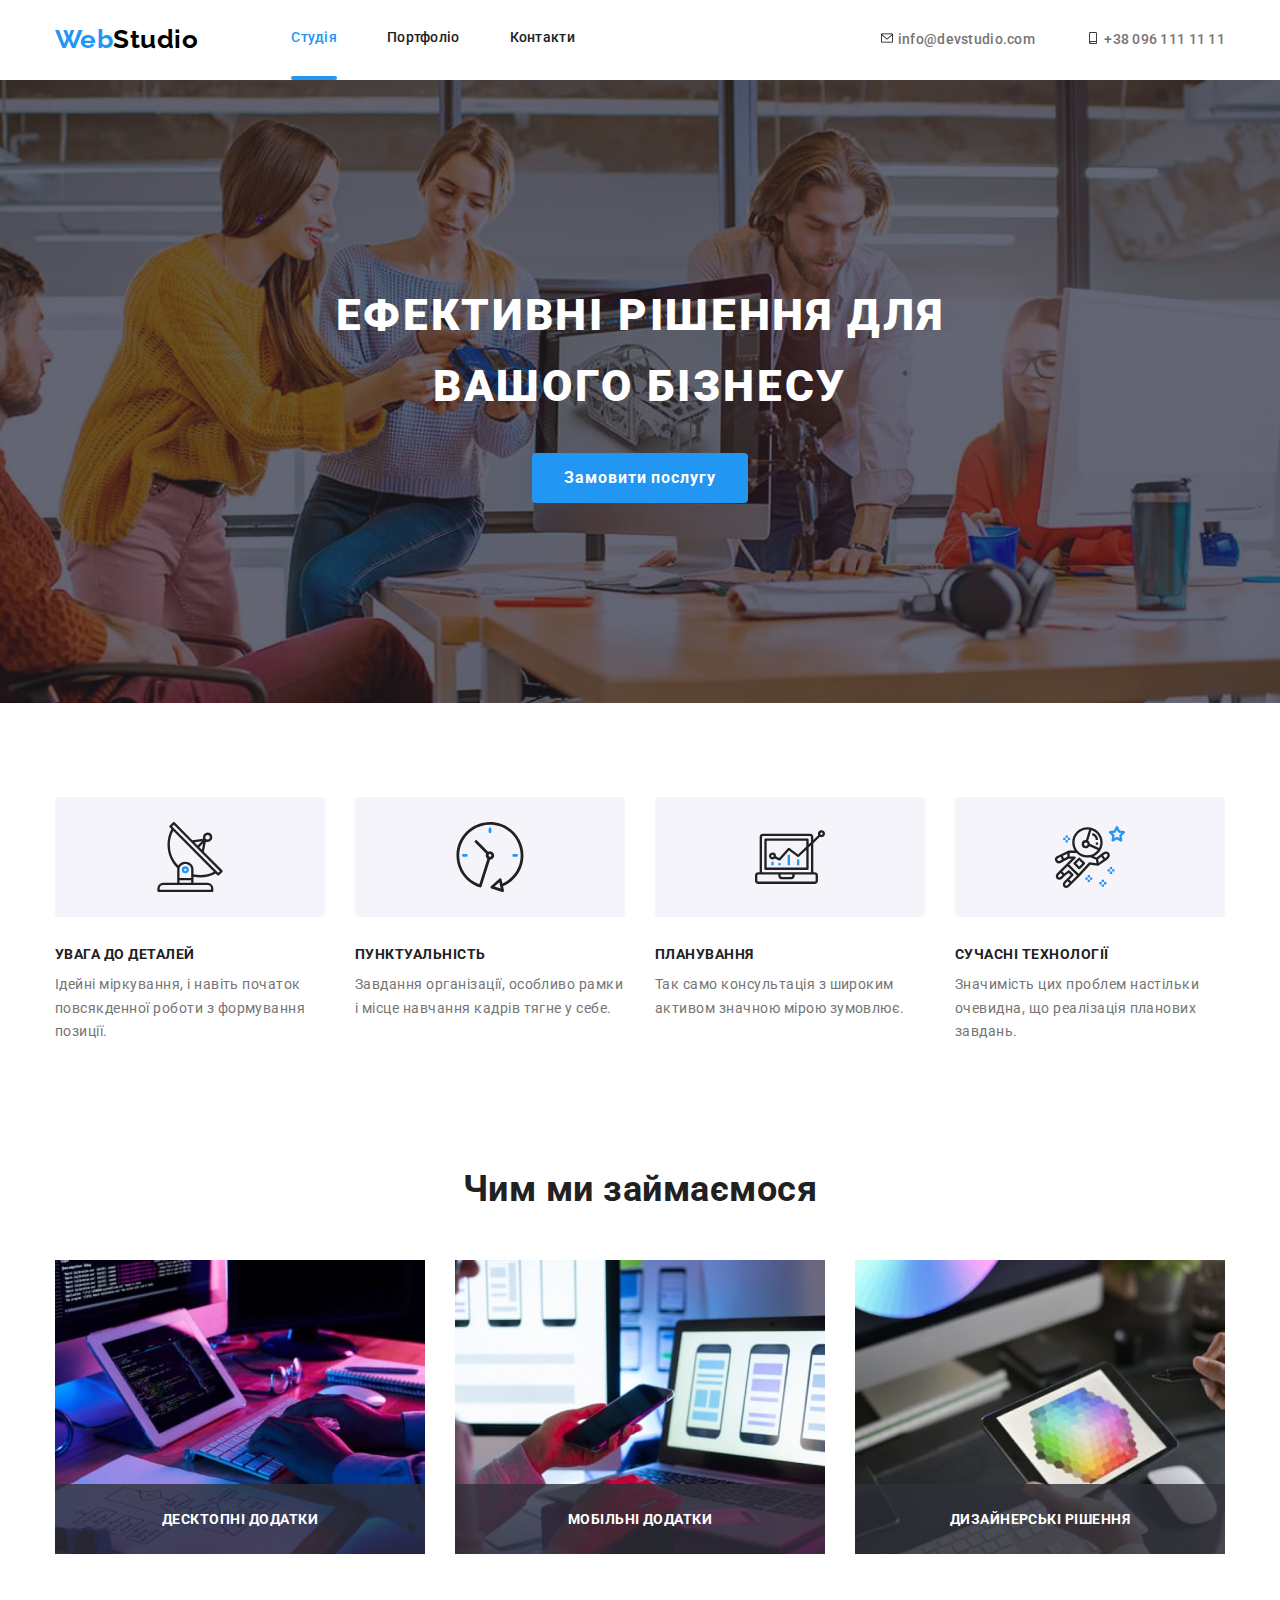
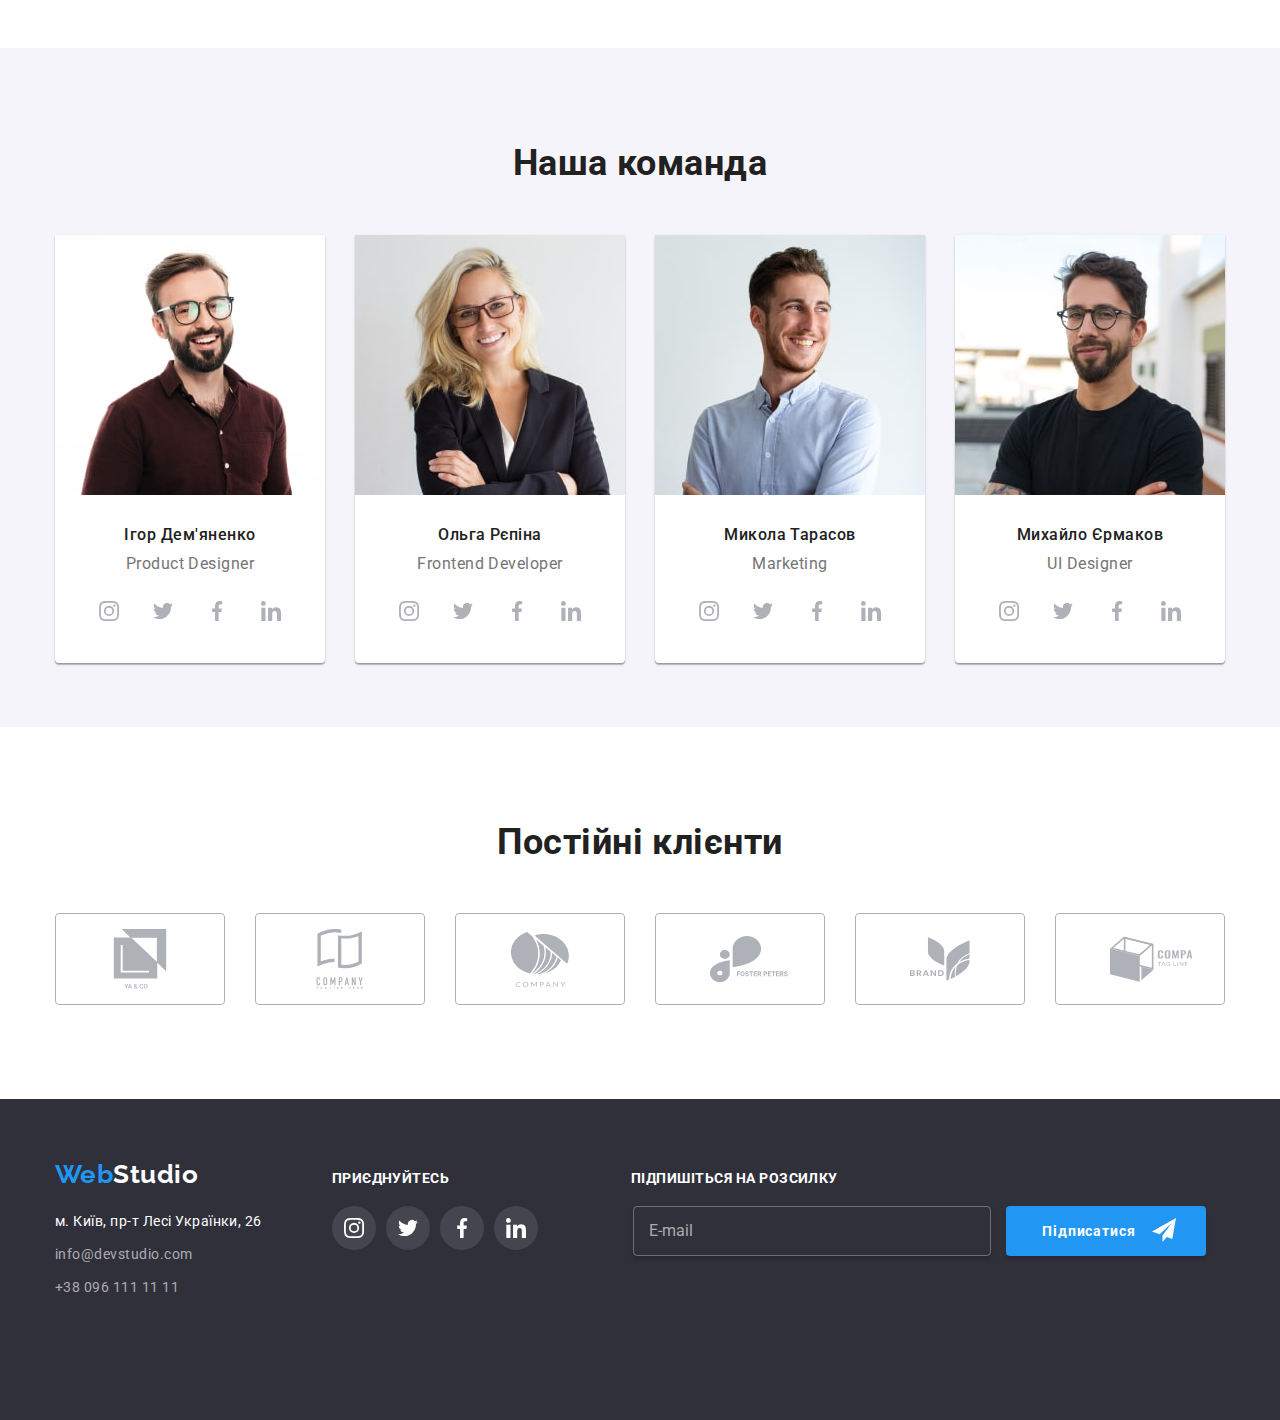
==== commit 82aab44a: "Done" ====
--- a/index.html
+++ b/index.html
@@ -308,7 +308,7 @@
 							<source srcset="./images/olya-tablet.jpg 1x,
 						./images/olya-tablet@2x.jpg 2x" media="(min-width: 768px)">
 							<source srcset="./images/olya-mobile.jpg 1x,
-						./images/olya-dekstop@2x.jpg 2x" media="(max-width: 767px)">
+						./images/olya-mobile@2x.jpg 2x" media="(max-width: 767px)">
 							<img class="team-img" src="./images/olya-dekstop.jpg" alt="Ольга" width="270" />
 						</picture>
 
@@ -360,7 +360,7 @@
 							<source srcset="./images/mykola-mobile.jpg 1x,
 						./images/mykola-mobile@2x.jpg 2x" media="(max-width: 767px)">
 
-							<img class="team-img" src="./images/mykola-dekstop.jpg" alt="Микола" width="270" />
+							<img class="team-img" src="./images/mykola-mobile.jpg" alt="Микола" width="270" />
 						</picture>
 
 						<div class="team-group">
--- a/css/main.min.css
+++ b/css/main.min.css
@@ -1 +1 @@
-body{background-color:var(--primary-background-color);font-family:"Roboto",sans-serif;color:var(--primary-text-color);letter-spacing:.03em}a{text-decoration:none}.section{padding-top:60px;padding-bottom:60px}@media(min-width: 1200px){.section{padding-top:94px;padding-bottom:94px}}.section__title{margin-bottom:50px;font-weight:700;font-size:28px;line-height:1.17;text-align:center;color:var(--title-text-color)}@media(min-width: 1200px){.section__title{font-size:36px}}.icon{display:inline-block}img{display:block;max-width:100%}h1,h2,h3,h4,h5,h6,p{margin:0;padding:0}:root{--title-text-color: #212121;--primary-text-color: #757575;--secondary-text-color: #ffffff;--link-text-color: rgba(255, 255, 255, 0.6);--button-text-color: #212121;--font-text-color: #000000;--icon-color: #afb1b8;--brand-color: #2196f3;--card-gap: 30px;--primary-font-size: 14px;--primary-letter-spacing: 0.03em;--secondary-letter-spacing: 0.06em;--border-color: #eeeeee;--hover-focus-color: #2196f3;--timing-function: cubic-bezier(0.4, 0, 0.2, 1);--primary-background-color: #ffffff;--secondary-background-color: #f5f4fa;--footer-hero-background-color: #2f303a;--button-background-color: #f5f4fa;--active-button-background-color: #2196f3}.portfolio-list,.filter-list,.address-list,.client-group__list,.team-list,.benefits-list,.services-list,.mobile-social,.mobile-contact,.mobile-nav,.social-links__list,.contacts-list,.navigation-list{padding:0;margin:0;list-style:none}.container{margin-right:auto;margin-left:auto;padding-left:15px;padding-right:15px}@media(min-width: 480px){.container{width:480px}}@media(min-width: 768px){.container{width:768px}}@media(min-width: 1200px){.container{width:1200px}}.flex-container{display:-webkit-box;display:-ms-flexbox;display:flex;-webkit-box-align:center;-ms-flex-align:center;align-items:center}.address-container{margin-right:0;margin-bottom:60px}@media(min-width: 768px){.address-container{margin:0}}@media(min-width: 1200px){.address-container{margin-right:70px}}.button{cursor:pointer;font-weight:700;line-height:1.88;text-align:center;letter-spacing:var(--secondary-letter-spacing);color:var(--secondary-text-color);background-color:var(--active-button-background-color);border:none;border-radius:4px;padding:10px 32px;-webkit-transition:background 250ms var(--timing-function);transition:background 250ms var(--timing-function);-webkit-transition:-webkit-box-shadow 250ms var(--timing-function);transition:-webkit-box-shadow 250ms var(--timing-function);transition:box-shadow 250ms var(--timing-function);transition:box-shadow 250ms var(--timing-function), -webkit-box-shadow 250ms var(--timing-function)}.modal__button{cursor:pointer;position:absolute;top:8px;right:8px;display:-webkit-box;display:-ms-flexbox;display:flex;-webkit-box-pack:center;-ms-flex-pack:center;justify-content:center;-webkit-box-align:center;-ms-flex-align:center;align-items:center;width:30px;height:30px;background-color:rgba(0,0,0,0);border:1px solid rgba(0,0,0,.1);border-radius:50%;-webkit-transition:fill 250ms var(--timing-function);transition:fill 250ms var(--timing-function)}.modal__button:hover{fill:var(--hover-focus-color)}.modal-form__button{cursor:pointer;display:block;margin:0 auto;width:200px;height:50px;font-weight:700;font-size:16px;line-height:1.9;text-align:center;letter-spacing:.06em;background-color:var(--active-button-background-color);color:var(--secondary-text-color);-webkit-box-shadow:0px 4px 4px rgba(0,0,0,.15);box-shadow:0px 4px 4px rgba(0,0,0,.15);border:0;border-radius:4px;-webkit-transition:background-color 250ms var(--timing-function);transition:background-color 250ms var(--timing-function)}.filter-list__button{border:none;border-radius:4px;padding:6px 22px;font-family:inherit;font-size:16px;font-weight:500;line-height:1.62;text-align:center;cursor:pointer;background-color:var(--button-background-color);color:var(--button-text-color);-webkit-transition:background-color 250ms var(--timing-function);transition:background-color 250ms var(--timing-function);-webkit-transition:-webkit-box-shadow 250ms var(--timing-function);transition:-webkit-box-shadow 250ms var(--timing-function);transition:box-shadow 250ms var(--timing-function);transition:box-shadow 250ms var(--timing-function), -webkit-box-shadow 250ms var(--timing-function);-webkit-transition:color 250ms var(--timing-function);transition:color 250ms var(--timing-function)}.filter-list__button:hover,.filter-list__button:focus{background-color:var(--active-button-background-color);color:var(--secondary-text-color);-webkit-box-shadow:0px 3px 1px rgba(0,0,0,.1),0px 1px 2px rgba(0,0,0,.08),0px 2px 2px rgba(0,0,0,.12);box-shadow:0px 3px 1px rgba(0,0,0,.1),0px 1px 2px rgba(0,0,0,.08),0px 2px 2px rgba(0,0,0,.12)}.header{position:relative;outline:1px solid #ececec}.navigation{height:60px;display:-webkit-box;display:-ms-flexbox;display:flex;-webkit-box-align:center;-ms-flex-align:center;align-items:center}@media(min-width: 768px){.navigation{display:-webkit-box;display:-ms-flexbox;display:flex;height:80px}}.menu-container{display:none}@media(min-width: 768px){.menu-container{padding:0;background-color:rgba(0,0,0,0);position:static;display:-webkit-box;display:-ms-flexbox;display:flex;-webkit-box-align:center;-ms-flex-align:center;align-items:center;width:100%;display:flex;margin-left:93px}}@media(min-width: 1200px){.menu-container{display:-webkit-box;display:-ms-flexbox;display:flex;-webkit-box-pack:justify;-ms-flex-pack:justify;justify-content:space-between}}.navigation-list{display:block;text-align:start}@media(min-width: 768px){.navigation-list{display:-webkit-box;display:-ms-flexbox;display:flex;font-weight:500;font-size:var(--primary-font-size);line-height:1.14;letter-spacing:.02em}}@media(min-width: 768px){.navigation-list__item+.navigation-list__item{margin-left:50px}}.navigation-list__link{display:block;-webkit-transition:color 250ms var(--timing-function);transition:color 250ms var(--timing-function)}@media(min-width: 768px){.navigation-list__link{padding-top:32px;padding-bottom:32px}}.navigation-list__link{text-decoration:none;color:var(--title-text-color)}.navigation-list__link--curent{color:var(--hover-focus-color)}@media(min-width: 768px){.navigation-list__link--curent::after{position:relative;top:30px;content:"";display:block;border-bottom:4px solid var(--hover-focus-color);border-radius:2px}}.navigation-list__link:hover,.navigation-list__link:focus{color:var(--hover-focus-color)}.contacts-list{display:block;text-align:center;margin-left:auto;line-height:1.14;letter-spacing:.02em;font-weight:500;font-size:var(--primary-font-size)}@media(min-width: 768px){.contacts-list{text-align:start;display:block;padding-top:19px;padding-bottom:19px}}@media(min-width: 1200px){.contacts-list{display:-webkit-box;display:-ms-flexbox;display:flex;margin-left:auto}}@media(min-width: 1200px){.contacts-list__item+.contacts-list__item{margin-left:50px}}@media(min-width: 768px){.contacts-list__item:nth-child(1){margin-bottom:10px}}@media(min-width: 320px){.contacts-list__item:nth-child(1){margin-bottom:10px}}@media(min-width: 320px){.contacts-list__item:nth-child(1){margin-bottom:0px}}.contacts-list__link{display:block;text-decoration:none;color:var(--primary-text-color);-webkit-transition:color 250ms var(--timing-function);transition:color 250ms var(--timing-function);-webkit-transition:fill 250ms var(--timing-function);transition:fill 250ms var(--timing-function)}.contacts-list__link:hover,.contacts-list__link:focus{color:var(--hover-focus-color);fill:var(--hover-focus-color)}.contacts-list__link__icon{margin-right:8px;fill:currentColor;vertical-align:middle}.logo{font-family:"Raleway",sans-serif;text-decoration:none;font-weight:700;font-size:26px;line-height:1.2;color:var(--font-text-color);-webkit-transition:color 250ms var(--timing-function);transition:color 250ms var(--timing-function)}.logo:hover,.logo:focus{color:var(--hover-focus-color)}.logo-span{color:var(--hover-focus-color)}.footer .logo{display:block;color:var(--secondary-text-color);margin-bottom:20px;-webkit-transition:color 250ms var(--timing-function);transition:color 250ms var(--timing-function)}.footer .logo:hover,.footer .logo:focus{color:var(--hover-focus-color)}.social-links__list{margin-left:-10px;display:-webkit-box;display:-ms-flexbox;display:flex;-webkit-box-pack:center;-ms-flex-pack:center;justify-content:center}.social-links__item{margin-left:10px;color:var(--icon-color);width:44px;height:44px;display:-webkit-box;display:-ms-flexbox;display:flex;-webkit-box-pack:center;-ms-flex-pack:center;justify-content:center;-webkit-box-align:center;-ms-flex-align:center;align-items:center;cursor:pointer;border-radius:50%;-webkit-transition:background-color 250ms var(--timing-function);transition:background-color 250ms var(--timing-function);-webkit-transition:color 250ms var(--timing-function);transition:color 250ms var(--timing-function)}.social-links__item:hover{background-color:var(--hover-focus-color);color:var(--secondary-text-color)}.social-links__link{padding:0;margin:0;color:inherit;text-decoration:none;font-size:0}.social-links__icon{fill:currentColor}.backdrop{position:fixed;top:0;left:0;width:100%;height:100%;background:rgba(0,0,0,.2);visibility:visible;opacity:1;padding:94px 15px;display:-webkit-box;display:-ms-flexbox;display:flex;-webkit-box-pack:center;-ms-flex-pack:center;justify-content:center;-webkit-box-align:center;-ms-flex-align:center;align-items:center;-webkit-transition:opacity 250ms var(--timing-function);transition:opacity 250ms var(--timing-function);-webkit-transition:visibility 250ms var(--timing-function);transition:visibility 250ms var(--timing-function)}@media(min-width: 767px){.backdrop{display:block}}.backdrop.is-hidden{opacity:0;visibility:hidden;pointer-events:none}.backdrop.is-hidden .modal{-webkit-transform:translate(-50%, -50%) scale(0.9);transform:translate(-50%, -50%) scale(0.9);-webkit-transition:opacity 250ms var(--timing-function);transition:opacity 250ms var(--timing-function);-webkit-transition:visibility 250ms var(--timing-function);transition:visibility 250ms var(--timing-function);-webkit-transition:-webkit-transform 250ms var(--timing-function);transition:-webkit-transform 250ms var(--timing-function);transition:transform 250ms var(--timing-function);transition:transform 250ms var(--timing-function), -webkit-transform 250ms var(--timing-function)}.modal{position:relative;max-width:450px;padding:40px;z-index:100;overflow:scroll;background:var(--primary-background-color);-webkit-box-shadow:0px 1px 3px rgba(0,0,0,.12),0px 1px 1px rgba(0,0,0,.14),0px 2px 1px rgba(0,0,0,.2);box-shadow:0px 1px 3px rgba(0,0,0,.12),0px 1px 1px rgba(0,0,0,.14),0px 2px 1px rgba(0,0,0,.2);border-radius:4px}@media(min-width: 768px){.modal{left:50%;top:50%;max-width:528px;-webkit-transform:translate(-50%, -50%) scale(1);transform:translate(-50%, -50%) scale(1);-webkit-transition:-webkit-transform 250ms var(--timing-function);transition:-webkit-transform 250ms var(--timing-function);transition:transform 250ms var(--timing-function);transition:transform 250ms var(--timing-function), -webkit-transform 250ms var(--timing-function)}}.modal-group{width:100%;height:100%}.modal-form__title{margin-bottom:12px;font-weight:700;font-size:20px;line-height:1.15;text-align:center;color:var(--title-text-color)}.modal-form__label{display:block;font-weight:400;font-size:12px;line-height:1.2;letter-spacing:.01em;margin-bottom:4px;color:var(--primary-text-color)}.modal-group__input{display:block;position:relative;padding-left:38px;padding-right:10px;margin-bottom:10px;width:100%;height:40px;border:1px solid rgba(33,33,33,.2);border-radius:4px;outline:none}.modal-group__input{display:block;position:relative;padding-left:38px;padding-right:10px;margin-bottom:10px;width:100%;height:40px;border:1px solid rgba(33,33,33,.2);border-radius:4px;outline:none}.modal-group__input:focus{border-color:var(--active-button-background-color)}.modal-group__input:focus+.modal-group__icon{fill:var(--hover-focus-color)}.modal-group{position:relative}.modal-group__icon{position:absolute;top:50%;left:14px;-webkit-transform:translateY(-50%);transform:translateY(-50%)}.modal-form__textarea{font-family:inherit;border:1px solid rgba(33,33,33,.2);border-radius:4px;resize:none;width:100%;height:120px;padding:12px;font-size:12px;margin-bottom:20px;outline:none}.modal-form__textarea:focus{border-color:var(--active-button-background-color)}.modal-form__textarea::-webkit-input-placeholder{margin-bottom:20px;font-weight:400;font-size:12px;line-height:14px;letter-spacing:.01em;color:rgba(117,117,117,.5)}.modal-form__textarea::-moz-placeholder{margin-bottom:20px;font-weight:400;font-size:12px;line-height:14px;letter-spacing:.01em;color:rgba(117,117,117,.5)}.modal-form__textarea:-ms-input-placeholder{margin-bottom:20px;font-weight:400;font-size:12px;line-height:14px;letter-spacing:.01em;color:rgba(117,117,117,.5)}.modal-form__textarea::-ms-input-placeholder{margin-bottom:20px;font-weight:400;font-size:12px;line-height:14px;letter-spacing:.01em;color:rgba(117,117,117,.5)}.modal-form__textarea::placeholder{margin-bottom:20px;font-weight:400;font-size:12px;line-height:14px;letter-spacing:.01em;color:rgba(117,117,117,.5)}.modal-form__checkbox{position:absolute;-webkit-appearance:none;-moz-appearance:none;appearance:none}.modal-form__box{position:relative;display:inline-block;width:16px;height:15px;border-radius:4px;border:2px solid var(--button-text-color);vertical-align:middle}.modal-form__box-icon{opacity:0;position:absolute;top:-2px;left:-2px;height:15px;width:16px}.modal-form__checkbox:checked+.modal-form__box>.modal-form__box-icon{border-radius:4px;background-color:var(--active-button-background-color);opacity:1}.modal-form__checkbox-text{display:inline;font-size:14px;line-height:1.7;color:var(--primary-text-color);margin-bottom:30px}.modal-form__link{color:var(--active-button-background-color)}.modal-form__link:hover{color:#2d73ac}.modal-form__button:focus,.modal-form__button:hover{border:0;background-color:#188ce8}.check{display:inline-block;margin-bottom:20px}@media(max-width: 1199px){.form-send{max-width:450px;margin:auto}}@media(min-width: 1200px){.form-send{max-width:570px}}.form-send__text{font-weight:700;font-size:var(--primary-font-size);text-transform:uppercase;color:var(--secondary-text-color);margin-bottom:20px}.form-group{display:-webkit-box;display:-ms-flexbox;display:flex;-webkit-box-pack:justify;-ms-flex-pack:justify;justify-content:space-between;border:none;padding:0}@media(max-width: 1200px){.form-group{display:block}}.form-group__email{display:inline-block;margin-right:15px;padding-left:15px;padding-top:15px;padding-bottom:15px;border:1px solid rgba(255,255,255,.3);-webkit-box-shadow:0px 4px 4px rgba(0,0,0,.15);box-shadow:0px 4px 4px rgba(0,0,0,.15);border-radius:4px;background-color:rgba(0,0,0,0);color:var(--secondary-text-color)}@media(max-width: 1200px){.form-group__email{margin-right:0;width:100%;margin-bottom:20px}}@media(min-width: 1200px){.form-group__email{width:358px}}.form-group__email::-webkit-input-placeholder{color:rgba(255,255,255,.6)}.form-group__email::-moz-placeholder{color:rgba(255,255,255,.6)}.form-group__email:-ms-input-placeholder{color:rgba(255,255,255,.6)}.form-group__email::-ms-input-placeholder{color:rgba(255,255,255,.6)}.form-group__email::placeholder{color:rgba(255,255,255,.6)}.form-group__submit{cursor:pointer;position:relative;width:200px;height:50px;padding-right:62px;padding-left:28px;-webkit-box-shadow:0px 4px 4px rgba(0,0,0,.15);box-shadow:0px 4px 4px rgba(0,0,0,.15);border:none;border-radius:4px;background-color:var(--active-button-background-color);font-weight:700;font-size:var(--primary-font-size);letter-spacing:.06em;color:var(--secondary-text-color);-webkit-transition:background 250ms var(--timing-function);transition:background 250ms var(--timing-function);-webkit-transition:-webkit-box-shadow 250ms var(--timing-function);transition:-webkit-box-shadow 250ms var(--timing-function);transition:box-shadow 250ms var(--timing-function);transition:box-shadow 250ms var(--timing-function), -webkit-box-shadow 250ms var(--timing-function)}.form-group__submit:hover,.form-group__submit:focus{background:#188ce8;-webkit-box-shadow:0px 4px 4px rgba(0,0,0,.15);box-shadow:0px 4px 4px rgba(0,0,0,.15)}.form-group__icon{position:absolute;display:block;top:25%;right:15%}.mobile-menu-container{position:fixed;top:0;left:0;width:100vw;height:100vh;padding:48px 40px;background-color:#fff;z-index:999;overflow-y:scroll;-webkit-transform:translateX(100%);transform:translateX(100%);-webkit-transition:-webkit-transform 250ms var(--timing-function);transition:-webkit-transform 250ms var(--timing-function);transition:transform 250ms var(--timing-function);transition:transform 250ms var(--timing-function), -webkit-transform 250ms var(--timing-function)}.mobile-menu-container.is-open{-webkit-transform:translateX(0);transform:translateX(0);display:-webkit-box;display:-ms-flexbox;display:flex;-webkit-box-orient:vertical;-webkit-box-direction:normal;-ms-flex-direction:column;flex-direction:column;-webkit-box-pack:justify;-ms-flex-pack:justify;justify-content:space-between}.mobile-nav{font-weight:500;font-size:40px;line-height:47px;letter-spacing:.02em}.mobile-nav__item{margin-bottom:32px}.mobile-nav__link{color:var(--title-text-color)}.mobile-contact{font-weight:500;font-weight:500;font-size:24px;line-height:1.2;letter-spacing:.02em;color:var(--primary-text-color)}.mobile-contact__item{margin-bottom:32px}.mobile-contact__item:nth-last-child(1){margin-bottom:64px}.mobile-contact__link{color:var(--primary-text-color)}.mobile-contact__link--big{color:var(--brand-color);font-size:24px}@media(min-width: 350px){.mobile-contact__link--big{font-size:34px}}.mobile-social{display:-webkit-box;display:-ms-flexbox;display:flex;width:100%}@media(max-width: 350px){.mobile-social{-ms-flex-wrap:wrap;flex-wrap:wrap}}.mobile-social__item{padding:0 10px;border-left:1px solid rgba(33,33,33,.2)}@media(max-width: 350px){.mobile-social__item{border-left:1px solid rgba(33,33,33,.2);-ms-flex-preferred-size:5%;flex-basis:5%;margin-bottom:10px;border:none;padding-left:0;padding-right:10px}}.mobile-social__item:nth-child(1){border:none;padding-left:0;padding-right:10px}.mobile-social__link{color:var(--brand-color);font-weight:500;font-size:18px;line-height:1.22;letter-spacing:.02em}@media(max-width: 480px){.mobile-social__link{font-size:16px}}.menu-toggle{min-height:40px;min-width:40px;display:-webkit-box;display:-ms-flexbox;display:flex;-webkit-box-align:center;-ms-flex-align:center;align-items:center;-webkit-box-pack:center;-ms-flex-pack:center;justify-content:center;margin:0;padding:0;background-color:rgba(0,0,0,0);cursor:pointer;border:none;border-radius:50%;outline:none;margin-left:auto}@media(min-width: 768px){.menu-toggle{display:none}}.mobile-menu-container .menu-toggle{position:absolute;top:12px;right:13px;color:#fff}.menu-toggle .icon-cross{display:none}.mobile-menu-container.is-open .icon-cross{display:block}.mobile-menu-container.is-open .icon-menu{display:none}.hero{position:relative;margin:0 auto;text-align:center;max-width:1600px;padding-top:200px;padding-bottom:200px;background-position:center;background-repeat:no-repeat;background-size:cover;background-image:-webkit-gradient(linear, left top, right top, from(rgba(47, 48, 58, 0.4)), to(rgba(47, 48, 58, 0.4))),url("../images/hero-mobile.jpg");background-image:linear-gradient(to right, rgba(47, 48, 58, 0.4), rgba(47, 48, 58, 0.4)),url("../images/hero-mobile.jpg")}@media(min-device-pixel-ratio: 2),(-webkit-min-device-pixel-ratio: 2),(min-resolution: 192dpi),(min-resolution: 2dppx){.hero{background-image:-webkit-gradient(linear, left top, right top, from(rgba(47, 48, 58, 0.4)), to(rgba(47, 48, 58, 0.4))),url("../images/hero-mobile@2x.jpg");background-image:linear-gradient(to right, rgba(47, 48, 58, 0.4), rgba(47, 48, 58, 0.4)),url("../images/hero-mobile@2x.jpg")}}@media(min-width: 768px){.hero{background-image:-webkit-gradient(linear, left top, right top, from(rgba(47, 48, 58, 0.4)), to(rgba(47, 48, 58, 0.4))),url("./../images/hero-tablet.jpg");background-image:linear-gradient(to right, rgba(47, 48, 58, 0.4), rgba(47, 48, 58, 0.4)),url("./../images/hero-tablet.jpg")}}@media(min-width: 768px)and (min-device-pixel-ratio: 2),(min-width: 768px)and (-webkit-min-device-pixel-ratio: 2),(min-width: 768px)and (min-resolution: 192dpi),(min-width: 768px)and (min-resolution: 2dppx){.hero{background-image:-webkit-gradient(linear, left top, right top, from(rgba(47, 48, 58, 0.4)), to(rgba(47, 48, 58, 0.4))),url("./../images/hero-tablet@2x.jpg");background-image:linear-gradient(to right, rgba(47, 48, 58, 0.4), rgba(47, 48, 58, 0.4)),url("./../images/hero-tablet@2x.jpg")}}@media(min-width: 1200px){.hero{background-image:-webkit-gradient(linear, left top, right top, from(rgba(47, 48, 58, 0.4)), to(rgba(47, 48, 58, 0.4))),url("./../images/hero-dekstop.jpg");background-image:linear-gradient(to right, rgba(47, 48, 58, 0.4), rgba(47, 48, 58, 0.4)),url("./../images/hero-dekstop.jpg")}}@media(min-width: 1200px)and (min-device-pixel-ratio: 2),(min-width: 1200px)and (-webkit-min-device-pixel-ratio: 2),(min-width: 1200px)and (min-resolution: 192dpi),(min-width: 1200px)and (min-resolution: 2dppx){.hero{background-image:-webkit-gradient(linear, left top, right top, from(rgba(47, 48, 58, 0.4)), to(rgba(47, 48, 58, 0.4))),url("./../images/hero-dekstop@2x.jpg");background-image:linear-gradient(to right, rgba(47, 48, 58, 0.4), rgba(47, 48, 58, 0.4)),url("./../images/hero-dekstop@2x.jpg")}}@media(max-width: 1200px){.hero{padding-top:118px;padding-bottom:118px}}.hero__title{max-width:360px;margin:0px auto 30px auto;color:var(--secondary-text-color);font-weight:900;font-size:26px;line-height:1.62;letter-spacing:var(--secondary-letter-spacing);text-transform:uppercase}@media(min-width: 1200px){.hero__title{max-width:696px;font-size:44px}}.hero .button:hover,.hero .button:focus{background:#188ce8;-webkit-box-shadow:0px 4px 4px rgba(0,0,0,.15);box-shadow:0px 4px 4px rgba(0,0,0,.15)}.services{padding-top:0}@media(max-width: 1200px){.services{display:none}}.services-group{position:relative;z-index:-1}.services-group__text{margin:0;height:70px;width:100%;position:absolute;bottom:0;left:0;display:-webkit-box;display:-ms-flexbox;display:flex;-webkit-box-pack:center;-ms-flex-pack:center;justify-content:center;-webkit-box-align:center;-ms-flex-align:center;align-items:center;font-weight:700;font-size:14px;line-height:1.2;text-transform:uppercase;color:var(--secondary-text-color);background:rgba(47,48,58,.8)}.services-list{display:-webkit-box;display:-ms-flexbox;display:flex;-ms-flex-wrap:wrap;flex-wrap:wrap;margin-left:calc(-1*var(--card-gap))}.services-list__item{-ms-flex-preferred-size:calc(33.3333333333% - var(--card-gap));flex-basis:calc(33.3333333333% - var(--card-gap));margin-left:var(--card-gap)}.benefits-title{position:absolute;white-space:nowrap;width:1px;height:1px;overflow:hidden;border:0;padding:0;clip:rect(0 0 0 0);-webkit-clip-path:inset(50%);clip-path:inset(50%);margin:-1px}@media(min-width: 768px){.benefits-list{display:-webkit-box;display:-ms-flexbox;display:flex;-ms-flex-wrap:wrap;flex-wrap:wrap;margin-left:calc(-1*var(--card-gap))}}.benefits-list__item{margin-bottom:30px}@media(min-width: 768px){.benefits-list__item{-ms-flex-preferred-size:calc(50% - var(--card-gap));flex-basis:calc(50% - var(--card-gap));margin-left:var(--card-gap)}}@media(min-width: 1200px){.benefits-list__item{-ms-flex-preferred-size:calc(25% - var(--card-gap));flex-basis:calc(25% - var(--card-gap));margin-left:var(--card-gap)}}.benefits-list__title{margin-bottom:10px;font-weight:700;font-size:var(--primary-font-size);line-height:1.14;text-transform:uppercase;color:var(--title-text-color)}@media(max-width: 767px){.benefits-list__title{text-align:center}}.benefits-list__text{font-size:var(--primary-font-size);line-height:1.71}.benefits-group{display:-webkit-box;display:-ms-flexbox;display:flex;-webkit-box-pack:center;-ms-flex-pack:center;justify-content:center;-webkit-box-align:center;-ms-flex-align:center;align-items:center;width:100%;height:120px;background-color:var(--button-background-color);border-radius:4px;text-align:center;margin-bottom:30px}@media(min-width: 1200px){.benefits-group{width:270px}}.team{background-color:var(--secondary-background-color)}.team-img{width:100%;height:auto}.team-group{padding-top:30px;padding-bottom:24px;text-align:center}@media(min-width: 1200px){.team-group{padding-top:30px;padding-bottom:30px}}.team-group__title{font-size:16px;margin-bottom:10px;font-weight:500;line-height:1.19;color:var(--title-text-color)}.team-group__subtitle{margin:0;margin-bottom:16px;line-height:1.19}.team-list{display:-webkit-box;display:-ms-flexbox;display:flex;-ms-flex-wrap:wrap;flex-wrap:wrap;margin-left:calc(-1*var(--card-gap))}@media(min-width: 320px){.team-list{display:block}}@media(min-width: 768px){.team-list{display:-webkit-box;display:-ms-flexbox;display:flex}}.team-list__item{margin-bottom:30px;border-radius:0px 0px 4px 4px;-webkit-box-shadow:0px 1px 3px rgba(0,0,0,.12),0px 1px 1px rgba(0,0,0,.14),0px 2px 1px rgba(0,0,0,.2);box-shadow:0px 1px 3px rgba(0,0,0,.12),0px 1px 1px rgba(0,0,0,.14),0px 2px 1px rgba(0,0,0,.2);background-color:var(--secondary-text-color);margin-left:var(--card-gap)}@media(min-width: 768px){.team-list__item{-ms-flex-preferred-size:calc(50% - var(--card-gap));flex-basis:calc(50% - var(--card-gap))}}@media(min-width: 1200px){.team-list__item{margin-bottom:0px;-ms-flex-preferred-size:calc(25% - var(--card-gap));flex-basis:calc(25% - var(--card-gap));margin-left:var(--card-gap);border-radius:0px 0px 4px 4px;-webkit-box-shadow:0px 1px 3px rgba(0,0,0,.12),0px 1px 1px rgba(0,0,0,.14),0px 2px 1px rgba(0,0,0,.2);box-shadow:0px 1px 3px rgba(0,0,0,.12),0px 1px 1px rgba(0,0,0,.14),0px 2px 1px rgba(0,0,0,.2);background-color:var(--secondary-text-color)}}.client-group__list{display:-webkit-box;display:-ms-flexbox;display:flex;-ms-flex-wrap:wrap;flex-wrap:wrap;margin-left:calc(-1*var(--card-gap))}@media(max-width: 480px){.client-group__list{-ms-flex-preferred-size:calc(50% - var(--card-gap));flex-basis:calc(50% - var(--card-gap))}}.client-group__item{-ms-flex-preferred-size:calc(50% - var(--card-gap));flex-basis:calc(50% - var(--card-gap));height:92px;margin-bottom:var(--card-gap);margin-left:var(--card-gap)}@media(min-width: 768px){.client-group__item{-ms-flex-preferred-size:calc(33.3333333333% - var(--card-gap));flex-basis:calc(33.3333333333% - var(--card-gap));margin-left:var(--card-gap)}}@media(min-width: 1200px){.client-group__item{-ms-flex-preferred-size:calc(16.6666666667% - var(--card-gap));flex-basis:calc(16.6666666667% - var(--card-gap));margin-left:var(--card-gap)}}.client-group__link{display:-webkit-box;display:-ms-flexbox;display:flex;-webkit-box-pack:center;-ms-flex-pack:center;justify-content:center;-webkit-box-align:center;-ms-flex-align:center;align-items:center;width:100%;height:100%;color:var(--icon-color);border:1px solid #afb1b8;border-radius:4px;-webkit-transition:color 250ms var(--timing-function);transition:color 250ms var(--timing-function);-webkit-transition:border 250ms var(--timing-function);transition:border 250ms var(--timing-function)}.client-group__link:hover,.client-group__link:focus{color:var(--hover-focus-color);border:1px solid var(--hover-focus-color)}.client-group__icon{fill:currentColor}.footer{background-color:var(--footer-hero-background-color);width:100%;padding-top:60px;padding-bottom:60px}@media(max-width: 1200px){.footer{text-align:center}}@media(min-width: 768px){.footer__tablet-group{-ms-flex-pack:distribute;justify-content:space-around;display:-webkit-box;display:-ms-flexbox;display:flex;margin-bottom:60px}}@media(min-width: 1200px){.footer__tablet-group{display:-webkit-box;display:-ms-flexbox;display:flex}}@media(min-width: 1200px){.footer .container{-webkit-box-align:baseline;-ms-flex-align:baseline;align-items:baseline;display:-webkit-box;display:-ms-flexbox;display:flex;align-items:baseline}}@media(max-width: 767px){.footer-social{margin-bottom:60px}}@media(min-width: 768px){.footer-social{margin:0}}@media(min-width: 1200px){.footer-social{margin-right:93px}}.footer-social__title{font-size:var(--primary-font-size);font-weight:700;line-height:1.1;letter-spacing:.03em;text-transform:uppercase;color:var(--secondary-text-color);margin-bottom:20px}.footer-social__item{background-color:rgba(255,255,255,.1);color:#fff;-webkit-transition:color 250ms var(--timing-function);transition:color 250ms var(--timing-function);-webkit-transition:background-color 250ms var(--timing-function);transition:background-color 250ms var(--timing-function)}.footer-social__item:hover{background-color:var(--hover-focus-color);color:var(--secondary-text-color)}.maplink{display:block;text-decoration:none;font-size:var(--primary-font-size);line-height:1.71;color:var(--secondary-text-color);-webkit-transition:color 250ms var(--timing-function);transition:color 250ms var(--timing-function)}.maplink:hover,.maplink:focus{color:var(--hover-focus-color)}.address-list{margin-bottom:-9px;font-style:normal}.address-list__contact{display:block;text-decoration:none;padding-top:0;padding-bottom:0;margin-left:0;font-weight:400;font-size:var(--primary-font-size);line-height:1.71;color:var(--link-text-color);-webkit-transition:color 250ms var(--timing-function);transition:color 250ms var(--timing-function)}.address-list__contact:hover,.address-list__contact:focus{color:var(--hover-focus-color)}.address-list__item{margin-bottom:9px}.mobile-menu-container{position:fixed;top:0;left:0;width:100vw;height:100vh;padding:48px 40px;background-color:#fff;z-index:999;overflow-y:scroll;-webkit-transform:translateX(100%);transform:translateX(100%);-webkit-transition:-webkit-transform 250ms var(--timing-function);transition:-webkit-transform 250ms var(--timing-function);transition:transform 250ms var(--timing-function);transition:transform 250ms var(--timing-function), -webkit-transform 250ms var(--timing-function)}.mobile-menu-container.is-open{-webkit-transform:translateX(0);transform:translateX(0);display:-webkit-box;display:-ms-flexbox;display:flex;-webkit-box-orient:vertical;-webkit-box-direction:normal;-ms-flex-direction:column;flex-direction:column;-webkit-box-pack:justify;-ms-flex-pack:justify;justify-content:space-between}.mobile-nav{font-weight:500;font-size:40px;line-height:47px;letter-spacing:.02em}.mobile-nav__item{margin-bottom:32px}.mobile-nav__link{color:var(--title-text-color)}.mobile-contact{font-weight:500;font-weight:500;font-size:24px;line-height:1.2;letter-spacing:.02em;color:var(--primary-text-color)}.mobile-contact__item{margin-bottom:32px}.mobile-contact__item:nth-last-child(1){margin-bottom:64px}.mobile-contact__link{color:var(--primary-text-color)}.mobile-contact__link--big{color:var(--brand-color);font-size:24px}@media(min-width: 350px){.mobile-contact__link--big{font-size:34px}}.mobile-social{display:-webkit-box;display:-ms-flexbox;display:flex;width:100%}@media(max-width: 350px){.mobile-social{-ms-flex-wrap:wrap;flex-wrap:wrap}}.mobile-social__item{padding:0 10px;border-left:1px solid rgba(33,33,33,.2)}@media(max-width: 350px){.mobile-social__item{border-left:1px solid rgba(33,33,33,.2);-ms-flex-preferred-size:5%;flex-basis:5%;margin-bottom:10px;border:none;padding-left:0;padding-right:10px}}.mobile-social__item:nth-child(1){border:none;padding-left:0;padding-right:10px}.mobile-social__link{color:var(--brand-color);font-weight:500;font-size:18px;line-height:1.22;letter-spacing:.02em}@media(max-width: 480px){.mobile-social__link{font-size:16px}}.menu-toggle{min-height:40px;min-width:40px;display:-webkit-box;display:-ms-flexbox;display:flex;-webkit-box-align:center;-ms-flex-align:center;align-items:center;-webkit-box-pack:center;-ms-flex-pack:center;justify-content:center;margin:0;padding:0;background-color:rgba(0,0,0,0);cursor:pointer;border:none;border-radius:50%;outline:none;margin-left:auto}@media(min-width: 768px){.menu-toggle{display:none}}.mobile-menu-container .menu-toggle{position:absolute;top:12px;right:13px;color:#fff}.menu-toggle .icon-cross{display:none}.mobile-menu-container.is-open .icon-cross{display:block}.mobile-menu-container.is-open .icon-menu{display:none}.filter-title{position:absolute;white-space:nowrap;width:1px;height:1px;overflow:hidden;border:0;padding:0;clip:rect(0 0 0 0);-webkit-clip-path:inset(50%);clip-path:inset(50%);margin:-1px}.filter-list{display:-webkit-box;display:-ms-flexbox;display:flex;-ms-flex-wrap:wrap;flex-wrap:wrap;-webkit-box-pack:start;-ms-flex-pack:start;justify-content:start;margin-bottom:50px}@media(min-width: 768px){.filter-list{-webkit-box-pack:center;-ms-flex-pack:center;justify-content:center}}.filter-list__item{margin-left:8px}@media(max-width: 767px){.filter-list__item{margin-bottom:15px}}.portfolio-list{display:-webkit-box;display:-ms-flexbox;display:flex;-ms-flex-wrap:wrap;flex-wrap:wrap;margin-left:calc(-1*var(--card-gap));margin-bottom:calc(-1*var(--card-gap))}.portfolio-list__item{position:relative;-ms-flex-wrap:wrap;flex-wrap:wrap;width:100%;margin-bottom:var(--card-gap);margin-left:var(--card-gap)}@media(min-width: 768px){.portfolio-list__item{-ms-flex-preferred-size:calc(50% - var(--card-gap));flex-basis:calc(50% - var(--card-gap))}}@media(min-width: 1200px){.portfolio-list__item{-ms-flex-preferred-size:calc(33.3333333333% - var(--card-gap));flex-basis:calc(33.3333333333% - var(--card-gap))}}.portfolio-list__link{height:100%;display:-webkit-box;display:-ms-flexbox;display:flex;-webkit-box-orient:vertical;-webkit-box-direction:normal;-ms-flex-direction:column;flex-direction:column;color:var(--primary-text-color);-webkit-transition:-webkit-box-shadow 250ms var(--timing-function);transition:-webkit-box-shadow 250ms var(--timing-function);transition:box-shadow 250ms var(--timing-function);transition:box-shadow 250ms var(--timing-function), -webkit-box-shadow 250ms var(--timing-function)}.portfolio-list__link:hover,.portfolio-list__link:focus{-webkit-box-shadow:0px 1px 1px rgba(0,0,0,.12),0px 4px 4px rgba(0,0,0,.06),1px 4px 6px rgba(0,0,0,.16);box-shadow:0px 1px 1px rgba(0,0,0,.12),0px 4px 4px rgba(0,0,0,.06),1px 4px 6px rgba(0,0,0,.16)}.thumb{position:relative;overflow:hidden}.thumb__img{width:100%;height:auto}.thumb__text{margin:0;padding:0;padding:63px 24px;position:absolute;top:0;left:0;height:100%;display:-webkit-box;display:-ms-flexbox;display:flex;-webkit-box-pack:center;-ms-flex-pack:center;justify-content:center;-webkit-box-align:center;-ms-flex-align:center;align-items:center;font-size:18px;line-height:1.6;color:var(--secondary-text-color);background-color:rgba(33,150,243,.9);-webkit-transform:translateY(100%);transform:translateY(100%);-webkit-transition:-webkit-transform 250ms var(--timing-function);transition:-webkit-transform 250ms var(--timing-function);transition:transform 250ms var(--timing-function);transition:transform 250ms var(--timing-function), -webkit-transform 250ms var(--timing-function)}@media(max-width: 768px){.thumb__text{font-weight:400;font-size:18px;line-height:1.6;letter-spacing:.03em}}.portfolio-list__link:hover .thumb__text,.portfolio-list__link:focus .thumb__text{-webkit-transform:translateY(0);transform:translateY(0)}.portfolio-group{-webkit-box-flex:1;-ms-flex-positive:1;flex-grow:1;padding-top:20px;padding-bottom:24px;padding-left:24px;padding-right:24px;border-bottom:1px solid var(--border-color);border-right:1px solid var(--border-color);border-left:1px solid var(--border-color)}.portfolio-group__title{margin-bottom:4px;color:var(--title-text-color);font-weight:700;font-size:18px;line-height:2;letter-spacing:var(--secondary-letter-spacing)}.portfolio-group__text{line-height:1.88}/*# sourceMappingURL=main.min.css.map */+body{background-color:var(--primary-background-color);font-family:"Roboto",sans-serif;color:var(--primary-text-color);letter-spacing:.03em}a{text-decoration:none}.section{padding-top:60px;padding-bottom:60px}@media(min-width: 1200px){.section{padding-top:94px;padding-bottom:94px}}.section__title{margin-bottom:50px;font-weight:700;font-size:28px;line-height:1.17;text-align:center;color:var(--title-text-color)}@media(min-width: 1200px){.section__title{font-size:36px}}.icon{display:inline-block}img{display:block;max-width:100%}h1,h2,h3,h4,h5,h6,p{margin:0;padding:0}:root{--title-text-color: #212121;--primary-text-color: #757575;--secondary-text-color: #ffffff;--link-text-color: rgba(255, 255, 255, 0.6);--button-text-color: #212121;--font-text-color: #000000;--icon-color: #afb1b8;--brand-color: #2196f3;--card-gap: 30px;--primary-font-size: 14px;--primary-letter-spacing: 0.03em;--secondary-letter-spacing: 0.06em;--border-color: #eeeeee;--hover-focus-color: #2196f3;--timing-function: cubic-bezier(0.4, 0, 0.2, 1);--primary-background-color: #ffffff;--secondary-background-color: #f5f4fa;--footer-hero-background-color: #2f303a;--button-background-color: #f5f4fa;--active-button-background-color: #2196f3}.portfolio-list,.filter-list,.address-list,.client-group__list,.team-list,.benefits-list,.services-list,.mobile-social,.mobile-contact,.mobile-nav,.social-links__list,.contacts-list,.navigation-list{padding:0;margin:0;list-style:none}.container{margin-right:auto;margin-left:auto;padding-left:15px;padding-right:15px}@media(min-width: 480px){.container{width:480px}}@media(min-width: 768px){.container{width:768px}}@media(min-width: 1200px){.container{width:1200px}}.flex-container{display:-webkit-box;display:-ms-flexbox;display:flex;-webkit-box-align:center;-ms-flex-align:center;align-items:center}.address-container{margin-right:0;margin-bottom:60px}@media(min-width: 768px){.address-container{margin:0}}@media(min-width: 1200px){.address-container{margin-right:70px}}.button{cursor:pointer;font-weight:700;line-height:1.88;text-align:center;letter-spacing:var(--secondary-letter-spacing);color:var(--secondary-text-color);background-color:var(--active-button-background-color);border:none;border-radius:4px;padding:10px 32px;-webkit-transition:background 250ms var(--timing-function);transition:background 250ms var(--timing-function);-webkit-transition:-webkit-box-shadow 250ms var(--timing-function);transition:-webkit-box-shadow 250ms var(--timing-function);transition:box-shadow 250ms var(--timing-function);transition:box-shadow 250ms var(--timing-function), -webkit-box-shadow 250ms var(--timing-function)}.modal__button{cursor:pointer;position:absolute;top:8px;right:8px;display:-webkit-box;display:-ms-flexbox;display:flex;-webkit-box-pack:center;-ms-flex-pack:center;justify-content:center;-webkit-box-align:center;-ms-flex-align:center;align-items:center;width:30px;height:30px;background-color:rgba(0,0,0,0);border:1px solid rgba(0,0,0,.1);border-radius:50%;-webkit-transition:fill 250ms var(--timing-function);transition:fill 250ms var(--timing-function)}.modal__button:hover{fill:var(--hover-focus-color)}.modal-form__button{cursor:pointer;display:block;margin:0 auto;width:200px;height:50px;font-weight:700;font-size:16px;line-height:1.9;text-align:center;letter-spacing:.06em;background-color:var(--active-button-background-color);color:var(--secondary-text-color);-webkit-box-shadow:0px 4px 4px rgba(0,0,0,.15);box-shadow:0px 4px 4px rgba(0,0,0,.15);border:0;border-radius:4px;-webkit-transition:background-color 250ms var(--timing-function);transition:background-color 250ms var(--timing-function)}.filter-list__button{border:none;border-radius:4px;padding:6px 22px;font-family:inherit;font-size:16px;font-weight:500;line-height:1.62;text-align:center;cursor:pointer;background-color:var(--button-background-color);color:var(--button-text-color);-webkit-transition:background-color 250ms var(--timing-function);transition:background-color 250ms var(--timing-function);-webkit-transition:-webkit-box-shadow 250ms var(--timing-function);transition:-webkit-box-shadow 250ms var(--timing-function);transition:box-shadow 250ms var(--timing-function);transition:box-shadow 250ms var(--timing-function), -webkit-box-shadow 250ms var(--timing-function);-webkit-transition:color 250ms var(--timing-function);transition:color 250ms var(--timing-function)}.filter-list__button:hover,.filter-list__button:focus{background-color:var(--active-button-background-color);color:var(--secondary-text-color);-webkit-box-shadow:0px 3px 1px rgba(0,0,0,.1),0px 1px 2px rgba(0,0,0,.08),0px 2px 2px rgba(0,0,0,.12);box-shadow:0px 3px 1px rgba(0,0,0,.1),0px 1px 2px rgba(0,0,0,.08),0px 2px 2px rgba(0,0,0,.12)}.header{position:relative;outline:1px solid #ececec}.navigation{height:60px;display:-webkit-box;display:-ms-flexbox;display:flex;-webkit-box-align:center;-ms-flex-align:center;align-items:center}@media(min-width: 768px){.navigation{display:-webkit-box;display:-ms-flexbox;display:flex;height:80px}}.menu-container{display:none}@media(min-width: 768px){.menu-container{padding:0;background-color:rgba(0,0,0,0);position:static;display:-webkit-box;display:-ms-flexbox;display:flex;-webkit-box-align:center;-ms-flex-align:center;align-items:center;width:100%;display:flex;margin-left:93px}}@media(min-width: 1200px){.menu-container{display:-webkit-box;display:-ms-flexbox;display:flex;-webkit-box-pack:justify;-ms-flex-pack:justify;justify-content:space-between}}.navigation-list{display:block;text-align:start}@media(min-width: 768px){.navigation-list{display:-webkit-box;display:-ms-flexbox;display:flex;font-weight:500;font-size:var(--primary-font-size);line-height:1.14;letter-spacing:.02em}}@media(min-width: 768px){.navigation-list__item+.navigation-list__item{margin-left:50px}}.navigation-list__link{display:block;-webkit-transition:color 250ms var(--timing-function);transition:color 250ms var(--timing-function)}@media(min-width: 768px){.navigation-list__link{padding-top:32px;padding-bottom:32px}}.navigation-list__link{text-decoration:none;color:var(--title-text-color)}.navigation-list__link--curent{color:var(--hover-focus-color)}@media(min-width: 768px){.navigation-list__link--curent::after{position:relative;top:30px;content:"";display:block;border-bottom:4px solid var(--hover-focus-color);border-radius:2px}}.navigation-list__link:hover,.navigation-list__link:focus{color:var(--hover-focus-color)}.contacts-list{display:block;text-align:center;margin-left:auto;line-height:1.14;letter-spacing:.02em;font-weight:500;font-size:var(--primary-font-size)}@media(min-width: 768px){.contacts-list{text-align:start;display:block;padding-top:19px;padding-bottom:19px}}@media(min-width: 1200px){.contacts-list{display:-webkit-box;display:-ms-flexbox;display:flex;margin-left:auto}}@media(min-width: 1200px){.contacts-list__item+.contacts-list__item{margin-left:50px}}@media(min-width: 768px){.contacts-list__item:nth-child(1){margin-bottom:10px}}@media(min-width: 320px){.contacts-list__item:nth-child(1){margin-bottom:10px}}@media(min-width: 320px){.contacts-list__item:nth-child(1){margin-bottom:0px}}.contacts-list__link{display:block;text-decoration:none;color:var(--primary-text-color);-webkit-transition:color 250ms var(--timing-function);transition:color 250ms var(--timing-function);-webkit-transition:fill 250ms var(--timing-function);transition:fill 250ms var(--timing-function)}.contacts-list__link:hover,.contacts-list__link:focus{color:var(--hover-focus-color);fill:var(--hover-focus-color)}.contacts-list__link__icon{margin-right:8px;fill:currentColor;vertical-align:middle}.logo{font-family:"Raleway",sans-serif;text-decoration:none;font-weight:700;font-size:26px;line-height:1.2;color:var(--font-text-color);-webkit-transition:color 250ms var(--timing-function);transition:color 250ms var(--timing-function)}.logo:hover,.logo:focus{color:var(--hover-focus-color)}.logo-span{color:var(--hover-focus-color)}.footer .logo{display:block;color:var(--secondary-text-color);margin-bottom:20px;-webkit-transition:color 250ms var(--timing-function);transition:color 250ms var(--timing-function)}.footer .logo:hover,.footer .logo:focus{color:var(--hover-focus-color)}.social-links__list{margin-left:-10px;display:-webkit-box;display:-ms-flexbox;display:flex;-webkit-box-pack:center;-ms-flex-pack:center;justify-content:center}.social-links__item{margin-left:10px;color:var(--icon-color);width:44px;height:44px;display:-webkit-box;display:-ms-flexbox;display:flex;-webkit-box-pack:center;-ms-flex-pack:center;justify-content:center;-webkit-box-align:center;-ms-flex-align:center;align-items:center;cursor:pointer;border-radius:50%;-webkit-transition:background-color 250ms var(--timing-function);transition:background-color 250ms var(--timing-function);-webkit-transition:color 250ms var(--timing-function);transition:color 250ms var(--timing-function)}.social-links__item:hover{background-color:var(--hover-focus-color);color:var(--secondary-text-color)}.social-links__link{padding:0;margin:0;color:inherit;text-decoration:none;font-size:0}.social-links__icon{fill:currentColor}.backdrop{position:fixed;top:0;left:0;width:100%;height:100%;background:rgba(0,0,0,.2);visibility:visible;opacity:1;padding:20px 15px;display:-webkit-box;display:-ms-flexbox;display:flex;-webkit-box-pack:center;-ms-flex-pack:center;justify-content:center;-webkit-box-align:center;-ms-flex-align:center;align-items:center;overflow-y:scroll;-webkit-transition:opacity 250ms var(--timing-function);transition:opacity 250ms var(--timing-function);-webkit-transition:visibility 250ms var(--timing-function);transition:visibility 250ms var(--timing-function)}@media(min-width: 1200px){.backdrop{display:block}}.backdrop.is-hidden{opacity:0;visibility:hidden;pointer-events:none}.backdrop.is-hidden .modal{-webkit-transform:translate(-50%, -50%) scale(0.9);transform:translate(-50%, -50%) scale(0.9);-webkit-transition:opacity 250ms var(--timing-function);transition:opacity 250ms var(--timing-function);-webkit-transition:visibility 250ms var(--timing-function);transition:visibility 250ms var(--timing-function);-webkit-transition:-webkit-transform 250ms var(--timing-function);transition:-webkit-transform 250ms var(--timing-function);transition:transform 250ms var(--timing-function);transition:transform 250ms var(--timing-function), -webkit-transform 250ms var(--timing-function)}.modal{position:relative;max-width:450px;padding:40px;z-index:100;overflow:scroll;background:var(--primary-background-color);-webkit-box-shadow:0px 1px 3px rgba(0,0,0,.12),0px 1px 1px rgba(0,0,0,.14),0px 2px 1px rgba(0,0,0,.2);box-shadow:0px 1px 3px rgba(0,0,0,.12),0px 1px 1px rgba(0,0,0,.14),0px 2px 1px rgba(0,0,0,.2);border-radius:4px}@media(min-width: 768px){.modal{left:50%;top:50%;max-width:528px;-webkit-transform:translate(-50%, -50%) scale(1);transform:translate(-50%, -50%) scale(1);-webkit-transition:-webkit-transform 250ms var(--timing-function);transition:-webkit-transform 250ms var(--timing-function);transition:transform 250ms var(--timing-function);transition:transform 250ms var(--timing-function), -webkit-transform 250ms var(--timing-function)}}.modal-group{width:100%;height:100%}.modal-form__title{margin-bottom:12px;font-weight:700;font-size:20px;line-height:1.15;text-align:center;color:var(--title-text-color)}.modal-form__label{display:block;font-weight:400;font-size:12px;line-height:1.2;letter-spacing:.01em;margin-bottom:4px;color:var(--primary-text-color)}.modal-group__input{display:block;position:relative;padding-left:38px;padding-right:10px;margin-bottom:10px;width:100%;height:40px;border:1px solid rgba(33,33,33,.2);border-radius:4px;outline:none}.modal-group__input{display:block;position:relative;padding-left:38px;padding-right:10px;margin-bottom:10px;width:100%;height:40px;border:1px solid rgba(33,33,33,.2);border-radius:4px;outline:none}.modal-group__input:focus{border-color:var(--active-button-background-color)}.modal-group__input:focus+.modal-group__icon{fill:var(--hover-focus-color)}.modal-group{position:relative}.modal-group__icon{position:absolute;top:50%;left:14px;-webkit-transform:translateY(-50%);transform:translateY(-50%)}.modal-form__textarea{font-family:inherit;border:1px solid rgba(33,33,33,.2);border-radius:4px;resize:none;width:100%;height:120px;padding:12px;font-size:12px;margin-bottom:20px;outline:none}.modal-form__textarea:focus{border-color:var(--active-button-background-color)}.modal-form__textarea::-webkit-input-placeholder{margin-bottom:20px;font-weight:400;font-size:12px;line-height:14px;letter-spacing:.01em;color:rgba(117,117,117,.5)}.modal-form__textarea::-moz-placeholder{margin-bottom:20px;font-weight:400;font-size:12px;line-height:14px;letter-spacing:.01em;color:rgba(117,117,117,.5)}.modal-form__textarea:-ms-input-placeholder{margin-bottom:20px;font-weight:400;font-size:12px;line-height:14px;letter-spacing:.01em;color:rgba(117,117,117,.5)}.modal-form__textarea::-ms-input-placeholder{margin-bottom:20px;font-weight:400;font-size:12px;line-height:14px;letter-spacing:.01em;color:rgba(117,117,117,.5)}.modal-form__textarea::placeholder{margin-bottom:20px;font-weight:400;font-size:12px;line-height:14px;letter-spacing:.01em;color:rgba(117,117,117,.5)}.modal-form__checkbox{position:absolute;-webkit-appearance:none;-moz-appearance:none;appearance:none}.modal-form__box{position:relative;display:inline-block;width:16px;height:15px;border-radius:4px;border:2px solid var(--button-text-color);vertical-align:middle}.modal-form__box-icon{opacity:0;position:absolute;top:-2px;left:-2px;height:15px;width:16px}.modal-form__checkbox:checked+.modal-form__box>.modal-form__box-icon{border-radius:4px;background-color:var(--active-button-background-color);opacity:1}.modal-form__checkbox-text{display:inline;font-size:14px;line-height:1.7;color:var(--primary-text-color);margin-bottom:30px}.modal-form__link{color:var(--active-button-background-color)}.modal-form__link:hover{color:#2d73ac}.modal-form__button:focus,.modal-form__button:hover{border:0;background-color:#188ce8}.check{display:inline-block;margin-bottom:20px}@media(max-width: 1199px){.form-send{max-width:450px;margin:auto}}@media(min-width: 1200px){.form-send{max-width:570px}}.form-send__text{font-weight:700;font-size:var(--primary-font-size);text-transform:uppercase;color:var(--secondary-text-color);margin-bottom:20px}.form-group{display:-webkit-box;display:-ms-flexbox;display:flex;-webkit-box-pack:justify;-ms-flex-pack:justify;justify-content:space-between;border:none;padding:0}@media(max-width: 1200px){.form-group{display:block}}.form-group__email{display:inline-block;margin-right:15px;padding-left:15px;padding-top:15px;padding-bottom:15px;border:1px solid rgba(255,255,255,.3);-webkit-box-shadow:0px 4px 4px rgba(0,0,0,.15);box-shadow:0px 4px 4px rgba(0,0,0,.15);border-radius:4px;background-color:rgba(0,0,0,0);color:var(--secondary-text-color)}@media(max-width: 1200px){.form-group__email{margin-right:0;width:100%;margin-bottom:20px}}@media(min-width: 1200px){.form-group__email{width:358px}}.form-group__email::-webkit-input-placeholder{color:rgba(255,255,255,.6)}.form-group__email::-moz-placeholder{color:rgba(255,255,255,.6)}.form-group__email:-ms-input-placeholder{color:rgba(255,255,255,.6)}.form-group__email::-ms-input-placeholder{color:rgba(255,255,255,.6)}.form-group__email::placeholder{color:rgba(255,255,255,.6)}.form-group__submit{cursor:pointer;position:relative;width:200px;height:50px;padding-right:62px;padding-left:28px;-webkit-box-shadow:0px 4px 4px rgba(0,0,0,.15);box-shadow:0px 4px 4px rgba(0,0,0,.15);border:none;border-radius:4px;background-color:var(--active-button-background-color);font-weight:700;font-size:var(--primary-font-size);letter-spacing:.06em;color:var(--secondary-text-color);-webkit-transition:background 250ms var(--timing-function);transition:background 250ms var(--timing-function);-webkit-transition:-webkit-box-shadow 250ms var(--timing-function);transition:-webkit-box-shadow 250ms var(--timing-function);transition:box-shadow 250ms var(--timing-function);transition:box-shadow 250ms var(--timing-function), -webkit-box-shadow 250ms var(--timing-function)}.form-group__submit:hover,.form-group__submit:focus{background:#188ce8;-webkit-box-shadow:0px 4px 4px rgba(0,0,0,.15);box-shadow:0px 4px 4px rgba(0,0,0,.15)}.form-group__icon{position:absolute;display:block;top:25%;right:15%}.mobile-menu-container{position:fixed;top:0;left:0;width:100vw;height:100vh;padding:48px 40px;background-color:#fff;z-index:999;overflow-y:scroll;-webkit-transform:translateX(100%);transform:translateX(100%);-webkit-transition:-webkit-transform 250ms var(--timing-function);transition:-webkit-transform 250ms var(--timing-function);transition:transform 250ms var(--timing-function);transition:transform 250ms var(--timing-function), -webkit-transform 250ms var(--timing-function)}.mobile-menu-container.is-open{-webkit-transform:translateX(0);transform:translateX(0);display:-webkit-box;display:-ms-flexbox;display:flex;-webkit-box-orient:vertical;-webkit-box-direction:normal;-ms-flex-direction:column;flex-direction:column;-webkit-box-pack:justify;-ms-flex-pack:justify;justify-content:space-between}.mobile-nav{font-weight:500;font-size:40px;line-height:47px;letter-spacing:.02em}.mobile-nav__item{margin-bottom:32px}.mobile-nav__link{color:var(--title-text-color)}.mobile-contact{font-weight:500;font-weight:500;font-size:24px;line-height:1.2;letter-spacing:.02em;color:var(--primary-text-color)}.mobile-contact__item{margin-bottom:32px}.mobile-contact__item:nth-last-child(1){margin-bottom:64px}.mobile-contact__link{color:var(--primary-text-color)}.mobile-contact__link--big{color:var(--brand-color);font-size:24px}@media(min-width: 350px){.mobile-contact__link--big{font-size:34px}}.mobile-social{display:-webkit-box;display:-ms-flexbox;display:flex;width:100%}@media(max-width: 350px){.mobile-social{-ms-flex-wrap:wrap;flex-wrap:wrap}}.mobile-social__item{padding:0 10px;border-left:1px solid rgba(33,33,33,.2)}@media(max-width: 350px){.mobile-social__item{border-left:1px solid rgba(33,33,33,.2);-ms-flex-preferred-size:5%;flex-basis:5%;margin-bottom:10px;border:none;padding-left:0;padding-right:10px}}.mobile-social__item:nth-child(1){border:none;padding-left:0;padding-right:10px}.mobile-social__link{color:var(--brand-color);font-weight:500;font-size:18px;line-height:1.22;letter-spacing:.02em}@media(max-width: 480px){.mobile-social__link{font-size:16px}}.menu-toggle{min-height:40px;min-width:40px;display:-webkit-box;display:-ms-flexbox;display:flex;-webkit-box-align:center;-ms-flex-align:center;align-items:center;-webkit-box-pack:center;-ms-flex-pack:center;justify-content:center;margin:0;padding:0;background-color:rgba(0,0,0,0);cursor:pointer;border:none;border-radius:50%;outline:none;margin-left:auto}@media(min-width: 768px){.menu-toggle{display:none}}.mobile-menu-container .menu-toggle{position:absolute;top:12px;right:13px;color:#fff}.menu-toggle .icon-cross{display:none}.mobile-menu-container.is-open .icon-cross{display:block}.mobile-menu-container.is-open .icon-menu{display:none}.hero{position:relative;margin:0 auto;text-align:center;max-width:1600px;padding-top:200px;padding-bottom:200px;background-position:center;background-repeat:no-repeat;background-size:cover;background-image:-webkit-gradient(linear, left top, right top, from(rgba(47, 48, 58, 0.4)), to(rgba(47, 48, 58, 0.4))),url("../images/hero-mobile.jpg");background-image:linear-gradient(to right, rgba(47, 48, 58, 0.4), rgba(47, 48, 58, 0.4)),url("../images/hero-mobile.jpg")}@media(min-device-pixel-ratio: 2),(-webkit-min-device-pixel-ratio: 2),(min-resolution: 192dpi),(min-resolution: 2dppx){.hero{background-image:-webkit-gradient(linear, left top, right top, from(rgba(47, 48, 58, 0.4)), to(rgba(47, 48, 58, 0.4))),url("../images/hero-mobile@2x.jpg");background-image:linear-gradient(to right, rgba(47, 48, 58, 0.4), rgba(47, 48, 58, 0.4)),url("../images/hero-mobile@2x.jpg")}}@media(min-width: 481px){.hero{background-image:-webkit-gradient(linear, left top, right top, from(rgba(47, 48, 58, 0.4)), to(rgba(47, 48, 58, 0.4))),url("./../images/hero-tablet.jpg");background-image:linear-gradient(to right, rgba(47, 48, 58, 0.4), rgba(47, 48, 58, 0.4)),url("./../images/hero-tablet.jpg")}}@media(min-width: 481px)and (min-device-pixel-ratio: 2),(min-width: 481px)and (-webkit-min-device-pixel-ratio: 2),(min-width: 481px)and (min-resolution: 192dpi),(min-width: 481px)and (min-resolution: 2dppx){.hero{background-image:-webkit-gradient(linear, left top, right top, from(rgba(47, 48, 58, 0.4)), to(rgba(47, 48, 58, 0.4))),url("./../images/hero-tablet@2x.jpg");background-image:linear-gradient(to right, rgba(47, 48, 58, 0.4), rgba(47, 48, 58, 0.4)),url("./../images/hero-tablet@2x.jpg")}}@media(min-width: 769px){.hero{background-image:-webkit-gradient(linear, left top, right top, from(rgba(47, 48, 58, 0.4)), to(rgba(47, 48, 58, 0.4))),url("./../images/hero-dekstop.jpg");background-image:linear-gradient(to right, rgba(47, 48, 58, 0.4), rgba(47, 48, 58, 0.4)),url("./../images/hero-dekstop.jpg")}}@media(min-width: 769px)and (min-device-pixel-ratio: 2),(min-width: 769px)and (-webkit-min-device-pixel-ratio: 2),(min-width: 769px)and (min-resolution: 192dpi),(min-width: 769px)and (min-resolution: 2dppx){.hero{background-image:-webkit-gradient(linear, left top, right top, from(rgba(47, 48, 58, 0.4)), to(rgba(47, 48, 58, 0.4))),url("./../images/hero-dekstop@2x.jpg");background-image:linear-gradient(to right, rgba(47, 48, 58, 0.4), rgba(47, 48, 58, 0.4)),url("./../images/hero-dekstop@2x.jpg")}}@media(max-width: 1200px){.hero{padding-top:118px;padding-bottom:118px}}.hero__title{max-width:360px;margin:0px auto 30px auto;color:var(--secondary-text-color);font-weight:900;font-size:26px;line-height:1.62;letter-spacing:var(--secondary-letter-spacing);text-transform:uppercase}@media(min-width: 1200px){.hero__title{max-width:696px;font-size:44px}}.hero .button:hover,.hero .button:focus{background:#188ce8;-webkit-box-shadow:0px 4px 4px rgba(0,0,0,.15);box-shadow:0px 4px 4px rgba(0,0,0,.15)}.services{padding-top:0}@media(max-width: 1200px){.services{display:none}}.services-group{position:relative;z-index:-1}.services-group__text{margin:0;height:70px;width:100%;position:absolute;bottom:0;left:0;display:-webkit-box;display:-ms-flexbox;display:flex;-webkit-box-pack:center;-ms-flex-pack:center;justify-content:center;-webkit-box-align:center;-ms-flex-align:center;align-items:center;font-weight:700;font-size:14px;line-height:1.2;text-transform:uppercase;color:var(--secondary-text-color);background:rgba(47,48,58,.8)}.services-list{display:-webkit-box;display:-ms-flexbox;display:flex;-ms-flex-wrap:wrap;flex-wrap:wrap;margin-left:calc(-1*var(--card-gap))}.services-list__item{-ms-flex-preferred-size:calc(33.3333333333% - var(--card-gap));flex-basis:calc(33.3333333333% - var(--card-gap));margin-left:var(--card-gap)}.benefits-title{position:absolute;white-space:nowrap;width:1px;height:1px;overflow:hidden;border:0;padding:0;clip:rect(0 0 0 0);-webkit-clip-path:inset(50%);clip-path:inset(50%);margin:-1px}@media(min-width: 768px){.benefits-list{display:-webkit-box;display:-ms-flexbox;display:flex;-ms-flex-wrap:wrap;flex-wrap:wrap;margin-left:calc(-1*var(--card-gap))}}.benefits-list__item{margin-bottom:30px}@media(min-width: 768px){.benefits-list__item{-ms-flex-preferred-size:calc(50% - var(--card-gap));flex-basis:calc(50% - var(--card-gap));margin-left:var(--card-gap)}}@media(min-width: 1200px){.benefits-list__item{-ms-flex-preferred-size:calc(25% - var(--card-gap));flex-basis:calc(25% - var(--card-gap));margin-left:var(--card-gap)}}.benefits-list__item:last-child{margin-bottom:0}.benefits-list__title{margin-bottom:10px;font-weight:700;font-size:var(--primary-font-size);line-height:1.14;text-transform:uppercase;color:var(--title-text-color)}@media(max-width: 767px){.benefits-list__title{text-align:center}}.benefits-list__text{font-size:var(--primary-font-size);line-height:1.71}.benefits-group{display:-webkit-box;display:-ms-flexbox;display:flex;-webkit-box-pack:center;-ms-flex-pack:center;justify-content:center;-webkit-box-align:center;-ms-flex-align:center;align-items:center;width:100%;height:120px;background-color:var(--button-background-color);border-radius:4px;text-align:center;margin-bottom:30px}@media(min-width: 1200px){.benefits-group{width:270px}}.team{background-color:var(--secondary-background-color)}.team-img{width:100%;height:auto}.team-group{padding-top:30px;padding-bottom:24px;text-align:center}@media(min-width: 1200px){.team-group{padding-top:30px;padding-bottom:30px}}.team-group__title{font-size:16px;margin-bottom:10px;font-weight:500;line-height:1.19;color:var(--title-text-color)}.team-group__subtitle{margin:0;margin-bottom:16px;line-height:1.19}.team-list{display:-webkit-box;display:-ms-flexbox;display:flex;-ms-flex-wrap:wrap;flex-wrap:wrap;margin-left:calc(-1*var(--card-gap));margin-bottom:calc(-1*var(--card-gap))}@media(min-width: 320px){.team-list{display:block}}@media(min-width: 768px){.team-list{display:-webkit-box;display:-ms-flexbox;display:flex}}.team-list__item{margin-bottom:30px;border-radius:0px 0px 4px 4px;-webkit-box-shadow:0px 1px 3px rgba(0,0,0,.12),0px 1px 1px rgba(0,0,0,.14),0px 2px 1px rgba(0,0,0,.2);box-shadow:0px 1px 3px rgba(0,0,0,.12),0px 1px 1px rgba(0,0,0,.14),0px 2px 1px rgba(0,0,0,.2);background-color:var(--secondary-text-color);margin-left:var(--card-gap)}@media(min-width: 768px){.team-list__item{-ms-flex-preferred-size:calc(50% - var(--card-gap));flex-basis:calc(50% - var(--card-gap))}}@media(min-width: 1200px){.team-list__item{margin-bottom:0px;-ms-flex-preferred-size:calc(25% - var(--card-gap));flex-basis:calc(25% - var(--card-gap));margin-left:var(--card-gap);border-radius:0px 0px 4px 4px;-webkit-box-shadow:0px 1px 3px rgba(0,0,0,.12),0px 1px 1px rgba(0,0,0,.14),0px 2px 1px rgba(0,0,0,.2);box-shadow:0px 1px 3px rgba(0,0,0,.12),0px 1px 1px rgba(0,0,0,.14),0px 2px 1px rgba(0,0,0,.2);background-color:var(--secondary-text-color)}}.team-list__item:nth-last-child(-n+2){margin-bottom:0}.client-group__list{display:-webkit-box;display:-ms-flexbox;display:flex;-ms-flex-wrap:wrap;flex-wrap:wrap;margin-left:calc(-1*var(--card-gap));margin-bottom:calc(-1*var(--card-gap))}@media(max-width: 480px){.client-group__list{-ms-flex-preferred-size:calc(50% - var(--card-gap));flex-basis:calc(50% - var(--card-gap))}}.client-group__item{-ms-flex-preferred-size:calc(50% - var(--card-gap));flex-basis:calc(50% - var(--card-gap));height:92px;margin-bottom:var(--card-gap);margin-left:var(--card-gap)}@media(min-width: 768px){.client-group__item{-ms-flex-preferred-size:calc(33.3333333333% - var(--card-gap));flex-basis:calc(33.3333333333% - var(--card-gap));margin-left:var(--card-gap)}}@media(min-width: 1200px){.client-group__item{-ms-flex-preferred-size:calc(16.6666666667% - var(--card-gap));flex-basis:calc(16.6666666667% - var(--card-gap));margin-left:var(--card-gap)}}.client-group__link{display:-webkit-box;display:-ms-flexbox;display:flex;-webkit-box-pack:center;-ms-flex-pack:center;justify-content:center;-webkit-box-align:center;-ms-flex-align:center;align-items:center;width:100%;height:100%;color:var(--icon-color);border:1px solid #afb1b8;border-radius:4px;-webkit-transition:color 250ms var(--timing-function);transition:color 250ms var(--timing-function);-webkit-transition:border 250ms var(--timing-function);transition:border 250ms var(--timing-function)}.client-group__link:hover,.client-group__link:focus{color:var(--hover-focus-color);border:1px solid var(--hover-focus-color)}.client-group__icon{fill:currentColor}.footer{background-color:var(--footer-hero-background-color);width:100%;padding-top:60px;padding-bottom:60px}@media(max-width: 1200px){.footer{text-align:center}}.footer__tablet-group{-webkit-box-align:baseline;-ms-flex-align:baseline;align-items:baseline}@media(min-width: 768px){.footer__tablet-group{-ms-flex-pack:distribute;justify-content:space-around;display:-webkit-box;display:-ms-flexbox;display:flex;margin-bottom:60px}}@media(min-width: 1200px){.footer__tablet-group{display:-webkit-box;display:-ms-flexbox;display:flex}}@media(min-width: 1200px){.footer .container{-webkit-box-align:baseline;-ms-flex-align:baseline;align-items:baseline;display:-webkit-box;display:-ms-flexbox;display:flex;align-items:baseline}}@media(max-width: 767px){.footer-social{margin-bottom:60px}}@media(min-width: 768px){.footer-social{margin:0}}@media(min-width: 1200px){.footer-social{margin-right:93px}}.footer-social__title{font-size:var(--primary-font-size);font-weight:700;line-height:1.1;letter-spacing:.03em;text-transform:uppercase;color:var(--secondary-text-color);margin-bottom:20px}.footer-social__item{background-color:rgba(255,255,255,.1);color:#fff;-webkit-transition:color 250ms var(--timing-function);transition:color 250ms var(--timing-function);-webkit-transition:background-color 250ms var(--timing-function);transition:background-color 250ms var(--timing-function)}.footer-social__item:hover{background-color:var(--hover-focus-color);color:var(--secondary-text-color)}.maplink{display:block;text-decoration:none;font-size:var(--primary-font-size);line-height:1.71;color:var(--secondary-text-color);-webkit-transition:color 250ms var(--timing-function);transition:color 250ms var(--timing-function)}.maplink:hover,.maplink:focus{color:var(--hover-focus-color)}.address-list{margin-bottom:-9px;font-style:normal}.address-list__contact{display:block;text-decoration:none;padding-top:0;padding-bottom:0;margin-left:0;font-weight:400;font-size:var(--primary-font-size);line-height:1.71;color:var(--link-text-color);-webkit-transition:color 250ms var(--timing-function);transition:color 250ms var(--timing-function)}.address-list__contact:hover,.address-list__contact:focus{color:var(--hover-focus-color)}.address-list__item{margin-bottom:9px}.mobile-menu-container{position:fixed;top:0;left:0;width:100vw;height:100vh;padding:48px 40px;background-color:#fff;z-index:999;overflow-y:scroll;-webkit-transform:translateX(100%);transform:translateX(100%);-webkit-transition:-webkit-transform 250ms var(--timing-function);transition:-webkit-transform 250ms var(--timing-function);transition:transform 250ms var(--timing-function);transition:transform 250ms var(--timing-function), -webkit-transform 250ms var(--timing-function)}.mobile-menu-container.is-open{-webkit-transform:translateX(0);transform:translateX(0);display:-webkit-box;display:-ms-flexbox;display:flex;-webkit-box-orient:vertical;-webkit-box-direction:normal;-ms-flex-direction:column;flex-direction:column;-webkit-box-pack:justify;-ms-flex-pack:justify;justify-content:space-between}.mobile-nav{font-weight:500;font-size:40px;line-height:47px;letter-spacing:.02em}.mobile-nav__item{margin-bottom:32px}.mobile-nav__link{color:var(--title-text-color)}.mobile-contact{font-weight:500;font-weight:500;font-size:24px;line-height:1.2;letter-spacing:.02em;color:var(--primary-text-color)}.mobile-contact__item{margin-bottom:32px}.mobile-contact__item:nth-last-child(1){margin-bottom:64px}.mobile-contact__link{color:var(--primary-text-color)}.mobile-contact__link--big{color:var(--brand-color);font-size:24px}@media(min-width: 350px){.mobile-contact__link--big{font-size:34px}}.mobile-social{display:-webkit-box;display:-ms-flexbox;display:flex;width:100%}@media(max-width: 350px){.mobile-social{-ms-flex-wrap:wrap;flex-wrap:wrap}}.mobile-social__item{padding:0 10px;border-left:1px solid rgba(33,33,33,.2)}@media(max-width: 350px){.mobile-social__item{border-left:1px solid rgba(33,33,33,.2);-ms-flex-preferred-size:5%;flex-basis:5%;margin-bottom:10px;border:none;padding-left:0;padding-right:10px}}.mobile-social__item:nth-child(1){border:none;padding-left:0;padding-right:10px}.mobile-social__link{color:var(--brand-color);font-weight:500;font-size:18px;line-height:1.22;letter-spacing:.02em}@media(max-width: 480px){.mobile-social__link{font-size:16px}}.menu-toggle{min-height:40px;min-width:40px;display:-webkit-box;display:-ms-flexbox;display:flex;-webkit-box-align:center;-ms-flex-align:center;align-items:center;-webkit-box-pack:center;-ms-flex-pack:center;justify-content:center;margin:0;padding:0;background-color:rgba(0,0,0,0);cursor:pointer;border:none;border-radius:50%;outline:none;margin-left:auto}@media(min-width: 768px){.menu-toggle{display:none}}.mobile-menu-container .menu-toggle{position:absolute;top:12px;right:13px;color:#fff}.menu-toggle .icon-cross{display:none}.mobile-menu-container.is-open .icon-cross{display:block}.mobile-menu-container.is-open .icon-menu{display:none}.filter-title{position:absolute;white-space:nowrap;width:1px;height:1px;overflow:hidden;border:0;padding:0;clip:rect(0 0 0 0);-webkit-clip-path:inset(50%);clip-path:inset(50%);margin:-1px}.filter-list{display:-webkit-box;display:-ms-flexbox;display:flex;-ms-flex-wrap:wrap;flex-wrap:wrap;-webkit-box-pack:start;-ms-flex-pack:start;justify-content:start;margin-bottom:50px}@media(min-width: 768px){.filter-list{-webkit-box-pack:center;-ms-flex-pack:center;justify-content:center}}.filter-list__item{margin-left:8px}@media(max-width: 767px){.filter-list__item{margin-bottom:15px}}.portfolio-list{display:-webkit-box;display:-ms-flexbox;display:flex;-ms-flex-wrap:wrap;flex-wrap:wrap;margin-left:calc(-1*var(--card-gap));margin-bottom:calc(-1*var(--card-gap))}.portfolio-list__item{position:relative;-ms-flex-wrap:wrap;flex-wrap:wrap;width:100%;margin-bottom:var(--card-gap);margin-left:var(--card-gap)}@media(min-width: 768px){.portfolio-list__item{-ms-flex-preferred-size:calc(50% - var(--card-gap));flex-basis:calc(50% - var(--card-gap))}}@media(min-width: 1200px){.portfolio-list__item{-ms-flex-preferred-size:calc(33.3333333333% - var(--card-gap));flex-basis:calc(33.3333333333% - var(--card-gap))}}.portfolio-list__link{height:100%;display:-webkit-box;display:-ms-flexbox;display:flex;-webkit-box-orient:vertical;-webkit-box-direction:normal;-ms-flex-direction:column;flex-direction:column;color:var(--primary-text-color);-webkit-transition:-webkit-box-shadow 250ms var(--timing-function);transition:-webkit-box-shadow 250ms var(--timing-function);transition:box-shadow 250ms var(--timing-function);transition:box-shadow 250ms var(--timing-function), -webkit-box-shadow 250ms var(--timing-function)}.portfolio-list__link:hover,.portfolio-list__link:focus{-webkit-box-shadow:0px 1px 1px rgba(0,0,0,.12),0px 4px 4px rgba(0,0,0,.06),1px 4px 6px rgba(0,0,0,.16);box-shadow:0px 1px 1px rgba(0,0,0,.12),0px 4px 4px rgba(0,0,0,.06),1px 4px 6px rgba(0,0,0,.16)}.thumb{position:relative;overflow:hidden}.thumb__img{width:100%;height:auto}.thumb__text{margin:0;padding:0;padding:63px 24px;position:absolute;top:0;left:0;height:100%;display:-webkit-box;display:-ms-flexbox;display:flex;-webkit-box-pack:center;-ms-flex-pack:center;justify-content:center;-webkit-box-align:center;-ms-flex-align:center;align-items:center;font-size:18px;line-height:1.6;color:var(--secondary-text-color);background-color:rgba(33,150,243,.9);-webkit-transform:translateY(100%);transform:translateY(100%);-webkit-transition:-webkit-transform 250ms var(--timing-function);transition:-webkit-transform 250ms var(--timing-function);transition:transform 250ms var(--timing-function);transition:transform 250ms var(--timing-function), -webkit-transform 250ms var(--timing-function)}@media(max-width: 768px){.thumb__text{font-weight:400;font-size:18px;line-height:1.6;letter-spacing:.03em}}.portfolio-list__link:hover .thumb__text,.portfolio-list__link:focus .thumb__text{-webkit-transform:translateY(0);transform:translateY(0)}.portfolio-group{-webkit-box-flex:1;-ms-flex-positive:1;flex-grow:1;padding-top:20px;padding-bottom:24px;padding-left:24px;padding-right:24px;border-bottom:1px solid var(--border-color);border-right:1px solid var(--border-color);border-left:1px solid var(--border-color)}.portfolio-group__title{margin-bottom:4px;color:var(--title-text-color);font-weight:700;font-size:18px;line-height:2;letter-spacing:var(--secondary-letter-spacing)}.portfolio-group__text{line-height:1.88}/*# sourceMappingURL=main.min.css.map */